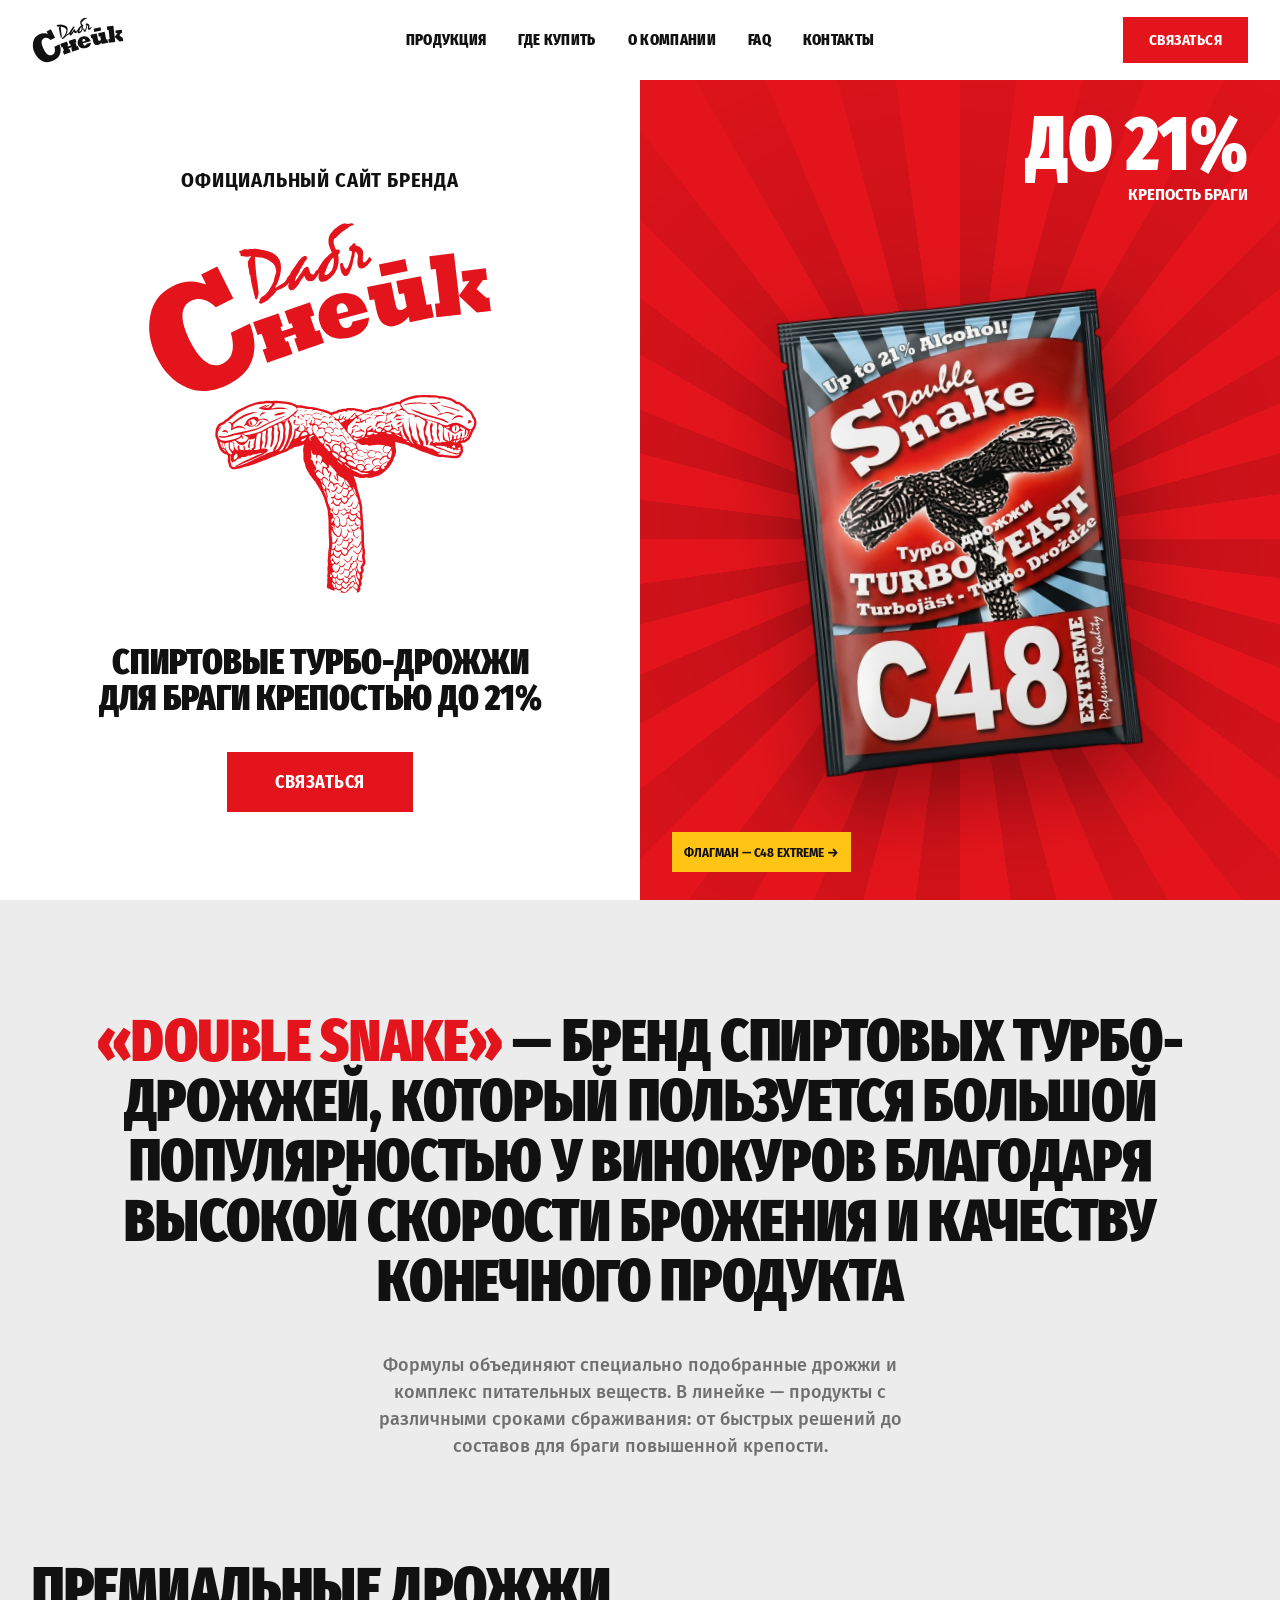
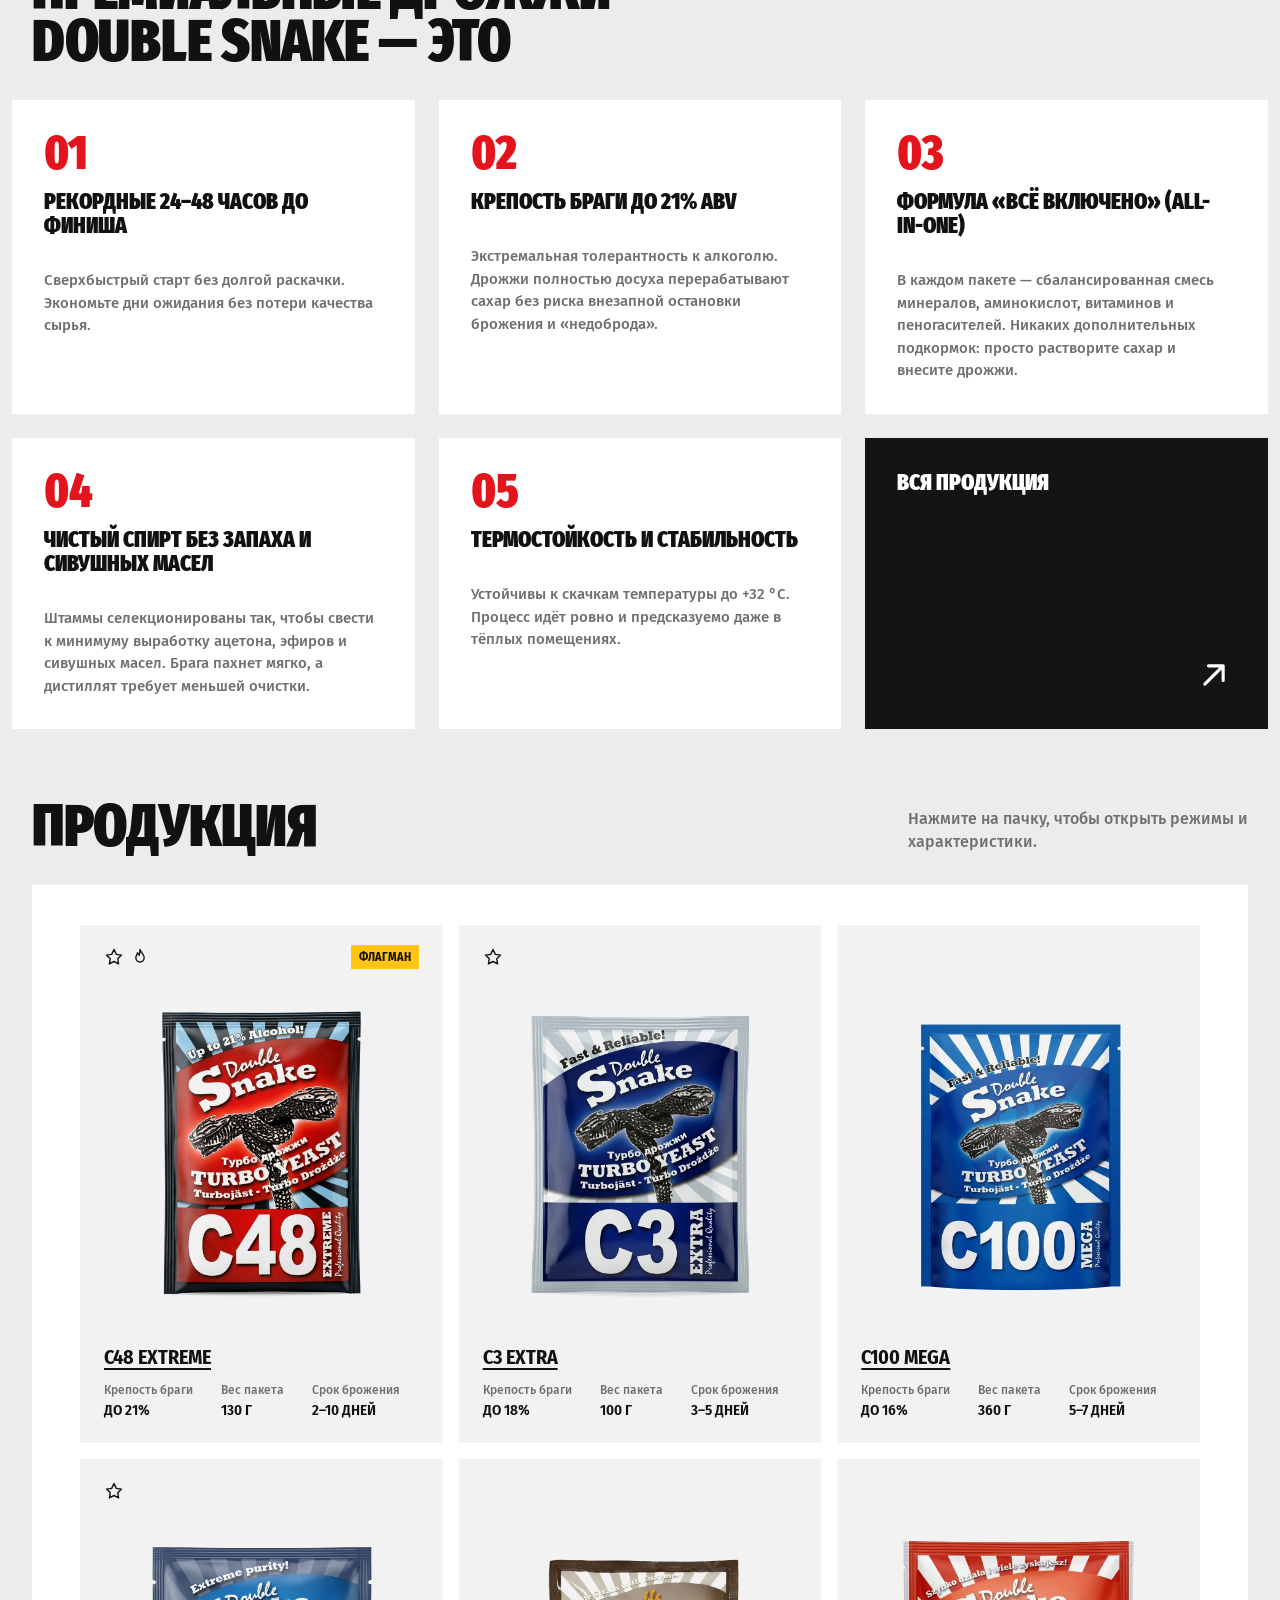
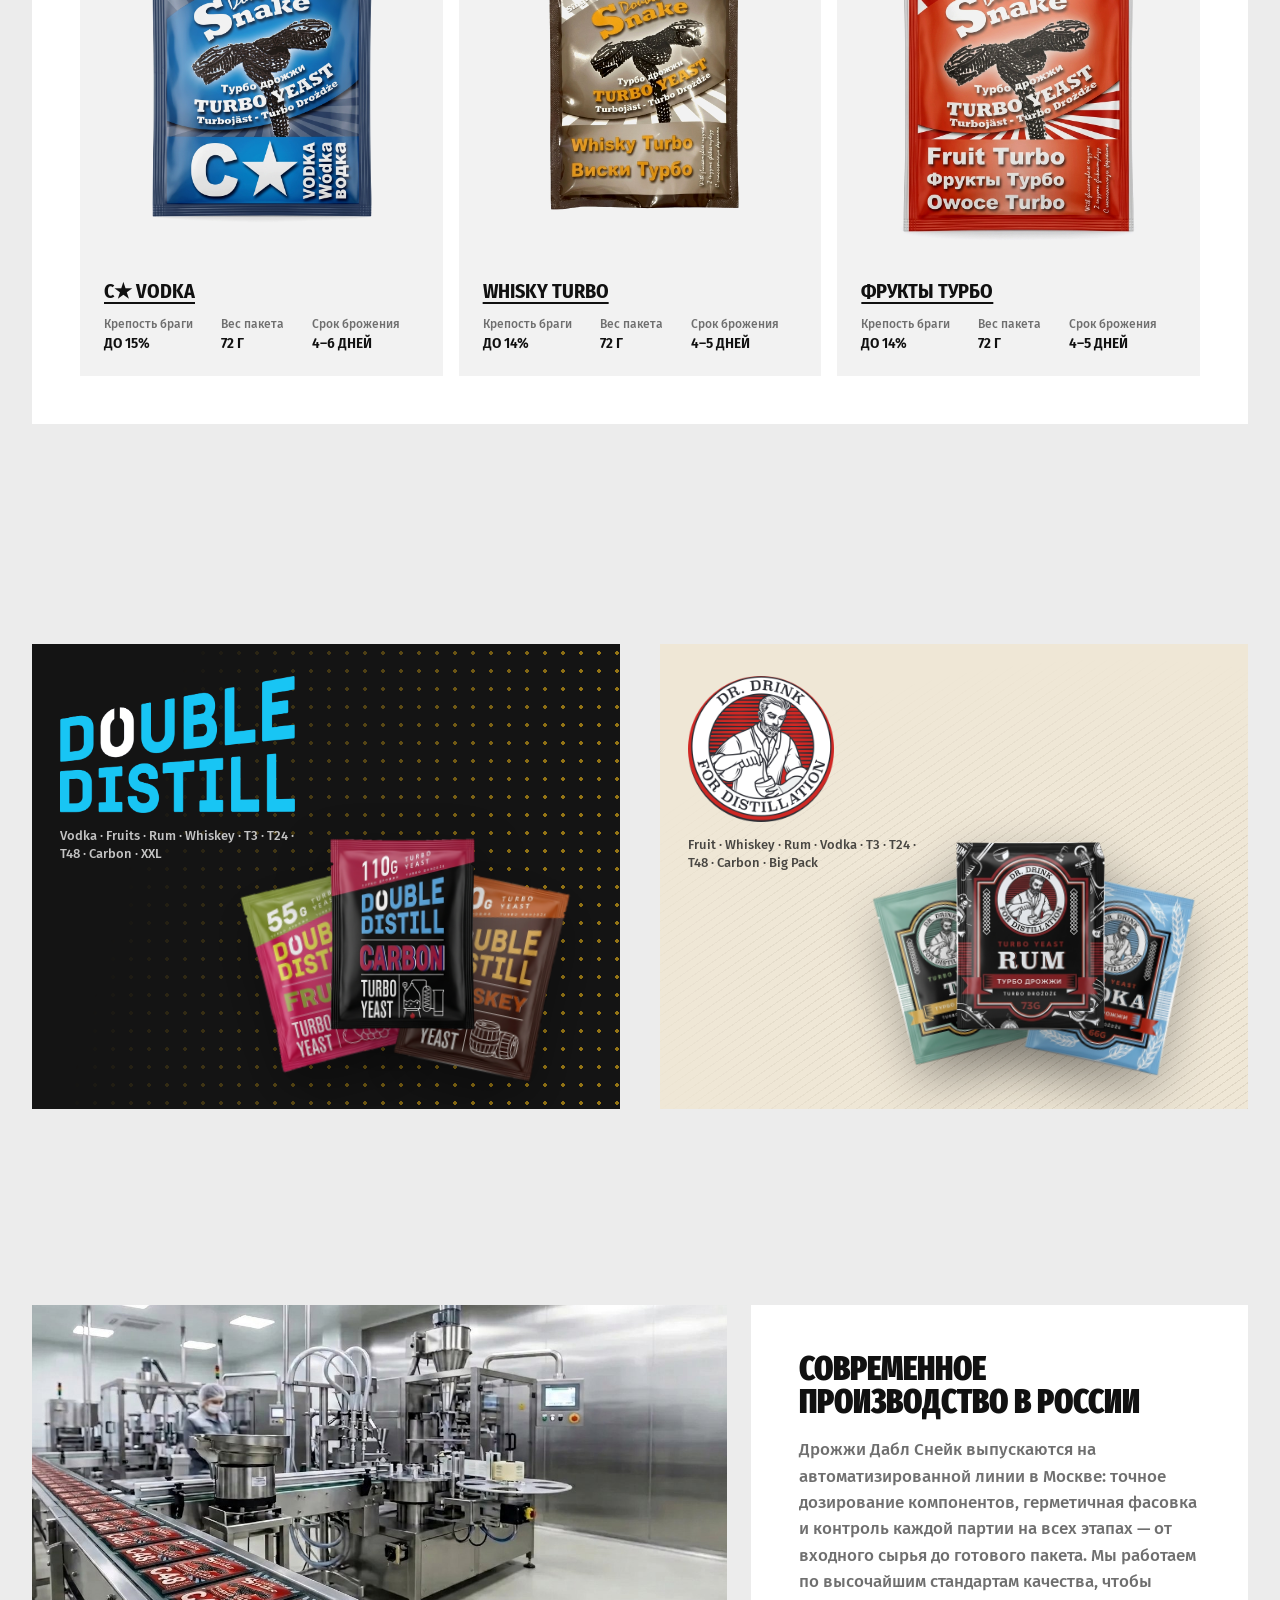
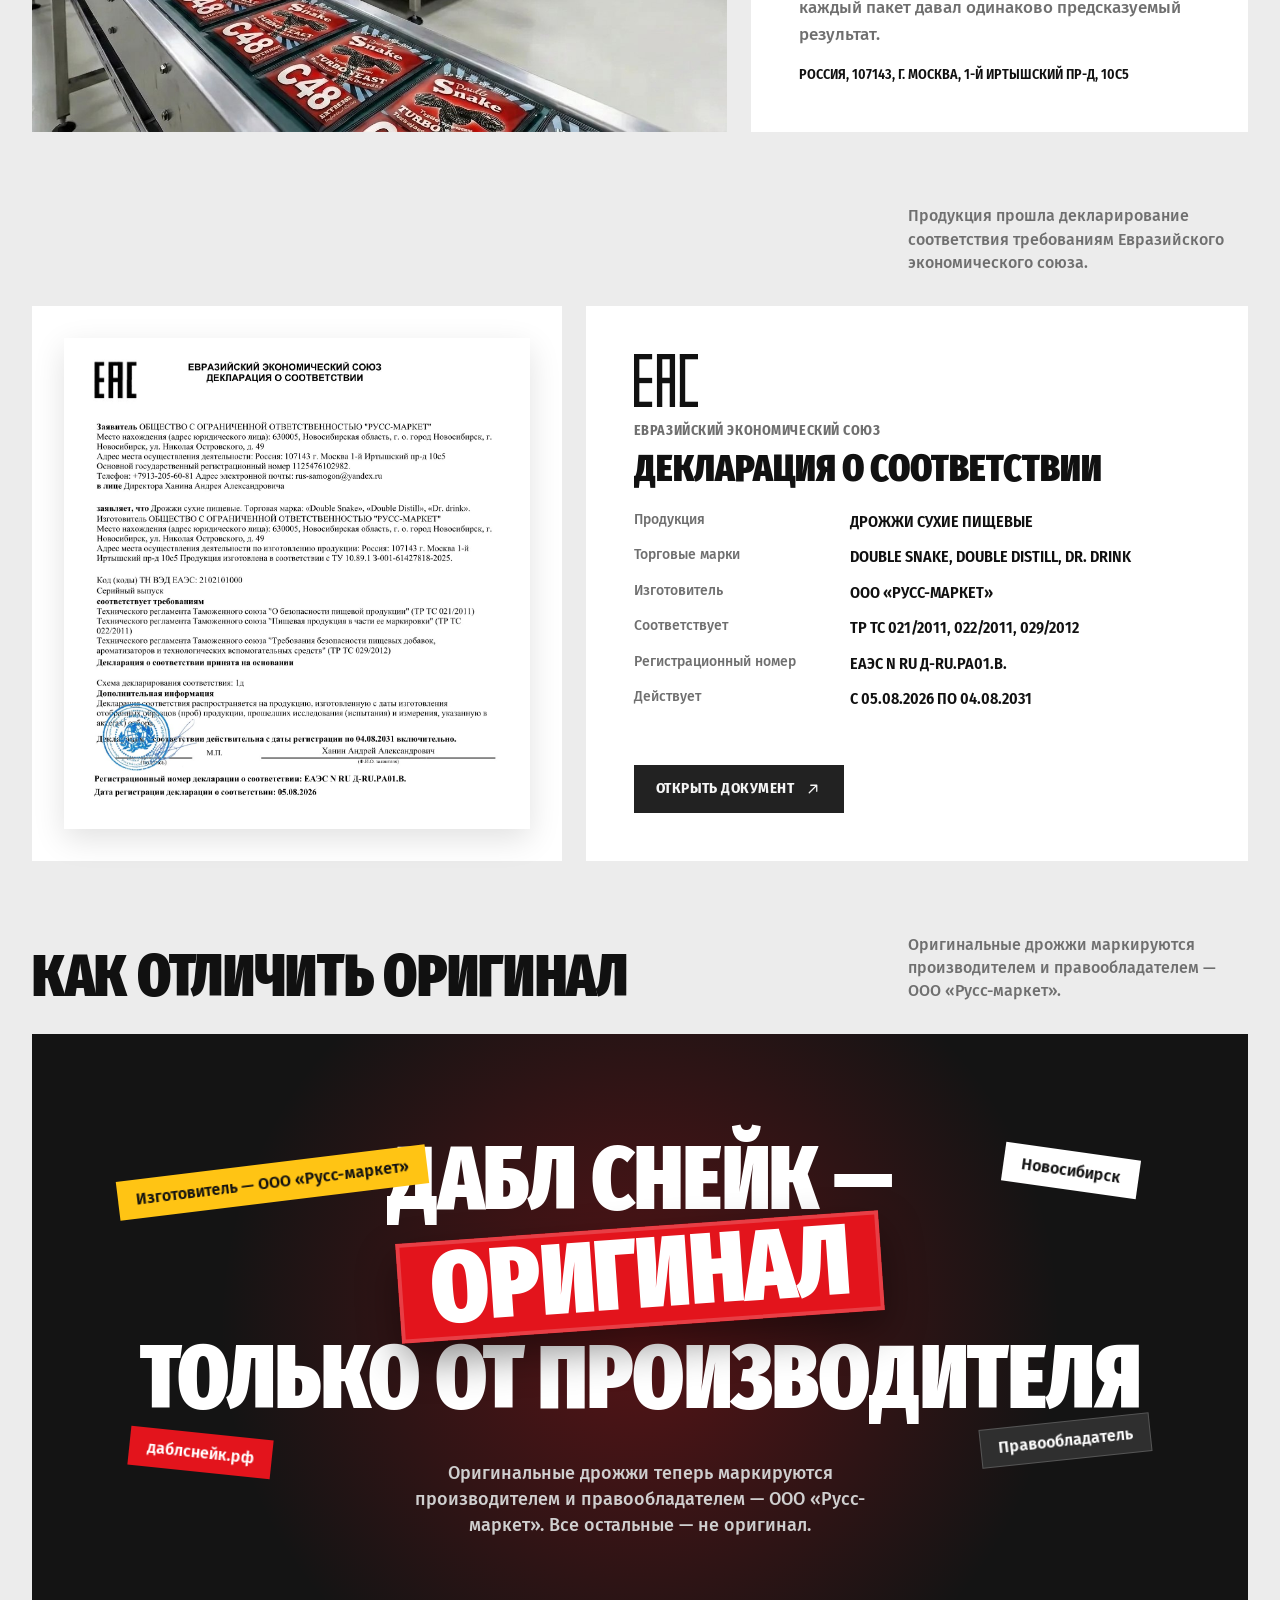
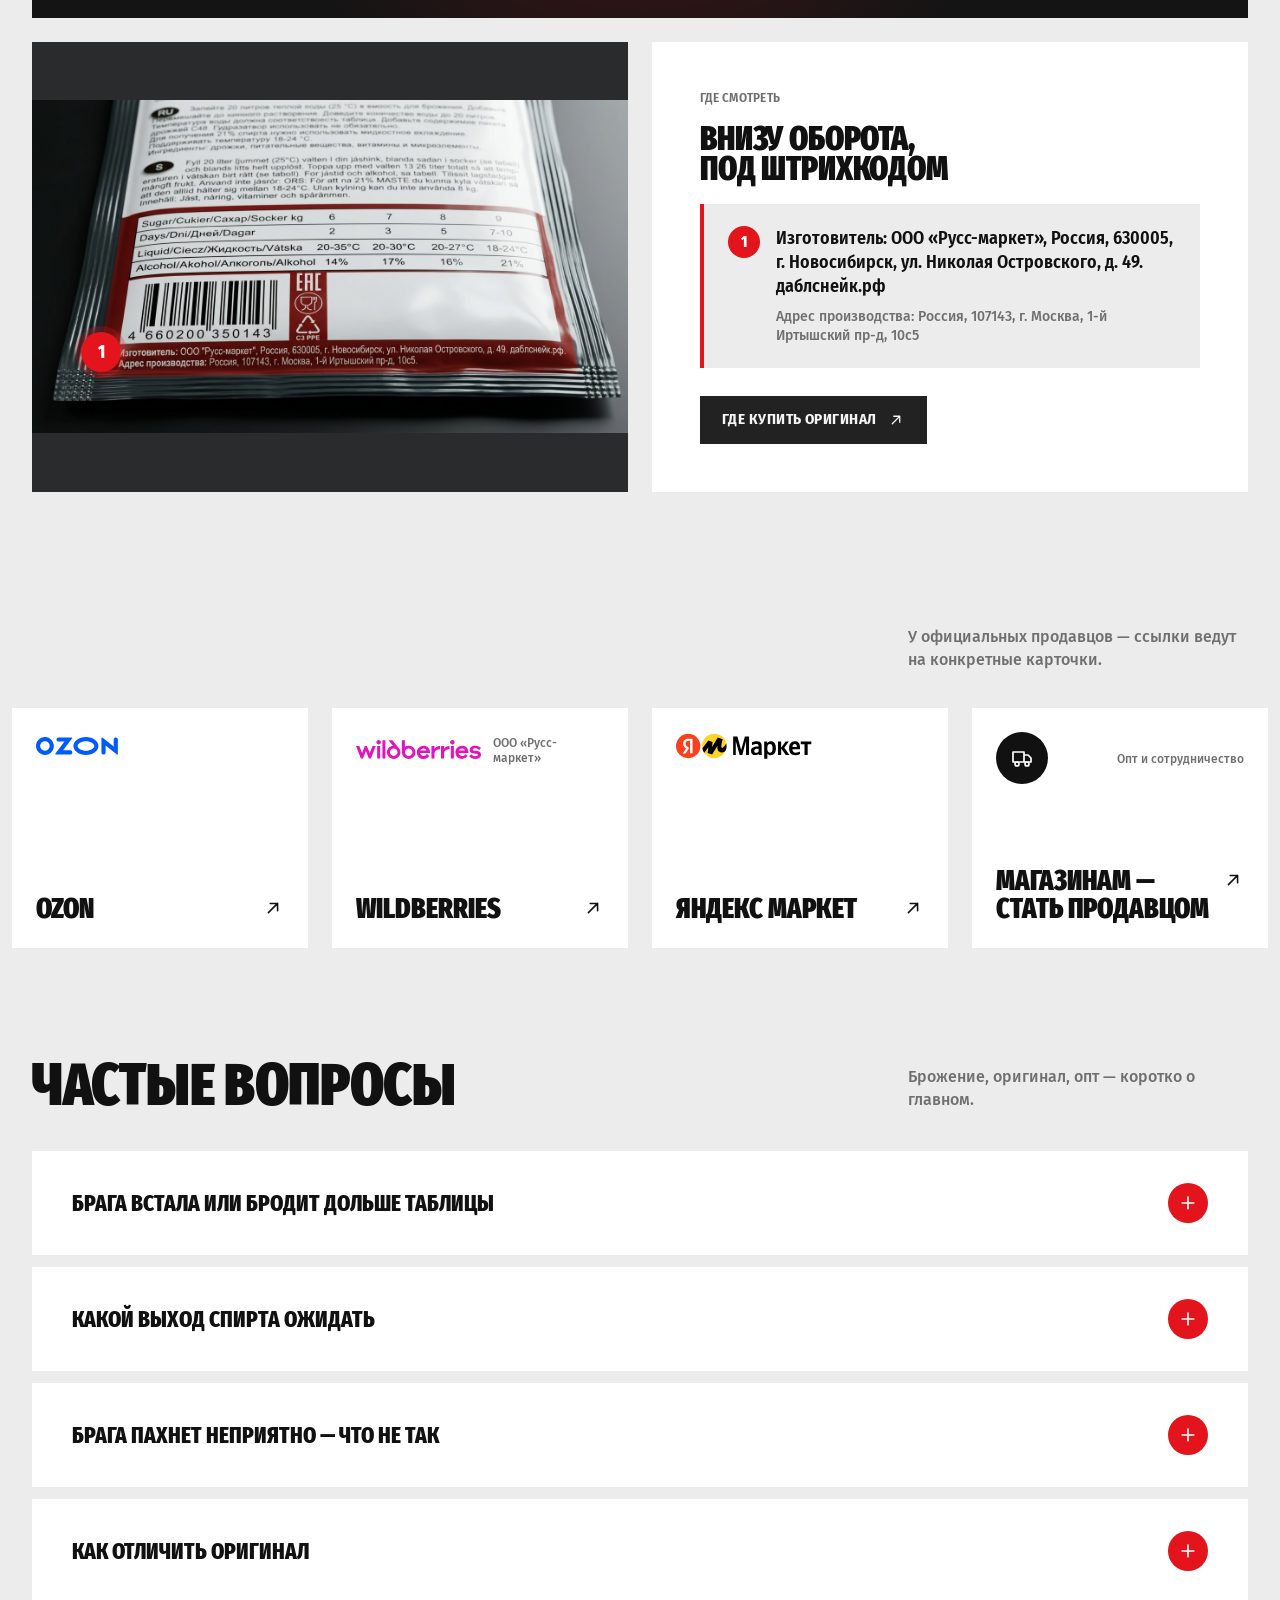
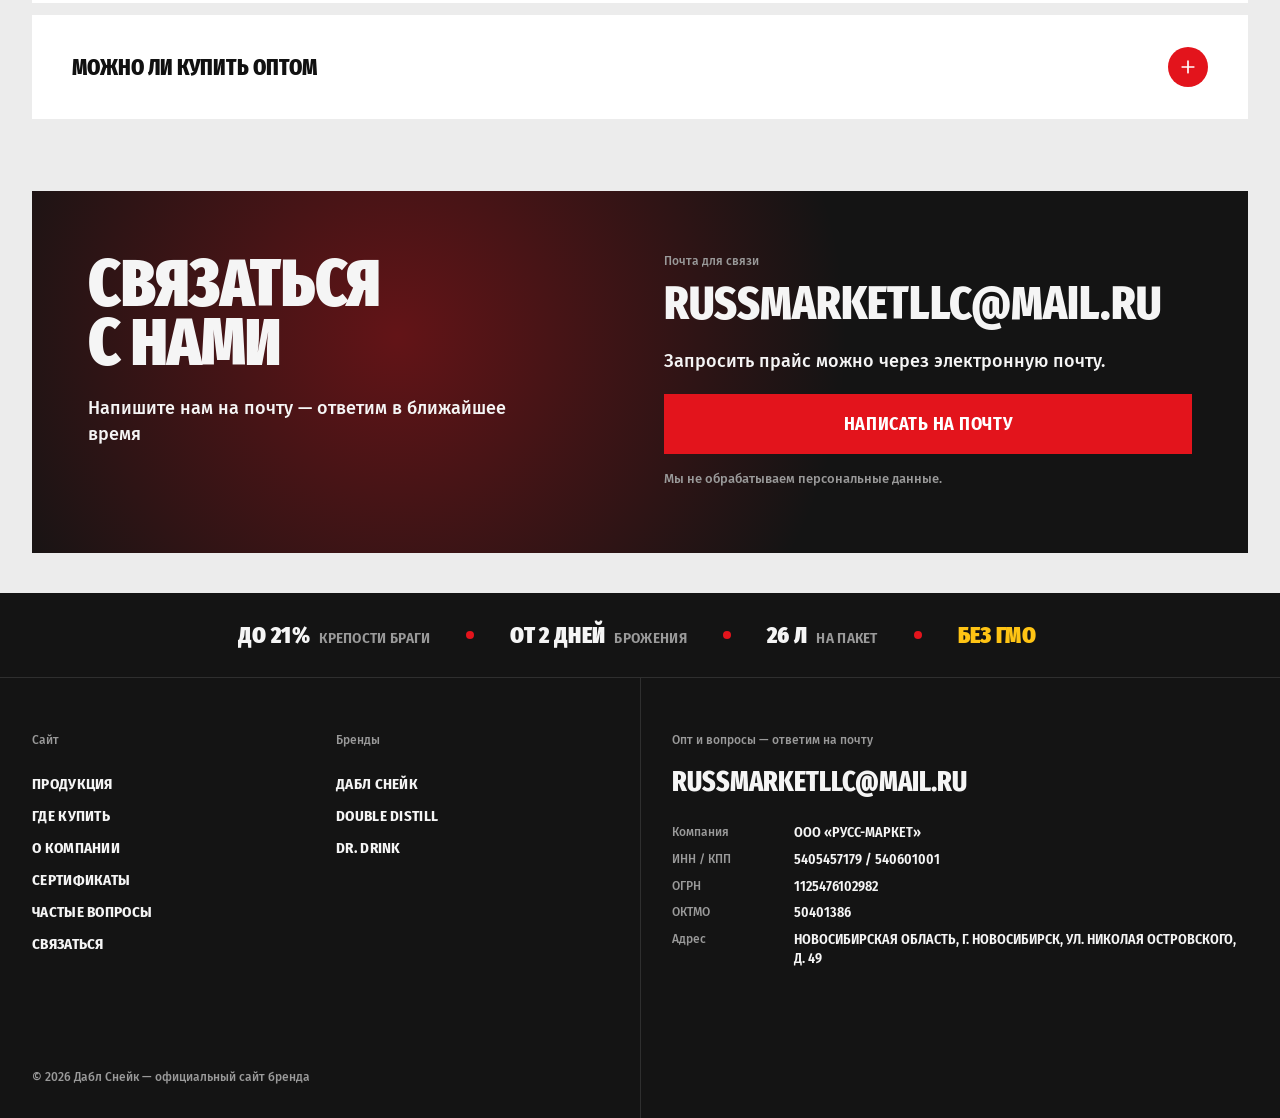
==== index.html @ 793e6c0e "Правки клиента 07.10: почта вместо формы, убран пункт про РФ - «Связаться с нами»: форма заменена на" ====
<!doctype html>
<html lang="ru">
<head>
<meta charset="utf-8">
<meta name="viewport" content="width=device-width, initial-scale=1">
<title>Дабл Снейк — турбо-дрожжи</title>
<link rel="preconnect" href="https://fonts.googleapis.com">
<link rel="preconnect" href="https://fonts.gstatic.com" crossorigin>
<link rel="stylesheet" href="https://fonts.googleapis.com/css2?family=Fira+Sans+Condensed:wght@500;600;700&family=Fira+Sans+Extra+Condensed:wght@800;900&family=Fira+Sans:wght@400;500&display=swap">
<link rel="stylesheet" href="site.css">
<link rel="stylesheet" href="site-v2.css">
</head>
<body>
<svg width="0" height="0" style="position:absolute" aria-hidden="true">
  <symbol id="i-home" viewBox="0 0 24 24"><path d="M3 10.5 12 3l9 7.5V21h-6v-6H9v6H3z"/></symbol>
  <symbol id="i-box" viewBox="0 0 24 24"><path d="M21 8 12 3 3 8v8l9 5 9-5z"/><path d="m3 8 9 5 9-5M12 13v8"/></symbol>
  <symbol id="i-shield" viewBox="0 0 24 24"><path d="M12 3 4 6v6c0 5 3.5 8 8 9 4.5-1 8-4 8-9V6z"/><path d="m9 12 2 2 4-4"/></symbol>
  <symbol id="i-truck" viewBox="0 0 24 24"><path d="M3 6h11v10H3zM14 9h4l3 3v4h-7"/><circle cx="7" cy="18" r="2"/><circle cx="17" cy="18" r="2"/></symbol>
  <symbol id="i-cart" viewBox="0 0 24 24"><path d="M3 4h2l2.4 11h10.2L20 7H6.2"/><circle cx="9" cy="20" r="1.5"/><circle cx="17" cy="20" r="1.5"/></symbol>
  <symbol id="i-star" viewBox="0 0 24 24"><path d="m12 3 2.8 5.8 6.2.9-4.5 4.4 1 6.2L12 17.4l-5.5 2.9 1-6.2L3 9.7l6.2-.9z"/></symbol>
  <symbol id="i-flame" viewBox="0 0 24 24"><path d="M12 3c1 4 5 5 5 10a5 5 0 0 1-10 0c0-3 2-4 2-6 1.5 1 2 2 2 3 1-2 1-4 1-7z"/></symbol>
  <symbol id="i-heart" viewBox="0 0 24 24"><path d="M12 20s-7-4.4-7-10a4 4 0 0 1 7-2.6A4 4 0 0 1 19 10c0 5.6-7 10-7 10z"/></symbol>
  <symbol id="i-back" viewBox="0 0 24 24"><path d="M20 12H4m6-6-6 6 6 6"/></symbol>
  <symbol id="i-menu" viewBox="0 0 24 24"><path d="M4 7h16M4 12h16M4 17h16"/></symbol>
  <symbol id="i-arrow" viewBox="0 0 24 24"><path d="M7 17 17 7M9 7h8v8"/></symbol>
  <symbol id="i-alert" viewBox="0 0 24 24"><circle cx="12" cy="12" r="9"/><path d="M12 7v6M12 16.5v.5"/></symbol>
  <symbol id="i-chat" viewBox="0 0 24 24"><path d="M4 5h16v11H9l-5 4z"/></symbol>
  <symbol id="i-close" viewBox="0 0 24 24"><path d="M5 5l14 14M19 5 5 19"/></symbol>
</svg>
<header class="hd hd4">
  <div class="hd4-in">
    <a class="hd4-logo" href="index.html" aria-label="Дабл Снейк — на главную"><img src="img/logo-word.svg" alt="Дабл Снейк"></a>
    <nav class="hd4-nav" aria-label="Разделы"><a href="#lineup">Продукция</a><a href="#buy">Где купить</a><a href="#about">О компании</a><a href="#faq">FAQ</a><a href="#contacts">Контакты</a></nav>
    <div class="hd4-act"><button class="btn btn-red hd-btn" type="button" data-contact>Связаться</button><button class="hd4-burger" type="button" aria-label="Открыть меню" aria-expanded="false" aria-controls="mnav"><span></span><span></span><span></span></button></div>
  </div>
</header>
<nav class="mnav" id="mnav" aria-label="Меню" hidden>
  <div class="mnav-list"><a href="#lineup">Продукция</a><a href="#buy">Где купить</a><a href="#about">О компании</a><a href="#faq">FAQ</a><a href="#contacts">Контакты</a></div>
  <button class="btn btn-red mnav-cta" type="button" data-contact>Связаться</button>
</nav>
<div class="app">
<main>

  <!-- первый экран (клиент 01.10: «оставляем как было») — вариант 28.09: слева логотип со змеёй и «Связаться», справа красная половина с пачками -->
  <div class="first-screen">
  <section class="hero2">
    <div class="h2-text">
      <div class="label h2-kicker">Официальный сайт бренда</div>
      <h1 class="h2-logo rv"><img src="img/logo-snake-red.svg" alt="Дабл Снейк — турбо-дрожжи"></h1>
      <p class="h2-sub">Спиртовые турбо-дрожжи<br>для браги крепостью до 21%</p>
      <div class="h2-cta">
        <button class="btn btn-red" type="button" data-contact>Связаться</button>
      </div>
    </div>
    <div class="h2-art">
      <a class="ha-link" href="c48.html" aria-label="C48 Extreme — открыть карточку"><img class="ha-pack ha-main" src="img/c48-cut.png" alt="Пакет C48 Extreme"></a>
      <a class="tag yellow ha-flag" href="c48.html">Флагман — C48 Extreme →</a>
      <span class="ha-num">до 21%<small>крепость браги</small></span>
    </div>
  </section>
  </div>
  <!-- о бренде v3 (реф Beanro, about + premium): огромное утверждение со встроенными пачками, абзац, 7 преимуществ карточками с номером-печатью -->
  <section class="sec c about3" id="about">
    <p class="display ab3-say rv"><span class="red">«Double Snake»</span> — бренд спиртовых турбо-дрожжей, который пользуется большой популярностью у&nbsp;винокуров благодаря высокой скорости брожения и&nbsp;качеству конечного продукта</p>
    <p class="ab3-sub">Формулы объединяют специально подобранные дрожжи и комплекс питательных веществ. В линейке — продукты с различными сроками сбраживания: от быстрых решений до составов для браги повышенной крепости.</p>
    <div class="pnl-head ttl"><h2 class="display d2 rv">Премиальные дрожжи Double Snake — это</h2></div>
    <div class="ab3-grid ab3-grid3">
      <div class="ab3-card"><span class="ab3-seal">01</span><b>Рекордные 24–48 часов до финиша</b><span>Сверхбыстрый старт без долгой раскачки. Экономьте дни ожидания без потери качества сырья.</span></div>
      <div class="ab3-card"><span class="ab3-seal">02</span><b>Крепость браги до 21% ABV</b><span>Экстремальная толерантность к алкоголю. Дрожжи полностью досуха перерабатывают сахар без риска внезапной остановки брожения и «недоброда».</span></div>
      <div class="ab3-card"><span class="ab3-seal">03</span><b>Формула «Всё включено» (All-in-One)</b><span>В каждом пакете — сбалансированная смесь минералов, аминокислот, витаминов и пеногасителей. Никаких дополнительных подкормок: просто растворите сахар и внесите дрожжи.</span></div>
      <div class="ab3-card"><span class="ab3-seal">04</span><b>Чистый спирт без запаха и сивушных масел</b><span>Штаммы селекционированы так, чтобы свести к минимуму выработку ацетона, эфиров и сивушных масел. Брага пахнет мягко, а дистиллят требует меньшей очистки.</span></div>
      <div class="ab3-card"><span class="ab3-seal">05</span><b>Термостойкость и стабильность</b><span>Устойчивы к скачкам температуры до +32 °C. Процесс идёт ровно и предсказуемо даже в тёплых помещениях.</span></div>
      <a class="ab3-card ab3-more" href="#lineup"><b>Вся продукция</b><svg class="i"><use href="#i-arrow"/></svg></a>
    </div>
  </section>
  <!-- линейка -->
  <section id="lineup" class="sec c pnl-sec">
    <div class="pnl-head ttl"><h2 class="display d2 rv">Продукция</h2><p>Нажмите на пачку, чтобы открыть режимы и характеристики.</p></div>
    <div class="pnl">
    <div class="cards-wrap">
      <div class="cards" id="cells">
      <article class="pcard on">
        <div class="pcard-top"><span class="pcard-marks"><svg class="i"><use href="#i-star"/></svg><svg class="i"><use href="#i-flame"/></svg></span><span class="tag yellow">Флагман</span></div>
        <a class="pcard-pic" href="c48.html" tabindex="-1"><img src="img/c48.png" alt="Пакет C48 Extreme"></a>
        <div class="pcard-row"><h3><a href="c48.html">C48 Extreme</a></h3></div>
        <dl class="pcard-spec"><div><dt>Крепость браги</dt><dd>до 21%</dd></div><div><dt>Вес пакета</dt><dd>130 г</dd></div><div><dt>Срок брожения</dt><dd>2–10 дней</dd></div></dl>
      </article>
      <article class="pcard">
        <div class="pcard-top"><span class="pcard-marks"><svg class="i"><use href="#i-star"/></svg></span></div>
        <a class="pcard-pic" href="c48.html" tabindex="-1"><img src="img/c3.png" alt="Пакет C3 Extra"></a>
        <div class="pcard-row"><h3><a href="c48.html">C3 Extra</a></h3></div>
        <dl class="pcard-spec"><div><dt>Крепость браги</dt><dd>до 18%</dd></div><div><dt>Вес пакета</dt><dd>100 г</dd></div><div><dt>Срок брожения</dt><dd>3–5 дней</dd></div></dl>
      </article>
      <article class="pcard">
        <div class="pcard-top"><span class="pcard-marks"></span></div>
        <a class="pcard-pic" href="c48.html" tabindex="-1"><img src="img/c100.png" alt="Пакет C100 Mega"></a>
        <div class="pcard-row"><h3><a href="c48.html">C100 Mega</a></h3></div>
        <dl class="pcard-spec"><div><dt>Крепость браги</dt><dd>до 16%</dd></div><div><dt>Вес пакета</dt><dd>360 г</dd></div><div><dt>Срок брожения</dt><dd>5–7 дней</dd></div></dl>
      </article>
      <article class="pcard">
        <div class="pcard-top"><span class="pcard-marks"><svg class="i"><use href="#i-star"/></svg></span></div>
        <a class="pcard-pic" href="c48.html" tabindex="-1"><img src="img/vodka.png" alt="Пакет C★ Vodka"></a>
        <div class="pcard-row"><h3><a href="c48.html">C★ Vodka</a></h3></div>
        <dl class="pcard-spec"><div><dt>Крепость браги</dt><dd>до 15%</dd></div><div><dt>Вес пакета</dt><dd>72 г</dd></div><div><dt>Срок брожения</dt><dd>4–6 дней</dd></div></dl>
      </article>
      <article class="pcard">
        <div class="pcard-top"><span class="pcard-marks"></span></div>
        <a class="pcard-pic" href="c48.html" tabindex="-1"><img class="zw2" src="img/whisky-v2.png" alt="Пакет Whisky Turbo"></a>
        <div class="pcard-row"><h3><a href="c48.html">Whisky Turbo</a></h3></div>
        <dl class="pcard-spec"><div><dt>Крепость браги</dt><dd>до 14%</dd></div><div><dt>Вес пакета</dt><dd>72 г</dd></div><div><dt>Срок брожения</dt><dd>4–5 дней</dd></div></dl>
      </article>
      <article class="pcard">
        <div class="pcard-top"><span class="pcard-marks"></span></div>
        <a class="pcard-pic" href="c48.html" tabindex="-1"><img class="zf" src="img/fruits.png" alt="Пакет Фрукты Турбо"></a>
        <div class="pcard-row"><h3><a href="c48.html">Фрукты Турбо</a></h3></div>
        <dl class="pcard-spec"><div><dt>Крепость браги</dt><dd>до 14%</dd></div><div><dt>Вес пакета</dt><dd>72 г</dd></div><div><dt>Срок брожения</dt><dd>4–5 дней</dd></div></dl>
      </article>
      </div>
    </div>
    </div>
  </section>

  <!-- наши бренды: баннеры Double Distill и Dr. Drink с логотипами из исходников упаковки -->
  <section class="sec pb" id="brands" style="padding-left:0;padding-right:0">
    <div class="pnl-head ttl"><h2 class="display d2 rv">Наши бренды</h2></div>
    <div class="pb-grid">
      <div class="pb-card pb-dark pb-dd">
        <span class="pb-fan" aria-hidden="true"><img class="f1" src="img/dd-fruits-cut.png" alt=""><img class="f2" src="img/dd-carbon-cut.png" alt=""><img class="f3" src="img/dd-whiskey-cut.png" alt=""></span>
        <span class="pb-text"><img class="pb-logo pb-logo-dd" src="img/brand-dd.png" alt="Double Distill"><span class="pb-cap">Vodka · Fruits · Rum · Whiskey · T3 · T24 · T48 · Carbon · XXL</span></span>
      </div>
      <div class="pb-card pb-paper pb-dr">
        <span class="pb-fan" aria-hidden="true"><img class="f1" src="img/dr-t3-cut.png" alt=""><img class="f2" src="img/dr-rum-cut.png" alt=""><img class="f3" src="img/dr-vodka-cut.png" alt=""></span>
        <span class="pb-text"><img class="pb-logo pb-logo-dr" src="img/brand-dr.png" alt="Dr. Drink"><span class="pb-cap">Fruit · Whiskey · Rum · Vodka · T3 · T24 · T48 · Carbon · Big Pack</span></span>
      </div>
    </div>
  </section>


  <!-- производство (клиент 02.10): фото конвейера + абзац -->
  <section class="sec c prod-sec" id="production">
    <div class="pnl-head ttl"><h2 class="display d2 rv">Производство</h2></div>
    <div class="prod">
      <figure class="prod-pic"><img src="img/production.jpg" alt="Линия фасовки дрожжей Дабл Снейк"></figure>
      <div class="prod-text">
        <p class="prod-lead">Современное производство в России</p>
        <p>Дрожжи Дабл Снейк выпускаются на автоматизированной линии в Москве: точное дозирование компонентов, герметичная фасовка и контроль каждой партии на всех этапах — от входного сырья до готового пакета. Мы работаем по высочайшим стандартам качества, чтобы каждый пакет давал одинаково предсказуемый результат.</p>
        <span class="prod-addr">Россия, 107143, г. Москва, 1-й Иртышский пр-д, 10с5</span>
      </div>
    </div>
  </section>
  <!-- декларация о соответствии ЕАЭС (клиент 06.10): документ картинкой + ключевые данные -->
  <section class="sec c decl-sec" id="certificate">
    <div class="pnl-head ttl"><h2 class="display d2 rv">Сертификаты</h2><p>Продукция прошла декларирование соответствия требованиям Евразийского экономического союза.</p></div>
    <div class="decl">
      <a class="decl-pic" href="img/declaration-eaes.jpg" target="_blank" rel="noopener" aria-label="Открыть декларацию о соответствии ЕАЭС целиком"><img src="img/declaration-eaes.jpg" alt="Евразийский экономический союз. Декларация о соответствии, ООО «Русс-маркет»"></a>
      <div class="decl-text">
        <img class="decl-eac" src="img/eac.svg" alt="EAC">
        <p class="decl-kicker">Евразийский экономический союз</p>
        <p class="decl-title">Декларация о соответствии</p>
        <dl class="decl-facts">
          <div><dt>Продукция</dt><dd>Дрожжи сухие пищевые</dd></div>
          <div><dt>Торговые марки</dt><dd>Double Snake, Double Distill, Dr.&nbsp;Drink</dd></div>
          <div><dt>Изготовитель</dt><dd>ООО «Русс-маркет»</dd></div>
          <div><dt>Соответствует</dt><dd>ТР ТС 021/2011, 022/2011, 029/2012</dd></div>
          <div><dt>Регистрационный номер</dt><dd>ЕАЭС N RU Д-RU.PA01.B.</dd></div>
          <div><dt>Действует</dt><dd>с 05.08.2026 по 04.08.2031</dd></div>
        </dl>
        <a class="btn btn-dark decl-btn" href="img/declaration-eaes.jpg" target="_blank" rel="noopener">Открыть документ <svg class="i" style="width:18px;height:18px"><use href="#i-arrow"/></svg></a>
      </div>
    </div>
  </section>
  <!-- оригинал: признак от клиента 30.09 — строка «Изготовитель» на обороте пакета -->
  <section class="sec c orig-sec" id="original">
    <div class="pnl-head ttl"><h2 class="display d2 rv">Как отличить оригинал</h2><p>Оригинальные дрожжи маркируются производителем и правообладателем — ООО «Русс-маркет».</p></div>
    <div class="sban">
      <h2 class="display sb-title"><span class="sb-l">Дабл Снейк —</span><span class="sb-stamp">Оригинал</span><span class="sb-l">только от производителя</span></h2>
      <span class="sb-pill sb-p1">Изготовитель — ООО «Русс-маркет»</span>
      <span class="sb-pill sb-p2">Новосибирск</span>
      <span class="sb-pill sb-p3">даблснейк.рф</span>
      <span class="sb-pill sb-p4">Правообладатель</span>
      <p class="sb-text">Оригинальные дрожжи теперь маркируются производителем и правообладателем — ООО «Русс-маркет». Все остальные — не оригинал.</p>
    </div>
    <div class="orig orig1">
      <div class="orig-pic">
        <span class="ob-pack ob-pack3"><img src="img/c48-back-v3.jpg" alt="Нижняя часть оборота пакета C48 Extreme: строки «Изготовитель» и «Адрес производства»"><span class="hot" style="left:11.6%;top:75.6%">1</span></span>
      </div>
      <div class="ob-text">
        <div class="label ob-kicker">Где смотреть</div>
        <div class="display d3">Внизу оборота,<br>под штрихкодом</div>
        <div class="ob-mark"><span class="hr-n">1</span><span>Изготовитель: ООО «Русс-маркет», Россия, 630005, г.&nbsp;Новосибирск, ул.&nbsp;Николая Островского, д.&nbsp;49. даблснейк.рф<small>Адрес производства: Россия, 107143, г.&nbsp;Москва, 1-й Иртышский пр-д, 10с5</small></span></div>
        <a class="btn btn-dark ob-buy" href="#buy">Где купить оригинал <svg class="i" style="width:18px;height:18px"><use href="#i-arrow"/></svg></a>
      </div>
    </div>
  </section>
  <!-- где купить -->
  <section class="buy2" id="buy">
   <div class="c">
    <div class="pnl-head ttl"><h2 class="display d2 rv">Где купить</h2><p>У официальных продавцов — ссылки ведут на конкретные карточки.</p></div>
    <div class="buy2-grid">
      <a class="hg-cell hbuy buy2-card" href="#"><span class="hg-top"><span class="mp-logo"><img src="img/mp-ozon.svg" alt="Ozon"></span><span class="hg-meta"></span></span><span class="hg-title hbuy-t">Ozon<svg class="i"><use href="#i-arrow"/></svg></span></a>
      <a class="hg-cell hbuy buy2-card" href="https://www.wildberries.ru/catalog/183913306/detail.aspx"><span class="hg-top"><span class="mp-logo"><img src="img/mp-wb.svg" alt="Wildberries"></span><span class="hg-meta">ООО «Русс-маркет»</span></span><span class="hg-title hbuy-t">Wildberries<svg class="i"><use href="#i-arrow"/></svg></span></a>
      <a class="hg-cell hbuy buy2-card" href="#"><span class="hg-top"><span class="mp-logo"><img src="img/mp-ym.svg" alt="Яндекс Маркет"></span><span class="hg-meta"></span></span><span class="hg-title hbuy-t">Яндекс Маркет<svg class="i"><use href="#i-arrow"/></svg></span></a>
      <a class="hg-cell hbuy buy2-card" href="#contact" data-contact><span class="hg-top"><span class="hg-ava" style="background:var(--ink);color:#fff"><svg class="i"><use href="#i-truck"/></svg></span><span class="hg-meta">Опт и сотрудничество</span></span><span class="hg-title hbuy-t">Магазинам — стать продавцом<svg class="i"><use href="#i-arrow"/></svg></span></a>
    </div>
     </div>
  </section>

  <!-- FAQ -->
  <section class="sec c faq4" id="faq">
    <div class="pnl-head"><h2 class="display d2 rv">Частые вопросы</h2><p>Брожение, оригинал, опт — коротко о главном.</p></div>
    <div class="faq4-list">
      <details><summary>Брага встала или бродит дольше таблицы</summary><p>Чаще всего причина в температуре: ниже 18 °C дрожжи замедляются. Перенесите ёмкость в тёплое место и перемешайте брагу — брожение возобновится в течение суток. <span class="label-s">(рыба)</span></p></details>
      <details><summary>Какой выход спирта ожидать</summary><p>Из 1 кг сахара при полном сбраживании получается около 0,5 л спирта крепостью 96%. Точный выход зависит от режима и перегонки. <span class="label-s">(рыба)</span></p></details>
      <details><summary>Брага пахнет неприятно — что не так</summary><p>Резкий запах обычно появляется при перегреве выше 35 °C или нехватке сахара по таблице. Держите температуру в пределах режима. <span class="label-s">(рыба)</span></p></details>
      <details><summary>Как отличить оригинал</summary><p>Посмотрите строку «Изготовитель» внизу оборота пакета: у оригинала там указано ООО «Русс-маркет». Подробнее — в разделе <a href="#original" style="text-decoration:underline">«Как отличить оригинал»</a>.</p></details>
      <details><summary>Можно ли купить оптом</summary><p>Да — нажмите <a href="#contact" data-contact style="text-decoration:underline">«Связаться»</a> и напишите нам на почту — ответим.</p></details>
    </div>
  </section>
  <!-- связаться: почта вместо формы (клиент 07.10), то же во всплывающем окне по кнопке «Связаться» -->
  <section class="cta-sec" id="contact">
    <div class="cform">
      <div class="cform-l">
        <h2 class="display cform-title">Связаться<br>с нами</h2>
        <p class="cform-sub">Напишите нам на почту — ответим в ближайшее время</p>
      </div>
      <div class="cmail">
        <span class="cmail-label">Почта для связи</span>
        <a class="cmail-addr" href="mailto:russmarketllc@mail.ru">russmarketllc@mail.ru</a>
        <p class="cmail-text">Запросить прайс можно через электронную почту.</p>
        <a class="btn btn-red btn-block cform-btn" href="mailto:russmarketllc@mail.ru?subject=Запрос прайса">Написать на почту</a>
        <p class="cmail-note">Мы не обрабатываем персональные данные.</p>
      </div>

    </div>
  </section>

</main>
</div>
<footer id="contacts" class="ft">
  <div class="ft-adv" aria-label="Преимущества">
    <span><b>до 21%</b> крепости браги</span><i aria-hidden="true"></i>
    <span><b>от 2 дней</b> брожения</span><i aria-hidden="true"></i>
    <span><b>26 л</b> на пакет</span><i aria-hidden="true"></i>
    <span><b>без ГМО</b></span>
  </div>
  <div class="ft-body">
    <div class="ft-l">
      <div class="ft-col">
        <div class="ft-label">Сайт</div>
        <a href="#lineup">Продукция</a><a href="#buy">Где купить</a><a href="#about">О компании</a><a href="#certificate">Сертификаты</a><a href="#faq">Частые вопросы</a><a href="#contact" data-contact>Связаться</a>
      </div>
      <div class="ft-col">
        <div class="ft-label">Бренды</div>
        <a href="#lineup">Дабл Снейк</a><a href="#brands">Double Distill</a><a href="#brands">Dr. Drink</a>
      </div>
      <div class="ft-bottom ft-bottom-l"><span>© 2026 Дабл Снейк — официальный сайт бренда</span></div>
    </div>
    <div class="ft-r">
      <div class="ft-label">Опт и вопросы — ответим на почту</div>
      <a class="ft-mail" href="mailto:russmarketllc@mail.ru">russmarketllc@mail.ru</a>
      <dl class="ft-req">
        <div><dt>Компания</dt><dd>ООО «Русс-маркет»</dd></div>
        <div><dt>ИНН / КПП</dt><dd>5405457179 / 540601001</dd></div>
        <div><dt>ОГРН</dt><dd>1125476102982</dd></div>
        <div><dt>ОКТМО</dt><dd>50401386</dd></div>
        <div><dt>Адрес</dt><dd>Новосибирская область, г. Новосибирск, ул. Николая Островского, д. 49</dd></div>
      </dl>
      <div class="ft-bottom ft-bottom-r"><span></span></div>
    </div>
  </div>
</footer><dialog class="cdlg" id="contact-dlg" aria-labelledby="cdlg-title">
  <button class="cdlg-x" type="button" aria-label="Закрыть" data-close><svg class="i"><use href="#i-close"/></svg></button>
  <div class="cform">
    <div class="cform-l">
      <h2 class="display cform-title" id="cdlg-title">Связаться<br>с нами</h2>
      <p class="cform-sub">Напишите нам на почту — ответим в ближайшее время</p>
    </div>
    <div class="cmail">
        <span class="cmail-label">Почта для связи</span>
        <a class="cmail-addr" href="mailto:russmarketllc@mail.ru">russmarketllc@mail.ru</a>
        <p class="cmail-text">Запросить прайс можно через электронную почту.</p>
        <a class="btn btn-red btn-block cform-btn" href="mailto:russmarketllc@mail.ru?subject=Запрос прайса">Написать на почту</a>
        <p class="cmail-note">Мы не обрабатываем персональные данные.</p>
      </div>

  </div>
</dialog>
<script src="site.js"></script>
<script>if (/brands=b/.test(location.search)) document.documentElement.classList.add('brands-b');</script></body>
</html>
---- site.css ----
/* Концепт 2 · Дабл Снейк — по кейсу приложения MCafe (Toppen / White Label)
   Язык: светло-серые ячейки с тонкими разделителями, почти без скруглений, чёрные панели,
   красный — действие, жёлтый — счётчики и активные вкладки, сверхузкий жирный капс и огромные цифры.
   На десктопе — липкая чёрная панель справа, на мобильном — чёрный нижний таб-бар. */
:root {
  --bg: #f2f2f2;        /* поверхность ячеек */
  --white: #ffffff;
  --ink: #111111;
  --ink-2: #6f6f6f;
  --line: #e2e2e2;
  --red: #e3141c;       /* красный Double Snake C48, в тон кейсу */
  --red-h: #c20e15;
  --yellow: #ffc414;
  --dark: #141414;
  --dark-2: #222222;
  --dark-line: #2f2f2f;
  --on-dark: #f5f5f5;
  --on-dark-2: #9a9a9a;
  --r: 3px;
  --display: 'Fira Sans Extra Condensed', 'Arial Narrow', sans-serif;
  --cond: 'Fira Sans Condensed', 'Arial Narrow', sans-serif;
  --text: 'Fira Sans', system-ui, sans-serif;
  --aside: 340px;
  --pad: 32px;
}
@media (max-width: 767px) { :root { --pad: 16px; } }
* { box-sizing: border-box; }
html { scroll-behavior: smooth; }
body { margin: 0; background: var(--white); color: var(--ink); font: 400 16px/1.45 var(--text); -webkit-font-smoothing: antialiased; }
img { display: block; max-width: 100%; }
a { color: inherit; text-decoration: none; }
button { font: inherit; color: inherit; }
svg.i { width: 24px; height: 24px; fill: none; stroke: currentColor; stroke-width: 1.7; stroke-linecap: round; stroke-linejoin: round; flex: none; }
:focus-visible { outline: 3px solid var(--yellow); outline-offset: 2px; }

/* типографика */
.display { font-family: var(--display); font-weight: 900; text-transform: uppercase; line-height: .88; letter-spacing: -.005em; margin: 0; }
.d1 { font-size: clamp(56px, 7.4vw, 112px); }
.d2 { font-size: clamp(40px, 4.6vw, 68px); }
.d3 { font-size: clamp(28px, 2.6vw, 38px); }
.label { font: 600 13px/1.2 var(--cond); text-transform: uppercase; letter-spacing: .02em; }
.label-s { font: 500 12px/1.2 var(--text); color: var(--ink-2); }
.muted { color: var(--ink-2); }
.red { color: var(--red); }
.todo { font: 500 12px/1.3 var(--text); color: var(--red); }

/* каркас: контент + липкая чёрная панель */
.app { display: grid; grid-template-columns: minmax(0, 1fr) var(--aside); min-height: 100vh; }
.app.with-cats { grid-template-columns: 200px minmax(0, 1fr) var(--aside); }
main { min-width: 0; background: var(--white); }
@media (max-width: 1099px) { .app, .app.with-cats { grid-template-columns: minmax(0, 1fr); } }

/* шапка */
.top { display: grid; grid-template-columns: auto 1fr auto; gap: 24px; align-items: center; padding: 20px var(--pad) 0; }
.logo { width: 58px; height: 64px; background: url(img/logo-preview.png) no-repeat 11% 68% / 276% auto; mix-blend-mode: multiply; filter: brightness(1.22) contrast(2); }
.top-meta { display: flex; gap: 40px; justify-content: flex-end; }
.top-meta div b { display: block; font: 700 17px/1.1 var(--cond); text-transform: uppercase; }
.top-meta div span { font: 500 12px/1.3 var(--text); color: var(--ink-2); }
.top-meta .ok { color: #22a447; }
.tabs { display: flex; gap: 8px; padding: 20px var(--pad) 0; align-items: stretch; border-bottom: 1px solid var(--line); padding-bottom: 20px; }
.tabs .burger { width: 48px; display: grid; place-items: center; background: none; border: 0; cursor: pointer; }
.tab { flex: 1; min-width: 0; display: grid; place-items: center; height: 48px; padding: 0 12px; background: var(--bg); border-radius: var(--r); font: 700 14px/1 var(--cond); text-transform: uppercase; letter-spacing: .02em; white-space: nowrap; transition: background-color .2s ease; }
.tab:hover { background: #e7e7e7; }
.tab.on { background: var(--red); color: #fff; }
.tab.hot { color: var(--red); }
@media (max-width: 767px) {
  .top { grid-template-columns: auto 1fr auto; padding-top: 12px; }
  .top-meta { display: none; }
  .tabs { display: none; }
  .top .m-title { display: block !important; }
}
.top .m-title { display: none; font: 700 14px/1.1 var(--cond); text-transform: uppercase; text-align: center; }

/* hero */
.hero { display: grid; grid-template-columns: 1fr auto; gap: 24px; align-items: end; padding: 40px var(--pad) 32px; }
.hero .sub { margin-top: 16px; }
.circles { display: flex; }
.circles span { width: 96px; height: 96px; border-radius: 50%; margin-left: -14px; border: 4px solid var(--white); background: var(--bg) center / 150% no-repeat; box-shadow: 0 0 0 1px var(--line); }
.circles span:first-child { margin-left: 0; }
@media (max-width: 767px) { .hero { grid-template-columns: 1fr; padding-top: 20px; } .circles span { width: 72px; height: 72px; } }

/* вкладки брендов со счётчиками */
.chips-row { display: flex; gap: 8px; padding: 0 var(--pad) 20px; overflow-x: auto; scrollbar-width: none; }
.chips-row::-webkit-scrollbar { display: none; }
.chip-tab { flex: none; display: inline-flex; align-items: center; gap: 8px; height: 40px; padding: 0 16px; border-radius: var(--r); background: var(--bg); font: 700 14px/1 var(--cond); text-transform: uppercase; border: 0; cursor: pointer; }
.chip-tab.on { background: var(--red); color: #fff; }
.count { display: inline-grid; place-items: center; min-width: 22px; height: 22px; padding: 0 6px; border-radius: 11px; background: var(--yellow); color: var(--ink); font: 700 12px/1 var(--cond); }

/* сетка товаров — ячейки с тонкими разделителями */
.grid-wrap { position: relative; border-top: 1px solid var(--line); border-bottom: 1px solid var(--line); }
.cells { display: grid; grid-auto-flow: column; grid-auto-columns: 25%; overflow-x: auto; scroll-snap-type: x mandatory; scrollbar-width: none; }
.cells::-webkit-scrollbar { display: none; }
@media (max-width: 1099px) { .cells { grid-auto-columns: 33.333%; } }
@media (max-width: 767px) { .cells { grid-auto-flow: row; grid-template-columns: 1fr 1fr; grid-auto-columns: auto; overflow: visible; } }
.cell { scroll-snap-align: start; position: relative; display: flex; flex-direction: column; background: var(--bg); border-right: 1px solid var(--line); padding: 20px 20px 24px; min-height: 400px; transition: box-shadow .2s ease; }
.cell:hover, .cell.on { box-shadow: inset 0 -4px 0 var(--yellow); }
.cell .marks { display: flex; gap: 6px; height: 20px; }
.cell .marks svg { width: 18px; height: 18px; }
.cell .pic { flex: 1; display: grid; place-items: center; min-height: 0; padding: 8px 12px; }
.cell .pic img { width: 100%; max-width: 190px; mix-blend-mode: multiply; filter: brightness(1.04) contrast(1.08); transition: transform .3s ease; }
.cell:hover .pic img { transform: scale(1.05) rotate(-2deg); }
.cell .pic img.zw { max-width: none; width: 170%; }
.cell h3 { font: 700 16px/1.1 var(--cond); text-transform: uppercase; margin: 0 0 8px; min-height: 36px; }
.cell .meta { display: flex; justify-content: space-between; align-items: baseline; font: 500 14px/1 var(--cond); text-transform: uppercase; color: var(--ink-2); margin-bottom: 16px; }
.cell .meta b { color: var(--red); font-weight: 700; }
.cell .meta .tbd { color: var(--ink-2); font-weight: 500; }
@media (max-width: 767px) { .cell { min-height: 380px; padding: 14px 12px 16px; border-bottom: 1px solid var(--line); } .cell h3 { font-size: 14px; } }

/* кнопки */
.btn { display: inline-flex; align-items: center; justify-content: center; gap: 10px; height: 48px; padding: 0 22px; border-radius: var(--r); border: 0; cursor: pointer; font: 700 15px/1 var(--cond); text-transform: uppercase; letter-spacing: .03em; transition: background-color .2s ease, color .2s ease, box-shadow .2s ease; white-space: nowrap; }
.btn-red { background: var(--red); color: #fff; }
.btn-red:hover { background: var(--red-h); }
.btn-out { background: transparent; color: var(--ink); box-shadow: inset 0 0 0 1.5px var(--ink); }
.btn-out:hover { background: var(--ink); color: #fff; }
.btn-out.on-dark { color: var(--on-dark); box-shadow: inset 0 0 0 1.5px #555; }
.btn-out.on-dark:hover { background: var(--on-dark); color: var(--ink); }
.btn-dark { background: var(--dark-2); color: var(--on-dark); }
.btn-dark:hover { background: #333; }
.btn-s { height: 40px; padding: 0 14px; font-size: 14px; }
.btn-block { width: 100%; }
.grid-nav { display: flex; gap: 8px; }
.grid-nav button { width: 44px; height: 44px; border-radius: var(--r); border: 0; background: var(--bg); cursor: pointer; font: 700 20px/1 var(--cond); }
.grid-nav button:hover { background: var(--ink); color: #fff; }

/* секции */
.sec { padding: 72px var(--pad) 0; }
.sec-head { display: flex; justify-content: space-between; align-items: flex-end; gap: 24px; margin-bottom: 32px; }
.sec-head .label-s { max-width: 320px; }
@media (max-width: 767px) { .sec { padding-top: 48px; } .sec-head { flex-direction: column; align-items: flex-start; margin-bottom: 20px; } }

/* тёмные промо-баннеры */
.promos { display: grid; grid-template-columns: 1fr 1fr; gap: 2px; background: var(--white); margin: 0; }
.promo { position: relative; min-height: 340px; background: var(--dark); color: var(--on-dark); padding: 24px 28px; overflow: hidden; display: flex; flex-direction: column; justify-content: space-between; }
.promo .tags { display: flex; gap: 6px; }
.tag { display: inline-flex; align-items: center; height: 24px; padding: 0 8px; border-radius: 2px; font: 500 12px/1 var(--text); background: var(--dark-2); color: var(--on-dark); }
.tag.red { background: var(--red); color: #fff; }
.tag.yellow { background: var(--yellow); color: var(--ink); }
.promo .display { font-size: clamp(34px, 3.4vw, 54px); max-width: 55%; position: relative; z-index: 1; margin-top: 16px; }
.promo .display mark { background: var(--red); color: #fff; padding: 0 6px; }
.promo img { position: absolute; right: -6%; bottom: -14%; width: 46%; transform: rotate(-10deg); filter: drop-shadow(0 20px 30px #000a); }
.promo .foot { position: relative; z-index: 1; display: flex; gap: 12px; align-items: center; }
.promo .corner { position: absolute; top: 22px; right: 24px; display: flex; gap: 10px; color: var(--on-dark); z-index: 1; }
.promo.photo-dark img { mix-blend-mode: normal; }
.promo .cut { position: absolute; right: 0; bottom: 0; width: 55%; height: 100%; background: radial-gradient(circle at 70% 60%, #3a0d0f 0%, transparent 70%); }
@media (max-width: 767px) { .promos { grid-template-columns: 1fr; } .promo { min-height: 300px; } .promo .display { max-width: 75%; } }

/* список брендов (как список ресторанов) */
.rows { border-top: 1px solid var(--line); }
.row { display: grid; grid-template-columns: 72px 1fr auto; gap: 20px; align-items: center; padding: 18px var(--pad); border-bottom: 1px solid var(--line); transition: background-color .2s ease; }
.row:hover { background: var(--yellow); }
.row .ava { width: 72px; height: 72px; border-radius: 50%; background: var(--bg) center / 150% no-repeat; }
.row .display { font-size: clamp(30px, 3vw, 44px); }
.row .label-s { margin-top: 6px; font-size: 13px; }
.row .tag { background: var(--red); color: #fff; }

/* режимы брожения — огромные цифры */
.modes { display: grid; grid-template-columns: repeat(4, 1fr); border-top: 1px solid var(--line); border-bottom: 1px solid var(--line); }
.mode { padding: 24px var(--pad) 28px; border-right: 1px solid var(--line); cursor: pointer; transition: background-color .2s ease; background: var(--white); border-top: 0; border-bottom: 0; border-left: 0; text-align: left; }
.mode:last-child { border-right: 0; }
.mode:hover { background: var(--bg); }
.mode[aria-pressed="true"] { background: var(--yellow); }
.mode .big { font: 900 clamp(64px, 7vw, 108px)/.85 var(--display); letter-spacing: -.01em; }
.mode .big small { font-size: .45em; }
.mode dl { margin: 16px 0 0; display: grid; grid-template-columns: auto 1fr; gap: 6px 12px; font: 600 14px/1.2 var(--cond); text-transform: uppercase; }
.mode dt { color: var(--ink-2); font-weight: 500; }
.mode[aria-pressed="true"] dt { color: #5a4600; }
@media (max-width: 767px) { .modes { grid-template-columns: 1fr 1fr; } .mode { border-bottom: 1px solid var(--line); } .mode:nth-child(2) { border-right: 0; } }

/* шаги */
.steps { display: grid; grid-template-columns: repeat(4, 1fr); gap: 0; border-bottom: 1px solid var(--line); }
.step { padding: 24px var(--pad) 28px; border-right: 1px solid var(--line); }
.step:last-child { border-right: 0; }
.step .n { display: inline-grid; place-items: center; width: 36px; height: 36px; border-radius: 50%; background: var(--yellow); font: 800 18px/1 var(--display); margin-bottom: 14px; }
.step p { margin: 0; font-weight: 500; }
.note { display: flex; gap: 10px; align-items: center; padding: 16px var(--pad); background: var(--dark); color: var(--on-dark); font: 700 15px/1.2 var(--cond); text-transform: uppercase; }
@media (max-width: 767px) { .steps { grid-template-columns: 1fr 1fr; } .step { border-bottom: 1px solid var(--line); } .step:nth-child(2) { border-right: 0; } }

/* оригинал */
.signs { display: grid; grid-template-columns: repeat(3, 1fr); border-top: 1px solid var(--line); border-bottom: 1px solid var(--line); }
.sign { padding: 20px var(--pad) 28px; border-right: 1px solid var(--line); background: var(--bg); }
.sign:last-child { border-right: 0; }
.sign .shot { aspect-ratio: 4 / 3; background: #fff url(img/c48.png) no-repeat; background-size: 260%; margin-bottom: 16px; position: relative; }
.sign .shot::after { content: 'фото детали реальной пачки — от клиента'; position: absolute; left: 8px; bottom: 8px; font: 500 11px/1 var(--text); background: var(--ink); color: #fff; padding: 6px 8px; border-radius: 2px; }
.s1 { background-position: 100% 0 !important; } .s2 { background-position: 50% 100% !important; } .s3 { background-position: 0 40% !important; }
.sign h4 { display: flex; align-items: center; gap: 10px; margin: 0 0 8px; font: 700 18px/1.1 var(--cond); text-transform: uppercase; }
.swap { display: grid; grid-template-columns: auto auto auto 1fr; gap: 28px; align-items: center; padding: 24px var(--pad); background: var(--yellow); }
.swap .pk { height: 150px; }
.swap .pk img { height: 100%; width: auto; mix-blend-mode: multiply; }
.swap .newpk { width: 112px; height: 150px; background: var(--red); display: grid; place-items: center; border-radius: 2px; }
.swap .newpk div { width: 70%; aspect-ratio: 180 / 200; background: url(img/logo-preview.png) no-repeat 11% 68% / 276% auto; filter: invert(1) brightness(1.3) contrast(2); mix-blend-mode: screen; }
.swap .arr { font: 900 48px/1 var(--display); }
@media (max-width: 767px) { .signs { grid-template-columns: 1fr; } .sign { border-right: 0; border-bottom: 1px solid var(--line); } .swap { grid-template-columns: auto auto auto; gap: 14px; } .swap > div:last-child { grid-column: 1 / -1; } .swap .pk { height: 110px; } .swap .newpk { width: 82px; height: 110px; } }

/* опт — тёмная панель как экран оплаты */
.opt { background: var(--dark); color: var(--on-dark); display: grid; grid-template-columns: 1fr 1fr; }
.opt > * { padding: 48px var(--pad); margin: 0; }
.opt > * + * { border-left: 1px solid var(--dark-line); }
.lines { margin: 28px 0 0; }
.lines div { display: flex; justify-content: space-between; gap: 16px; padding: 14px 0; border-bottom: 1px solid var(--dark-line); font: 600 14px/1.2 var(--cond); text-transform: uppercase; }
.lines dt { color: var(--on-dark-2); font-weight: 500; }
.lines dd { margin: 0; text-align: right; }
.lines .big dd { font: 900 34px/1 var(--display); }
.who { display: grid; grid-template-columns: repeat(3, 1fr); gap: 8px; margin: 18px 0 24px; }
.who input { position: absolute; opacity: 0; }
.who label { display: flex; flex-direction: column; justify-content: space-between; gap: 18px; min-height: 72px; padding: 12px; border: 1px solid #444; border-radius: 2px; cursor: pointer; font: 700 13px/1.15 var(--cond); text-transform: uppercase; transition: background-color .2s ease; }
.who input:checked + label { background: var(--yellow); color: var(--ink); border-color: var(--yellow); }
.who input:focus-visible + label { outline: 3px solid var(--yellow); outline-offset: 2px; }
.field { display: block; margin-bottom: 18px; }
.field span { display: block; font: 500 12px/1 var(--text); color: var(--on-dark-2); margin-bottom: 6px; }
.field input { width: 100%; height: 40px; border: 0; border-bottom: 1.5px solid #555; background: transparent; color: var(--on-dark); font: 700 18px/1 var(--cond); text-transform: uppercase; padding: 0; border-radius: 0; }
.field input::placeholder { color: #5c5c5c; }
.field input:focus { outline: 0; border-bottom-color: var(--yellow); }
.consent { font: 500 12px/1.4 var(--text); color: var(--on-dark-2); margin-top: 12px; }
.consent a { color: var(--on-dark); text-decoration: underline; }
@media (max-width: 991px) { .opt { grid-template-columns: 1fr; } .opt > * + * { border-left: 0; border-top: 1px solid var(--dark-line); } }

/* о бренде */
.about { display: grid; grid-template-columns: 1fr 1fr; gap: 48px; }
.about .lead { font: 500 22px/1.35 var(--text); margin: 20px 0 0; }
.adv { list-style: none; margin: 0; padding: 0; border-top: 1px solid var(--line); }
.adv li { display: grid; grid-template-columns: 200px 1fr; gap: 16px; padding: 14px 0; border-bottom: 1px solid var(--line); }
.adv b { font: 700 16px/1.15 var(--cond); text-transform: uppercase; }
.adv span { font-weight: 400; color: #333; }
@media (max-width: 991px) { .about { grid-template-columns: 1fr; gap: 28px; } .adv li { grid-template-columns: 1fr; gap: 4px; } }

/* FAQ */
.faq details { border-bottom: 1px solid var(--line); }
.faq summary { list-style: none; cursor: pointer; display: flex; justify-content: space-between; align-items: center; gap: 16px; padding: 20px var(--pad); font: 800 clamp(20px, 2vw, 28px)/1.1 var(--display); text-transform: uppercase; }
.faq summary::-webkit-details-marker { display: none; }
.faq summary::after { content: '+'; font: 400 32px/1 var(--text); transition: transform .2s ease; }
.faq details[open] summary::after { transform: rotate(45deg); }
.faq details p { margin: 0; padding: 0 var(--pad) 22px; color: var(--ink-2); max-width: 720px; }
.faq { border-top: 1px solid var(--line); }

/* футер — огромное меню как в кейсе */
footer { background: var(--dark); color: var(--on-dark); margin-top: 72px; padding: 48px var(--pad) 32px; }
.fnav { display: grid; grid-template-columns: 1.4fr 1fr; gap: 32px; }
.fnav .big a { display: block; font: 900 clamp(40px, 4.6vw, 68px)/.92 var(--display); text-transform: uppercase; transition: color .2s ease; }
.fnav .big a:hover { color: var(--red); }
.fnav .small a { display: block; padding: 5px 0; font: 600 16px/1.3 var(--cond); text-transform: uppercase; color: var(--on-dark-2); }
.fnav .small a:hover { color: var(--on-dark); }
.flegal { margin-top: 48px; padding-top: 20px; border-top: 1px solid var(--dark-line); display: flex; justify-content: space-between; flex-wrap: wrap; gap: 12px; font: 500 12px/1.4 var(--text); color: var(--on-dark-2); }
.flogo { width: 70px; height: 78px; background: url(img/logo-preview.png) no-repeat 11% 68% / 276% auto; filter: invert(1) brightness(1.3) contrast(2); mix-blend-mode: screen; margin-bottom: 24px; }
@media (max-width: 767px) { .fnav { grid-template-columns: 1fr; } footer { padding-bottom: 110px; } }

/* правая липкая чёрная панель */
aside.panel { position: sticky; top: 0; height: 100vh; overflow-y: auto; background: var(--dark); color: var(--on-dark); display: flex; flex-direction: column; scrollbar-width: thin; }
.p-grid { display: grid; grid-template-columns: 1fr 1fr; border-bottom: 1px solid var(--dark-line); }
.p-grid > div { padding: 22px 20px; }
.p-grid > div + div { border-left: 1px solid var(--dark-line); }
.p-num { font: 900 56px/.85 var(--display); margin-top: 14px; }
.p-sec { padding: 20px; border-bottom: 1px solid var(--dark-line); }
.mp-row { display: grid; grid-template-columns: repeat(3, 1fr); gap: 6px; margin-top: 12px; }
.mp { display: grid; place-items: center; height: 40px; border-radius: 2px; background: var(--dark-2); font: 700 13px/1 var(--cond); text-transform: uppercase; transition: background-color .2s ease; }
.mp:hover { background: var(--red); color: #fff; }
.mp.on { background: var(--red); color: #fff; }
.orig-card { margin: 20px; background: var(--white); color: var(--ink); border-radius: 18px; padding: 18px 18px 0; text-align: center; position: relative; }
.orig-card img { width: 78%; margin: 0 auto; mix-blend-mode: multiply; filter: brightness(1.04) contrast(1.08); }
.orig-card .cap { padding: 16px 8px; border-top: 1px dashed #ccc; margin-top: 8px; font: 800 18px/1 var(--display); text-transform: uppercase; }
.orig-card::before, .orig-card::after { content: ''; position: absolute; width: 22px; height: 22px; border-radius: 50%; background: var(--dark); top: calc(100% - 64px); }
.orig-card::before { left: -11px; } .orig-card::after { right: -11px; }
.p-bottom { margin-top: auto; padding: 20px; }
@media (max-width: 1099px) {
  aside.panel { position: static; height: auto; overflow: visible; }
  aside.panel .p-bottom { display: none; }
}

/* нижний таб-бар (мобильный) */
.tabbar { display: none; }
@media (max-width: 1099px) {
  .tabbar { display: flex; justify-content: space-around; align-items: center; position: fixed; left: 8px; right: 8px; bottom: 8px; z-index: 50; height: 68px; border-radius: 22px; background: var(--dark); color: var(--on-dark); box-shadow: 0 10px 30px #0005; }
  .tabbar a { position: relative; display: grid; place-items: center; width: 52px; height: 52px; border-radius: 50%; }
  .tabbar a.on { background: var(--red); color: #fff; }
  .tabbar svg.i { width: 26px; height: 26px; }
  .tabbar .count { position: absolute; top: 2px; right: 0; }
  body { padding-bottom: 84px; }
}

/* ===== страница товара ===== */
.cats { background: var(--bg); border-right: 1px solid var(--line); padding: 24px 20px; position: sticky; top: 0; height: 100vh; overflow-y: auto; }
.cats .logo { margin-bottom: 28px; }
.cats h5 { margin: 22px 0 8px; font: 500 12px/1 var(--text); color: var(--ink-2); }
.cats a { display: block; padding: 5px 0; font: 700 15px/1.1 var(--cond); text-transform: uppercase; }
.cats a:hover { color: var(--red); }
.cats a.on { color: var(--red); }
@media (max-width: 1099px) { .cats { display: none; } }
.pp-top { display: grid; grid-template-columns: 48px 1fr 48px; align-items: center; padding: 16px var(--pad); border-bottom: 1px solid var(--line); }
.pp-top a, .pp-top button { display: grid; place-items: center; width: 44px; height: 44px; background: none; border: 0; cursor: pointer; }
.pp-top .c { text-align: center; }
.pp-top .c b { display: block; font: 700 14px/1.1 var(--cond); text-transform: uppercase; }
.pp-top .c span { font: 600 13px/1 var(--cond); color: var(--red); }
.fav[aria-pressed="true"] svg { fill: var(--red); stroke: var(--red); }
.pp { display: grid; grid-template-columns: 1.05fr .95fr; }
.pp-main { padding: 28px var(--pad) 32px; border-right: 1px solid var(--line); }
.pp-main .marks { display: flex; gap: 8px; margin: 14px 0 0; }
.pp-pic { position: relative; display: grid; place-items: center; padding: 16px 0 8px; }
.pp-pic img { width: 82%; max-width: 440px; mix-blend-mode: multiply; filter: brightness(1.04) contrast(1.08); }
.pp-pic .tag { position: absolute; left: 0; top: 16px; }
.seg { display: grid; grid-template-columns: repeat(3, 1fr); gap: 8px; margin-top: 16px; }
.seg button { height: 44px; border: 0; border-radius: var(--r); background: var(--bg); cursor: pointer; font: 700 14px/1 var(--cond); text-transform: uppercase; }
.seg button[aria-selected="true"] { background: var(--yellow); }
.pane { padding-top: 20px; }
.pane[hidden] { display: none; }
.pane p { margin: 0 0 12px; font-weight: 500; }
.specs { list-style: none; margin: 0; padding: 0; border-top: 1px solid var(--line); }
.specs li { display: flex; justify-content: space-between; gap: 16px; padding: 12px 0; border-bottom: 1px solid var(--line); font: 600 15px/1.25 var(--cond); text-transform: uppercase; }
.specs li span { color: var(--ink-2); font-weight: 500; }
.specs li b { text-align: right; }
.pp-side { padding: 28px var(--pad) 32px; }
.pp-side h4 { display: flex; justify-content: space-between; align-items: center; margin: 0 0 14px; font: 800 22px/1 var(--display); text-transform: uppercase; }
.pp-side h4 small { font: 500 12px/1 var(--text); color: var(--ink-2); text-transform: none; display: inline-flex; gap: 8px; align-items: center; }
.radios { list-style: none; margin: 0 0 28px; padding: 0; border-top: 1px solid var(--line); }
.radios label { display: flex; align-items: center; gap: 12px; padding: 12px 0; border-bottom: 1px solid var(--line); cursor: pointer; font: 700 15px/1 var(--cond); text-transform: uppercase; }
.radios input { appearance: none; width: 20px; height: 20px; border-radius: 50%; border: 1.5px solid var(--ink); margin: 0; display: grid; place-items: center; }
.radios input:checked { border-color: var(--red); }
.radios input:checked::after { content: ''; width: 10px; height: 10px; border-radius: 50%; background: var(--red); }
.radios .t { flex: 1; }
.radios .hint { display: inline-flex; align-items: center; height: 20px; padding: 0 6px; border-radius: 2px; background: var(--yellow); font: 500 11px/1 var(--text); text-transform: none; }
.buybar { position: sticky; bottom: 0; z-index: 5; display: grid; grid-template-columns: 1fr auto; gap: 16px; align-items: center; padding: 14px var(--pad); background: var(--dark); color: var(--on-dark); }
.buybar .nm { font: 700 14px/1.2 var(--cond); text-transform: uppercase; }
.buybar .nm span { color: var(--on-dark-2); font-weight: 500; margin-left: 8px; }
.buybar .acts { display: flex; gap: 8px; }
@media (max-width: 1099px) {
  .buybar { bottom: 84px; margin: 0 8px; border-radius: 14px; }
}
@media (max-width: 767px) {
  .pp { grid-template-columns: 1fr; }
  .pp-main { border-right: 0; }
  .buybar { grid-template-columns: 1fr; gap: 10px; }
  .buybar .acts { display: grid; grid-template-columns: 1.3fr 1fr 1fr; }
  .buybar .acts .btn { padding: 0 8px; }
}

/* появление */
.rv { opacity: 0; transform: translateY(18px); transition: opacity .5s ease, transform .5s ease; }
.rv.in { opacity: 1; transform: none; }
@media (prefers-reduced-motion: reduce) { .rv { opacity: 1; transform: none; transition: none; } html { scroll-behavior: auto; } }

/* мобильные поправки строк списков */
.row { grid-template-columns: 72px minmax(0, 1fr) auto; }
@media (max-width: 767px) {
  .row { grid-template-columns: 52px minmax(0, 1fr) auto; gap: 14px; }
  .row .ava { width: 52px; height: 52px; font-size: 22px !important; }
  .row .display { font-size: 28px; }
  .row .btn { width: 44px; padding: 0; font-size: 0; gap: 0; }
  .row .btn svg { width: 20px !important; height: 20px !important; }
  .row .tag { font-size: 11px; }
}
main { overflow-x: clip; }

/* ===== страница товара по структуре avc.ru (28.09) ===== */
.pd { display: grid; grid-template-columns: 1fr 1fr; grid-template-areas: "crumbs crumbs" "gal info"; border-bottom: 1px solid var(--line); }
.crumbs { grid-area: crumbs; display: flex; flex-wrap: wrap; gap: 6px 0; padding: 24px var(--pad) 0; font: 600 12px/1.2 var(--cond); text-transform: uppercase; letter-spacing: .02em; }
.crumbs a { color: var(--ink-2); transition: color .2s ease; }
.crumbs a:hover { color: var(--red); }
.crumbs a::after { content: '/'; margin: 0 8px; color: var(--line); }
.pd-gal { grid-area: gal; display: grid; grid-template-columns: 64px minmax(0, 1fr); gap: 16px; padding: 24px var(--pad) 32px; align-items: start; }
.pd-thumbs { display: flex; flex-direction: column; gap: 8px; }
.pd-thumbs button { width: 64px; height: 64px; padding: 6px; border: 0; border-radius: var(--r); background: var(--bg); cursor: pointer; display: grid; place-items: center; box-shadow: inset 0 0 0 1px var(--line); transition: box-shadow .2s ease; font: 600 11px/1 var(--cond); text-transform: uppercase; color: var(--ink-2); }
.pd-thumbs button img { width: 100%; height: 100%; object-fit: contain; mix-blend-mode: multiply; }
.pd-thumbs button[aria-selected="true"] { box-shadow: inset 0 0 0 2px var(--ink); color: var(--ink); }
.pd-stage { position: relative; aspect-ratio: 1; background: var(--bg); border-radius: var(--r); overflow: hidden; }
.pd-stage .tag { position: absolute; left: 16px; top: 16px; z-index: 1; }
.pd-slide { position: absolute; inset: 0; margin: 0; display: none; place-items: center; padding: 8%; }
.pd-slide.on { display: grid; }
.pd-slide img { width: 88%; mix-blend-mode: multiply; filter: brightness(1.04) contrast(1.08); }
.pd-slide.ph figcaption { text-align: center; font: 700 18px/1.2 var(--cond); text-transform: uppercase; color: var(--ink-2); display: grid; gap: 8px; }
.pd-info { grid-area: info; display: flex; flex-direction: column; padding: 24px var(--pad) 32px; border-left: 1px solid var(--line); }
.pd-code { font: 600 13px/1.2 var(--cond); text-transform: uppercase; letter-spacing: .02em; color: var(--ink-2); }
.pd-info h1 { margin: 16px 0 28px; }
.pd-acts { display: grid; grid-template-columns: 1fr 1fr; border-top: 1px solid var(--line); border-bottom: 1px solid var(--line); }
.pd-acts > div { padding: 20px 0 24px; }
.pd-acts-r { padding-left: 20px !important; border-left: 1px solid var(--line); display: flex; flex-direction: column; gap: 8px; }
.pd-acts-l { padding-right: 20px !important; }
.pd-brand { font: 800 28px/1 var(--display); text-transform: uppercase; margin: 8px 0 20px; }
.pd-badges { list-style: none; margin: 0; padding: 0; display: flex; flex-wrap: wrap; gap: 8px; }
.pd-badges li { display: inline-flex; align-items: center; gap: 4px; height: 40px; min-width: 40px; justify-content: center; padding: 0 10px; border-radius: var(--r); background: var(--bg); font: 500 13px/1 var(--cond); text-transform: uppercase; color: var(--ink-2); }
.pd-badges li b { font-weight: 700; color: var(--ink); font-size: 16px; }
.pd-badges li:first-child { background: var(--yellow); color: var(--ink); }
.pd-badges svg.i { width: 20px; height: 20px; }
.pd-num { font: 900 clamp(44px, 4.2vw, 64px)/.9 var(--display); text-transform: uppercase; color: var(--red); margin: 4px 0 8px; }
.pd-mp { display: grid; grid-template-columns: 1fr 1fr; gap: 8px; }
.pd-opt { display: inline-flex; align-items: center; gap: 6px; margin-top: 6px; font: 600 13px/1.2 var(--cond); text-transform: uppercase; color: var(--ink-2); transition: color .2s ease; }
.pd-opt:hover { color: var(--ink); }
.pd-opt svg.i { width: 16px; height: 16px; }
.pd-lead { margin: 20px 0 0; font: 500 17px/1.45 var(--text); max-width: 520px; }
.pd-tabs { padding: 32px var(--pad) 0; }
.pd-tabs .seg { max-width: 540px; margin-top: 0; }
.pd-tabs .pane { padding-top: 28px; }
.pd-text { max-width: 760px; }
.pd-text p { font-weight: 400; font-size: 17px; line-height: 1.55; margin: 0 0 16px; }
.pd-specs { display: grid; grid-template-columns: 1fr 1fr; gap: 0 40px; }
.pd-fish { grid-column: 1 / -1; margin-top: 12px; }
.pd-sub { margin: 36px 0 14px; }
.pd-tabs .modes { margin: 0 calc(var(--pad) * -1); }
.pd-tabs .note { margin: 0 calc(var(--pad) * -1); }
.pd-docs { display: grid; grid-template-columns: repeat(auto-fill, minmax(200px, 240px)); gap: 20px; }
.doc { margin: 0; }
.doc-ph { aspect-ratio: 210 / 297; background: var(--bg); box-shadow: inset 0 0 0 1px var(--line); border-radius: var(--r); display: grid; place-content: center; gap: 8px; padding: 16px; text-align: center; font: 700 15px/1.2 var(--cond); text-transform: uppercase; color: var(--ink-2); }
.doc figcaption { margin-top: 10px; font: 600 14px/1.2 var(--cond); text-transform: uppercase; }
/* карточка «другие позиции» — как у avc: шапка название/число, бейджи, фото, подвал бренд/тег */
.pc { color: var(--ink); }
.pc-head { display: flex; justify-content: space-between; align-items: flex-start; gap: 12px; }
.pc-head h3 { margin: 0; min-height: 0; }
.pc-num { font: 800 20px/1 var(--display); color: var(--red); white-space: nowrap; text-transform: uppercase; }
.pc-badges { list-style: none; margin: 10px 0 0; padding: 0; display: flex; gap: 6px; flex-wrap: wrap; }
.pc-badges li { display: inline-flex; align-items: center; height: 24px; padding: 0 8px; border-radius: 2px; background: var(--white); font: 500 12px/1 var(--text); color: var(--ink-2); }
.pc-badges li:has(svg) { background: var(--yellow); color: var(--ink); padding: 0 4px; }
.pc-badges svg.i { width: 16px; height: 16px; }
.pc-foot { display: flex; justify-content: space-between; align-items: center; gap: 8px; font: 600 12px/1.2 var(--cond); text-transform: uppercase; }
.pc-tag { color: var(--ink-2); font-weight: 500; text-align: right; }
.pd-rel { padding-left: 0; padding-right: 0; }
/* липкая полоса покупки — только там, где блок действий уходит из вида (планшет и мобильный) */
.pd ~ .buybar { display: none; }
@media (max-width: 1399px) and (min-width: 1100px) {
  .pd-acts { grid-template-columns: 1fr; }
  .pd-acts-r { padding-left: 0 !important; border-left: 0; border-top: 1px solid var(--line); padding-top: 20px !important; }
}
@media (max-width: 1099px) { .pd ~ .buybar { display: grid; } }
@media (max-width: 767px) {
  .pd { grid-template-columns: 1fr; grid-template-areas: "crumbs" "gal" "info"; }
  .crumbs { padding-top: 16px; }
  .pd-info { border-left: 0; padding-top: 0; }
  .pd-gal { padding-bottom: 20px; }
  .pd-info h1 { margin: 12px 0 20px; }
  .pd-gal { grid-template-columns: 1fr; padding-top: 20px; }
  .pd-thumbs { flex-direction: row; order: 2; }
  .pd-thumbs button { width: 56px; height: 56px; }
  .pd-acts { grid-template-columns: 1fr; }
  .pd-acts-r { padding-left: 0 !important; border-left: 0; border-top: 1px solid var(--line); padding-top: 20px !important; }
  .pd-acts-l { padding-right: 0 !important; }
  .pd-specs { grid-template-columns: 1fr; }
  .pd-specs .specs + .specs { border-top: 0; }
  .pd-tabs .seg button { font-size: 13px; padding: 0 4px; }
}
.pd-num { white-space: nowrap; font-size: clamp(40px, 3.4vw, 56px); }
.pd-opt { align-self: flex-start; }
.pc-foot > span:first-child { white-space: nowrap; }

/* ===== шапка по мотивам Wemakefab: ячейки с вертикальными разделителями, мета-строка снизу (28.09) ===== */
.hdr { display: grid; grid-template-columns: 240px 96px minmax(0, 1fr) 96px; background: var(--white); border-bottom: 1px solid var(--line); position: relative; z-index: 20; }
.hdr-cell { display: grid; grid-template-rows: 1fr auto; padding: 18px 20px 16px; min-height: 124px; border-right: 1px solid var(--line); }
.hdr-cell:last-child { border-right: 0; }
.hdr-meta { font: 400 12px/1.2 var(--text); color: var(--ink); align-self: end; }
.hdr-brand { grid-template-columns: auto 1fr; column-gap: 14px; align-items: start; }
.hdr-logo { width: 46px; height: 52px; background: url(img/logo-preview.png) no-repeat 11% 68% / 276% auto; mix-blend-mode: multiply; filter: brightness(1.22) contrast(2); }
.hdr-brand b { font: 800 15px/1 var(--display); text-transform: uppercase; letter-spacing: .01em; padding-top: 2px; }
.hdr-brand .hdr-meta { grid-column: 1 / -1; }
.hdr-burger, .hdr-act { justify-items: center; }
.hdr-burger button { width: 44px; height: 44px; margin-top: 6px; display: grid; place-items: center; background: none; border: 0; cursor: pointer; }
.hdr-burger button svg.i { width: 30px; height: 30px; stroke-width: 1.3; }
.hdr-burger button:hover { color: var(--red); }
.hdr-nav { grid-template-columns: 1.3fr 1fr 1fr; column-gap: 24px; }
.hdr-links { display: flex; gap: 22px; align-items: start; }
.hdr-links a { font: 800 15px/1 var(--display); text-transform: uppercase; letter-spacing: .02em; padding-top: 2px; transition: color .2s ease; }
.hdr-links a:hover, .hdr-links a.on { color: var(--red); }
.hdr-cta { color: var(--ink); }
.hdr-tagline { grid-column: 1 / 3; }
.hdr-contact a:hover { color: var(--red); }
.hdr-round { position: relative; width: 52px; height: 52px; margin-top: 2px; border-radius: 50%; background: var(--dark); color: var(--on-dark); display: grid; place-items: center; transition: background-color .2s ease; }
.hdr-round:hover { background: var(--red); }
.hdr-round svg.i { width: 22px; height: 22px; }
.hdr-round i { position: absolute; top: 1px; right: 1px; width: 11px; height: 11px; border-radius: 50%; background: var(--red); box-shadow: 0 0 0 2px var(--white); }
.hdr-round:hover i { background: var(--yellow); }
@media (max-width: 1099px) {
  .hdr { grid-template-columns: minmax(0, 1fr) 72px 72px; }
  .hdr-nav { display: none; }
  .hdr-burger { order: 2; }
  .hdr-cell { min-height: 0; padding: 12px 16px; grid-template-rows: auto; }
  .hdr-burger, .hdr-act { padding: 12px 0; place-items: center; }
  .hdr-meta { display: none; }
  .hdr-brand { align-items: center; }
  .hdr-brand .hdr-meta { display: none; }
  .hdr-burger button { margin: 0; }
  .hdr-act { order: 3; }
}
.hdr-logo { width: 62px; height: 70px; margin-top: -4px; }
@media (max-width: 1099px) { .hdr-logo { width: 46px; height: 52px; margin-top: 0; } }

/* ===== правки 28.09: без боковой панели, первый экран бренда, компактные карточки ===== */
.app { grid-template-columns: minmax(0, 1fr); }
.app.with-cats { grid-template-columns: 200px minmax(0, 1fr); }
@media (max-width: 1099px) { .app.with-cats { grid-template-columns: minmax(0, 1fr); } }

/* первый экран: текст + визуал в ячейках с разделителями, как шапка */
.hero2 { display: grid; grid-template-columns: 1.1fr .9fr; border-bottom: 1px solid var(--line); }
.h2-text { padding: 48px var(--pad) 48px; display: flex; flex-direction: column; }
.h2-kicker { color: var(--ink-2); }
.h2-title { font-size: clamp(64px, 8.4vw, 148px); margin: 20px 0 0; }
.h2-sub { margin: 28px 0 0; max-width: 460px; font: 500 18px/1.45 var(--text); }
.h2-cta { display: flex; gap: 10px; margin-top: 32px; flex-wrap: wrap; }
.h2-cta .btn { height: 56px; padding: 0 28px; font-size: 16px; }
.h2-visual { position: relative; min-height: 560px; background: var(--red); overflow: hidden; }
.h2-big { position: absolute; left: -2%; bottom: -6%; font: 900 clamp(200px, 22vw, 360px)/.8 var(--display); color: #ffffff1f; letter-spacing: -.02em; pointer-events: none; }
.h2-pack { position: absolute; filter: drop-shadow(0 24px 34px #0006); }
.h2-pack.p1 { width: 62%; left: 22%; top: 12%; transform: rotate(-8deg); }
.h2-pack.p2 { width: 40%; right: -6%; top: 4%; transform: rotate(12deg); opacity: .95; }
.h2-flag { position: absolute; left: 24px; bottom: 24px; height: 32px; padding: 0 12px; font: 700 13px/1 var(--cond); text-transform: uppercase; }
/* полоса доверия */
.trust { display: grid; grid-template-columns: repeat(4, 1fr); border-bottom: 1px solid var(--line); }
.t-cell { display: flex; align-items: flex-end; gap: 14px; padding: 22px var(--pad) 22px; border-right: 1px solid var(--line); transition: background-color .2s ease; }
.t-cell:last-child { border-right: 0; }
a.t-cell:hover { background: var(--bg); }
.t-num { font: 900 52px/.85 var(--display); }
.t-cell span { font: 500 13px/1.25 var(--text); color: var(--ink-2); display: inline-flex; align-items: center; gap: 4px; }
.t-cell span svg.i { width: 14px; height: 14px; }
.t-orig { background: var(--yellow); align-items: center; }
a.t-orig:hover { background: #ffd24d; }
.t-orig > svg.i { width: 36px; height: 36px; }
.t-orig span { display: block; color: var(--ink); }
.t-orig b { display: block; font: 800 20px/1 var(--display); text-transform: uppercase; margin-bottom: 4px; }
@media (max-width: 991px) {
  .hero2 { grid-template-columns: 1fr; }
  .h2-visual { min-height: 340px; order: -1; }
  .h2-text { padding-top: 28px; padding-bottom: 32px; }
  .trust { grid-template-columns: 1fr 1fr; }
  .t-cell:nth-child(2) { border-right: 0; }
  .t-cell:nth-child(-n+2) { border-bottom: 1px solid var(--line); }
}
@media (max-width: 767px) {
  .h2-title { font-size: 60px; }
  .h2-sub { font-size: 16px; margin-top: 18px; }
  .h2-cta { margin-top: 22px; }
  .h2-cta .btn { flex: 1 1 100%; height: 52px; }
  .h2-visual { min-height: 280px; }
  .t-cell { padding: 16px; gap: 10px; flex-direction: column; align-items: flex-start; }
  .t-num { font-size: 40px; }
  .t-orig { flex-direction: row; align-items: center; }
  .t-orig b { font-size: 16px; }
}

/* компактные карточки: фото крупнее, высота меньше */
.cell { min-height: 0; padding: 14px 16px 16px; }
.cell .pic { flex: none; height: 250px; padding: 0; position: relative; }
.cell .pic img { width: auto; max-width: 100%; height: 100%; object-fit: contain; }
.cell .pic img.zw { width: auto; height: 118%; max-width: none; }
.cell .marks { position: absolute; z-index: 1; }
.cell > .pic { margin-top: 0; }
.cell h3 { min-height: 0; margin: 10px 0 6px; }
.cell .meta { margin-bottom: 12px; }
.pc .pic { margin: 8px 0; }
@media (max-width: 767px) {
  .cell { min-height: 0; padding: 10px 10px 12px; }
  .cell .pic { height: 190px; }
}
/* правка: у PNG пачек белый фон — визуал на светлой подложке с multiply */
.h2-visual { background: var(--bg); border-left: 1px solid var(--line); }
.h2-pack { filter: none; mix-blend-mode: multiply; }
.h2-pack.p1 { width: 56%; left: auto; right: 8%; top: 9%; transform: rotate(-6deg); }
.h2-pack.p2 { width: 32%; left: 8%; right: auto; top: 8%; transform: rotate(9deg); opacity: 1; }
.h2-big { left: 24px; bottom: 64px; color: var(--red); font-size: clamp(140px, 13vw, 220px); }
.h2-flag { background: var(--ink); color: #fff; }
/* карточки: фото строго в своей высоте, название в одну строку рядом с цифрой */
.cell .pic { display: flex; align-items: center; justify-content: center; overflow: hidden; height: 240px; }
.cell .pic img, .cell .pic img.zw { height: 100%; width: auto; max-width: 100%; object-fit: contain; }
.cell .pic img.zw { max-width: none; height: 124%; }
.cell h3 { margin: 12px 0 4px; font-size: 17px; }
.cell .meta { margin-bottom: 12px; }
@media (max-width: 767px) { .cell .pic { height: 180px; } .cell h3 { font-size: 14px; } }
/* карточки главной: название и цифры одной строкой (десктоп) */
@media (min-width: 768px) {
  .cell:not(.pc) { display: grid; grid-template-columns: minmax(0, 1fr) auto; column-gap: 12px; align-content: start; }
  .cell:not(.pc) > .marks, .cell:not(.pc) > .pic, .cell:not(.pc) > .btn { grid-column: 1 / -1; }
  .cell:not(.pc) .pic { height: 224px; }
  .cell:not(.pc) h3 { margin: 12px 0 12px; white-space: nowrap; overflow: hidden; text-overflow: ellipsis; }
  .cell:not(.pc) .meta { margin: 12px 0 12px; gap: 10px; justify-content: flex-end; align-self: start; padding-top: 2px; }
}
@media (max-width: 767px) {
  .h2-pack.p2 { display: none; }
  .h2-pack.p1 { width: 46%; right: 5%; top: 7%; }
  .h2-big { font-size: 112px; left: 16px; bottom: 64px; }
  .h2-flag { left: 16px; bottom: 16px; }
}

/* ===== гибрид ширины (по мотивам AZ): часть блоков во всю ширину, часть в контейнере 1440 ===== */
:root { --wrap: 1440px; --side: max(0px, calc((100vw - var(--wrap)) / 2)); }
footer { margin-top: 0; }
main { padding-bottom: 72px; }
@media (min-width: 1441px) {
  /* контейнер */
  .c { max-width: var(--wrap); margin-left: auto; margin-right: auto; }
  .c .grid-wrap, .c .rows, .c .faq, .c .signs, .c > .swap { border-left: 1px solid var(--line); border-right: 1px solid var(--line); }
  /* во всю ширину, содержимое — по контейнеру */
  .fbi { padding-left: var(--side); padding-right: var(--side); }
  .trust.fbi > :first-child, .modes.fbi > :first-child, .steps.fbi > :first-child { border-left: 1px solid var(--line); }
  .trust.fbi > :last-child, .modes.fbi > :last-child, .steps.fbi > :last-child { border-right: 1px solid var(--line); }
  .note.fbi { padding-left: calc(var(--side) + var(--pad)); }
  .opt.fbi > :first-child { border-left: 1px solid var(--dark-line); }
  .opt.fbi > :last-child { border-right: 1px solid var(--dark-line); }
  .h2-text { padding-left: calc(var(--side) + var(--pad)); }
  footer { padding-left: calc(var(--side) + var(--pad)); padding-right: calc(var(--side) + var(--pad)); }
  /* шапка: линии во всю ширину, колонки — по контейнеру */
  .hdr { grid-template-columns: calc(240px + var(--side)) 96px minmax(0, 1fr) calc(96px + var(--side)); }
  .hdr-brand { padding-left: calc(var(--side) + 20px); }
  .hdr-act { padding-right: var(--side); }
  /* страница товара целиком в контейнере */
  .app.with-cats { max-width: var(--wrap); margin: 0 auto; border-left: 1px solid var(--line); border-right: 1px solid var(--line); }
}
.app { min-height: 0; }

/* ===== карточка товара по мотивам AZ: серая панель, крупное фото, название + цифра, теги, плашка покупки ===== */
.cards-wrap { padding: 0 var(--pad); }
.cards { --gap: 16px; display: grid; grid-auto-flow: column; grid-auto-columns: calc((100% - var(--gap) * 2) / 3); gap: var(--gap); overflow-x: auto; scroll-snap-type: x mandatory; scrollbar-width: none; }
.cards::-webkit-scrollbar { display: none; }
.pcard { scroll-snap-align: start; display: flex; flex-direction: column; background: var(--bg); border-radius: var(--r); padding: 20px 24px 24px; box-shadow: inset 0 0 0 1px transparent; transition: box-shadow .2s ease; }
.pcard:hover, .pcard:focus-within { box-shadow: inset 0 0 0 1px var(--ink); }
.pcard-top { display: flex; justify-content: space-between; align-items: center; min-height: 24px; }
.pcard-marks { display: flex; gap: 6px; }
.pcard-marks svg.i { width: 20px; height: 20px; }
.pcard-top .tag { font: 700 12px/1 var(--cond); text-transform: uppercase; }
.pcard-pic { display: flex; align-items: center; justify-content: center; height: 340px; margin: 12px 0 24px; overflow: hidden; }
.pcard-pic img { height: 100%; width: auto; max-width: 100%; object-fit: contain; mix-blend-mode: multiply; filter: brightness(1.04) contrast(1.08); transition: transform .3s ease; }
.pcard-pic img.zw { max-width: none; height: 124%; }
.pcard:hover .pcard-pic img { transform: scale(1.04); }
.pcard-row { display: flex; justify-content: space-between; align-items: flex-start; gap: 16px; }
.pcard-row h3 { margin: 0; font: 700 20px/1.2 var(--cond); text-transform: uppercase; }
.pcard-row h3 a { text-decoration: underline; text-decoration-thickness: 1.5px; text-underline-offset: 4px; transition: color .2s ease; }
.pcard-row h3 a:hover { color: var(--red); }
.pcard-num { font: 900 28px/.9 var(--display); text-transform: uppercase; white-space: nowrap; color: var(--red); }
.pcard-tags { display: flex; flex-wrap: wrap; gap: 4px 14px; margin: 10px 0 20px; font: 500 13px/1.2 var(--text); color: var(--ink-2); }
.pcard-tags a { text-decoration: underline; text-underline-offset: 3px; text-decoration-color: #c4c4c4; }
.pcard-tags a:hover { color: var(--ink); text-decoration-color: currentColor; }
.pcard-buy { margin-top: auto; display: grid; grid-template-columns: 1fr 1fr; height: 56px; }
.mp-sw { display: grid; grid-template-columns: repeat(3, 1fr); background: var(--white); border-radius: var(--r) 0 0 var(--r); padding: 6px; gap: 4px; }
.mp-sw button { border: 0; border-radius: 2px; background: transparent; cursor: pointer; font: 700 13px/1 var(--cond); text-transform: uppercase; color: var(--ink-2); transition: background-color .2s ease, color .2s ease; }
.mp-sw button:hover { color: var(--ink); }
.mp-sw button[aria-pressed="true"] { background: var(--ink); color: #fff; }
.pcard-buy .btn { height: 100%; border-radius: 0 var(--r) var(--r) 0; padding: 0 12px; }
@media (max-width: 1099px) { .cards { grid-auto-columns: calc((100% - var(--gap)) / 2); } }
@media (max-width: 767px) {
  .cards-wrap { padding: 0; }
  .cards { --gap: 10px; grid-auto-columns: 84%; padding: 0 var(--pad); scroll-padding: 0 var(--pad); }
  .pcard { padding: 16px 16px 16px; }
  .pcard-pic { height: 250px; margin: 8px 0 16px; }
  .pcard-row h3 { font-size: 17px; }
  .pcard-num { font-size: 24px; }
  .pcard-buy { height: 52px; grid-template-columns: 1.1fr 1fr; }
}

/* ===== шапка по мотивам AZ: тонкий ряд (лого + служебные ссылки) и ряд вкладок в ячейках (28.09) ===== */
.hd { background: var(--white); position: relative; z-index: 20; }
.hd-top { display: flex; justify-content: space-between; align-items: center; gap: 24px; height: 56px; padding: 0 calc(var(--side, 0px) + var(--pad)); border-bottom: 1px solid var(--line); }
.hd-brand { display: flex; align-items: center; gap: 10px; }
.hd-logo { width: 34px; height: 38px; background: url(img/logo-preview.png) no-repeat 11% 68% / 276% auto; mix-blend-mode: multiply; filter: brightness(1.22) contrast(2); }
.hd-brand b { font: 900 20px/1 var(--display); text-transform: uppercase; letter-spacing: .01em; }
.hd-links { display: flex; gap: 28px; }
.hd-links a { font: 500 13px/1 var(--text); text-transform: uppercase; letter-spacing: .02em; text-decoration: underline; text-underline-offset: 4px; text-decoration-thickness: 1px; transition: color .2s ease; }
.hd-links a:hover { color: var(--red); }
.hd-tabs { display: grid; grid-template-columns: repeat(4, 1fr); padding: 0 var(--side, 0px); border-bottom: 1px solid var(--line); }
.hd-tabs a { display: flex; justify-content: space-between; align-items: flex-start; gap: 12px; height: 56px; padding: 16px 20px 0; border-right: 1px solid var(--line); transition: background-color .2s ease, color .2s ease; }
.hd-tabs a:first-child { border-left: 1px solid var(--line); }
.hd-tabs a span { font: 800 17px/1 var(--display); text-transform: uppercase; letter-spacing: .01em; }
.hd-tabs a small { font: 500 12px/1 var(--text); color: var(--ink-2); padding-top: 2px; }
.hd-tabs a:hover { background: var(--bg); }
.hd-tabs a.on { background: var(--ink); color: #fff; }
.hd-tabs a.on small { color: var(--on-dark-2); }
.hd-tabs a.hd-opt span { color: var(--red); }
.hd-tabs a.hd-opt:hover { background: var(--red); }
.hd-tabs a.hd-opt:hover span, .hd-tabs a.hd-opt:hover small { color: #fff; }
@media (max-width: 1440px) { .hd-tabs a:first-child { border-left: 0; } }
@media (max-width: 1099px) {
  .hd-tabs { display: none; }
  .hd-top { height: 60px; }
}
@media (max-width: 767px) {
  .hd-top { padding: 0 var(--pad); gap: 12px; }
  .hd-brand b { font-size: 17px; }
  .hd-links { gap: 14px; }
  .hd-links a { font-size: 11px; }
}
/* карточки без слайдера: все позиции сразу, сетка с переносом */
.cards { grid-auto-flow: row; grid-auto-columns: auto; grid-template-columns: repeat(3, minmax(0, 1fr)); overflow: visible; scroll-snap-type: none; }
@media (max-width: 1099px) { .cards { grid-template-columns: repeat(2, minmax(0, 1fr)); } }
@media (max-width: 767px) { .cards-wrap { padding: 0 var(--pad); } .cards { grid-template-columns: 1fr; grid-auto-columns: auto; padding: 0; } }
/* страница товара без бокового каталога: весь контент в контейнере 1440 */
@media (min-width: 1441px) { .app-pd { max-width: var(--wrap); margin: 0 auto; border-left: 1px solid var(--line); border-right: 1px solid var(--line); } }

/* ===== вертикальные линии сетки через весь сайт (по мотивам Wemakefab, 28.09) =====
   .vl1 — одна линия по центру; полосы с 4 ячейками (шапка, доверие, режимы, шаги, признаки) дают 3 линии своими границами.
   .vl-fb — секция во всю ширину: линии считаются от краёв контейнера 1440. На ≥1441 добавляются линии краёв контейнера. */
.vl1, footer.vl-dark { position: relative; }
.vl1::before, footer.vl-dark::before { content: ''; position: absolute; top: 0; bottom: 0; left: 0; right: 0; pointer-events: none; z-index: 0; background: linear-gradient(var(--line), var(--line)) 50% 0 / 1px 100% no-repeat; }
.vl1.vl-fb::before, footer.vl-dark::before { left: var(--side); right: var(--side); }
footer.vl-dark::before { background-image: linear-gradient(var(--dark-line), var(--dark-line)); }
.vl1 > *, footer.vl-dark > * { position: relative; z-index: 1; }
@media (min-width: 1441px) {
  .vl1::before { border-left: 1px solid var(--line); border-right: 1px solid var(--line); }
  footer.vl-dark::before { border-left: 1px solid var(--dark-line); border-right: 1px solid var(--dark-line); }
}
main { padding-bottom: 0; }
#faq, .pd-rel { padding-bottom: 72px; }

@media (min-width: 768px) {
  /* заголовок секции — левая половина, пояснение — правая */
  .sec-head { display: grid; grid-template-columns: 1fr 1fr; align-items: end; gap: 0; }
  .sec-head > :nth-child(2) { padding-left: var(--pad); justify-self: start; }
  .sec-head > :first-child { padding-right: var(--pad); }
  /* первый экран: ровно пополам */
  .hero2 { grid-template-columns: 1fr 1fr; }
  .h2-title { font-size: clamp(56px, 8.2vw, 128px); }
  .h2-text { padding-right: var(--pad); }
  /* строки списков: лого + название | описание + действие */
  .row { grid-template-columns: 1fr 1fr; gap: 0; }
  .row-l { display: flex; align-items: center; gap: 20px; padding-right: var(--pad); min-width: 0; }
  .row-r { display: flex; align-items: center; justify-content: space-between; gap: 16px; padding-left: var(--pad); min-width: 0; }
  .row-r .label-s { margin-top: 0; }
  /* признаки: 4 ячейки */
  .signs { grid-template-columns: repeat(4, 1fr); }
  .swap { grid-template-columns: 1fr 1fr; gap: 0; }
  .swap-l { display: flex; align-items: center; gap: 28px; padding-right: var(--pad); }
  .swap > div:last-child { padding-left: var(--pad); }
  /* о бренде */
  .about { gap: 0; }
  .about > :first-child { padding-right: var(--pad); }
  .about > :last-child { padding-left: var(--pad); }
  /* FAQ: заголовок слева, вопросы справа */
  .faq-split { display: grid; grid-template-columns: 1fr 1fr; align-items: start; }
  .faq-split .sec-head { display: block; padding: 0 var(--pad) !important; }
  .faq-split .faq { border-top: 1px solid var(--line); }
  .faq-split .faq summary { font-size: clamp(18px, 1.6vw, 24px); }
  /* футер пополам */
  .fnav { grid-template-columns: 1fr 1fr; gap: 0; }
  .fnav .small { padding-left: var(--pad); }
  .flegal { display: grid; grid-template-columns: 1fr 1fr; gap: 0; }
  .flegal > :nth-child(2) { padding-left: var(--pad); }
  .flegal > :nth-child(3) { position: absolute; right: 0; }
  .flegal { position: relative; }
  /* страница товара: текст вкладок — в левой половине, характеристики — по половинам */
  .pd-text { max-width: calc(50% - var(--pad)); }
  .pd-specs { gap: 0; }
  .pd-specs > .specs:first-child { margin-right: var(--pad); }
  .pd-specs > .specs:nth-child(2) { margin-left: var(--pad); }
}
@media (min-width: 768px) and (max-width: 1099px) {
  .signs { grid-template-columns: repeat(2, 1fr); }
  .sign:nth-child(2) { border-right: 0; }
}
/* ячейка «Все признаки» */
.sign-all { display: flex; flex-direction: column; justify-content: flex-end; gap: 10px; background: var(--ink); color: var(--on-dark); transition: background-color .2s ease; }
.sign-all:hover { background: var(--red); }
.sign-all-n { font: 900 clamp(64px, 6vw, 96px)/.85 var(--display); color: var(--yellow); }
.sign-all-t { font: 800 24px/1 var(--display); text-transform: uppercase; }
.sign-all .label-s { color: var(--on-dark-2); max-width: 260px; }
.sign-all:hover .label-s, .sign-all:hover .sign-all-n { color: #fff; }
.sign-all svg.i { position: absolute; top: 20px; right: 20px; }
.sign-all { position: relative; }
/* мобильный: одна колонка — линии не нужны */
@media (max-width: 767px) {
  .vl1::before, footer.vl-dark::before { display: none; }
  .row-l { display: flex; align-items: center; gap: 14px; }
  .row-r { display: flex; align-items: center; justify-content: space-between; gap: 12px; margin-top: 10px; }
  .row { grid-template-columns: 1fr; }
  .swap-l { display: flex; align-items: center; gap: 14px; }
  .sign-all { min-height: 220px; }
}
@media (min-width: 768px) {
  .flegal > :nth-child(3) { position: static; grid-row: 1; grid-column: 2; justify-self: end; }
}
@media (min-width: 768px) { .flegal > :nth-child(2) { grid-row: 1; grid-column: 2; justify-self: start; } }

/* шапка закреплена при скролле; якоря не прячутся под неё */
.hd { position: sticky; top: 0; z-index: 40; }
html { scroll-padding-top: 113px; }
@media (max-width: 1099px) { html { scroll-padding-top: 61px; } }

/* ===== шапка в одну строку (по мотивам AVC): 4 ячейки по линиям сетки, счётчики надстрочно (28.09) ===== */
.hd1 { display: grid; grid-template-columns: repeat(4, minmax(0, 1fr)); height: 64px; padding: 0 var(--side); border-bottom: 1px solid var(--line); }
.hd1 .hd-cell { display: flex; align-items: center; height: 64px; padding: 0 var(--pad); border-right: 1px solid var(--line); min-width: 0; }
.hd1 .hd-cell:last-child { border-right: 0; }
.hd1 .hd-brand { gap: 10px; }
.hd1 .hd-main { gap: 36px; }
.hd1 .hd-main a { position: relative; display: inline-flex; align-items: flex-start; height: 64px; padding-top: 22px; font: 800 17px/1 var(--display); text-transform: uppercase; letter-spacing: .01em; white-space: nowrap; transition: color .2s ease; }
.hd1 .hd-main a sup { font: 500 11px/1 var(--text); color: var(--ink-2); margin: -6px 0 0 4px; letter-spacing: 0; }
.hd1 .hd-main a:hover { color: var(--red); }
.hd1 .hd-main a.on::after { content: ''; position: absolute; left: 0; right: 0; bottom: -1px; height: 3px; background: var(--ink); }
.hd1 .hd-main a.hd-opt { color: var(--red); }
.hd1 .hd-main a.hd-opt:hover { color: var(--ink); }
.hd1 .hd-links { justify-content: flex-end; gap: 24px; }
@media (min-width: 1441px) {
  .hd1 .hd-cell:first-child { border-left: 1px solid var(--line); padding-left: var(--pad); }
  .hd1 .hd-cell:last-child { border-right: 1px solid var(--line); }
}
@media (max-width: 1440px) { .hd1 .hd-cell:first-child { border-left: 0; } }
html { scroll-padding-top: 65px; }
@media (max-width: 1099px) {
  .hd1 { display: flex; justify-content: space-between; height: 60px; padding: 0; }
  .hd1 .hd-main { display: none; }
  .hd1 .hd-cell { height: 60px; border-right: 0; }
  html { scroll-padding-top: 61px; }
}
@media (max-width: 767px) {
  .hd1 .hd-cell { padding: 0 var(--pad); }
  .hd1 .hd-links { gap: 14px; }
}

/* ===== подвал по мотивам AVC / AZ: полоса преимуществ + две половины по центральной линии (28.09) ===== */
footer.ft { padding: 0 !important; margin: 0; background: var(--dark); color: var(--on-dark); }
.ft-adv { display: flex; flex-wrap: wrap; justify-content: center; align-items: center; gap: 14px 36px; padding: 30px calc(var(--side) + var(--pad)); border-bottom: 1px solid var(--dark-line); font: 600 15px/1.2 var(--cond); text-transform: uppercase; letter-spacing: .02em; color: var(--on-dark-2); }
.ft-adv b { font: 900 24px/1 var(--display); color: var(--on-dark); margin-right: 6px; }
.ft-adv span:last-child b { color: var(--yellow); }
.ft-adv i { width: 8px; height: 8px; border-radius: 50%; background: var(--red); }
.ft-body { position: relative; display: grid; grid-template-columns: 1fr 1fr; padding: 0 var(--side); }
.ft-body::before { content: ''; position: absolute; top: 0; bottom: 0; left: var(--side); right: var(--side); pointer-events: none; background: linear-gradient(var(--dark-line), var(--dark-line)) 50% 0 / 1px 100% no-repeat; }
.ft-l, .ft-r { position: relative; padding: 56px var(--pad) 32px; display: grid; align-content: start; min-height: 440px; }
.ft-l { grid-template-columns: 1fr 1fr; column-gap: var(--pad); grid-template-rows: auto 1fr auto; }
.ft-r { grid-template-rows: auto auto auto 1fr auto; }
.ft-label { font: 500 12px/1 var(--text); color: var(--on-dark-2); margin-bottom: 22px; }
.ft-col a { display: block; padding: 7px 0; font: 700 15px/1.2 var(--cond); text-transform: uppercase; letter-spacing: .02em; transition: color .2s ease; }
.ft-col a:hover { color: var(--red); }
.ft-cta { display: flex; justify-content: space-between; align-items: flex-start; gap: 16px; }
.ft-btn { display: grid; place-items: center; width: min(100%, 360px); height: 64px; border: 1.5px solid var(--on-dark); font: 900 24px/1 var(--display); text-transform: uppercase; letter-spacing: .01em; transition: background-color .2s ease, color .2s ease, border-color .2s ease; }
.ft-btn:hover { background: var(--red); border-color: var(--red); }
.ft-note { font: 500 12px/1.3 var(--text); color: var(--on-dark-2); text-align: right; max-width: 180px; }
.ft-mail { margin-top: 36px; font: 800 clamp(22px, 2.2vw, 32px)/1 var(--display); text-transform: uppercase; justify-self: start; transition: color .2s ease; }
.ft-mail:hover { color: var(--red); }
.ft-req { margin: 28px 0 0; display: grid; gap: 8px; }
.ft-req div { display: grid; grid-template-columns: 110px 1fr; gap: 12px; }
.ft-req dt { font: 500 12px/1.4 var(--text); color: var(--on-dark-2); }
.ft-req dd { margin: 0; font: 600 14px/1.3 var(--cond); text-transform: uppercase; }
.ft-bottom { grid-column: 1 / -1; align-self: end; display: flex; justify-content: space-between; gap: 16px; flex-wrap: wrap; padding-top: 40px; font: 500 12px/1.4 var(--text); color: var(--on-dark-2); }
.ft-bottom a { text-decoration: underline; text-underline-offset: 3px; }
.ft-bottom a:hover { color: var(--on-dark); }
.ft-bottom-l { grid-row: 3; }
@media (min-width: 1441px) { .ft-body::before { border-left: 1px solid var(--dark-line); border-right: 1px solid var(--dark-line); } }
@media (max-width: 767px) {
  .ft-adv { justify-content: flex-start; gap: 10px 16px; padding: 24px var(--pad); font-size: 13px; }
  .ft-adv b { font-size: 20px; }
  .ft-adv i { width: 6px; height: 6px; }
  .ft-body { grid-template-columns: 1fr; }
  .ft-body::before { display: none; }
  .ft-l, .ft-r { min-height: 0; padding: 36px var(--pad) 24px; }
  .ft-r { border-top: 1px solid var(--dark-line); padding-bottom: 110px; }
  .ft-cta { flex-direction: column; }
  .ft-note { text-align: left; }
  .ft-btn { width: 100%; }
}

/* ===== «Срок зависит от температуры» по мотивам ленты Wemakefab: без рамок и заливок, только линии сетки (28.09) ===== */
.how-grid { display: grid; grid-template-columns: repeat(4, minmax(0, 1fr)); border-top: 1px solid var(--line); }
.how-grid > * { border-right: 1px solid var(--line); }
.how-grid > :nth-child(4n) { border-right: 0; }
.hg-label { padding: 40px var(--pad) 8px; font: 900 clamp(22px, 2vw, 30px)/1 var(--display); text-transform: uppercase; }
.hg-cell { display: flex; flex-direction: column; min-height: 240px; padding: 20px var(--pad) 28px; text-align: left; background: none; border-top: 0; border-bottom: 0; border-left: 0; font: inherit; color: inherit; }
.hg-top { display: flex; justify-content: space-between; align-items: flex-start; gap: 12px; margin-bottom: auto; }
.hg-ava { display: inline-grid; place-items: center; width: 52px; height: 52px; border-radius: 50%; background: var(--bg); font: 900 20px/1 var(--display); transition: background-color .2s ease; }
.hg-ava small { font: 600 10px/1 var(--cond); text-transform: uppercase; margin-top: -8px; }
.hg-n { background: var(--yellow); }
.hg-meta { font: 500 12px/1.3 var(--text); color: var(--ink-2); padding-top: 4px; }
.hg-big { margin-top: 28px; font: 900 clamp(72px, 7vw, 112px)/.82 var(--display); letter-spacing: -.01em; transition: color .2s ease; }
.hg-big small { font-size: .42em; }
.hg-title { margin-top: 14px; font: 700 17px/1.2 var(--cond); text-transform: uppercase; max-width: 280px; }
.hstep .hg-title { margin-top: 36px; }
.hmode { cursor: pointer; }
.hmode:hover .hg-ava { background: #e7e7e7; }
.hmode[aria-pressed="true"] .hg-ava { background: var(--yellow); }
.hmode[aria-pressed="true"] .hg-big { color: var(--red); }
@media (min-width: 1441px) {
  .how-grid > :nth-child(4n+1) { border-left: 1px solid var(--line); }
  .how-grid > :nth-child(4n) { border-right: 1px solid var(--line); }
}
@media (max-width: 767px) {
  .how-grid { grid-template-columns: 1fr 1fr; }
  .how-grid > * { border-right: 0; border-bottom: 1px solid var(--line); }
  .how-grid > :nth-child(odd) { border-right: 1px solid var(--line); }
  .hg-label { grid-column: 1 / -1; border-right: 0 !important; border-bottom: 0 !important; padding-top: 28px; }
  .hg-sp { display: none; }
  .hg-cell { min-height: 200px; padding: 14px 14px 18px; }
  .hg-ava { width: 44px; height: 44px; font-size: 17px; }
  .hg-big { font-size: 64px; }
  .hg-title { font-size: 14px; }
}
@media (min-width: 768px) { .how-grid > :nth-child(4n+2) { border-right: 0; } }

/* «Продукция» на главной: без линий сетки, заголовок и бренды по центру */
.lineup-c .sec-head { display: flex; flex-direction: column; align-items: center; gap: 14px; text-align: center; }
.lineup-c .sec-head > * { padding: 0 !important; justify-self: auto; }
.lineup-c .sec-head .label-s { max-width: 420px; }
.lineup-c .chips-row { justify-content: flex-start; }
.lineup-c .chips-row > :first-child { margin-left: auto; }
.lineup-c .chips-row > :last-child { margin-right: auto; }
.lineup-c > p.label-s { text-align: center; }

/* «Где купить» — в стиле ленты: 4 ячейки по линиям сетки */
.buy-grid { margin: 0; }
.buy-grid .hg-cell { min-height: 220px; color: var(--ink); transition: background-color .2s ease; }
.buy-grid .hg-cell:hover { background: var(--bg); }
.hbuy-t { display: flex; align-items: flex-start; justify-content: space-between; gap: 10px; margin-top: 36px; font: 900 clamp(24px, 2.2vw, 34px)/1 var(--display); max-width: none; transition: color .2s ease; }
.hbuy-t svg.i { width: 22px; height: 22px; flex: none; margin-top: 2px; }
.hbuy:hover .hbuy-t { color: var(--red); }
.hbuy-sub { margin-top: 8px; font: 500 13px/1.3 var(--text); color: var(--ink-2); }
.buy-grid .hg-ava svg.i { width: 24px; height: 24px; }
.buy-grid .hg-ava { font-size: 24px; }
@media (max-width: 767px) { .buy-grid .hg-cell { min-height: 180px; } .hbuy-t { font-size: 20px; } }
@media (min-width: 1441px) { .buy-grid > :nth-child(4n+1) { border-left: 0; } .buy-grid > :nth-child(4n) { border-right: 0; } }

/* ===== первый экран: шапка + экран = 100% высоты; слева оффер, справа слайдер позиций (реф Zoumboulakis, 28.09) ===== */
.hero2 { min-height: calc(100vh - 65px); min-height: calc(100svh - 65px); }
.h2-text { justify-content: center; }
.h2-slider { position: relative; display: grid; grid-template-rows: auto minmax(0, 1fr) 72px; background: var(--bg); border-left: 1px solid var(--line); overflow: hidden; }
.hs-title { padding: 36px var(--pad) 0 calc(var(--pad) + 12%); font-size: clamp(32px, 3vw, 48px); line-height: .92; }
.hs-viewport { overflow: hidden; padding: 28px 0 36px calc(var(--pad) + 12%); min-height: 0; }
.hs-track { display: flex; gap: 28px; height: 100%; align-items: flex-end; transition: transform .5s cubic-bezier(.2, .7, .2, 1); touch-action: pan-y; }
.hs-card { flex: 0 0 min(64%, 420px); height: 100%; max-height: 560px; display: flex; flex-direction: column; background: var(--white); border: 1px solid var(--ink); border-radius: var(--r); color: var(--ink); transform-origin: left bottom; transition: transform .5s cubic-bezier(.2, .7, .2, 1), opacity .3s ease; }
.hs-card:not(.on) { transform: scale(.72); opacity: .9; }
.hs-pic { position: relative; flex: 1; min-height: 0; display: flex; align-items: center; justify-content: center; padding: 24px; overflow: hidden; }
.hs-pic img { height: 100%; width: auto; max-width: 100%; object-fit: contain; mix-blend-mode: multiply; filter: brightness(1.04) contrast(1.08); transition: transform .4s ease; }
.hs-pic img.zw { max-width: none; height: 120%; }
.hs-card.on:hover .hs-pic img { transform: scale(1.04) rotate(-2deg); }
.hs-pic .tag { position: absolute; left: 16px; top: 16px; font: 700 12px/1 var(--cond); text-transform: uppercase; }
.hs-foot { display: flex; justify-content: space-between; align-items: center; gap: 12px; padding: 16px 20px 18px; border-top: 1px solid var(--ink); }
.hs-foot small { display: block; font: 500 12px/1.2 var(--text); color: var(--ink-2); margin-bottom: 4px; }
.hs-foot b { font: 800 20px/1 var(--display); text-transform: uppercase; }
.hs-foot em { font: 900 26px/1 var(--display); font-style: normal; text-transform: uppercase; color: var(--red); white-space: nowrap; }
.hs-ctrl { display: grid; grid-template-columns: 96px 1fr 96px; border-top: 1px solid var(--line); background: var(--white); }
.hs-btn { display: grid; place-items: center; border: 0; background: none; cursor: pointer; transition: background-color .2s ease; }
.hs-btn:first-child { border-right: 1px solid var(--line); }
.hs-btn:last-child { border-left: 1px solid var(--line); }
.hs-btn:hover { background: var(--bg); }
.hs-count { display: flex; align-items: center; justify-content: center; gap: 14px; font: 800 16px/1 var(--display); }
.hs-bar { position: relative; width: 140px; height: 3px; background: var(--line); }
.hs-bar i { position: absolute; left: 0; top: 0; bottom: 0; width: 20%; background: var(--ink); transition: width .4s ease; }
.hs-note { position: absolute; right: var(--pad); top: 40px; margin: 0; max-width: 180px; text-align: right; }
@media (min-width: 1441px) { .hs-ctrl { margin-right: calc(var(--side) * -0); } }
@media (max-width: 991px) {
  .hero2 { min-height: 0; }
  .h2-slider { order: 0; border-left: 0; border-top: 1px solid var(--line); height: 620px; }
}
@media (max-width: 767px) {
  .h2-slider { height: 540px; }
  .hs-title { padding-left: var(--pad); font-size: 30px; }
  .hs-viewport { padding: 20px 0 24px var(--pad); }
  .hs-card { flex-basis: 76%; }
  .hs-ctrl { grid-template-columns: 64px 1fr 64px; height: 64px; }
  .hs-bar { width: 90px; }
  .hs-note { position: static; padding: 0 var(--pad) 10px; text-align: left; max-width: none; grid-row: 4; }
}

/* ===== промо-баннеры в контейнере по линиям сетки (реф: блок услуг «Первой лаборатории», 28.09) ===== */
.vl3 { position: relative; }
.vl3::before { content: ''; position: absolute; inset: 0; pointer-events: none; z-index: 0;
  background: linear-gradient(var(--line), var(--line)) 25% 0 / 1px 100% no-repeat, linear-gradient(var(--line), var(--line)) 50% 0 / 1px 100% no-repeat, linear-gradient(var(--line), var(--line)) 75% 0 / 1px 100% no-repeat; }
.vl3 > * { position: relative; z-index: 1; }
@media (min-width: 1441px) { .vl3::before { border-left: 1px solid var(--line); border-right: 1px solid var(--line); } }
.pb { padding-top: 72px; }
.pb-head { display: grid; grid-template-columns: 1fr 1fr; align-items: end; padding: 0 var(--pad) 32px; border-bottom: 1px solid var(--line); }
.pb-head h2 { padding-right: var(--pad); }
.pb-head p { margin: 0; padding-left: var(--pad); max-width: 440px; font-size: 14px; line-height: 1.4; color: var(--ink); }
.pb-grid { display: grid; grid-template-columns: 1fr 1fr; gap: 28px; padding: 14px 14px; border-bottom: 1px solid var(--line); }
.pb-card { position: relative; display: block; aspect-ratio: 4 / 3; max-height: 520px; width: 100%; overflow: hidden; background: var(--bg); color: var(--ink); border-radius: var(--r); transition: background-color .3s ease; }
.pb-card:hover { background: #e9e9e9; }
.pb-label { position: absolute; left: 20px; top: 20px; z-index: 2; font: 500 13px/1.2 var(--text); }
.pb-arrow { position: absolute; right: 20px; top: 20px; z-index: 2; display: grid; place-items: center; width: 44px; height: 44px; border: 1px solid var(--ink); transition: background-color .2s ease, border-color .2s ease, color .2s ease; }
.pb-arrow svg.i { width: 20px; height: 20px; }
.pb-card:hover .pb-arrow { background: var(--red); border-color: var(--red); color: #fff; }
.pb-img { position: absolute; right: -4%; bottom: -12%; height: 96%; width: auto; mix-blend-mode: multiply; filter: brightness(1.04) contrast(1.08); transform: rotate(-8deg); transition: transform .5s cubic-bezier(.2, .7, .2, 1); }
.pb-card:hover .pb-img { transform: rotate(-4deg) scale(1.03); }
.pb-title { position: absolute; left: 20px; bottom: 22px; z-index: 2; font-size: clamp(34px, 3.4vw, 54px); line-height: .92; }
@media (max-width: 767px) {
  .vl3::before { display: none; }
  .pb { padding-top: 48px; }
  .pb-head { grid-template-columns: 1fr; gap: 12px; padding-bottom: 20px; }
  .pb-head h2, .pb-head p { padding: 0; }
  .pb-grid { grid-template-columns: 1fr; gap: 12px; padding: 12px var(--pad); }
  .pb-title { font-size: 34px; }
}
.pb-img { right: -10%; height: 90%; bottom: -10%; }
.pb-head p { max-width: calc(50% - var(--pad)); }
@media (max-width: 767px) { .pb-head p { max-width: none; } .pb-img { right: -14%; height: 84%; } }
@media (max-width: 767px) { .pb-card { aspect-ratio: 1 / 1; } .pb-img { height: 68%; right: -12%; bottom: -6%; } .pb-title { font-size: 28px; } }

/* промо-баннеры во всю ширину экрана (просьба пользователя): шапка блока в контейнере, ряд баннеров — от края до края */
.pb-grid { gap: 0; padding: 0; margin-left: calc(-1 * var(--side)); margin-right: calc(-1 * var(--side)); border-bottom: 0; }
.pb-card { aspect-ratio: 16 / 10; max-height: 640px; border-radius: 0; }
.pb-card + .pb-card { border-left: 1px solid var(--line); }
.pb-card:first-child { --inL: calc(var(--side) + var(--pad)); --inR: var(--pad); }
.pb-card:last-child { --inL: var(--pad); --inR: calc(var(--side) + var(--pad)); }
.pb-label { left: var(--inL); top: 28px; }
.pb-arrow { right: var(--inR); top: 24px; }
.pb-title { left: var(--inL); bottom: 32px; }
.pb-img { right: calc(var(--inR) - 6%); }
@media (max-width: 767px) {
  .pb-grid { grid-template-columns: 1fr; }
  .pb-card { aspect-ratio: 1 / 1; }
  .pb-card + .pb-card { border-left: 0; border-top: 1px solid var(--line); }
  .pb-card:first-child, .pb-card:last-child { --inL: var(--pad); --inR: var(--pad); }
  .pb-img { height: 62%; right: -16%; bottom: -6%; }
}
@media (min-width: 768px) { .pb-img { height: 72%; right: 6%; bottom: -6%; } .pb-card:last-child .pb-img { right: calc(var(--side) + 5%); } }
/* ряд баннеров теперь вне контейнера — отрицательные поля не нужны */
.pb-grid { margin-left: 0; margin-right: 0; border-top: 1px solid var(--line); }
.pb-head { border-bottom: 0; padding-top: 72px; }
.pb { padding-top: 0; }
@media (min-width: 768px) { .pb-img { height: 56%; right: 4%; bottom: -5%; } .pb-card:last-child .pb-img { right: calc(var(--side) + 4%); } }
@media (max-width: 767px) { .pb-head { padding-top: 48px; } }
/* баннеры: во всю ширину экрана с полями 40px со всех сторон и 40px между ними (уточнение пользователя) */
.pb-grid { gap: 40px; padding: 40px; }
.pb-card { border-radius: var(--r); }
.pb-card + .pb-card { border-left: 0; }
.pb-card:first-child, .pb-card:last-child { --inL: 28px; --inR: 28px; }
@media (min-width: 768px) { .pb-card:last-child .pb-img { right: 4%; } }
@media (max-width: 767px) {
  .pb-grid { gap: 16px; padding: 16px; }
  .pb-card + .pb-card { border-top: 0; }
  .pb-card:first-child, .pb-card:last-child { --inL: 20px; --inR: 20px; }
}
.pb-card { container-type: inline-size; }
@media (min-width: 768px) { .pb-img, .pb-card:last-child .pb-img { height: min(80%, 41cqw); right: 5%; bottom: -5%; } }
/* шапка блока баннеров убрана — только ряд баннеров */
.pb-grid { border-top: 0; }
.pb { padding-top: 32px; }
/* подвал: только центральная вертикальная линия, без линий краёв контейнера */
@media (min-width: 1441px) { .ft-body::before { border-left: 0; border-right: 0; } }

/* ===== баннеры: линии как в примере (сверху и снизу во всю ширину, без вертикальных), разная графика (28.09) ===== */
.pb { padding-top: 0; border-top: 1px solid var(--line); border-bottom: 1px solid var(--line); margin-top: 72px; }
.pb-card { aspect-ratio: 91 / 72; max-height: 760px; color: #fff; isolation: isolate; }
.pb-card::before { content: ''; position: absolute; z-index: 0; pointer-events: none; transition: transform 1.2s cubic-bezier(.2, .7, .2, 1); }
.pb-card .pb-img { z-index: 1; mix-blend-mode: normal; filter: drop-shadow(0 24px 30px rgba(0, 0, 0, .35)); }
.pb-label, .pb-arrow, .pb-title { color: #fff; }
.pb-arrow { border-color: rgba(255, 255, 255, .7); }
.pb-card:hover .pb-arrow { background: #fff; border-color: #fff; color: var(--ink); }
/* оригинал: фирменный красный + лучи, как за змеёй на пачке */
.pb-red { background: var(--red); }
.pb-red:hover { background: var(--red); }
.pb-red::before { width: 170%; aspect-ratio: 1; right: -50%; top: 50%; translate: 0 -50%; border-radius: 50%;
  background: repeating-conic-gradient(from 0deg, rgba(0, 0, 0, .16) 0deg 7deg, rgba(255, 255, 255, 0) 7deg 15deg);
  -webkit-mask: radial-gradient(closest-side, #000 20%, transparent 100%); mask: radial-gradient(closest-side, #000 20%, transparent 100%); }
.pb-red:hover::before { transform: rotate(12deg); }
/* опт: тёмный + жёлтый растр, тающий к тексту */
.pb-dark { background: #141414; }
.pb-dark:hover { background: #141414; }
.pb-dark::before { inset: 0; background: radial-gradient(circle, rgba(255, 196, 20, .55) 1.6px, transparent 1.8px) 0 0 / 18px 18px;
  -webkit-mask: linear-gradient(105deg, transparent 22%, #000 78%); mask: linear-gradient(105deg, transparent 22%, #000 78%); }
.pb-dark:hover::before { transform: translateX(-9px); }
.pb-dark .pb-label b, .pb-dark .pb-title mark { color: var(--yellow); }
@media (max-width: 767px) { .pb { margin-top: 48px; } .pb-card { aspect-ratio: 1 / 1; } }
.pb-red::before { right: -64%; top: 64%; }

/* ===== без боковых линий по краям контейнера во всех блоках (решение пользователя); внутренние линии сетки остаются ===== */
@media (min-width: 1441px) {
  .vl1::before, .vl3::before, footer.vl-dark::before, .ft-body::before { border-left: 0; border-right: 0; }
  .c .grid-wrap, .c .rows, .c .faq, .c .signs, .c > .swap { border-left: 0; border-right: 0; }
  .how-grid > :nth-child(4n+1) { border-left: 0; }
  .how-grid > :nth-child(4n) { border-right: 0; }
  .trust.fbi > :first-child, .modes.fbi > :first-child, .steps.fbi > :first-child { border-left: 0; }
  .trust.fbi > :last-child, .modes.fbi > :last-child, .steps.fbi > :last-child { border-right: 0; }
  .opt.fbi > :first-child, .opt.fbi > :last-child { border-left: 0; border-right: 0; }
  .opt.fbi > :last-child { border-left: 1px solid var(--dark-line); }
  .hd1 .hd-cell:first-child { border-left: 0; }
  .hd1 .hd-cell:last-child { border-right: 0; }
  .app-pd, .app.with-cats { border-left: 0; border-right: 0; }
}

/* ===== баннеры = другие бренды производителя (Double Distill, Dr. Drink) — вместо дублей «Оригинал»/«Прайс» (28.09) ===== */
.pb-fan { position: absolute; z-index: 1; right: 4%; bottom: -8%; width: 58%; height: 78%; pointer-events: none; }
.pb-fan img { position: absolute; bottom: 0; height: min(100%, 30cqw); width: auto; filter: drop-shadow(0 20px 26px rgba(0, 0, 0, .35)); transition: transform .6s cubic-bezier(.2, .7, .2, 1); }
.pb-fan .f1 { right: 46%; transform: rotate(-14deg) translateY(4%); }
.pb-fan .f3 { right: 0; transform: rotate(12deg) translateY(6%); }
.pb-fan .f2 { right: 20%; z-index: 2; transform: translateY(-6%); height: min(108%, 33cqw); }
.pb-card:hover .pb-fan .f1 { transform: rotate(-18deg) translate(-4%, 2%); }
.pb-card:hover .pb-fan .f3 { transform: rotate(16deg) translate(4%, 4%); }
.pb-card:hover .pb-fan .f2 { transform: translateY(-10%); }
.pb-text { position: absolute; z-index: 2; left: var(--inL); bottom: 30px; max-width: 46%; }
.pb-text .pb-title { position: static; display: block; }
.pb-cap { display: block; margin-top: 14px; font: 500 13px/1.4 var(--text); opacity: .75; }
.pb-todo { display: block; margin-top: 6px; color: #ff6b70; opacity: 1; font-size: 12px; }
.pb-label { display: inline-flex; align-items: center; height: 26px; padding: 0 10px; border-radius: 2px; background: var(--yellow); color: var(--ink) !important; font: 700 12px/1 var(--cond); text-transform: uppercase; top: 24px; }
/* Dr. Drink — винтаж: бумага + гравировочная штриховка, как на этикетках */
.pb-paper { background: #efe7d6; color: var(--ink); }
.pb-paper:hover { background: #efe7d6; }
.pb-paper::before { inset: 0; background: repeating-linear-gradient(-35deg, rgba(60, 40, 20, .09) 0 1px, transparent 1px 7px);
  -webkit-mask: radial-gradient(120% 90% at 78% 70%, #000 30%, transparent 75%); mask: radial-gradient(120% 90% at 78% 70%, #000 30%, transparent 75%); }
.pb-paper:hover::before { transform: translateX(-7px); }
.pb-paper .pb-title, .pb-paper .pb-cap { color: var(--ink); }
.pb-paper .pb-todo { color: var(--red); }
.pb-paper .pb-arrow { color: var(--ink); border-color: var(--ink); }
.pb-paper:hover .pb-arrow { background: var(--ink); border-color: var(--ink); color: #fff; }
.pb-paper .pb-label { background: var(--ink); color: #efe7d6 !important; }
@media (max-width: 767px) {
  .pb-fan { width: 64%; height: 60%; right: 0; bottom: -6%; }
  .pb-fan img { height: min(100%, 34cqw); }
  .pb-fan .f2 { height: min(108%, 37cqw); }
  .pb-text { max-width: 52%; bottom: 20px; }
  .pb-cap { font-size: 11px; }
}
@media (min-width: 768px) {
  .pb-fan { right: 4%; bottom: 8%; width: 60%; height: 78%; }
  .pb-fan img { height: 38cqw; }
  .pb-fan .f2 { height: 42cqw; }
  .pb-text { max-width: 34%; }
}
@media (max-width: 767px) {
  .pb-card { aspect-ratio: 4 / 5; }
  .pb-fan { top: 60px; bottom: auto; right: 6%; width: 88%; height: 48%; }
  .pb-fan img { height: 88%; }
  .pb-fan .f2 { height: 96%; }
  .pb-text { max-width: none; right: 20px; bottom: 20px; }
}
@media (max-width: 767px) { .pb-fan { top: 56px; height: 44%; } }

/* ===== первый экран v3: шапка + экран + полоса преимуществ = 100% высоты; справа графика вместо слайдера (28.09) ===== */
.first-screen { display: flex; flex-direction: column; min-height: calc(100vh - 65px); min-height: calc(100svh - 65px); }
.first-screen .hero2 { flex: 1; min-height: 0; position: relative; overflow: hidden; isolation: isolate; }
/* фон всего экрана: светлые лучи из-за пачки продолжаются на белую половину и тают к тексту */
.first-screen .hero2::before { content: ''; position: absolute; z-index: -1; left: 75%; top: 56%; width: 240vmax; height: 240vmax; translate: -50% -50%; pointer-events: none;
  background: repeating-conic-gradient(from 0deg, rgba(20, 20, 20, .05) 0deg 7deg, transparent 7deg 15deg);
  -webkit-mask: radial-gradient(closest-side, #000 8%, transparent 32%); mask: radial-gradient(closest-side, #000 8%, transparent 32%); }
.h2-text { position: relative; z-index: 1; }
/* правая половина: фирменный красный + тёмно-красные лучи с тем же центром */
.h2-art { position: relative; background: var(--red); overflow: hidden; min-height: 420px; }
.h2-art::before { content: ''; position: absolute; left: 50%; top: 56%; width: 240vmax; height: 240vmax; translate: -50% -50%; pointer-events: none;
  background: repeating-conic-gradient(from 0deg, rgba(0, 0, 0, .16) 0deg 7deg, transparent 7deg 15deg);
  -webkit-mask: radial-gradient(closest-side, #000 6%, transparent 40%); mask: radial-gradient(closest-side, #000 6%, transparent 40%);
  animation: ha-spin 90s linear infinite; }
@keyframes ha-spin { to { rotate: 360deg; } }
@media (prefers-reduced-motion: reduce) { .h2-art::before { animation: none; } }
.ha-pack { position: absolute; left: 50%; top: 56%; width: auto; filter: drop-shadow(0 30px 40px rgba(0, 0, 0, .35)); }
.ha-main { height: min(72%, 44vw); translate: -50% -50%; rotate: -6deg; z-index: 3; }
.ha-b1 { height: min(46%, 28vw); translate: -118% -62%; rotate: -16deg; z-index: 2; }
.ha-b2 { height: min(46%, 28vw); translate: 18% -40%; rotate: 13deg; z-index: 2; }
.ha-flag { position: absolute; left: var(--pad); bottom: 28px; z-index: 4; height: 32px; padding: 0 12px; font: 700 13px/1 var(--cond); text-transform: uppercase; }
.ha-num { position: absolute; right: calc(var(--side) + var(--pad)); top: 28px; z-index: 4; font: 900 clamp(40px, 4vw, 64px)/.9 var(--display); text-transform: uppercase; color: #fff; }
/* полоса преимуществ во всю ширину: 4 равные ячейки от края до края, первая — по краю контейнера */
.trust-fw { padding: 0; }
.trust-fw .t-cell { padding-top: 20px; padding-bottom: 20px; }
.trust-fw .t-cell:first-child { padding-left: calc(var(--side) + var(--pad)); }
.trust-fw .t-cell:last-child { padding-right: calc(var(--side) + var(--pad)); }
@media (max-width: 991px) {
  .first-screen { min-height: 0; }
  .h2-art { min-height: 440px; }
  .first-screen .hero2::before { display: none; }
}
@media (max-width: 767px) {
  .h2-art { min-height: 360px; }
  .ha-main { height: 70%; }
  .ha-b1, .ha-b2 { height: 42%; }
  .ha-num { right: var(--pad); top: 20px; font-size: 36px; }
  .ha-flag { left: var(--pad); bottom: 16px; }
  .trust-fw .t-cell:first-child, .trust-fw .t-cell:last-child { padding-left: 16px; padding-right: 16px; }
}
.ha-b1 { height: min(40%, 24vw); translate: -100% -58%; }
.ha-b2 { height: min(40%, 24vw); translate: 4% -38%; }
.ha-main { height: min(66%, 40vw); }
/* полоса: крайние ячейки забирают поле до края экрана, границы — по линиям сетки контейнера (как в шапке) */
@media (min-width: 992px) {
  .trust-fw { grid-template-columns: calc(var(--side) + (100% - 2 * var(--side)) / 4) calc((100% - 2 * var(--side)) / 4) calc((100% - 2 * var(--side)) / 4) calc(var(--side) + (100% - 2 * var(--side)) / 4); }
}
@media (max-width: 991px) { .ha-main { height: 72%; } .ha-b1, .ha-b2 { height: 44%; } }

/* шапка + первый экран + преимущества — во всю ширину окна, без привязки к контейнеру 1440 (решение пользователя) */
.hd, .first-screen { --side: 0px; }

/* шапка по сетке контейнера (28.09): лого — на левом поле, «Продукция» от начала контейнера 1440,
   «Оригинал» от центральной линии, ссылки — от линии 75% до края окна. Поле уже 240px → лого держит минимум 240. */
.hd { --side: inherit; }
@media (min-width: 1441px) {
  .hd1 { padding: 0; --L: max(var(--side), 220px); grid-template-columns: var(--L) calc(var(--side) + 720px - var(--L)) 360px minmax(0, 1fr); }
}

/* ===== «Срок зависит от температуры» v2: два шага, выбор режима пересчитывает шаги (28.09) ===== */
.how-row { display: flex; align-items: center; gap: 14px; padding-top: 22px; padding-bottom: 22px; padding-left: calc(var(--side) + var(--pad)); padding-right: calc(var(--side) + var(--pad)); border-top: 1px solid var(--line); }
.hr-n { flex: none; display: inline-grid; place-items: center; width: 32px; height: 32px; border-radius: 50%; background: var(--ink); color: #fff; font: 800 16px/1 var(--display); }
.hr-t { font: 900 clamp(22px, 2vw, 30px)/1 var(--display); text-transform: uppercase; }
.hr-sum { margin-left: auto; font: 500 13px/1.3 var(--text); color: var(--ink-2); text-align: right; }
.hr-sum b { color: var(--ink); font-weight: 600; }
.how-grid .hmode[aria-checked="true"] .hg-ava { background: var(--yellow); }
.how-grid .hmode[aria-checked="true"] .hg-big { color: var(--red); }
.how-grid .hmode[aria-checked="true"] { box-shadow: inset 0 -4px 0 var(--red); }
.hmode:focus-visible { outline-offset: -3px; }
.hstep .hg-title mark { background: var(--yellow); padding: 0 4px; color: var(--ink); }
.flash { animation: flash .6s ease; }
@keyframes flash { from { background: var(--red); color: #fff; } }
@media (prefers-reduced-motion: reduce) { .flash { animation: none; } }
@media (max-width: 767px) {
  .how-row { padding: 18px var(--pad); flex-wrap: wrap; }
  .hr-sum { margin-left: 46px; text-align: left; width: 100%; }
  .steps-grid { grid-template-columns: 1fr; }
  .steps-grid > * { border-right: 0 !important; }
  .steps-grid .hstep { min-height: 0; flex-direction: row; align-items: center; gap: 14px; padding: 16px var(--pad); }
  .steps-grid .hg-top { margin: 0; flex: none; }
  .steps-grid .hg-meta { display: none; }
  .steps-grid .hstep .hg-title { margin: 0; max-width: none; font-size: 14px; }
}

/* ===== «Как отличить оригинал» v2: пачка с точками-признаками | список признаков (28.09) ===== */
.orig { display: grid; grid-template-columns: 1fr 1fr; border-top: 1px solid var(--line); }
.orig-pic { position: relative; display: grid; place-items: center; min-height: 520px; margin: 24px var(--pad) 24px 24px; background: var(--bg); border-radius: var(--r); overflow: hidden; }
.orig-pic img { height: 78%; max-height: 440px; width: auto; transform: rotate(-4deg); filter: drop-shadow(0 24px 30px rgba(0, 0, 0, .22)); position: absolute; }
.hot { position: absolute; z-index: 2; translate: -50% -50%; display: grid; place-items: center; width: 40px; height: 40px; border-radius: 50%; background: var(--red); color: #fff; font: 800 18px/1 var(--display); box-shadow: 0 0 0 6px rgba(227, 20, 28, .25); transition: transform .2s ease, box-shadow .2s ease, background-color .2s ease; }
.hot.on { transform: scale(1.2); background: var(--ink); box-shadow: 0 0 0 10px rgba(20, 20, 20, .18); }
.orig-note { position: absolute; left: 20px; bottom: 16px; font: 500 12px/1.3 var(--text); color: var(--ink-2); }
.orig-list { display: flex; flex-direction: column; padding: 24px var(--pad) 32px; }
.orig-row { display: flex; gap: 18px; align-items: flex-start; padding: 24px 0; border-bottom: 1px solid var(--line); transition: padding-left .2s ease; }
.orig-row:first-child { border-top: 1px solid var(--line); }
.orig-row .hr-n { background: var(--red); width: 40px; height: 40px; font-size: 18px; }
.orig-row b { display: block; font: 900 clamp(24px, 2.2vw, 32px)/1 var(--display); text-transform: uppercase; margin-bottom: 8px; }
.orig-row span span { font: 500 14px/1.4 var(--text); color: var(--ink-2); }
.orig-row:hover, .orig-row:focus-visible { padding-left: 8px; }
.orig-row:hover .hr-n { background: var(--ink); }
.orig-todo { margin: 14px 0 0; }
.orig-all { align-self: flex-start; margin-top: auto; }
.orig-new { display: grid; grid-template-columns: 1fr 1fr; align-items: center; border-top: 1px solid var(--line); border-bottom: 1px solid var(--line); }
.on-packs { display: flex; align-items: center; justify-content: center; gap: 28px; padding: 28px var(--pad); }
.on-packs figure { margin: 0; text-align: center; }
.on-packs img { height: 150px; width: auto; }
.on-packs .newpk { display: grid; place-items: center; width: 132px; height: 150px; background: var(--red); border-radius: 3px; }
.on-packs .newpk span { width: 70%; aspect-ratio: 180 / 200; background: url(img/logo-preview.png) no-repeat 11% 68% / 276% auto; filter: invert(1) brightness(1.3) contrast(2); mix-blend-mode: screen; }
.on-packs figcaption { margin-top: 10px; font: 600 12px/1 var(--cond); text-transform: uppercase; color: var(--ink-2); }
.on-arr { font: 900 44px/1 var(--display); }
.on-text { padding: 28px var(--pad); }
.on-text p { margin: 10px 0 0; max-width: 460px; font-weight: 500; }
@media (max-width: 767px) {
  .orig, .orig-new { grid-template-columns: 1fr; }
  .orig-pic { min-height: 340px; margin: 16px var(--pad); }
  .orig-pic img { height: 76%; }
  .hot { width: 32px; height: 32px; font-size: 15px; }
  .orig-list { padding: 8px var(--pad) 28px; }
  .orig-all { margin-top: 20px; }
  .on-packs { gap: 16px; }
  .on-packs img { height: 110px; }
  .on-packs .newpk { width: 96px; height: 110px; }
  .on-text { padding-top: 0; }
}

/* ===== «Где купить» как блок баннеров: линии сверху/снизу во всю ширину, заголовок по центру, серые карточки (28.09) ===== */
.buy2 { margin-top: 72px; border-top: 1px solid var(--line); border-bottom: 1px solid var(--line); padding: 56px 0 40px; }
.buy2-head { display: flex; flex-direction: column; align-items: center; gap: 14px; text-align: center; padding: 0 var(--pad) 36px; }
.buy2-head .label-s { max-width: 440px; }
.buy2-grid { display: grid; grid-template-columns: repeat(4, minmax(0, 1fr)); gap: 16px; padding: 0 var(--pad); }
.buy2-card { border: 0 !important; border-radius: var(--r); background: var(--bg); min-height: 240px; padding: 24px; box-shadow: inset 0 0 0 1px transparent; transition: box-shadow .2s ease; }
.buy2-card:hover { background: var(--bg); box-shadow: inset 0 0 0 1px var(--ink); }
.buy2-grid .hg-ava { font-size: 24px; } .buy2-grid .hg-ava svg.i { width: 24px; height: 24px; }
@media (max-width: 991px) { .buy2-grid { grid-template-columns: repeat(2, minmax(0, 1fr)); } }
@media (max-width: 767px) {
  .buy2 { margin-top: 48px; padding: 40px 0 24px; }
  .buy2-head { padding-bottom: 24px; }
  .buy2-grid { gap: 10px; }
  .buy2-card { min-height: 180px; padding: 16px; }
}

/* ===== опт как блок баннеров: линии сверху/снизу во всю ширину, поля 40px, две тёмные карточки с зазором 40px (28.09) ===== */
.opt2 { margin-top: 72px; border-top: 1px solid var(--line); border-bottom: 1px solid var(--line); }
.opt2-grid { background: none; gap: 40px; padding: 40px; }
.opt2-grid > * { background: var(--dark); color: var(--on-dark); border-radius: var(--r); padding: 48px 40px !important; }
.opt2-grid > * + *, .opt.fbi > :last-child { border-left: 0 !important; border-top: 0 !important; }
@media (max-width: 991px) { .opt2-grid { grid-template-columns: 1fr; gap: 16px; } }
@media (max-width: 767px) { .opt2 { margin-top: 48px; } .opt2-grid { padding: 16px; } .opt2-grid > * { padding: 28px 20px !important; } }

/* ===== правки клиента 28.09 (docx «комменты Дабл снейк») ===== */
/* шапка: лого-надпись без змеи | все пункты меню одним стилем с равным шагом | кнопка «Связаться» */
.hd1 .hd-word { height: 40px; width: auto; }
.hd1 .hd-nav { grid-column: span 2; gap: 36px; }
.hd1 .hd-act { justify-content: flex-end; }
.hd-btn { height: 40px; padding: 0 22px; font-size: 15px; }
button.ft-btn { background: none; color: inherit; cursor: pointer; }
@media (max-width: 1099px) {
  .hd1 .hd-word { height: 34px; }
}
@media (max-width: 767px) {
  .hd1 .hd-word { height: 30px; }
  .hd-btn { height: 36px; padding: 0 14px; font-size: 13px; }
}

/* первый экран: логотип со змеёй вместо крупного заголовка, одна кнопка, четыре пачки, пояснение к «до 21%» */
.h2-logo { margin: 24px 0 0; }
.h2-logo img { height: clamp(240px, 42vh, 440px); width: auto; }
.h2-sub { margin-top: 24px; }
.ha-num { display: flex; flex-direction: column; align-items: flex-end; text-align: right; }
.ha-num small { display: block; max-width: 250px; margin-top: 10px; font: 500 14px/1.35 var(--text); text-transform: none; color: #fff; opacity: .92; }
/* веер: C48 впереди, рядом «Фрукты Турбо», за ними C3 и C100 */
.first-screen .ha-main { height: min(58%, 35vw); translate: -80% -50%; rotate: -7deg; z-index: 4; }
.first-screen .ha-b3 { height: min(52%, 31vw); translate: -18% -46%; rotate: 8deg; z-index: 3; }
.first-screen .ha-b1 { height: min(38%, 23vw); translate: -122% -76%; rotate: -16deg; z-index: 1; }
.first-screen .ha-b2 { height: min(38%, 23vw); translate: 18% -78%; rotate: 15deg; z-index: 1; }
@media (max-width: 991px) { .first-screen .ha-main { height: 60%; } .first-screen .ha-b3 { height: 54%; } .first-screen .ha-b1, .first-screen .ha-b2 { height: 40%; } }
@media (max-width: 767px) {
  .h2-logo img { height: 200px; }
  .ha-num small { font-size: 12px; max-width: 180px; }
}

/* наши бренды: заголовок над баннерами, логотипы брендов вместо текстовых названий */
#brands.pb { margin-top: 72px; }
.pb-head2 { padding: 56px var(--pad) 8px; text-align: center; }
.pb-logo { display: block; height: auto; }
.pb-logo-dd { width: min(100%, 230px); }
.pb-logo-dr { width: min(62%, 170px); }
/* пачка «Фрукты» снята крупнее остальных — уменьшаем до их масштаба */
.pcard-pic img.zf { height: 80%; }
@media (max-width: 767px) {
  #brands.pb { margin-top: 48px; }
  .pb-head2 { padding: 40px var(--pad) 0; }
  .pb-logo-dd { width: 200px; }
  .pb-logo-dr { width: 130px; }
}

/* форма «Связаться с нами»: одна общая лаконичная форма (реф клиента) — блок на главной и всплывающее окно */
.cta-sec { padding: 40px; border-top: 1px solid var(--line); }
.cform { position: relative; isolation: isolate; overflow: hidden; display: grid; grid-template-columns: 1fr 1fr; gap: 48px; padding: 64px 56px; background: var(--dark); color: var(--on-dark); border-radius: var(--r); }
.cform::before { content: ''; position: absolute; z-index: -1; left: 30%; top: 40%; width: 900px; height: 900px; translate: -50% -50%; pointer-events: none; background: radial-gradient(closest-side, rgba(227, 20, 28, .38), transparent); }
.cform-title { font-size: clamp(48px, 5.2vw, 88px); }
.cform-sub { max-width: 420px; margin: 24px 0 0; font: 500 18px/1.4 var(--text); color: var(--on-dark); }
.cform-f .field input { text-transform: none; font: 500 20px/1 var(--text); height: 48px; }
.cform-btn { height: 60px; margin-top: 12px; font-size: 18px; }
.cdlg { width: min(1120px, calc(100% - 32px)); max-width: none; max-height: calc(100% - 32px); padding: 0; border: 0; background: transparent; color: inherit; overflow: visible; }
.cdlg::backdrop { background: rgba(0, 0, 0, .6); }
.cdlg-x { position: absolute; z-index: 2; top: -16px; right: -16px; display: grid; place-items: center; width: 52px; height: 52px; border: 0; border-radius: 50%; background: var(--white); color: var(--ink); cursor: pointer; transition: background-color .2s ease, color .2s ease; }
.cdlg-x:hover { background: var(--red); color: #fff; }
@media (max-width: 991px) { .cform { grid-template-columns: 1fr; gap: 28px; padding: 44px 32px; } }
@media (max-width: 767px) {
  .cta-sec { padding: 16px; }
  .cform { padding: 32px 20px; }
  .cform-sub { font-size: 16px; margin-top: 14px; }
  .cdlg { overflow: auto; }
  .cdlg-x { top: 10px; right: 10px; width: 44px; height: 44px; background: rgba(255, 255, 255, .12); color: #fff; }
}

/* страница товара: одно фото без превью, логотип бренда вместо «Линейка» и бейджей */
.pd-gal1 { grid-template-columns: minmax(0, 1fr); }
.pd-acts-l { display: flex; align-items: center; }
.pd-logo { width: min(100%, 220px); height: auto; }
@media (min-width: 768px) { .pb-fan { width: 52%; right: 3%; } }
@media (max-width: 767px) {
  .h2-art { min-height: 440px; }
  .first-screen .ha-pack { top: 64%; }
  .first-screen .ha-main { height: 52%; }
  .first-screen .ha-b3 { height: 46%; }
  .first-screen .ha-b1, .first-screen .ha-b2 { height: 34%; }
}
/* ===== «Как отличить оригинал» v3 (30.09, признак от клиента): оборот пакета с точкой | где смотреть + строка «Изготовитель» ===== */
.orig1 .orig-pic { min-height: 600px; }
.ob-pack { position: relative; display: block; width: min(86%, 520px); aspect-ratio: 1; }
.ob-pack img { position: static; width: 100%; height: 100%; max-height: none; transform: none; filter: drop-shadow(0 24px 30px rgba(0, 0, 0, .22)); }
.ob-pack .hot { animation: ob-pulse 2s ease-in-out infinite; }
@keyframes ob-pulse { 50% { box-shadow: 0 0 0 14px rgba(227, 20, 28, .12); } }
@media (prefers-reduced-motion: reduce) { .ob-pack .hot { animation: none; } }
.ob-text { display: flex; flex-direction: column; justify-content: center; gap: 20px; padding: 40px var(--pad); }
.ob-kicker { color: var(--ink-2); }
.ob-mark { display: flex; gap: 16px; align-items: flex-start; padding: 22px 24px; background: var(--bg); border-left: 4px solid var(--red); border-radius: var(--r); font: 600 clamp(17px, 1.4vw, 21px)/1.35 var(--cond); }
.ob-mark .hr-n { background: var(--red); width: 32px; height: 32px; }
.ob-warn { display: flex; gap: 14px; align-items: flex-start; max-width: 520px; font: 500 15px/1.4 var(--text); color: var(--ink-2); }
.ob-warn b { display: block; margin-bottom: 4px; font: 800 20px/1.1 var(--display); text-transform: uppercase; color: var(--red); }
.ob-warn svg.i { color: var(--red); margin-top: 0; }
.ob-buy { align-self: flex-start; margin-top: 8px; }
@media (max-width: 767px) {
  .orig1 .orig-pic { min-height: 0; aspect-ratio: 1; }
  .ob-pack { width: 92%; }
  .ob-text { padding: 8px var(--pad) 32px; gap: 16px; }
  .ob-mark { padding: 16px; gap: 12px; }
}
/* ===== «О бренде» v2 (01.10): второй блок, лид крупно + ячейки с цифрами по линиям сетки, как «Срок зависит от температуры» ===== */
.ab-head { display: grid; grid-template-columns: 1fr 1fr; align-items: start; padding: 0 var(--pad) 48px; }
.ab-head h2 { padding-right: var(--pad); }
.ab-lead { margin: 0; font: 600 clamp(22px, 2vw, 30px)/1.3 var(--text); }
.ab-sub { margin: 18px 0 0; max-width: 560px; font: 400 16px/1.5 var(--text); color: var(--ink-2); }
.ab-grid { border-bottom: 1px solid var(--line); }
.ab-grid > :nth-child(-n+4) { border-bottom: 1px solid var(--line); }
.ab-num { min-height: 300px; }
.ab-num .hg-meta { padding-top: 0; font: 600 13px/1.2 var(--cond); text-transform: uppercase; letter-spacing: .02em; }
.ab-num .hg-big { margin-top: auto; padding-top: 28px; }
.ab-num .hg-big small { margin-left: 4px; }
.ab-txt { min-height: 190px; justify-content: flex-end; gap: 10px; }
.ab-txt b { font: 900 clamp(22px, 2vw, 28px)/1 var(--display); text-transform: uppercase; }
.ab-txt span { font: 500 14px/1.45 var(--text); color: var(--ink-2); max-width: 280px; }
@media (max-width: 767px) {
  .ab-head { grid-template-columns: 1fr; gap: 16px; padding-bottom: 28px; }
  .ab-lead { font-size: 20px; }
  .ab-num { min-height: 210px; }
  .ab-num .hg-big { font-size: 60px; }
  .ab-txt { min-height: 160px; }
  .ab-txt b { font-size: 20px; }
  .ab-txt span { font-size: 13px; }
  .ab-grid > :nth-last-child(-n+2) { border-bottom: 0; }
}
.ab-num .hg-title { min-height: 2.4em; }
.ab-txt b { min-height: 1em; }
.ab-txt { justify-content: flex-start; min-height: 0; padding-top: 36px; padding-bottom: 36px; }
@media (max-width: 767px) { .ab-num .hg-title { min-height: 3.6em; } .ab-txt { padding-top: 24px; padding-bottom: 24px; } }
/* ===================== по рефу Beanro (01.10) ===================== */
/* фон страницы серый, белые — шапка и панели; линии темнее, чтобы читались на сером */
:root { --page: #ececec; --line: #d6d6d6; --pnl-r: 20px; }
body { background: var(--page); }
main { background: transparent; }

/* шапка: ссылки слева · логотип по центру · кнопка справа, содержимое в контейнере 1440 */
.hd4 { background: var(--white); }
.hd4-in { display: grid; grid-template-columns: 1fr auto 1fr; align-items: center; gap: 24px; max-width: var(--wrap, 1440px); height: 80px; margin: 0 auto; padding: 0 var(--pad); }
.hd4-nav { display: flex; gap: 32px; }
.hd4-nav a { position: relative; font: 800 16px/1 var(--display); text-transform: uppercase; letter-spacing: .02em; white-space: nowrap; transition: color .2s ease; }
.hd4-nav a:hover { color: var(--red); }
.hd4-nav a.on::after { content: ''; position: absolute; left: 0; right: 0; bottom: -8px; height: 2px; background: var(--ink); }
.hd4-logo img { height: 46px; width: auto; }
.hd4-act { justify-self: end; }
.hd4 .hd-btn { height: 46px; padding: 0 26px; font-size: 15px; }
html { scroll-padding-top: 81px; }
@media (max-width: 1099px) {
  .hd4-in { grid-template-columns: 1fr auto; height: 64px; }
  .hd4-nav { display: none; }
  .hd4-logo { justify-self: start; }
  .hd4-logo img { height: 36px; }
  .hd4 .hd-btn { height: 40px; padding: 0 18px; font-size: 14px; }
  html { scroll-padding-top: 65px; }
}

/* первый экран: оффер по центру, под ним логотип со змеёй на красных лучах, по углам — пачка и «до 21%» */
.hero4 { position: relative; isolation: isolate; display: flex; flex-direction: column; align-items: center; max-width: var(--wrap, 1440px); min-height: calc(100vh - 80px); min-height: calc(100svh - 80px); margin: 0 auto; padding: 48px var(--pad) 40px; text-align: center; overflow: hidden; }
.h4-offer { font-size: clamp(64px, 8.4vw, 136px); line-height: .86; }
.h4-center { position: relative; flex: 1; display: flex; flex-direction: column; align-items: center; justify-content: center; gap: 28px; width: 100%; padding: 28px 0 8px; }
.h4-rays { position: absolute; z-index: -1; left: 50%; top: 46%; width: min(1100px, 120vw); aspect-ratio: 1; translate: -50% -50%; border-radius: 50%; pointer-events: none;
  background: repeating-conic-gradient(from 0deg, rgba(227, 20, 28, .13) 0deg 7deg, transparent 7deg 15deg);
  -webkit-mask: radial-gradient(closest-side, #000 18%, transparent 72%); mask: radial-gradient(closest-side, #000 18%, transparent 72%);
  animation: ha-spin 120s linear infinite; }
@media (prefers-reduced-motion: reduce) { .h4-rays { animation: none; } }
.h4-logo { height: clamp(220px, 36vh, 390px); width: auto; }
.h4-cta { height: 56px; padding: 0 40px; font-size: 16px; }
.h4-card { position: absolute; bottom: 40px; z-index: 2; width: 250px; }
.h4-left { left: var(--pad); display: flex; flex-direction: column; align-items: flex-start; gap: 12px; text-align: left; }
.h4-packs { position: relative; display: block; width: 190px; height: 150px; }
.h4-packs img { position: absolute; bottom: 0; height: 132px; width: auto; filter: drop-shadow(0 14px 18px rgba(0, 0, 0, .22)); transition: transform .4s cubic-bezier(.2, .7, .2, 1); }
.h4-packs img:first-child { left: 64px; rotate: 10deg; height: 116px; }
.h4-packs img:last-child { left: 0; rotate: -8deg; }
.h4-left:hover .h4-packs img:last-child { transform: translateY(-6px) rotate(-3deg); }
.h4-left:hover .h4-cap { color: var(--red); }
.h4-cap { font: 800 18px/1.1 var(--display); text-transform: uppercase; transition: color .2s ease; }
.h4-right { right: var(--pad); text-align: right; display: flex; flex-direction: column; align-items: flex-end; gap: 8px; }
.h4-num { font: 900 64px/.85 var(--display); text-transform: uppercase; color: var(--red); }
.h4-right .h4-cap { font: 500 14px/1.4 var(--text); text-transform: none; color: var(--ink-2); max-width: 230px; }
@media (max-width: 1099px) {
  .hero4 { min-height: 0; }
  .h4-card { position: static; width: auto; }
  .hero4 { display: grid; grid-template-columns: 1fr 1fr; gap: 24px 16px; align-items: end; }
  .h4-offer, .h4-center { grid-column: 1 / -1; }
}
@media (max-width: 767px) {
  .hero4 { padding: 32px var(--pad) 28px; }
  .h4-offer { font-size: 50px; }
  .h4-logo { height: 220px; }
  .h4-cta { width: 100%; }
  .h4-packs { width: 140px; height: 110px; }
  .h4-packs img { height: 96px; }
  .h4-packs img:first-child { left: 46px; height: 86px; }
  .h4-cap { font-size: 15px; }
  .h4-num { font-size: 44px; }
  .h4-right .h4-cap { font-size: 12px; }
}

/* белые панели на сером фоне: «Продукция», «Другие позиции» (реф — product-layout Beanro) */
.pnl-sec { padding: 72px var(--pad) 0; }
.pnl { background: var(--white); border-radius: var(--pnl-r); padding: 56px 48px 48px; }
.pnl-head { display: grid; grid-template-columns: 1fr 1fr; align-items: end; gap: 24px; margin-bottom: 40px; }
.pnl-head p { justify-self: end; max-width: 340px; margin: 0; font: 500 16px/1.45 var(--text); color: var(--ink-2); }
.pnl .cards-wrap, .pnl .cards { padding-left: 0; padding-right: 0; }
.pnl .chips-row { padding: 0 0 32px; }
.pnl-note, .pnl > p.label-s { padding: 16px 0 0 !important; margin: 0; text-align: left; }
@media (max-width: 767px) {
  .pnl-sec { padding: 48px 12px 0; }
  .pnl { padding: 32px 16px 24px; }
  .pnl-head { grid-template-columns: 1fr; margin-bottom: 24px; }
  .pnl-head p { justify-self: start; font-size: 14px; }
}

/* частые вопросы: заголовок слева, пояснение справа, вопросы — белые плашки (реф — faq Beanro) */
.faq4 .pnl-head { padding: 0; }
.faq4-list { display: grid; gap: 12px; }
.faq4-list details { background: var(--white); border-radius: var(--pnl-r); transition: box-shadow .2s ease; }
.faq4-list details:hover { box-shadow: inset 0 0 0 1px var(--ink); }
.faq4-list summary { list-style: none; cursor: pointer; display: flex; justify-content: space-between; align-items: center; gap: 24px; padding: 32px 40px; font: 800 clamp(20px, 1.8vw, 28px)/1.1 var(--display); text-transform: uppercase; }
.faq4-list summary::-webkit-details-marker { display: none; }
.faq4-list summary::after { content: ''; flex: none; width: 40px; height: 40px; border-radius: 50%; background: var(--red) url("data:image/svg+xml,%3Csvg xmlns='http://www.w3.org/2000/svg' viewBox='0 0 24 24' fill='none' stroke='%23fff' stroke-width='2' stroke-linecap='round'%3E%3Cpath d='M12 5v14M5 12h14'/%3E%3C/svg%3E") center / 20px no-repeat; transition: transform .25s ease, background-color .2s ease; }
.faq4-list details[open] summary::after { transform: rotate(45deg); background-color: var(--ink); }
.faq4-list details p { margin: 0; padding: 0 40px 32px; max-width: 780px; font: 400 17px/1.5 var(--text); color: var(--ink-2); }
#faq.faq4, .faq4 { padding-bottom: 72px; }
@media (max-width: 767px) {
  .faq4-list { gap: 8px; }
  .faq4-list summary { padding: 20px; font-size: 18px; }
  .faq4-list summary::after { width: 32px; height: 32px; background-size: 16px; }
  .faq4-list details p { padding: 0 20px 22px; font-size: 15px; }
}

/* баннер-печать в «Оригинале» (реф — chill-box Beanro): тёмная плашка, огромная фраза, повёрнутая красная печать, стикеры */
.orig-sec { padding-bottom: 0; }
.sban { position: relative; isolation: isolate; overflow: hidden; margin-bottom: 24px; padding: 104px 40px 80px; background: var(--dark); color: #fff; border-radius: var(--pnl-r); text-align: center; }
.sban::before { content: ''; position: absolute; z-index: -1; left: 50%; top: 50%; width: 1200px; height: 1200px; translate: -50% -50%; pointer-events: none; background: radial-gradient(closest-side, rgba(227, 20, 28, .32), transparent 70%); }
.sb-title { display: flex; flex-direction: column; align-items: center; font-size: clamp(54px, 7vw, 116px); line-height: .92; }
.sb-stamp { position: relative; z-index: 2; display: inline-block; margin: -.06em 0 -.04em; padding: .02em .32em .06em; background: var(--red); color: #fff; border-radius: 14px; rotate: -4deg; font-size: 1.12em; box-shadow: 0 18px 40px rgba(0, 0, 0, .45), inset 0 0 0 4px rgba(255, 255, 255, .18); }
.sb-pill { position: absolute; z-index: 3; padding: 10px 18px; border-radius: 100px; font: 600 16px/1.2 var(--text); white-space: nowrap; }
.sb-p1 { left: 9%; top: 23%; background: var(--yellow); color: var(--ink); rotate: -7deg; }
.sb-p2 { right: 12%; top: 19%; background: #fff; color: var(--ink); rotate: 8deg; }
.sb-p3 { left: 11%; top: 60%; background: var(--red); color: #fff; rotate: 6deg; }
.sb-p4 { right: 9%; top: 57%; background: #2f2f2f; color: #fff; rotate: -6deg; box-shadow: inset 0 0 0 1px #555; }
.sb-text { max-width: 480px; margin: 40px auto 0; font: 500 18px/1.45 var(--text); color: #cfcfcf; }
.orig1 { border-top: 0; gap: 24px; }
.orig1 .orig-pic { margin: 0; background: var(--white); border-radius: var(--pnl-r); }
.ob-text { background: var(--white); border-radius: var(--pnl-r); padding: 48px; }
.ob-mark { background: var(--page); }
@media (max-width: 991px) {
  .sb-pill { position: static; display: inline-block; margin: 6px 4px 0; }
  .sban { padding: 56px 20px 40px; }
  .sb-title { margin-bottom: 20px; }
}
@media (max-width: 767px) {
  .sb-title { font-size: 44px; }
  .sb-stamp { border-radius: 10px; }
  .sb-pill { font-size: 13px; padding: 8px 14px; }
  .sb-text { font-size: 15px; margin-top: 24px; }
  .orig1 { gap: 12px; }
  .ob-text { padding: 24px 20px; }
}

/* карточки, которые были серыми на белом, — белые на сером */
.buy2-card, .buy2-card:hover { background: var(--white); }
.pd-stage { background: var(--white); }
.ab-grid, .how-grid { background: transparent; }
/* правки 01.10: печать не заходит на строки, стикеры — у краёв строк, единое скругление панелей */
.sb-stamp { margin: .06em 0 .1em; }
.sb-p1 { left: 7%; top: 22%; }
.sb-p2 { right: 9%; top: 20%; }
.sb-p3 { left: 8%; top: auto; bottom: 25%; }
.sb-p4 { right: 8%; top: auto; bottom: 27%; }
@media (max-width: 991px) { .sb-p3, .sb-p4 { bottom: auto; } }
.pb-card, .cform, .buy2-card, .pcard { border-radius: var(--pnl-r); }
.cta-sec { border-top: 0; padding-top: 0; }
/* первый экран, правая карточка — «Где купить» */
.h4-right { gap: 10px; }
.h4-mps { display: flex; gap: 6px; }
.h4-mps i { display: grid; place-items: center; width: 40px; height: 40px; border-radius: 50%; color: #fff; font: 900 17px/1 var(--display); font-style: normal; }
.h4-buy { display: inline-flex; align-items: center; gap: 6px; font: 900 34px/1 var(--display); text-transform: uppercase; transition: color .2s ease; }
.h4-buy svg.i { width: 26px; height: 26px; }
.h4-right:hover .h4-buy { color: var(--red); }
.h4-right .h4-cap { font: 500 14px/1.4 var(--text); text-transform: none; color: var(--ink-2); }
@media (max-width: 767px) { .h4-buy { font-size: 24px; } .h4-mps i { width: 32px; height: 32px; font-size: 14px; } }
.h4-offer .red { white-space: nowrap; }
@media (max-width: 767px) { .h4-offer { font-size: 44px; } }
/* ===== 01.10: вертикальные линии на всей странице + без скруглений ===== */
/* линии сетки: 25 / 50 / 75 % контейнера 1440, закреплены на всю высоту, под контентом — белые панели их перекрывают (как у Beanro) */
body::before { content: ''; position: fixed; top: 0; bottom: 0; left: var(--side, 0px); right: var(--side, 0px); z-index: -1; pointer-events: none;
  background: linear-gradient(var(--line), var(--line)) 25% 0 / 1px 100% no-repeat, linear-gradient(var(--line), var(--line)) 50% 0 / 1px 100% no-repeat, linear-gradient(var(--line), var(--line)) 75% 0 / 1px 100% no-repeat; }
@media (max-width: 767px) { body::before { display: none; } }
/* скругления убраны у всех элементов; круги (номера, точки, «+», маркер на обороте) остаются кругами */
:root { --r: 0px; --pnl-r: 0px; }
*, *::before, *::after { border-radius: 0 !important; }
.cdlg-x, .faq4-list summary::after, .ft-adv i, .h4-mps i, .h4-rays, .hg-ava, .hot, .hr-n, .tabbar a, .pb-red::before { border-radius: 50% !important; }
/* ===== «О бренде» v3 (реф Beanro): без заголовка; утверждение огромным капсом со встроенными пачками, абзац, карточки по линиям сетки ===== */
.about3 { padding: 112px 0 0; text-align: center; }
.ab3-say { max-width: 1240px; margin: 0 auto; padding: 0 var(--pad); font-size: clamp(38px, 4.6vw, 72px); line-height: 1.02; }
.ab3-img { display: inline-block; width: 1.05em; height: .9em; vertical-align: -.1em; margin: 0 .06em; position: relative; }
.ab3-img img { position: absolute; left: 50%; top: 50%; height: 1.5em; width: auto; translate: -50% -52%; rotate: -10deg; filter: drop-shadow(0 8px 10px rgba(0, 0, 0, .2)); }
.ab3-img2 img { rotate: 9deg; }
.ab3-sub { max-width: 620px; margin: 40px auto 0; padding: 0 var(--pad); font: 500 18px/1.5 var(--text); color: var(--ink-2); }
/* карточки: поля 12 px + зазор 24 px — середины зазоров ровно на линиях сетки 25 / 50 / 75 % */
.ab3-grid { display: grid; grid-template-columns: repeat(4, minmax(0, 1fr)); gap: 56px 24px; padding: 104px 12px 0; text-align: left; }
.ab3-card { position: relative; display: flex; flex-direction: column; gap: 14px; min-height: 280px; padding: 72px 32px 32px; background: var(--white); }
.ab3-card b { font: 900 clamp(24px, 2vw, 30px)/1 var(--display); text-transform: uppercase; }
.ab3-card > span:last-child { margin-top: auto; font: 500 15px/1.5 var(--text); color: var(--ink-2); }
.ab3-seal { position: absolute; left: -12px; top: -30px; display: grid; place-items: center; width: 84px; height: 84px; background: var(--red); color: #fff; font: 900 30px/1 var(--display);
  clip-path: polygon(50% 0%, 55.6% 7.4%, 62.9% 1.7%, 66.5% 10.3%, 75% 6.7%, 76.2% 15.9%, 85.4% 14.6%, 84.1% 23.8%, 93.3% 25%, 89.7% 33.5%, 98.3% 37.1%, 92.6% 44.4%, 100% 50%, 92.6% 55.6%, 98.3% 62.9%, 89.7% 66.5%, 93.3% 75%, 84.1% 76.2%, 85.4% 85.4%, 76.2% 84.1%, 75% 93.3%, 66.5% 89.7%, 62.9% 98.3%, 55.6% 92.6%, 50% 100%, 44.4% 92.6%, 37.1% 98.3%, 33.5% 89.7%, 25% 93.3%, 23.8% 84.1%, 14.6% 85.4%, 15.9% 76.2%, 6.7% 75%, 10.3% 66.5%, 1.7% 62.9%, 7.4% 55.6%, 0% 50%, 7.4% 44.4%, 1.7% 37.1%, 10.3% 33.5%, 6.7% 25%, 15.9% 23.8%, 14.6% 14.6%, 23.8% 15.9%, 25% 6.7%, 33.5% 10.3%, 37.1% 1.7%, 44.4% 7.4%); }
.ab3-more { justify-content: space-between; background: var(--dark); color: #fff; transition: background-color .2s ease; }
.ab3-more:hover { background: var(--red); }
.ab3-more svg.i { width: 44px; height: 44px; align-self: flex-end; }
@media (max-width: 1099px) { .ab3-grid { grid-template-columns: repeat(2, minmax(0, 1fr)); } }
@media (max-width: 767px) {
  .about3 { padding-top: 64px; }
  .ab3-say { font-size: 32px; }
  .ab3-sub { font-size: 15px; margin-top: 24px; }
  .ab3-grid { grid-template-columns: 1fr; gap: 40px; padding: 64px 16px 0; }
  .ab3-card { min-height: 0; padding: 56px 20px 24px; }
  .ab3-seal { left: 12px; width: 68px; height: 68px; font-size: 24px; top: -26px; }
  .ab3-more { min-height: 120px; }
}

/* ===== 01.10: все блоки — в контейнере 1440 (решение пользователя); снаружи только фон страницы и линии сетки. Шапка и подвал: фон во всю ширину, содержимое — 1440 ===== */
@media (min-width: 1441px) {
  main > * { max-width: var(--wrap); margin-left: auto; margin-right: auto; }
  main { --side: 0px; }
}
/* единый край внутри контейнера — поле var(--pad) */
.pb-grid { padding: 40px var(--pad); }
.cta-sec { padding-left: var(--pad); padding-right: var(--pad); }
@media (max-width: 767px) { .pb-grid { padding: 16px var(--pad); } .cta-sec { padding: 0 var(--pad) 16px; } }
/* «Где купить»: поля 12 + зазор 24 — середины зазоров на линиях сетки 25/50/75 % (как карточки «О бренде») */
.buy2-grid { gap: 24px; padding: 0 12px; }
@media (max-width: 991px) { .buy2-grid { gap: 24px; padding: 0 12px; } }
@media (max-width: 767px) { .buy2-grid { gap: 10px; padding: 0 var(--pad); } }
.faq4 .pnl-head h2 { white-space: nowrap; }
@media (max-width: 767px) { .faq4 .pnl-head h2 { white-space: normal; } }
/* «Срок зависит от температуры» v3 (макет пользователя 01.10): заголовок в строку + пояснение справа, вся лента — белая панель, тёмная плашка внизу панели */
.how2-head { padding: 0 var(--pad); }
.how2-head h2 { white-space: nowrap; }
.how2-pnl { background: var(--white); }
.how2-pnl .how-row { padding-left: var(--pad); padding-right: var(--pad); }
.how2-pnl .how-row:first-child { border-top: 0; }
.how2-pnl .note { margin: 0; padding-left: var(--pad); }
@media (max-width: 767px) { .how2-head h2 { white-space: normal; } .how2-head { padding: 0; } }
.how2-pnl .how-grid > * { border-right: 1px solid var(--line); }
.how2-pnl .how-grid > :nth-child(4n) { border-right: 0; }
@media (max-width: 767px) { .how2-pnl .how-grid > :nth-child(even) { border-right: 0; } .how2-pnl .steps-grid > * { border-right: 0 !important; } }
---- site-v2.css ----
/* Правки клиента 01.10 («Дубль 2 сайт дрожжи (2).docx») — для index.html и c48.html, поверх site.css */

/* 1. первый экран как 28.09: левая половина белая, справа красная с пачками; шапка теперь 80 px */
.first-screen { background: var(--white); min-height: calc(100vh - 80px); min-height: calc(100svh - 80px); }
@media (max-width: 991px) { .first-screen { min-height: 0; } }

/* 3–4. единые заголовки блоков: слева, пояснение справа (как у «Продукции» и «Частых вопросов») */
.ttl { text-align: left; }
.ttl h2 { white-space: nowrap; }
@media (max-width: 767px) { .ttl h2 { white-space: normal; } }
.about3 .ttl { margin: 104px 0 0; padding: 0 var(--pad); }
.about3 .ab3-grid { padding-top: 32px; }
.pb .ttl { margin: 0; padding: 56px var(--pad) 0; }
.buy2 .ttl { padding: 0 var(--pad); margin-bottom: 36px; }
.orig-sec .ttl { margin-bottom: 32px; }
@media (max-width: 767px) {
  .about3 .ttl { margin-top: 56px; }
  .pb .ttl { padding-top: 40px; }
}

/* 6. пачки в карточках одного размера: на фото Whisky занимает 56 % высоты кадра, «Фрукты» — 94 %, C100 — 84 %, остальные ≈ 88 % */
.pcard-pic img.zw { height: 157%; }
.pcard-pic img.zf { height: 94%; }
.pcard-pic img[src$="c100.png"] { height: 104%; }

/* 7. расшифровка цифр в карточке: «Крепость браги» над числом, вес и срок с подписями */
.pcard-row { align-items: flex-end; }
.pcard-str { display: flex; flex-direction: column; align-items: flex-end; gap: 4px; flex: none; }
.pcard-str small { font: 500 12px/1.2 var(--text); color: var(--ink-2); }
.pcard-spec { display: flex; flex-wrap: wrap; gap: 8px 28px; margin: 14px 0 0; }
.pcard-spec div { display: flex; flex-direction: column; gap: 3px; }
.pcard-spec dt { font: 500 12px/1.2 var(--text); color: var(--ink-2); }
.pcard-spec dd { margin: 0; font: 600 15px/1.2 var(--cond); text-transform: uppercase; }


/* заголовок «Продукции» вынесен из панели — все заголовки на одной линии */
.pnl-sec > .ttl { margin-bottom: 32px; }
.pnl-sec > .pnl { padding-top: 40px; }
@media (max-width: 767px) { .pnl-sec > .ttl { padding: 0 4px; } }

/* карточки «Преимущества»: номер внутри карточки, просто красной цифрой, без печати */
.about3 .ab3-seal { position: static; display: block; width: auto; height: auto; clip-path: none; background: none; color: var(--red); font: 900 48px/.9 var(--display); place-items: initial; }
.about3 .ab3-card { padding-top: 32px; }
.about3 .ab3-grid { row-gap: 24px; }
@media (max-width: 767px) { .about3 .ab3-seal { font-size: 40px; } .about3 .ab3-card { padding-top: 24px; } .about3 .ab3-grid { gap: 12px; } }

/* без горизонтальных линий на всей странице — остаются только вертикальные (сетка, разделители колонок). Подчёркивание полей формы оставлено — без него поле не видно */
main *:not(input), main *::before, main *::after, footer.ft *, .hd4, .hd4 * { border-top: 0 !important; border-bottom: 0 !important; }
/* но рамки кнопок и элементов — целиком (уточнение пользователя): возвращаем верх и низ */
.ft-btn, .pb-arrow, .hs-btn, .btn-out { border-top-width: 1.5px !important; border-top-style: solid !important; border-bottom-width: 1.5px !important; border-bottom-style: solid !important; }
.pb-arrow { border-top-width: 1px !important; border-bottom-width: 1px !important; }

/* первый экран во всю ширину окна: половины до краёв, текст слева — от края контейнера 1440 */
@media (min-width: 1441px) {
  main > .first-screen { max-width: none; }
  .first-screen .h2-text { padding-left: calc((100vw - 1440px) / 2 + var(--pad)); }
  .first-screen .ha-num { right: calc((100vw - 1440px) / 2 + var(--pad)); }
}
@media (min-width: 1441px) {
  .first-screen .ha-pack { left: 56%; }
  .first-screen .ha-main { height: min(58%, 32vw); }
  .first-screen .ha-b3 { height: min(52%, 28vw); }
  .first-screen .ha-b1, .first-screen .ha-b2 { height: min(38%, 21vw); }
}
footer.ft .ft-btn { border-top: 1.5px solid var(--on-dark) !important; border-bottom: 1.5px solid var(--on-dark) !important; }
footer.ft .ft-btn:hover { border-color: var(--red) !important; }

/* шапка и первый экран — во всю ширину окна, содержимое от краёв с полем var(--pad) (уточнение пользователя: контейнер блока во всю ширину) */
.hd4-in { max-width: none; grid-template-columns: 1fr auto 1fr; }
.hd4-logo { justify-self: start; }
.hd4-nav { justify-self: center; }
@media (min-width: 1441px) {
  .first-screen .h2-text { padding-left: var(--pad); }
  .first-screen .ha-num { right: var(--pad); }
  .first-screen .ha-pack { left: 50%; }
  .first-screen .ha-main { height: min(62%, 30vw); }
  .first-screen .ha-b3 { height: min(56%, 27vw); }
  .first-screen .ha-b1, .first-screen .ha-b2 { height: min(40%, 19vw); }
}
@media (max-width: 1099px) { .hd4-in { grid-template-columns: 1fr auto; } }
/* в подвале линия под полосой преимуществ остаётся (уточнение пользователя) */
footer.ft .ft-adv { border-bottom: 1px solid var(--dark-line) !important; }

/* ===== правки со звонка 01.10 (запись встречи) ===== */
/* первый экран, слева: всё по центру половины, подписи крупнее, без светлых лучей на белом */
.first-screen .hero2::before { display: none; }
.first-screen .h2-text { align-items: center; text-align: center; justify-content: center; }
.first-screen .h2-kicker { font: 700 clamp(18px, 1.6vw, 24px)/1.2 var(--cond); letter-spacing: .04em; color: var(--ink); }
.first-screen .h2-logo { margin-top: 28px; }
.first-screen .h2-logo img { height: clamp(260px, 44vh, 470px); margin: 0 auto; }
.first-screen .h2-sub { max-width: none; margin-top: 28px; font: 900 clamp(30px, 2.8vw, 46px)/1 var(--display); text-transform: uppercase; }
.first-screen .h2-cta { justify-content: center; margin-top: 36px; }
.first-screen .h2-cta .btn { height: 60px; padding: 0 48px; font-size: 18px; }
@media (min-width: 1441px) { .first-screen .h2-text { padding-left: var(--pad); } }
/* справа: одна пачка C48 — ссылка на карточку, сверху крупно «до 21%» */
.first-screen .ha-link { position: absolute; inset: 0; z-index: 3; }
.first-screen .ha-main, .first-screen .ha-link:hover .ha-main { left: 50%; top: 55%; height: min(70%, 40vw); translate: -50% -50%; rotate: -6deg; transition: rotate .4s cubic-bezier(.2, .7, .2, 1), scale .4s cubic-bezier(.2, .7, .2, 1); }
.first-screen .ha-link:hover .ha-main { rotate: -2deg; scale: 1.03; }
.first-screen .ha-num { top: 32px; right: var(--pad); font-size: clamp(64px, 6vw, 104px); line-height: .85; align-items: flex-end; }
.first-screen .ha-num small { margin-top: 8px; max-width: none; font: 700 clamp(16px, 1.3vw, 20px)/1.1 var(--cond); text-transform: uppercase; opacity: 1; }
.first-screen .ha-flag { z-index: 4; left: var(--pad); transition: background-color .2s ease; }
.first-screen .ha-flag:hover { background: #fff; }
@media (max-width: 767px) {
  .first-screen .h2-logo img { height: 230px; }
  .first-screen .h2-sub { font-size: 26px; }
  .first-screen .h2-cta { width: 100%; }
  .first-screen .ha-num { font-size: 52px; top: 20px; }
  .first-screen .ha-main { height: 64%; top: 58%; }
}

/* наши бренды: без линий сетки на фоне (секция со своим фоном), без стрелок; вариант А — логотип слева снизу, пачки справа сверху */
#brands { position: relative; z-index: 1; background: var(--page); }
.pb-card { cursor: default; }
.pb-dd .pb-logo-dd { width: min(100%, 260px); }
@media (min-width: 768px) {
  .pb-text { left: var(--inL); right: auto; bottom: 32px; max-width: 42%; }
  .pb-fan { top: 24px; bottom: auto; right: 3%; width: 60%; height: 82%; }
}
/* вариант Б (index.html?brands=b): баннер ниже и шире — обрезан верх, раскладка прежняя (логотип и пачки внизу) */
.brands-b .pb-card { aspect-ratio: 2 / 1; }
@media (min-width: 768px) { .brands-b .pb-fan { top: auto; bottom: -6%; height: 96%; } .brands-b .pb-text { max-width: 36%; } }

/* оригинал: новый горизонтальный мокап низа оборота, строку «Изготовитель» видно на самом фото */
.orig1 .orig-pic { min-height: 0; aspect-ratio: auto; display: flex; align-items: center; padding: 24px; }
.ob-pack2 { width: 100%; aspect-ratio: 1376 / 768; }
.ob-pack2 img { filter: none; }

/* форма: обязательный выбор «Кто вы» — защита от спама */
.who2 { margin: 6px 0 22px; padding: 0; border: 0 !important; }
.who2 legend { padding: 0; margin-bottom: 12px; font: 500 12px/1 var(--text); color: var(--on-dark-2); }
.who2 legend span { color: var(--red); }
.who2 { display: flex; flex-wrap: wrap; gap: 8px; }
.who2 label { position: relative; cursor: pointer; }
.who2 input { position: absolute; opacity: 0; width: 1px; height: 1px; }
.who2 label span { display: inline-flex; align-items: center; height: 42px; padding: 0 16px; box-shadow: inset 0 0 0 1px #4a4a4a; font: 700 14px/1 var(--cond); text-transform: uppercase; color: var(--on-dark); transition: background-color .2s ease, color .2s ease, box-shadow .2s ease; }
.who2 label:hover span { box-shadow: inset 0 0 0 1px var(--on-dark); }
.who2 input:checked + span { background: var(--yellow); color: var(--ink); box-shadow: none; }
.who2 input:focus-visible + span { outline: 3px solid var(--yellow); outline-offset: 2px; }

/* подвал: без кнопки «Связаться»; подпись, e-mail и реквизиты — по верху, на одной линии с колонками слева */
.ft-r { grid-template-rows: auto auto auto 1fr auto; }
.ft-r .ft-label { margin-bottom: 22px; }
.ft-mail { margin-top: 0; }
.ft-req { margin-top: 28px; }
/* баннеры: пачки не наезжают на логотип */
@media (min-width: 768px) {
  .pb-card .pb-fan { top: 7%; bottom: auto; right: 4%; width: 54%; height: 64%; }
  .pb-card .pb-fan img { height: 27cqw; }
  .pb-card .pb-fan .f2 { height: 30cqw; }
  .pb-card .pb-text { max-width: 40%; z-index: 3; }
  .brands-b .pb-card .pb-fan { top: auto; bottom: 6%; right: 3%; width: 52%; height: 86%; }
  .brands-b .pb-card .pb-fan img { height: 22cqw; }
  .brands-b .pb-card .pb-fan .f2 { height: 25cqw; }
  .brands-b .pb-card .pb-text { max-width: 38%; }
}
@media (min-width: 768px) {
  .pb-card .pb-fan { top: 5%; height: 68%; width: 56%; right: 3%; }
  .pb-card .pb-fan img { height: 33cqw; }
  .pb-card .pb-fan .f2 { height: 36cqw; }
  .brands-b .pb-card .pb-fan { bottom: 4%; height: 92%; width: 54%; }
  .brands-b .pb-card .pb-fan img { height: 28cqw; }
  .brands-b .pb-card .pb-fan .f2 { height: 31cqw; }
}
/* баннеры (01.10, уточнение пользователя): логотип и подпись — слева вверху, пачки — как было раньше (крупно, справа снизу) */
@media (min-width: 768px) {
  html:not(.brands-b) .pb-card .pb-text { top: 32px; bottom: auto; }
  html:not(.brands-b) .pb-card .pb-fan { top: auto; bottom: 8%; right: 4%; width: 60%; height: 78%; }
  html:not(.brands-b) .pb-card .pb-fan img { height: 38cqw; }
  html:not(.brands-b) .pb-card .pb-fan .f2 { height: 42cqw; }
}
@media (max-width: 767px) { .pb-card .pb-text { top: 20px; bottom: auto; } .pb-card .pb-fan { top: auto; bottom: 4%; } }

/* 01.10: вертикальные линии на фоне сайта убраны (решение пользователя) */
body::before { display: none !important; }

/* «Где купить»: официальные логотипы маркетплейсов вместо кружка с буквой и названия */
.mp-logo { display: flex; align-items: center; height: 40px; }
.mp-logo img { height: 34px; width: auto; max-width: 100%; }
.mp-logo img[src$="mp-ozon.svg"] { height: 30px; }
.mp-logo img[src$="mp-wb.svg"] { height: 32px; }
.mp-logo img[src$="mp-ym.svg"] { height: 40px; }
.buy2-card .hg-top { align-items: center; }
.buy2-card .hbuy-t { justify-content: flex-end; }
.sr { position: absolute; width: 1px; height: 1px; overflow: hidden; clip: rect(0 0 0 0); white-space: nowrap; }
/* логотипы маркетплейсов меньше, названия снова видны (уточнение пользователя) */
.mp-logo { height: 28px; }
.mp-logo img[src$="mp-ozon.svg"] { height: 18px; }
.mp-logo img[src$="mp-wb.svg"] { height: 19px; }
.mp-logo img[src$="mp-ym.svg"] { height: 26px; }
.buy2-card .hbuy-t { justify-content: space-between; }
/* «Оригинал»: вырезанный оборот вплотную к верху карточки, низ — где был конец фото */
.orig1 .orig-pic { padding: 0 24px 24px; align-items: flex-start; }
.ob-pack2 { aspect-ratio: 1194 / 712; }

/* ===== правки клиента 02.10 («Дабл снейк правки от клиента.docx» + Telegram) ===== */
/* преимущества — 5 пунктов клиента + «Вся продукция»: 3 в ряд */
.about3 .ab3-grid3 { grid-template-columns: repeat(3, minmax(0, 1fr)); }
.ab3-grid3 .ab3-card b { font-size: clamp(22px, 1.8vw, 28px); line-height: 1.05; }
.ab3-grid3 .ab3-card > span:last-child { margin-top: 18px; }
.about3 .ttl h2 { white-space: normal; }
@media (max-width: 991px) { .about3 .ab3-grid3 { grid-template-columns: repeat(2, minmax(0, 1fr)); } }
@media (max-width: 767px) { .about3 .ab3-grid3 { grid-template-columns: 1fr; } }
/* производство: фото | текст */
.prod-sec { padding-left: var(--pad); padding-right: var(--pad); }
.prod-sec .ttl { padding: 0; margin-bottom: 32px; }
.prod { display: grid; grid-template-columns: 1.4fr 1fr; gap: 24px; }
.prod-pic { margin: 0; background: var(--white); overflow: hidden; }
.prod-pic img { width: 100%; height: 100%; object-fit: cover; }
.prod-text { display: flex; flex-direction: column; justify-content: center; gap: 18px; padding: 48px; background: var(--white); }
.prod-lead { margin: 0; font: 900 clamp(30px, 2.6vw, 42px)/1 var(--display); text-transform: uppercase; }
.prod-text p:not(.prod-lead) { margin: 0; font: 500 17px/1.55 var(--text); color: var(--ink-2); }
.prod-addr { font: 600 14px/1.3 var(--cond); text-transform: uppercase; color: var(--ink); }
@media (max-width: 991px) { .prod { grid-template-columns: 1fr; } .prod-text { padding: 28px 20px; } }
/* оригинал: обновлённый оборот на тёмном — фото на всю карточку; строка производства; РФ вместо «не оригинал» */
.orig1 .orig-pic { padding: 0; align-items: stretch; background: #2a2b2d; overflow: hidden; }
.ob-pack3 { position: relative; display: block; width: 100%; height: 100%; min-height: 360px; }
.ob-pack3 img { position: absolute; inset: 0; width: 100%; height: 100%; object-fit: cover; object-position: 20% 70%; filter: none; transform: none; }
.ob-mark small { display: block; margin-top: 8px; font: 500 14px/1.4 var(--text); color: var(--ink-2); }
.ob-ru svg.i { color: var(--red); }
.ob-ru b { color: var(--ink); }
/* виски — пачка на фото мельче (79 % кадра против ~88 % у остальных) */
.pcard-pic img.zw2 { height: 112%; }
/* реквизиты в подвале — длинный адрес переносится */
.ft-req dd { line-height: 1.35; }
/* документы на странице товара — настоящие изображения */
.doc-img { display: block; aspect-ratio: 3 / 4; overflow: hidden; background: var(--white); }
.doc-img img { width: 100%; height: 100%; object-fit: cover; object-position: top; transition: transform .3s ease; }
.doc-img:hover img { transform: scale(1.02); }
.orig1 .orig-pic { display: flex; align-items: center; }
.ob-pack3 { height: auto; min-height: 0; aspect-ratio: 1376 / 768; }
.ob-pack3 img { object-fit: contain; }
/* линии сетки убраны и на странице товара (как на главной) */
.vl1::before, footer.vl-dark::before { display: none !important; }

/* ===================== страница товара v3 + адаптив (03.10) ===================== */
/* --- страница товара: белые панели на сером, как на главной --- */
.app-pd { background: transparent; }
.pd3 { padding-top: 24px; padding-left: var(--pad); padding-right: var(--pad); }
.pd3-crumbs { padding: 0 0 20px; }
.pd3-grid { display: grid; grid-template-columns: 1fr 1fr; gap: 24px; }
.pd3-pic { position: relative; margin: 0; display: grid; place-items: center; aspect-ratio: 1; background: var(--white); }
.pd3-pic img { width: 82%; height: 82%; object-fit: contain; }
.pd3-pic .tag { position: absolute; left: 24px; top: 24px; font: 700 13px/1 var(--cond); text-transform: uppercase; }
.pd3-info { display: flex; flex-direction: column; justify-content: center; gap: 24px; padding: 48px; background: var(--white); }
.pd3-brand { height: 52px; width: auto; align-self: flex-start; }
.pd3-title { font-size: clamp(56px, 6vw, 96px); line-height: .86; }
.pd3-lead { margin: 0; max-width: 460px; font: 500 18px/1.45 var(--text); color: var(--ink-2); }
.pd3-spec { gap: 14px 36px; margin: 0; padding: 20px 0; }
.pd3-spec dd { font-size: 20px; }
.pd3-spec div:first-child dd { color: var(--red); }
.pd3-buy { display: grid; grid-template-columns: 1fr auto auto; gap: 8px; }
.pd3-main { height: 56px; gap: 12px; font-size: 16px; }
.pd3-mp-ico { height: 14px; width: auto; filter: brightness(0) invert(1); }
.pd3-mp { height: 56px; padding: 0 20px; background: var(--page); transition: background-color .2s ease; }
.pd3-mp:hover { background: #dcdcdc; }
.pd3-mp img { height: 18px; width: auto; }
.pd3-mp img[src$="mp-ym.svg"] { height: 24px; }
.pd3-opt { align-self: flex-start; display: inline-flex; align-items: center; gap: 6px; min-height: 44px; font: 700 14px/1.2 var(--cond); text-transform: uppercase; color: var(--ink-2); transition: color .2s ease; }
.pd3-opt:hover { color: var(--red); }
.pd3-opt svg.i { width: 16px; height: 16px; }
/* вкладки — белая панель */
.pd3-tabs { padding: 24px var(--pad) 0; }
.pd3-pnl { padding: 32px 48px 48px; }
.pd3-pnl .seg { max-width: 540px; }
.pd3-pnl .modes { margin: 0; }
.pd3-pnl .pd-docs { grid-template-columns: repeat(auto-fill, minmax(220px, 280px)); }
.pd-rel { padding-bottom: 72px; }
@media (max-width: 1099px) {
  .pd3-info { padding: 32px; gap: 20px; }
  .pd3-buy { grid-template-columns: 1fr 1fr; }
  .pd3-main { grid-column: 1 / -1; }
}
@media (max-width: 767px) {
  .pd3 { padding-top: 16px; }
  .pd3-crumbs { padding-bottom: 12px; }
  .pd3-grid { grid-template-columns: 1fr; gap: 12px; }
  .pd3-info { padding: 24px 20px; gap: 16px; }
  .pd3-brand { height: 40px; }
  .pd3-title { font-size: 52px; }
  .pd3-lead { font-size: 16px; }
  .pd3-spec { display: grid; grid-template-columns: 1fr 1fr; gap: 14px 16px; padding: 4px 0; }
  .pd3-spec dd { font-size: 18px; }
  .pd3-tabs { padding-top: 12px; }
  .pd3-pnl { padding: 20px 16px 28px; }
  .pd3-pnl .seg button { font-size: 12px; padding: 0 2px; }
  .pd-rel { padding-bottom: 48px; }
}

/* --- шапка: меню в шапке до 992, таб-бар — только ниже (раньше включался с 1099 и дублировал шапку на планшете) --- */
@media (min-width: 992px) and (max-width: 1099px) {
  .hd4-in { grid-template-columns: auto 1fr auto; }
  .hd4-nav { display: flex; gap: 20px; justify-self: center; }
  .hd4-nav a { font-size: 14px; }
  html { scroll-padding-top: 81px; }
}
@media (min-width: 992px) { .tabbar { display: none !important; } }
/* логотип в шапке — тач-цель 44 */
.hd4-logo { display: inline-flex; align-items: center; min-height: 44px; }

/* --- страница товара на мобильном: липких элементов не больше двух — шапка + полоса покупки; таб-бар здесь не нужен --- */
.pd3-tabs ~ .buybar { display: none; }
@media (max-width: 991px) {
  body:has(.pd3) .tabbar { display: none !important; }
  .pd3-tabs ~ .buybar { display: grid; position: sticky; bottom: 0; margin: 0; border-radius: 0; grid-template-columns: 1fr auto; gap: 12px; padding: 12px var(--pad); }
  .pd3-tabs ~ .buybar .acts { display: flex; }
  .pd3-tabs ~ .buybar .btn { height: 44px; padding: 0 18px; }
  body:has(.pd3) footer.ft .ft-r { padding-bottom: 32px; }
}

/* --- тач-цели: названия в карточках и крошки --- */
.pcard-row h3 a { display: inline-block; padding: 10px 0; margin: -10px 0; }
.crumbs a, .crumbs span { display: inline-flex; align-items: center; min-height: 32px; }
@media (max-width: 767px) { .crumbs a, .crumbs span { min-height: 44px; } .crumbs { gap: 0; } }
.ha-flag { min-height: 40px; }

/* --- «Где купить» на мобильном: 2 колонки, но ниже и с кеглем, при котором «Яндекс Маркет» не рвётся по слову --- */
@media (max-width: 767px) {
  .buy2-grid { grid-template-columns: 1fr 1fr; gap: 8px; }
  .buy2-card { min-height: 132px; padding: 16px 14px; }
  .buy2-card .hbuy-t { font-size: 17px; margin-top: 24px; }
  .mp-logo img[src$="mp-ozon.svg"] { height: 14px; }
  .mp-logo img[src$="mp-wb.svg"] { height: 14px; }
  .mp-logo img[src$="mp-ym.svg"] { height: 20px; }
  .buy2-card .hg-meta { display: none; }
}
@media (max-width: 359px) { .buy2-grid { grid-template-columns: 1fr; } }

/* --- первый экран на планшете (768–991): половины в столбик, логотип по центру --- */
@media (max-width: 991px) {
  .first-screen .hero2 { grid-template-columns: 1fr; }
  .first-screen .h2-text { padding: 40px var(--pad) 44px; }
  .first-screen .h2-art { min-height: 520px; }
}
@media (max-width: 767px) { .first-screen .h2-art { min-height: 440px; } .first-screen .h2-text { padding: 28px var(--pad) 32px; } }

/* --- «О бренде» на мобильном: утверждение мельче, чтобы не было 8 строк на экран --- */
@media (max-width: 767px) { .ab3-say { font-size: 28px; line-height: 1.05; } }

/* --- производство и оригинал на планшете: фото сверху, текст под ним --- */
@media (max-width: 991px) { .orig1 { grid-template-columns: 1fr; } .ob-text { padding: 32px; } }
.pd3-title { white-space: nowrap; }
@media (max-width: 767px) { .pd3-title { white-space: normal; } }
/* тач-цели в подвале и в меню */
@media (max-width: 991px) { .ft-col a { padding: 12px 0; } .ft-mail { display: inline-block; padding: 10px 0; } }
.hd4-nav a { padding: 14px 0; }
/* товар: на планшете в столбик, заголовок в одну строку только на десктопе */
@media (max-width: 991px) { .pd3-grid { grid-template-columns: 1fr; } .pd3-pic { aspect-ratio: 4 / 3; } .pd3-title { white-space: normal; } .pd3-info > * { min-width: 0; } }
.pd3-grid > * { min-width: 0; }
.pd3-pnl .pd-text { max-width: 760px; }

/* нижний таб-бар убран совсем (решение пользователя 03.10) — снимаем отступы, которые были под него */
.tabbar { display: none !important; }
@media (max-width: 1099px) { footer.ft .ft-r, footer { padding-bottom: 32px !important; } .buybar { bottom: 0 !important; } }
body { padding-bottom: 0 !important; }

/* ===================== правки удобства адаптива (06.10) ===================== */
/* 1. бургер-меню < 992 */
.hd4-burger, .mnav { display: none; }
@media (max-width: 991px) {
  .hd4-act { display: flex; align-items: center; gap: 8px; }
  .hd4-burger { display: grid; place-content: center; gap: 5px; width: 44px; height: 44px; padding: 0; border: 0; background: var(--ink); cursor: pointer; }
  .hd4-burger span { display: block; width: 20px; height: 2px; background: #fff; transition: transform .25s ease, opacity .2s ease; }
  .hd4-burger[aria-expanded="true"] span:nth-child(1) { transform: translateY(7px) rotate(45deg); }
  .hd4-burger[aria-expanded="true"] span:nth-child(2) { opacity: 0; }
  .hd4-burger[aria-expanded="true"] span:nth-child(3) { transform: translateY(-7px) rotate(-45deg); }
  .mnav:not([hidden]) { display: flex; flex-direction: column; position: fixed; z-index: 39; left: 0; right: 0; top: 64px; bottom: 0; padding: 12px var(--pad) 24px; background: var(--white); overflow-y: auto; }
  .mnav-list { display: flex; flex-direction: column; }
  .mnav-list a { display: flex; align-items: center; min-height: 60px; font: 900 30px/1 var(--display); text-transform: uppercase; box-shadow: inset 0 -1px 0 var(--line); }
  .mnav-list a:hover { color: var(--red); }
  .mnav-cta { height: 56px; margin-top: 24px; font-size: 16px; }
  html.mnav-open, html.mnav-open body { overflow: hidden; }
}
@media (max-width: 767px) { .hd4 .hd-btn { padding: 0 14px; } }

/* 2. каталог на телефоне в 2 колонки, компактные карточки */
@media (max-width: 767px) {
  .pnl-sec .pnl { padding: 16px 10px 16px; }
  .cards-wrap { padding: 0 !important; }
  .cards { grid-template-columns: 1fr 1fr !important; gap: 8px !important; }
  .pcard { padding: 12px 10px 14px; }
  .pcard-top { min-height: 18px; }
  .pcard-top .tag { font-size: 10px; padding: 0 6px; height: 20px; }
  .pcard-marks svg.i { width: 16px; height: 16px; }
  .pcard-pic { height: 150px; margin: 6px 0 12px; }
  .pcard-row h3 { font-size: 15px; }
  .pcard-spec { display: grid; grid-template-columns: 1fr 1fr; gap: 8px 8px; margin-top: 10px; }
  .pcard-spec div:first-child { grid-column: 1 / -1; }
  .pcard-spec dd { font-size: 14px; }
}
@media (max-width: 359px) { .cards { grid-template-columns: 1fr !important; } .pcard-pic { height: 200px; } }

/* 3. первый экран на планшете — две половины рядом */
@media (min-width: 768px) and (max-width: 991px) {
  .first-screen { min-height: calc(100svh - 64px); }
  .first-screen .hero2 { grid-template-columns: 1fr 1fr; min-height: inherit; }
  .first-screen .h2-text { padding: 32px 24px; }
  .first-screen .h2-logo img { height: clamp(200px, 30vh, 320px); }
  .first-screen .h2-sub { font-size: 28px; }
  .first-screen .h2-art { min-height: 0; }
  .first-screen .ha-main { height: min(56%, 46vw); }
  .first-screen .ha-num { font-size: 56px; top: 24px; }
}

/* 4. «О бренде» на телефоне: утверждение мельче и влево */
@media (max-width: 767px) {
  .about3 { text-align: left; }
  .ab3-say { font-size: 24px; line-height: 1.08; padding: 0 var(--pad); }
  .ab3-sub { margin-left: 0; font-size: 15px; }
}

/* 5. мелочи: минимальный кегль подписей, полоса преимуществ в подвале 2×2, полоса покупки в одну строку */
.pcard-spec dt { font-size: 12px; }
@media (max-width: 767px) {
  .pb-cap { font-size: 13px !important; }
  .ft-adv { display: grid; grid-template-columns: 1fr 1fr; gap: 12px 16px; }
  .ft-adv i { display: none; }
  .pd3-tabs ~ .buybar .nm span { display: none; }
  .pd3-tabs ~ .buybar .nm { white-space: nowrap; }
}
@media (max-width: 991px) { .mnav-list a { box-shadow: none; min-height: 56px; } }
@media (max-width: 767px) { .pcard-top .tag { font-size: 11px; } }
/* карточка на телефоне: параметры строками «подпись — значение», без переноса подписей */
@media (max-width: 767px) {
  .pcard-spec { display: flex; flex-direction: column; gap: 4px; }
  .pcard-spec div { flex-direction: row; justify-content: space-between; align-items: baseline; gap: 6px; }
  .pcard-spec dt { font-size: 11px; white-space: nowrap; }
  .pcard-spec dd { font-size: 13px; white-space: nowrap; }
}
@media (min-width: 768px) and (max-width: 991px) { .first-screen .h2-sub { font-size: 24px; } }

/* ===== «Сертификаты»: декларация ЕАЭС (06.10) ===== */
.decl-sec { padding-left: var(--pad); padding-right: var(--pad); }
.decl-sec .ttl { padding: 0; margin-bottom: 32px; }
.decl { display: grid; grid-template-columns: minmax(0, 1fr) minmax(0, 1.25fr); gap: 24px; }
.decl-pic { display: block; padding: 32px; background: var(--white); }
.decl-pic img { width: 100%; height: auto; box-shadow: 0 10px 30px rgba(0, 0, 0, .12); transition: transform .3s ease; }
.decl-pic:hover img { transform: scale(1.015); }
.decl-text { display: flex; flex-direction: column; gap: 16px; padding: 48px; background: var(--white); }
.decl-eac { width: 64px; height: auto; }
.decl-kicker { margin: 0; font: 700 14px/1.2 var(--cond); text-transform: uppercase; letter-spacing: .04em; color: var(--ink-2); }
.decl-title { margin: -6px 0 8px; font: 900 clamp(32px, 3vw, 48px)/.95 var(--display); text-transform: uppercase; }
.decl-facts { display: grid; gap: 14px; margin: 0; }
.decl-facts div { display: grid; grid-template-columns: 200px 1fr; gap: 16px; }
.decl-facts dt { font: 500 14px/1.35 var(--text); color: var(--ink-2); }
.decl-facts dd { margin: 0; font: 600 16px/1.35 var(--cond); text-transform: uppercase; }
.decl-btn { align-self: flex-start; margin-top: auto; }
@media (max-width: 991px) { .decl { grid-template-columns: 1fr; } .decl-pic { max-width: 520px; } .decl-text { padding: 32px; } }
@media (max-width: 767px) {
  .decl-pic { padding: 16px; }
  .decl-text { padding: 24px 20px; }
  .decl-facts div { grid-template-columns: 1fr; gap: 2px; }
  .decl-facts dd { font-size: 15px; }
  .decl-btn { width: 100%; }
}
/* связаться: вместо формы — почта (клиент 07.10: ПД не обрабатываем, прайс — по почте) */
.cmail { container-type: inline-size; min-width: 0; display: flex; flex-direction: column; align-items: flex-start; justify-content: center; }
.cmail-label { font: 500 12px/1 var(--text); color: var(--on-dark-2); margin-bottom: 12px; }
.cmail-addr { max-width: 100%; white-space: nowrap; font: 800 min(48px, 9cqw)/1.05 var(--display); text-transform: uppercase; color: var(--on-dark); transition: color .2s ease; }
.cmail-addr:hover { color: var(--red); }
.cmail-text { margin: 20px 0 8px; font: 500 18px/1.4 var(--text); color: var(--on-dark); }
.cmail .cform-btn { display: inline-flex; align-items: center; justify-content: center; }
.cmail-note { margin: 16px 0 0; font: 500 13px/1.4 var(--text); color: var(--on-dark-2); }
@media (max-width: 575px) { .cmail-text { font-size: 16px; } }
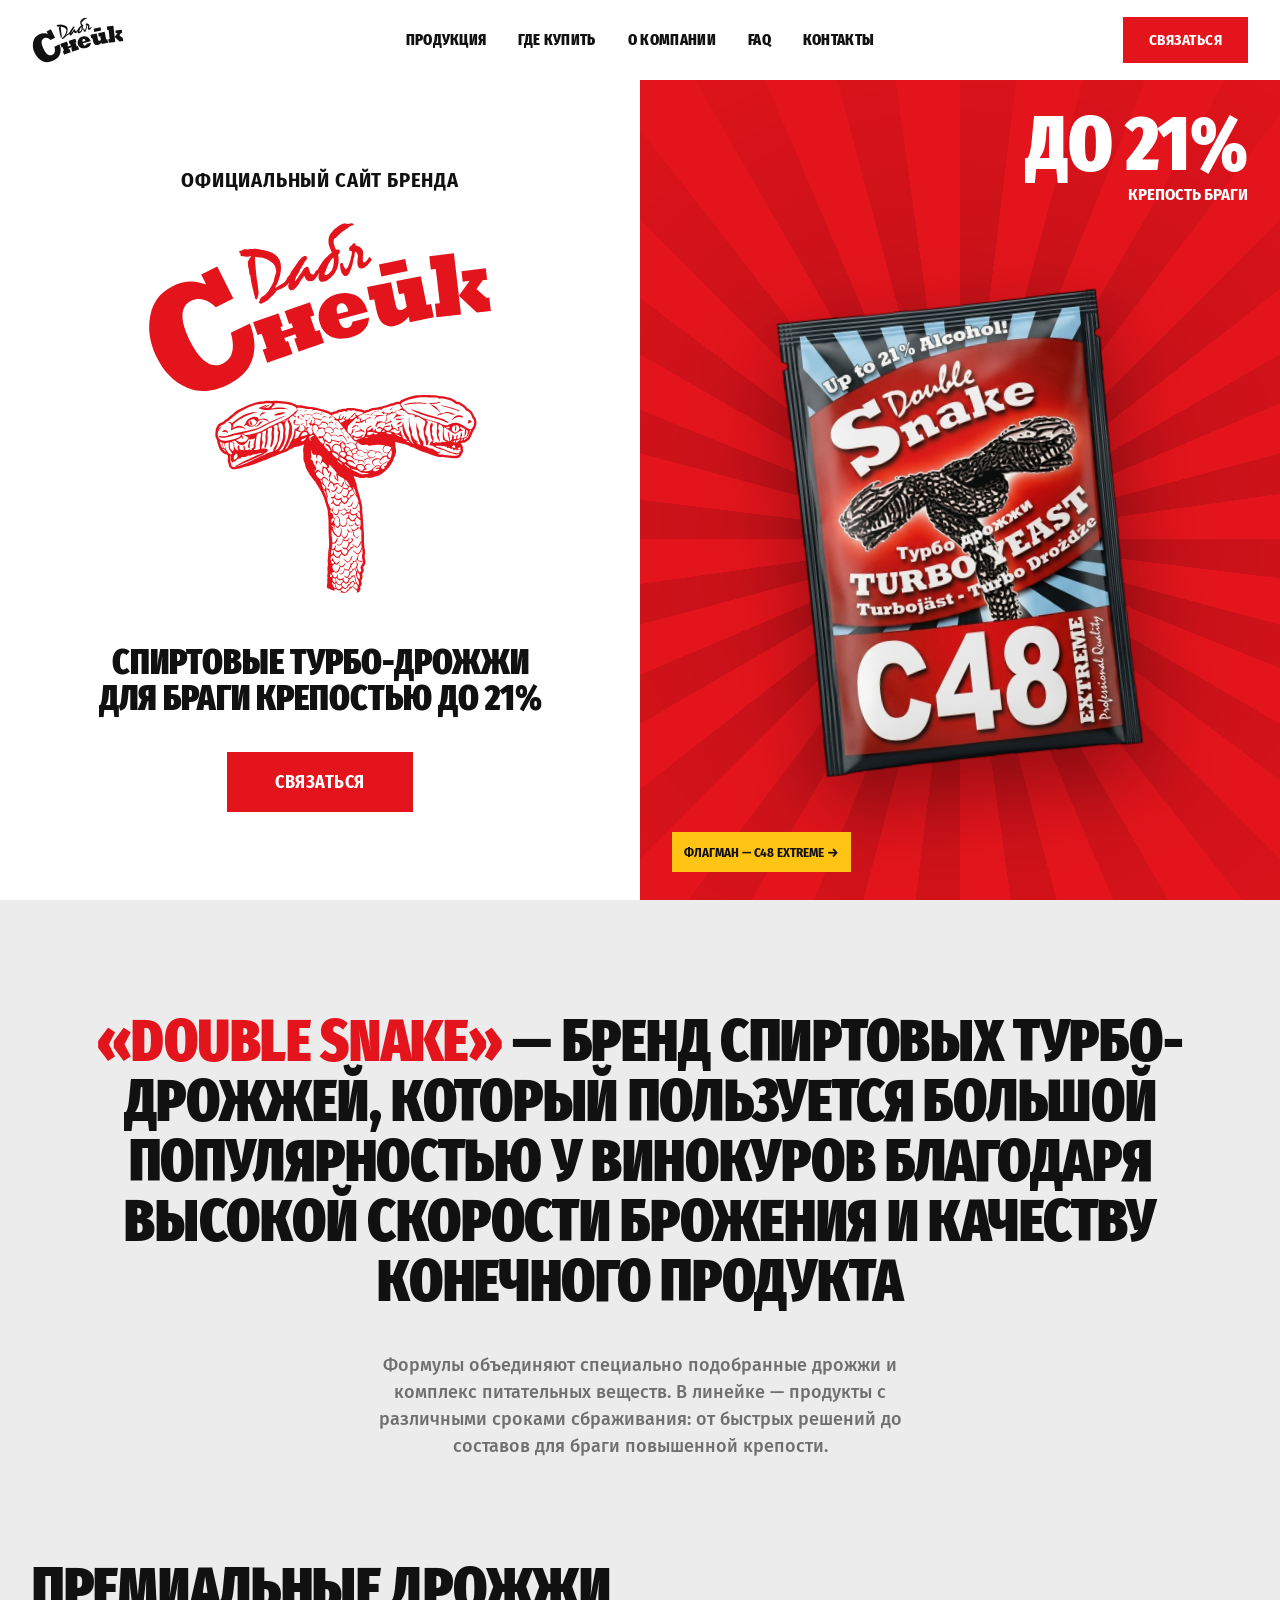
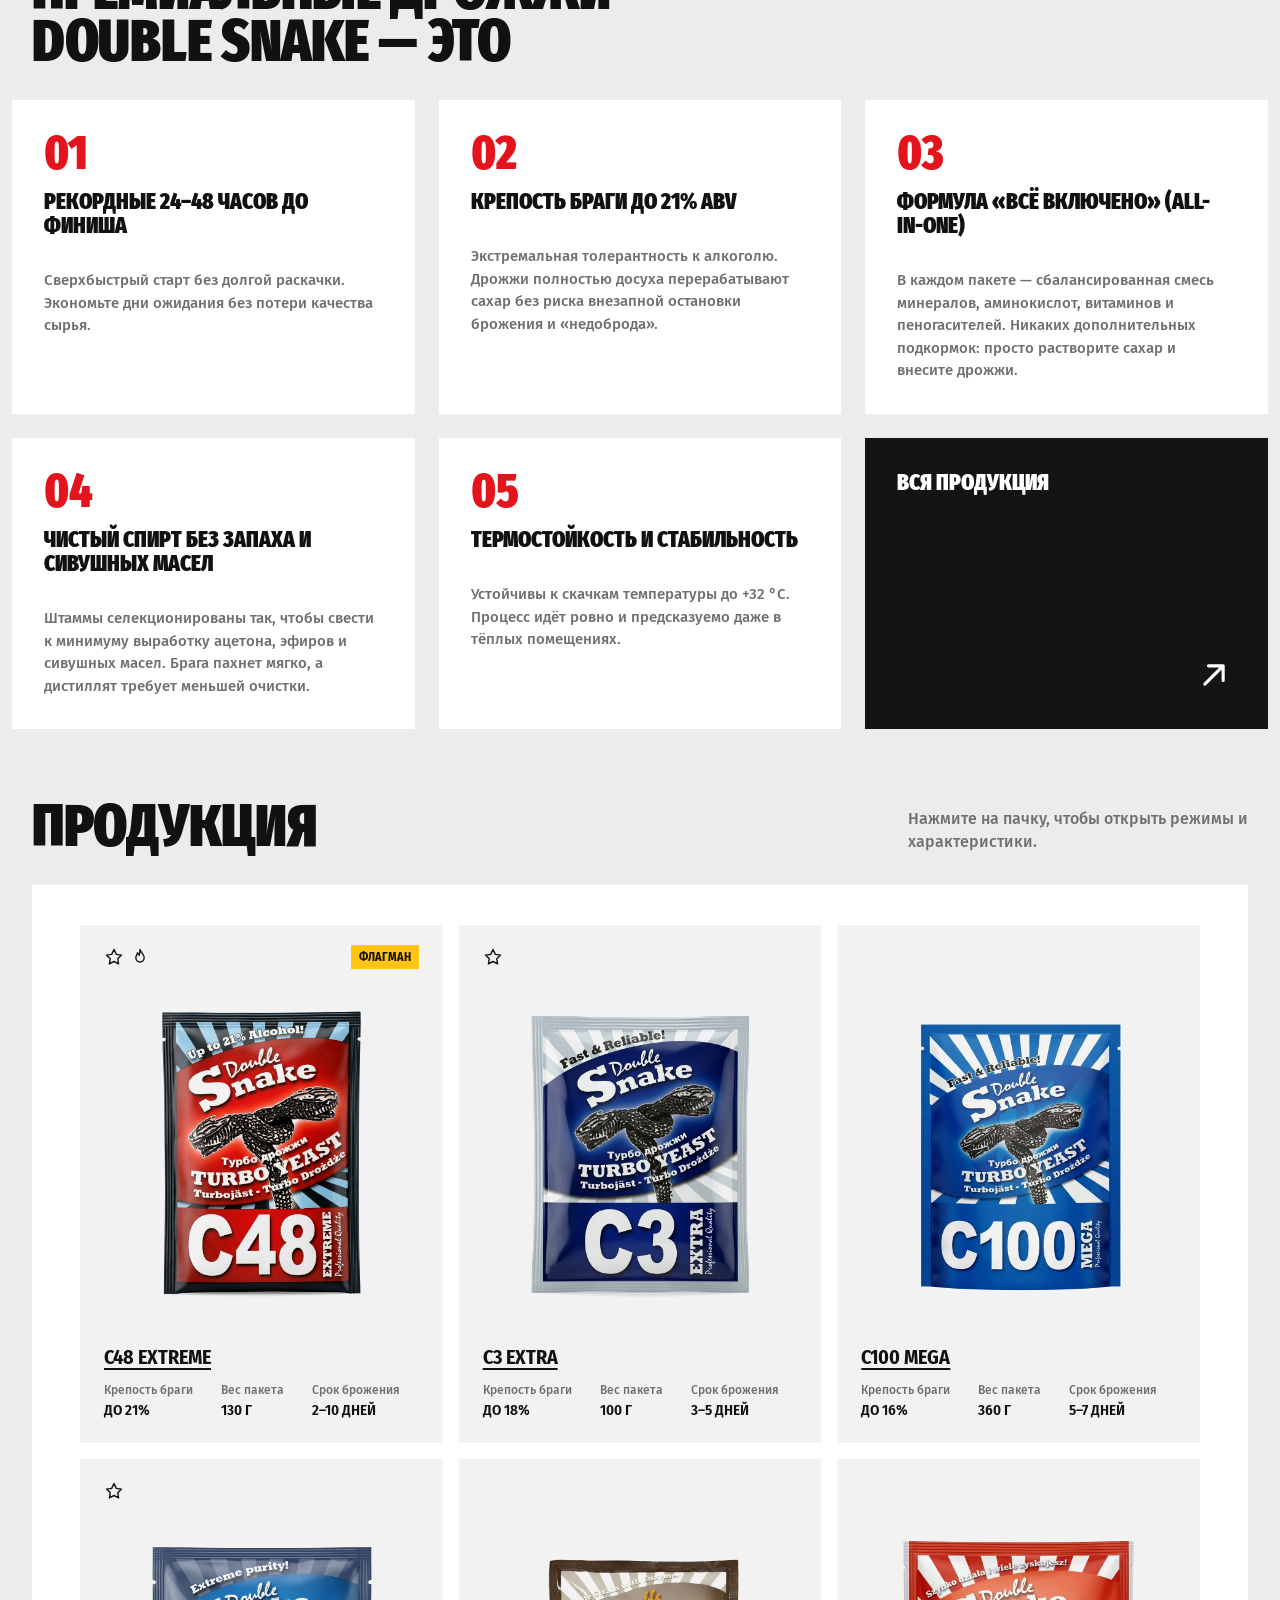
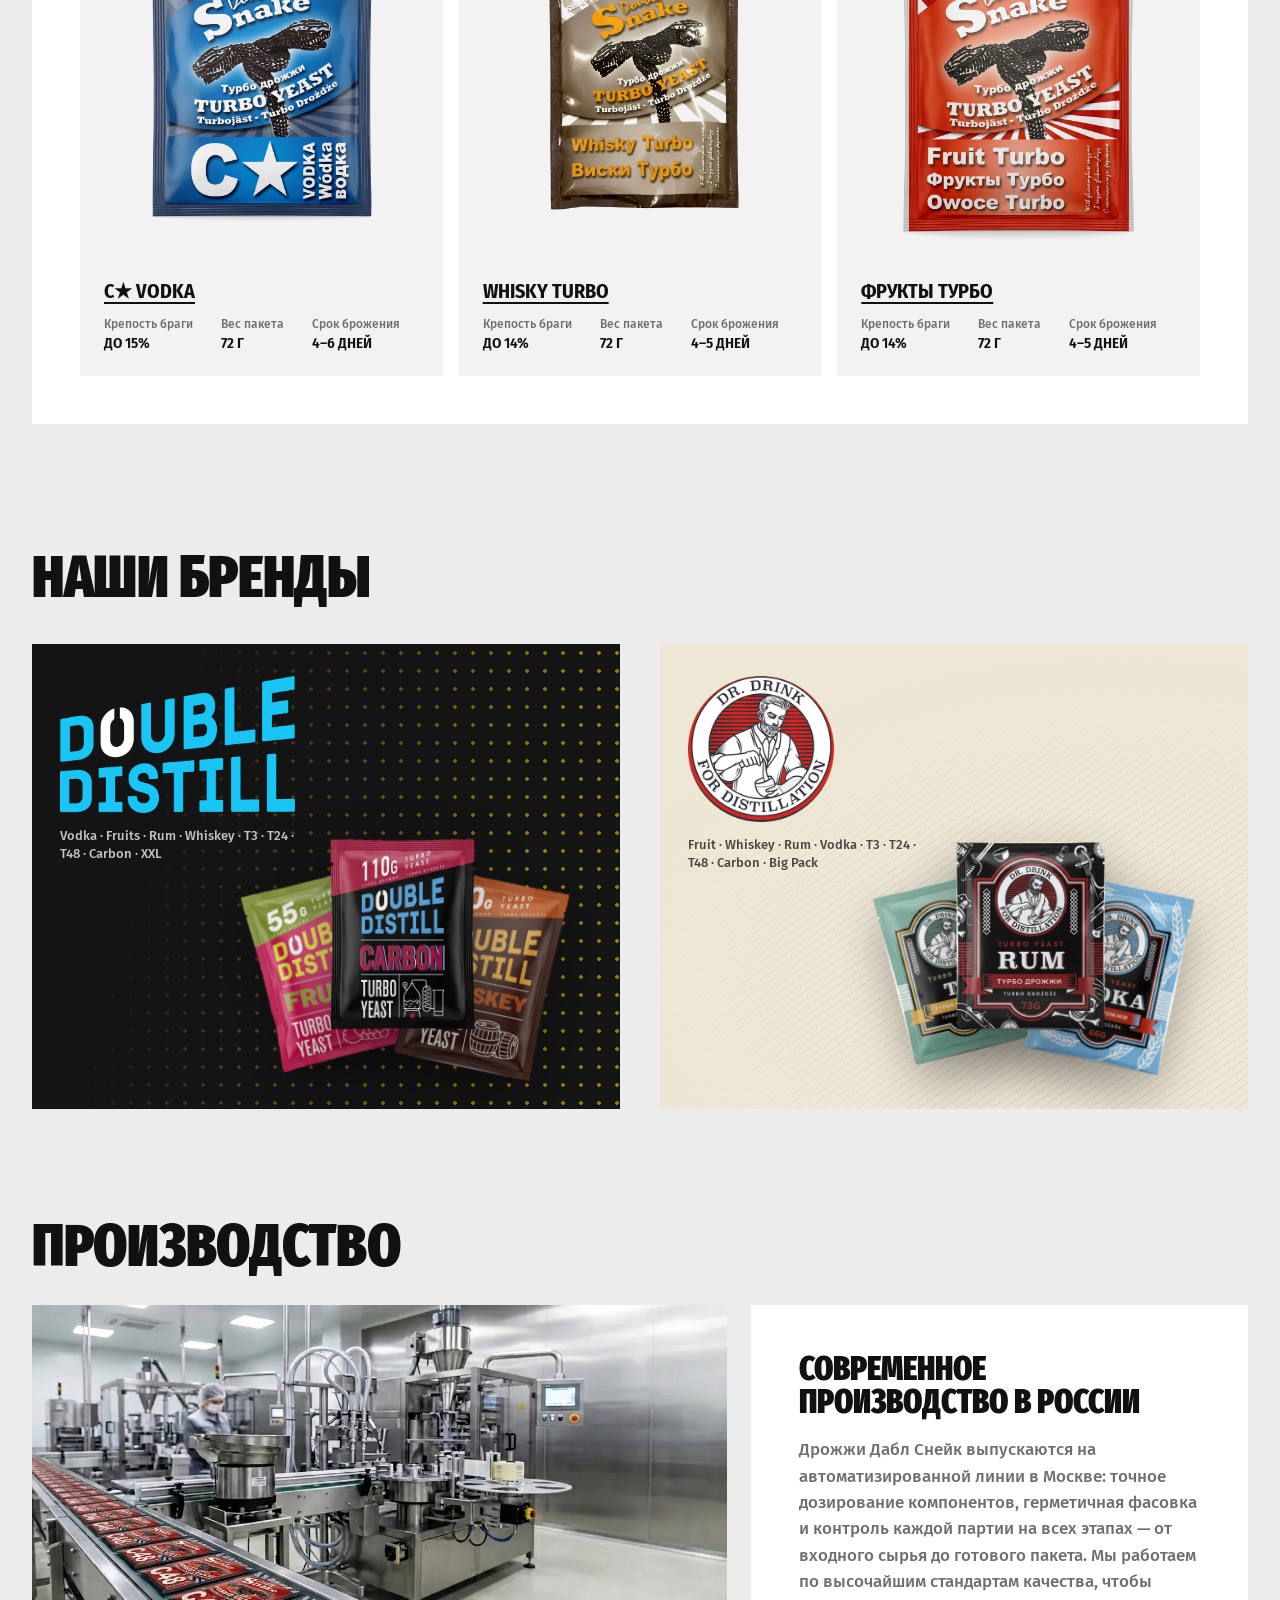
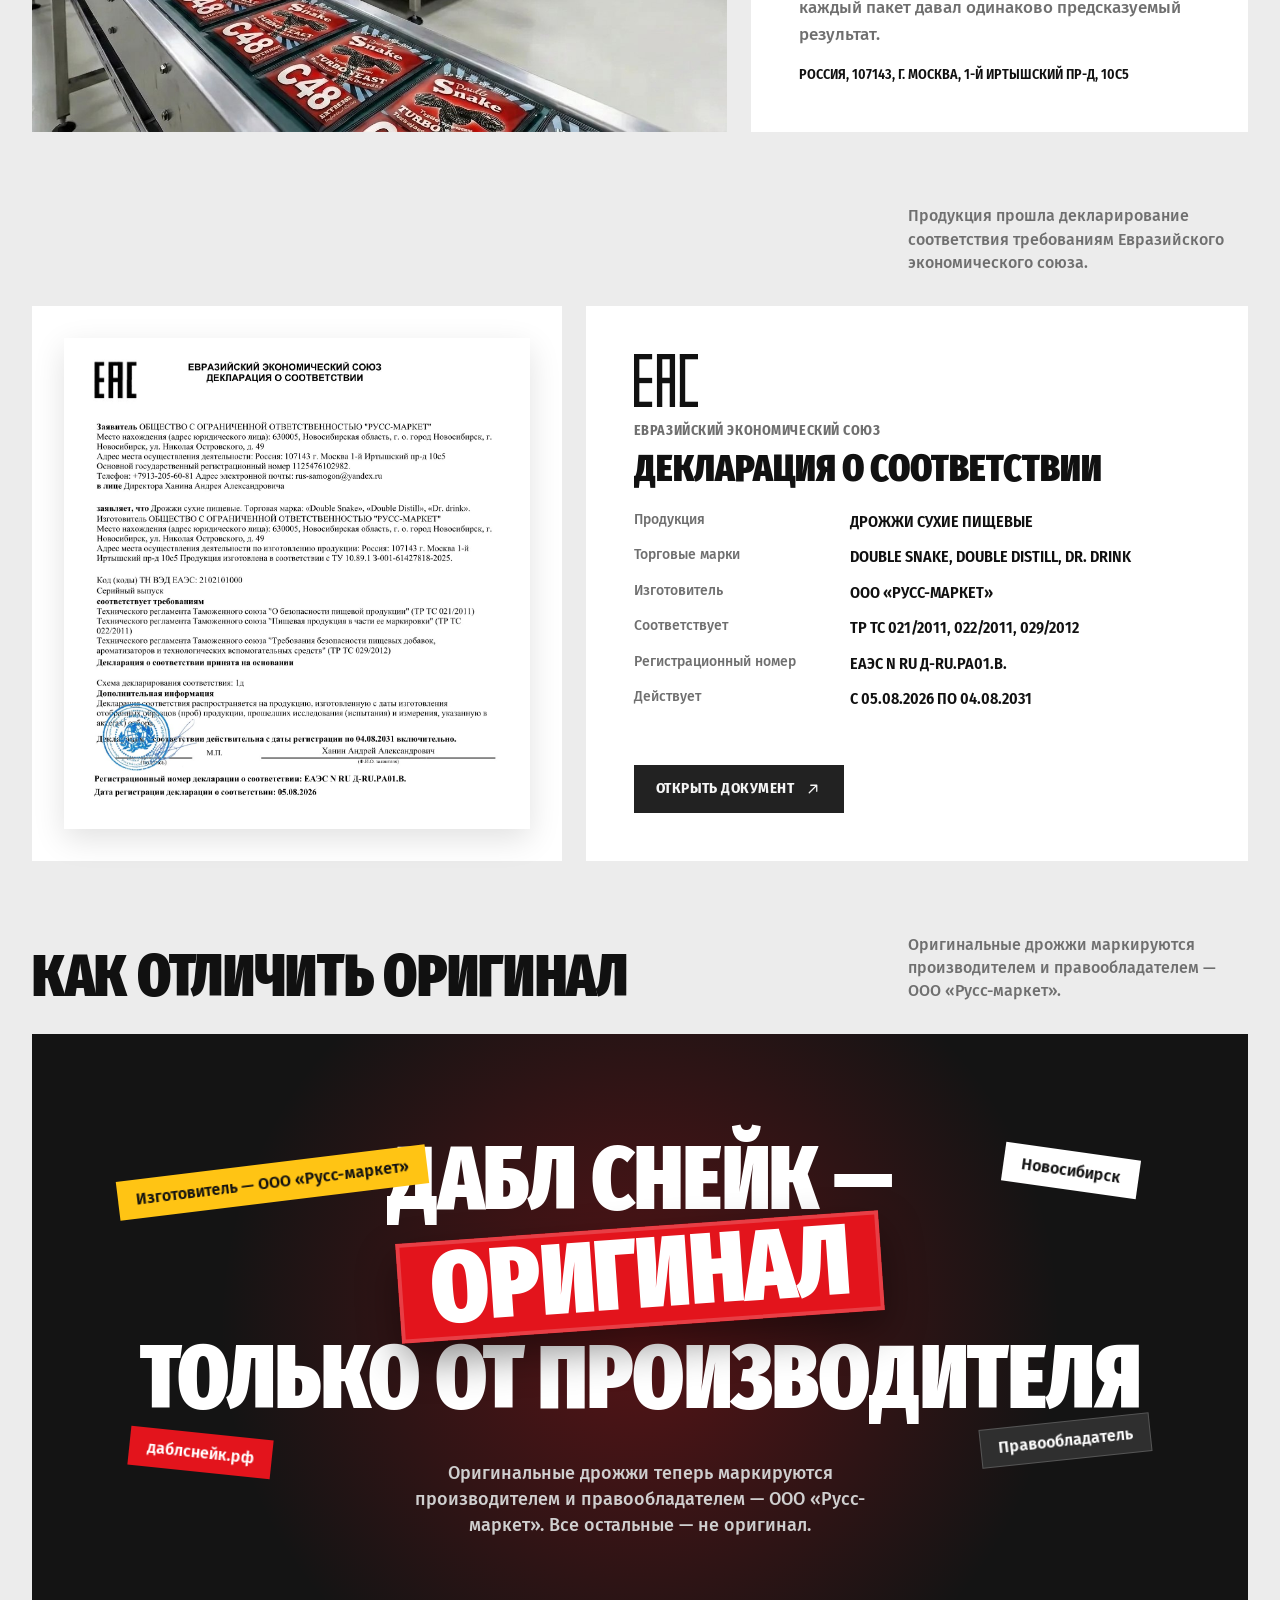
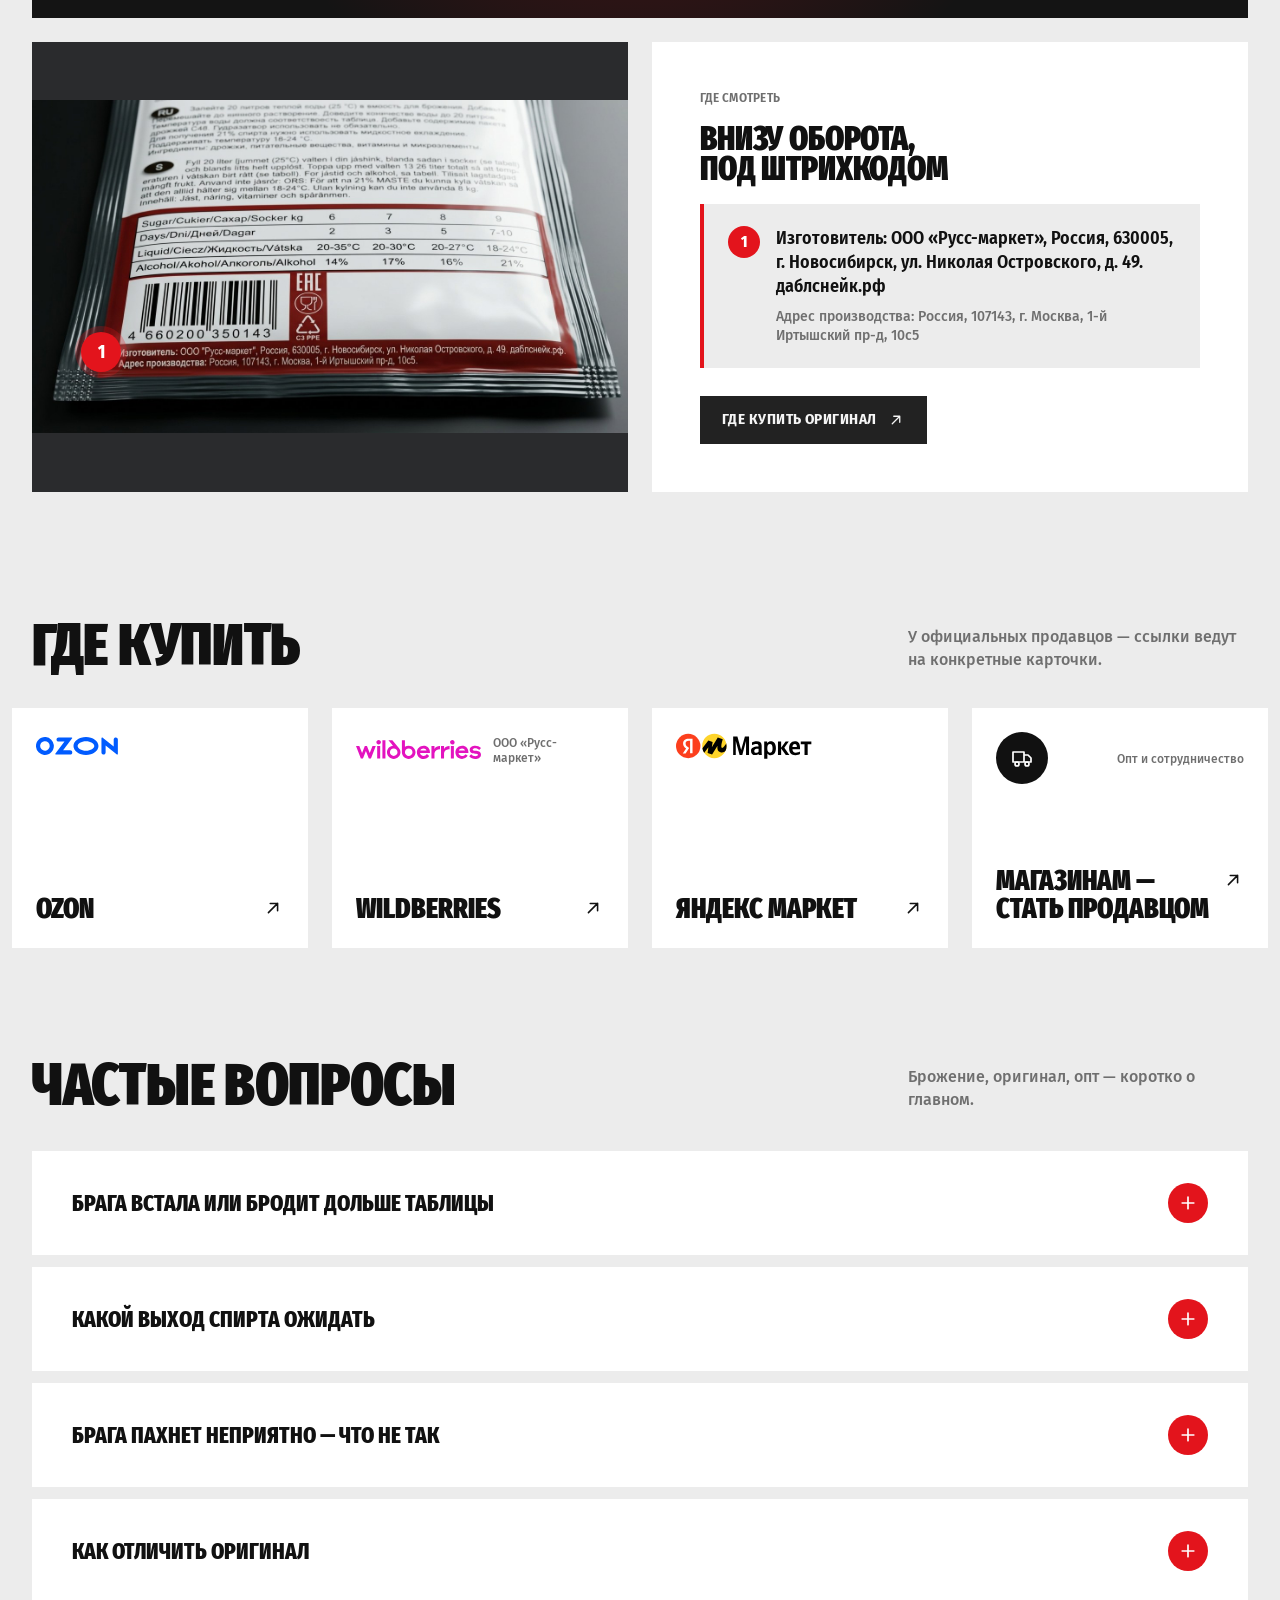
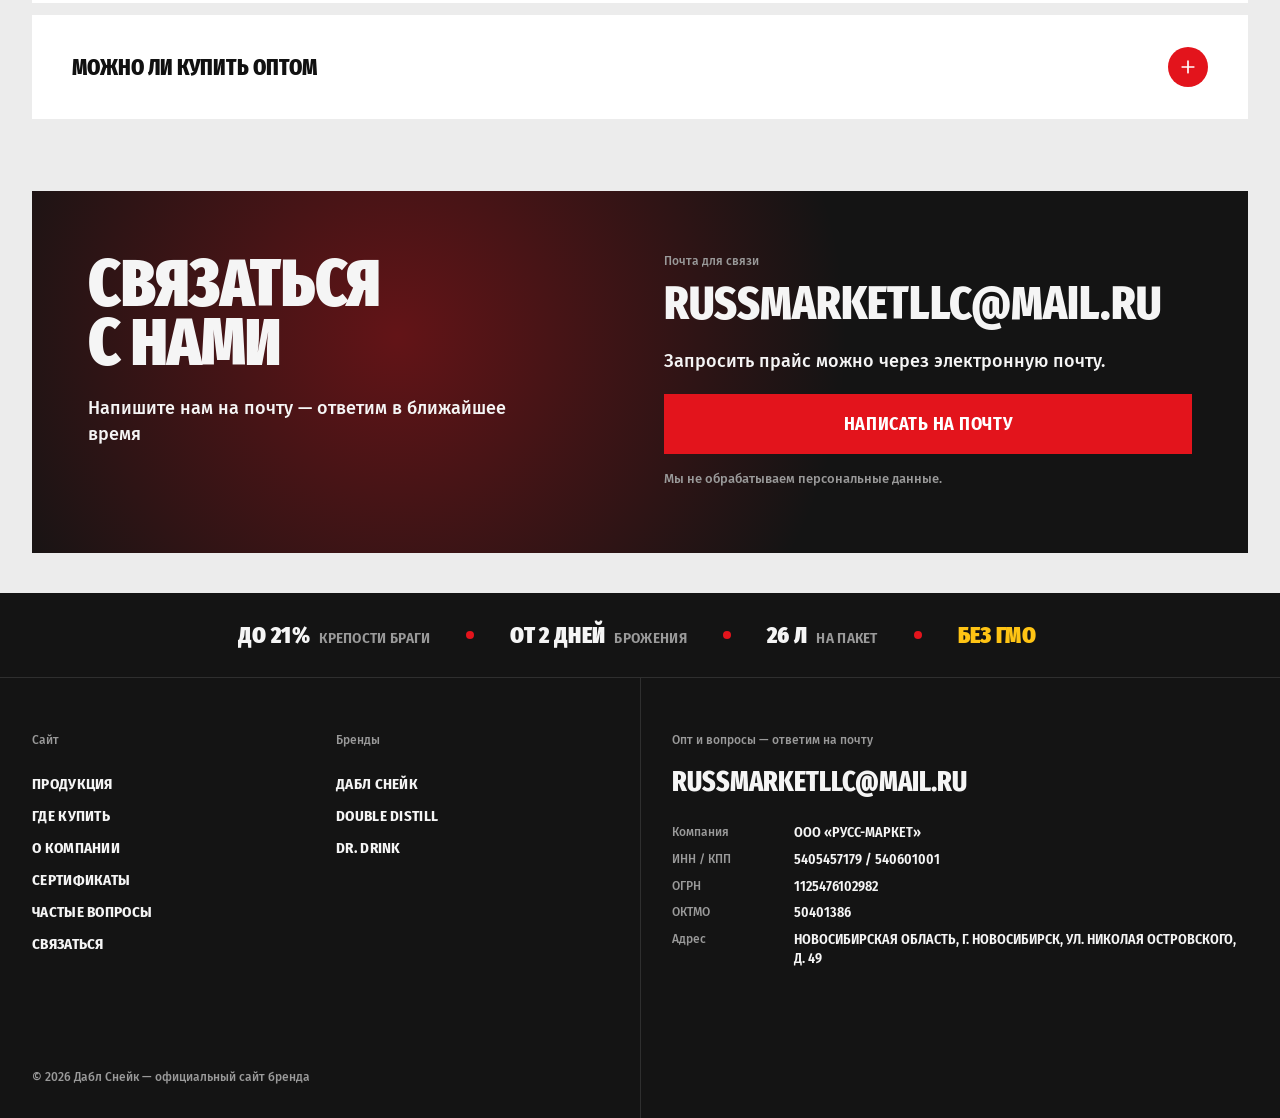
==== commit fc0e5efd: "Чистка кода блока «Связаться» - удалены неиспользуемые стили старых форм (.field, .who, .who2, .cons" ====
--- a/index.html
+++ b/index.html
@@ -218,19 +218,18 @@
   </section>
   <!-- связаться: почта вместо формы (клиент 07.10), то же во всплывающем окне по кнопке «Связаться» -->
   <section class="cta-sec" id="contact">
-    <div class="cform">
-      <div class="cform-l">
-        <h2 class="display cform-title">Связаться<br>с нами</h2>
-        <p class="cform-sub">Напишите нам на почту — ответим в ближайшее время</p>
+    <div class="ccard">
+      <div class="ccard-head">
+        <h2 class="display ccard-title">Связаться<br>с нами</h2>
+        <p class="ccard-sub">Напишите нам на почту — ответим в ближайшее время</p>
       </div>
       <div class="cmail">
         <span class="cmail-label">Почта для связи</span>
         <a class="cmail-addr" href="mailto:russmarketllc@mail.ru">russmarketllc@mail.ru</a>
         <p class="cmail-text">Запросить прайс можно через электронную почту.</p>
-        <a class="btn btn-red btn-block cform-btn" href="mailto:russmarketllc@mail.ru?subject=Запрос прайса">Написать на почту</a>
+        <a class="btn btn-red btn-block cmail-btn" href="mailto:russmarketllc@mail.ru?subject=%D0%97%D0%B0%D0%BF%D1%80%D0%BE%D1%81%20%D0%BF%D1%80%D0%B0%D0%B9%D1%81%D0%B0">Написать на почту</a>
         <p class="cmail-note">Мы не обрабатываем персональные данные.</p>
       </div>
-
     </div>
   </section>
 
@@ -270,19 +269,18 @@
   </div>
 </footer><dialog class="cdlg" id="contact-dlg" aria-labelledby="cdlg-title">
   <button class="cdlg-x" type="button" aria-label="Закрыть" data-close><svg class="i"><use href="#i-close"/></svg></button>
-  <div class="cform">
-    <div class="cform-l">
-      <h2 class="display cform-title" id="cdlg-title">Связаться<br>с нами</h2>
-      <p class="cform-sub">Напишите нам на почту — ответим в ближайшее время</p>
+  <div class="ccard">
+    <div class="ccard-head">
+      <h2 class="display ccard-title" id="cdlg-title">Связаться<br>с нами</h2>
+      <p class="ccard-sub">Напишите нам на почту — ответим в ближайшее время</p>
     </div>
     <div class="cmail">
-        <span class="cmail-label">Почта для связи</span>
-        <a class="cmail-addr" href="mailto:russmarketllc@mail.ru">russmarketllc@mail.ru</a>
-        <p class="cmail-text">Запросить прайс можно через электронную почту.</p>
-        <a class="btn btn-red btn-block cform-btn" href="mailto:russmarketllc@mail.ru?subject=Запрос прайса">Написать на почту</a>
-        <p class="cmail-note">Мы не обрабатываем персональные данные.</p>
-      </div>
-
+      <span class="cmail-label">Почта для связи</span>
+      <a class="cmail-addr" href="mailto:russmarketllc@mail.ru">russmarketllc@mail.ru</a>
+      <p class="cmail-text">Запросить прайс можно через электронную почту.</p>
+      <a class="btn btn-red btn-block cmail-btn" href="mailto:russmarketllc@mail.ru?subject=%D0%97%D0%B0%D0%BF%D1%80%D0%BE%D1%81%20%D0%BF%D1%80%D0%B0%D0%B9%D1%81%D0%B0">Написать на почту</a>
+      <p class="cmail-note">Мы не обрабатываем персональные данные.</p>
+    </div>
   </div>
 </dialog>
 <script src="site.js"></script>
--- a/site.css
+++ b/site.css
@@ -200,18 +200,6 @@
 .lines dt { color: var(--on-dark-2); font-weight: 500; }
 .lines dd { margin: 0; text-align: right; }
 .lines .big dd { font: 900 34px/1 var(--display); }
-.who { display: grid; grid-template-columns: repeat(3, 1fr); gap: 8px; margin: 18px 0 24px; }
-.who input { position: absolute; opacity: 0; }
-.who label { display: flex; flex-direction: column; justify-content: space-between; gap: 18px; min-height: 72px; padding: 12px; border: 1px solid #444; border-radius: 2px; cursor: pointer; font: 700 13px/1.15 var(--cond); text-transform: uppercase; transition: background-color .2s ease; }
-.who input:checked + label { background: var(--yellow); color: var(--ink); border-color: var(--yellow); }
-.who input:focus-visible + label { outline: 3px solid var(--yellow); outline-offset: 2px; }
-.field { display: block; margin-bottom: 18px; }
-.field span { display: block; font: 500 12px/1 var(--text); color: var(--on-dark-2); margin-bottom: 6px; }
-.field input { width: 100%; height: 40px; border: 0; border-bottom: 1.5px solid #555; background: transparent; color: var(--on-dark); font: 700 18px/1 var(--cond); text-transform: uppercase; padding: 0; border-radius: 0; }
-.field input::placeholder { color: #5c5c5c; }
-.field input:focus { outline: 0; border-bottom-color: var(--yellow); }
-.consent { font: 500 12px/1.4 var(--text); color: var(--on-dark-2); margin-top: 12px; }
-.consent a { color: var(--on-dark); text-decoration: underline; }
 @media (max-width: 991px) { .opt { grid-template-columns: 1fr; } .opt > * + * { border-left: 0; border-top: 1px solid var(--dark-line); } }
 
 /* о бренде */
@@ -1293,23 +1281,21 @@
   .pb-logo-dr { width: 130px; }
 }
 
-/* форма «Связаться с нами»: одна общая лаконичная форма (реф клиента) — блок на главной и всплывающее окно */
+/* «Связаться с нами»: тёмная карточка (заголовок | почта) — блок на главной и всплывающее окно */
 .cta-sec { padding: 40px; border-top: 1px solid var(--line); }
-.cform { position: relative; isolation: isolate; overflow: hidden; display: grid; grid-template-columns: 1fr 1fr; gap: 48px; padding: 64px 56px; background: var(--dark); color: var(--on-dark); border-radius: var(--r); }
-.cform::before { content: ''; position: absolute; z-index: -1; left: 30%; top: 40%; width: 900px; height: 900px; translate: -50% -50%; pointer-events: none; background: radial-gradient(closest-side, rgba(227, 20, 28, .38), transparent); }
-.cform-title { font-size: clamp(48px, 5.2vw, 88px); }
-.cform-sub { max-width: 420px; margin: 24px 0 0; font: 500 18px/1.4 var(--text); color: var(--on-dark); }
-.cform-f .field input { text-transform: none; font: 500 20px/1 var(--text); height: 48px; }
-.cform-btn { height: 60px; margin-top: 12px; font-size: 18px; }
+.ccard { position: relative; isolation: isolate; overflow: hidden; display: grid; grid-template-columns: 1fr 1fr; gap: 48px; padding: 64px 56px; background: var(--dark); color: var(--on-dark); border-radius: var(--r); }
+.ccard::before { content: ''; position: absolute; z-index: -1; left: 30%; top: 40%; width: 900px; height: 900px; translate: -50% -50%; pointer-events: none; background: radial-gradient(closest-side, rgba(227, 20, 28, .38), transparent); }
+.ccard-title { font-size: clamp(48px, 5.2vw, 88px); }
+.ccard-sub { max-width: 420px; margin: 24px 0 0; font: 500 18px/1.4 var(--text); color: var(--on-dark); }
 .cdlg { width: min(1120px, calc(100% - 32px)); max-width: none; max-height: calc(100% - 32px); padding: 0; border: 0; background: transparent; color: inherit; overflow: visible; }
 .cdlg::backdrop { background: rgba(0, 0, 0, .6); }
 .cdlg-x { position: absolute; z-index: 2; top: -16px; right: -16px; display: grid; place-items: center; width: 52px; height: 52px; border: 0; border-radius: 50%; background: var(--white); color: var(--ink); cursor: pointer; transition: background-color .2s ease, color .2s ease; }
 .cdlg-x:hover { background: var(--red); color: #fff; }
-@media (max-width: 991px) { .cform { grid-template-columns: 1fr; gap: 28px; padding: 44px 32px; } }
+@media (max-width: 991px) { .ccard { grid-template-columns: 1fr; gap: 28px; padding: 44px 32px; } }
 @media (max-width: 767px) {
   .cta-sec { padding: 16px; }
-  .cform { padding: 32px 20px; }
-  .cform-sub { font-size: 16px; margin-top: 14px; }
+  .ccard { padding: 32px 20px; }
+  .ccard-sub { font-size: 16px; margin-top: 14px; }
   .cdlg { overflow: auto; }
   .cdlg-x { top: 10px; right: 10px; width: 44px; height: 44px; background: rgba(255, 255, 255, .12); color: #fff; }
 }
@@ -1517,7 +1503,7 @@
 .sb-p3 { left: 8%; top: auto; bottom: 25%; }
 .sb-p4 { right: 8%; top: auto; bottom: 27%; }
 @media (max-width: 991px) { .sb-p3, .sb-p4 { bottom: auto; } }
-.pb-card, .cform, .buy2-card, .pcard { border-radius: var(--pnl-r); }
+.pb-card, .ccard, .buy2-card, .pcard { border-radius: var(--pnl-r); }
 .cta-sec { border-top: 0; padding-top: 0; }
 /* первый экран, правая карточка — «Где купить» */
 .h4-right { gap: 10px; }
--- a/site-v2.css
+++ b/site-v2.css
@@ -125,17 +125,6 @@
 .ob-pack2 { width: 100%; aspect-ratio: 1376 / 768; }
 .ob-pack2 img { filter: none; }
 
-/* форма: обязательный выбор «Кто вы» — защита от спама */
-.who2 { margin: 6px 0 22px; padding: 0; border: 0 !important; }
-.who2 legend { padding: 0; margin-bottom: 12px; font: 500 12px/1 var(--text); color: var(--on-dark-2); }
-.who2 legend span { color: var(--red); }
-.who2 { display: flex; flex-wrap: wrap; gap: 8px; }
-.who2 label { position: relative; cursor: pointer; }
-.who2 input { position: absolute; opacity: 0; width: 1px; height: 1px; }
-.who2 label span { display: inline-flex; align-items: center; height: 42px; padding: 0 16px; box-shadow: inset 0 0 0 1px #4a4a4a; font: 700 14px/1 var(--cond); text-transform: uppercase; color: var(--on-dark); transition: background-color .2s ease, color .2s ease, box-shadow .2s ease; }
-.who2 label:hover span { box-shadow: inset 0 0 0 1px var(--on-dark); }
-.who2 input:checked + span { background: var(--yellow); color: var(--ink); box-shadow: none; }
-.who2 input:focus-visible + span { outline: 3px solid var(--yellow); outline-offset: 2px; }
 
 /* подвал: без кнопки «Связаться»; подпись, e-mail и реквизиты — по верху, на одной линии с колонками слева */
 .ft-r { grid-template-rows: auto auto auto 1fr auto; }
@@ -452,12 +441,15 @@
   .decl-facts dd { font-size: 15px; }
   .decl-btn { width: 100%; }
 }
-/* связаться: вместо формы — почта (клиент 07.10: ПД не обрабатываем, прайс — по почте) */
+
+/* связаться: вместо формы — почта (клиент 07.10: ПД не обрабатываем, прайс — по почте).
+   Адрес всегда одной строкой: кегль считается от ширины колонки (cqw);
+   браузеры без container queries берут запасной кегль от ширины окна */
 .cmail { container-type: inline-size; min-width: 0; display: flex; flex-direction: column; align-items: flex-start; justify-content: center; }
 .cmail-label { font: 500 12px/1 var(--text); color: var(--on-dark-2); margin-bottom: 12px; }
-.cmail-addr { max-width: 100%; white-space: nowrap; font: 800 min(48px, 9cqw)/1.05 var(--display); text-transform: uppercase; color: var(--on-dark); transition: color .2s ease; }
+.cmail-addr { max-width: 100%; white-space: nowrap; font: 800 min(32px, 6vw)/1.05 var(--display); font-size: min(48px, 9cqw); text-transform: uppercase; color: var(--on-dark); transition: color .2s ease; }
 .cmail-addr:hover { color: var(--red); }
 .cmail-text { margin: 20px 0 8px; font: 500 18px/1.4 var(--text); color: var(--on-dark); }
-.cmail .cform-btn { display: inline-flex; align-items: center; justify-content: center; }
+.cmail-btn { height: 60px; margin-top: 12px; font-size: 18px; }
 .cmail-note { margin: 16px 0 0; font: 500 13px/1.4 var(--text); color: var(--on-dark-2); }
 @media (max-width: 575px) { .cmail-text { font-size: 16px; } }
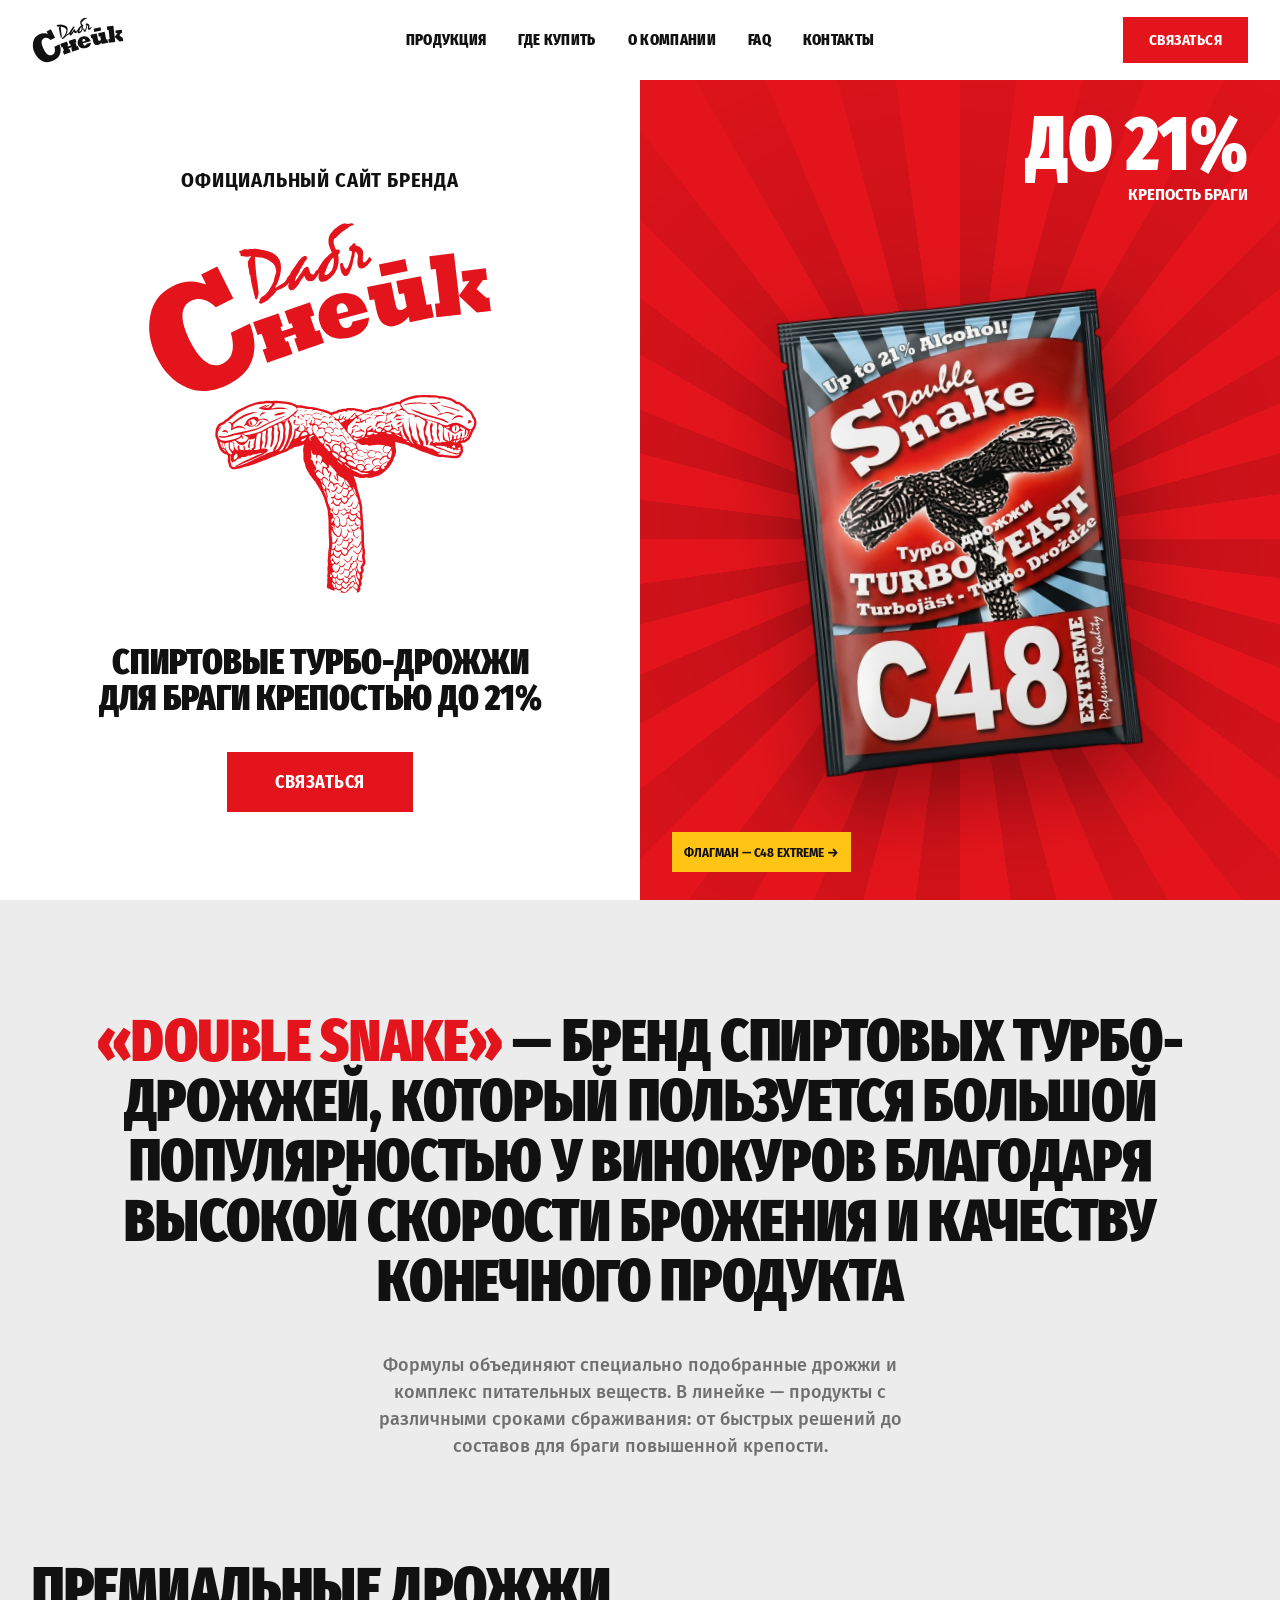
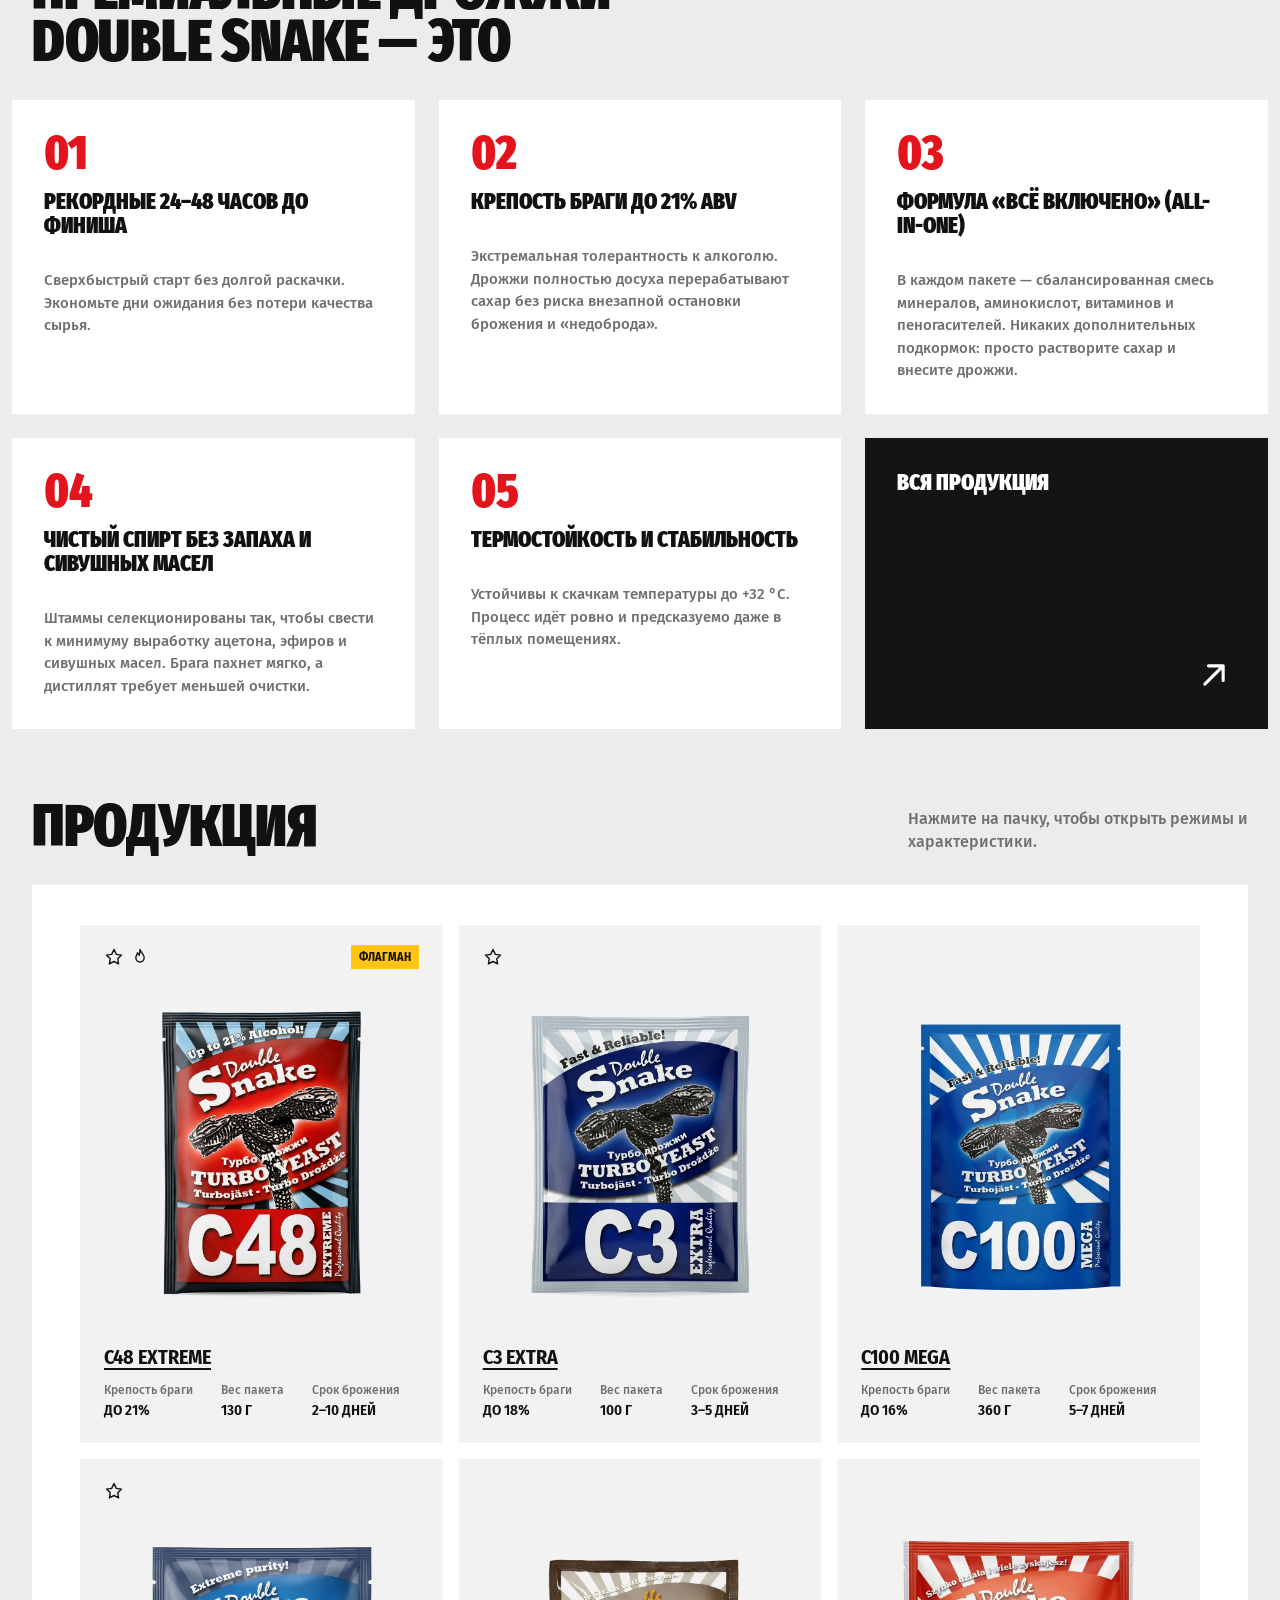
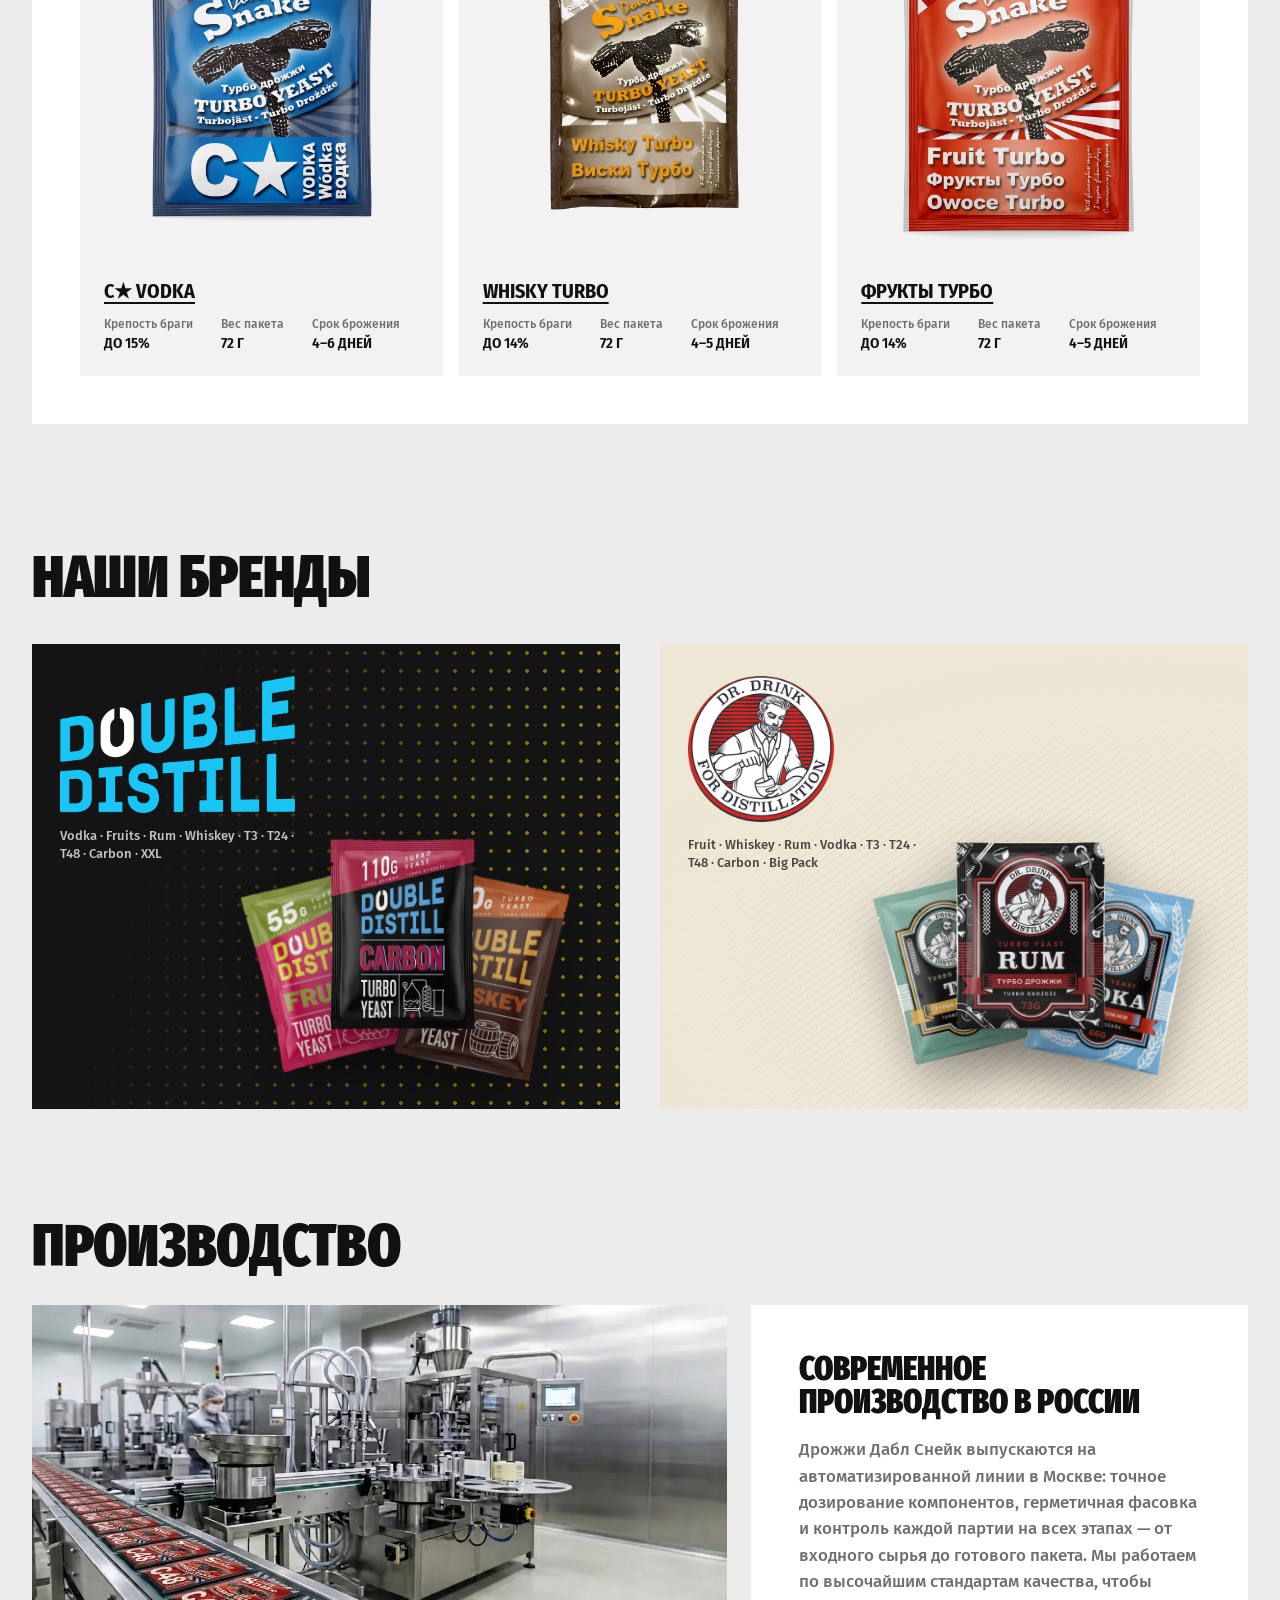
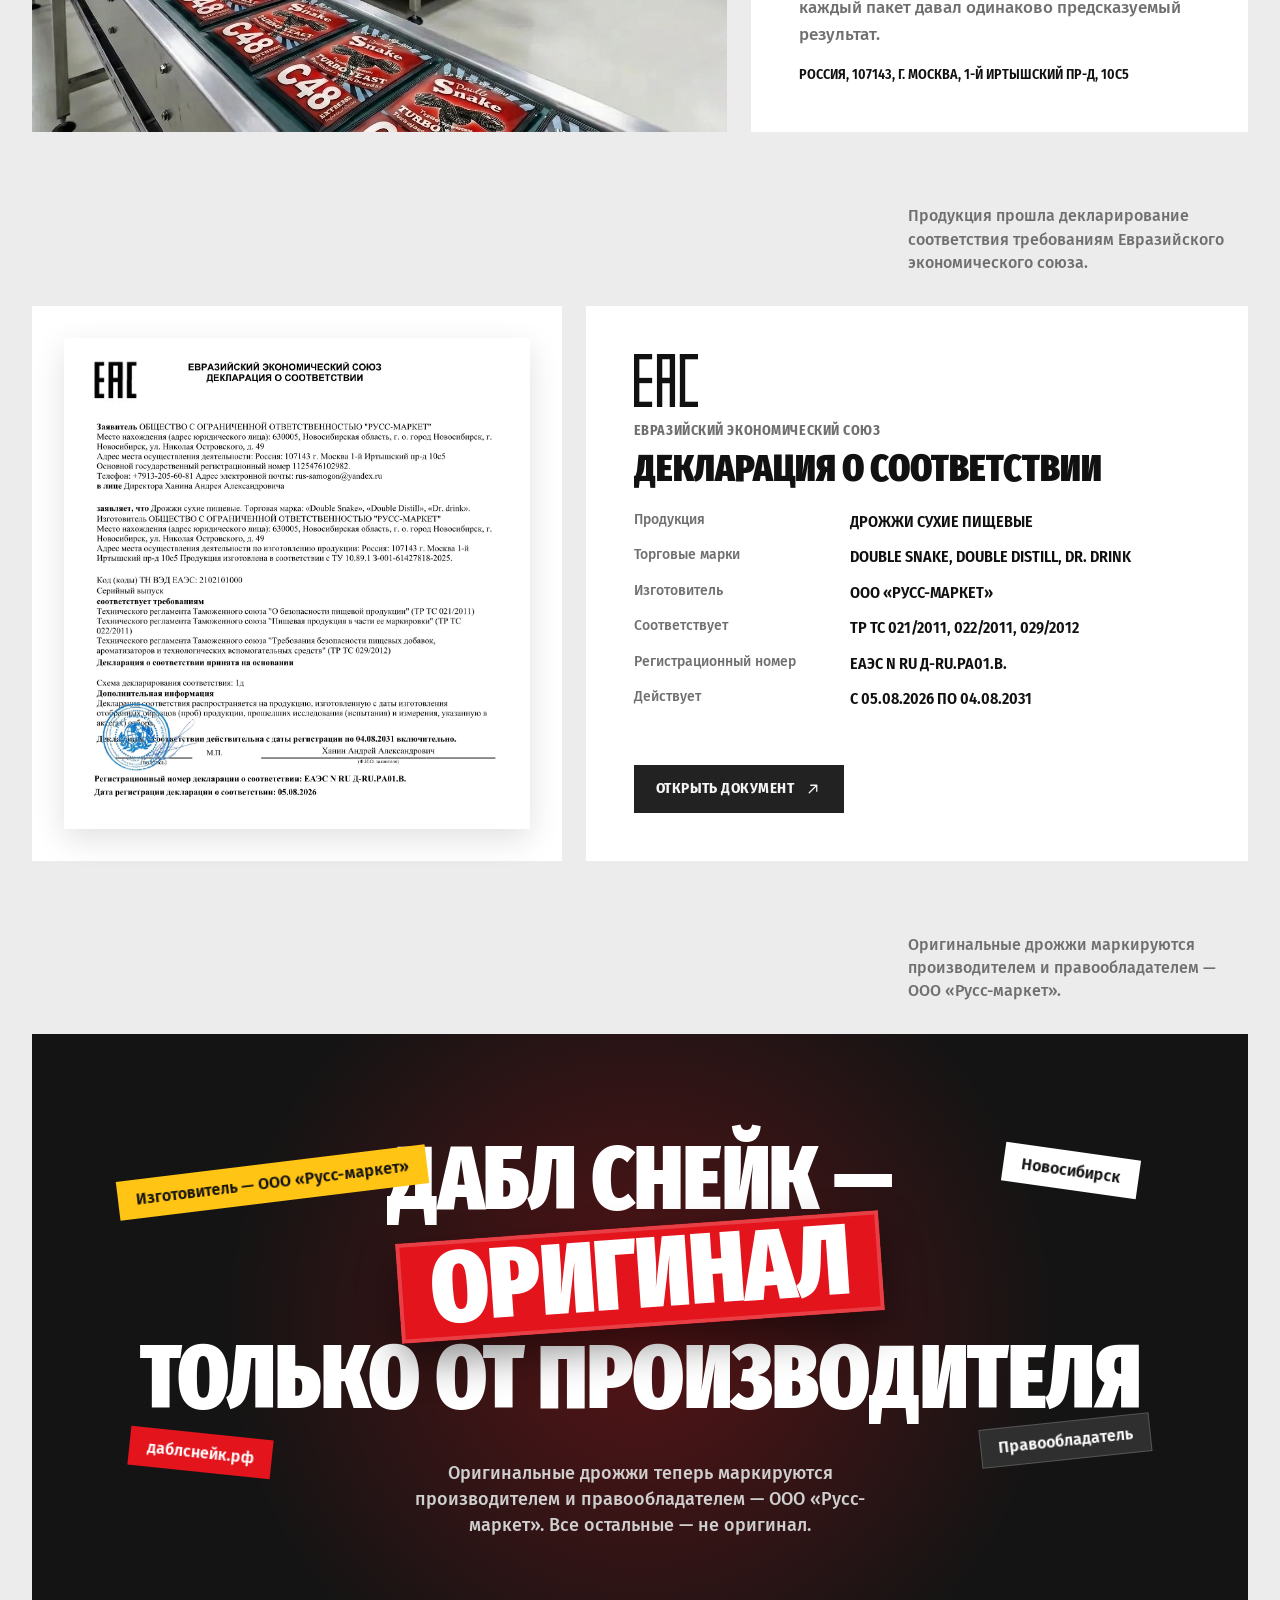
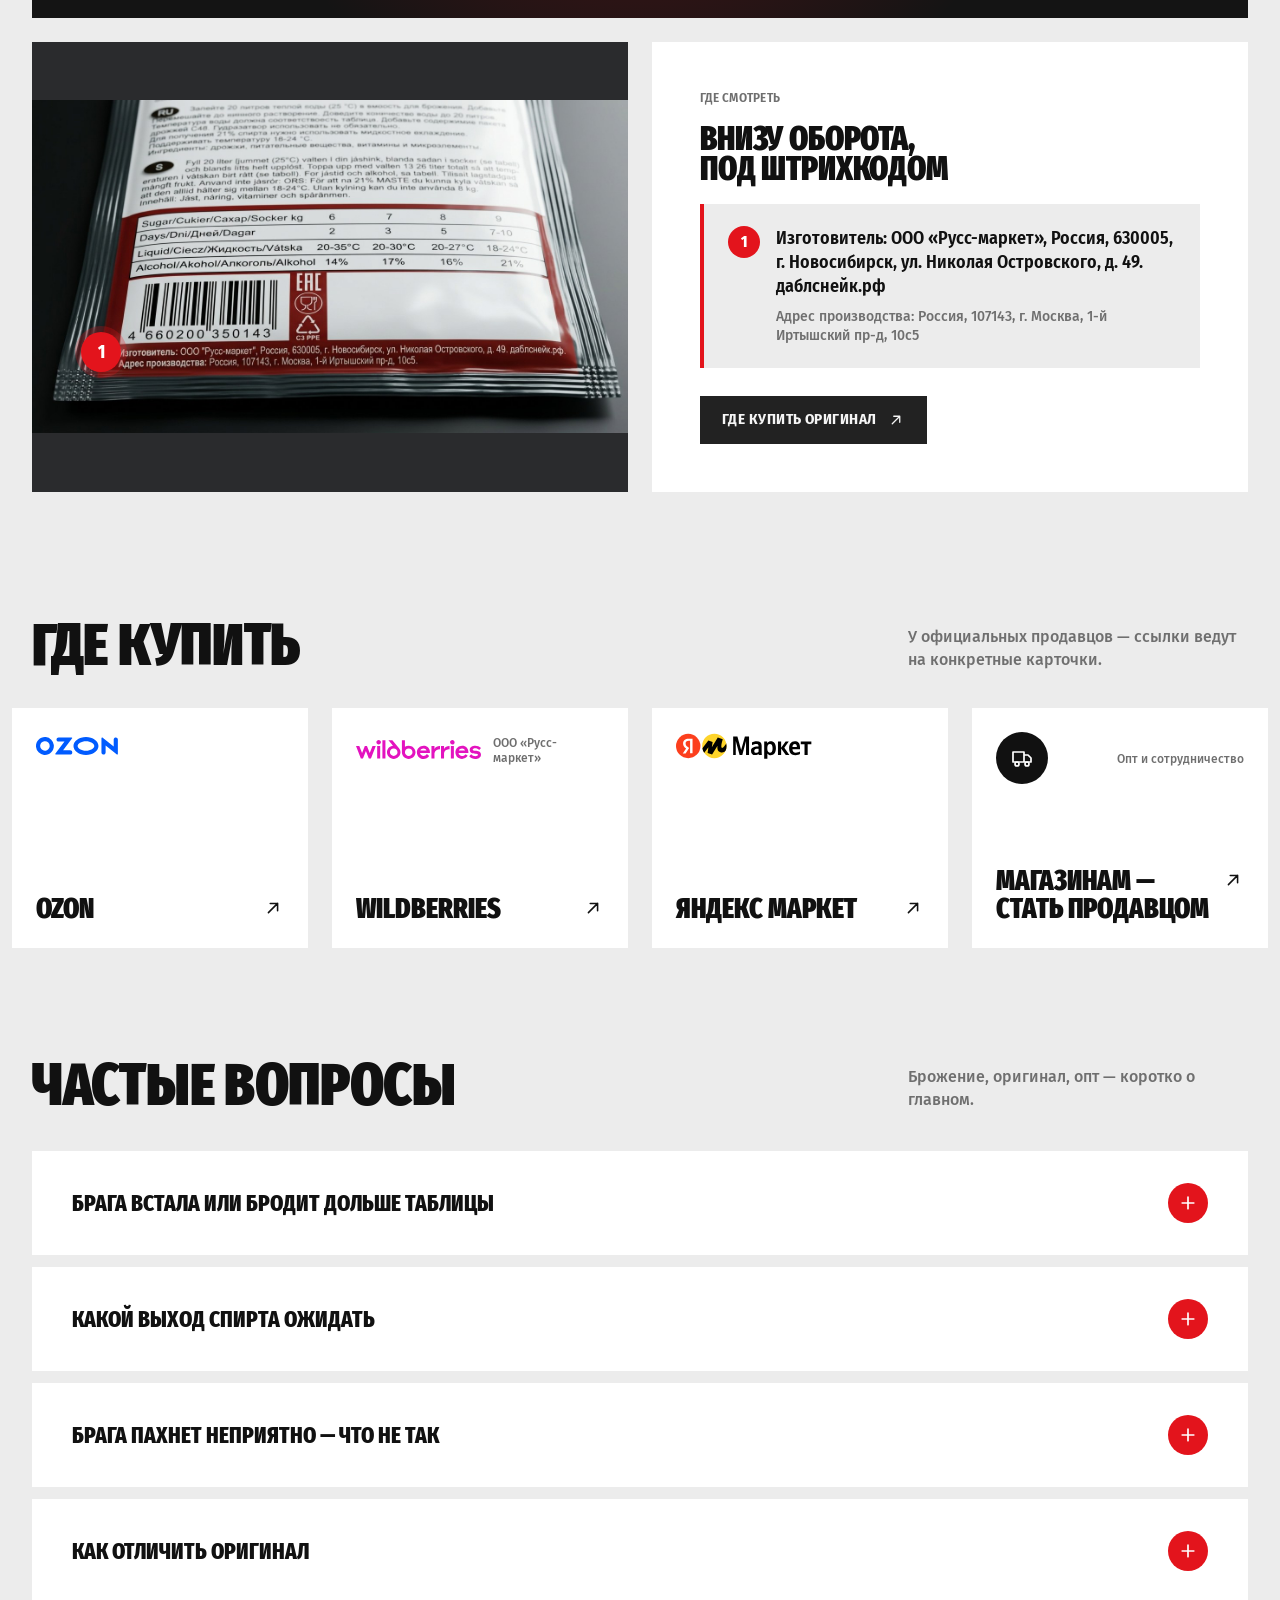
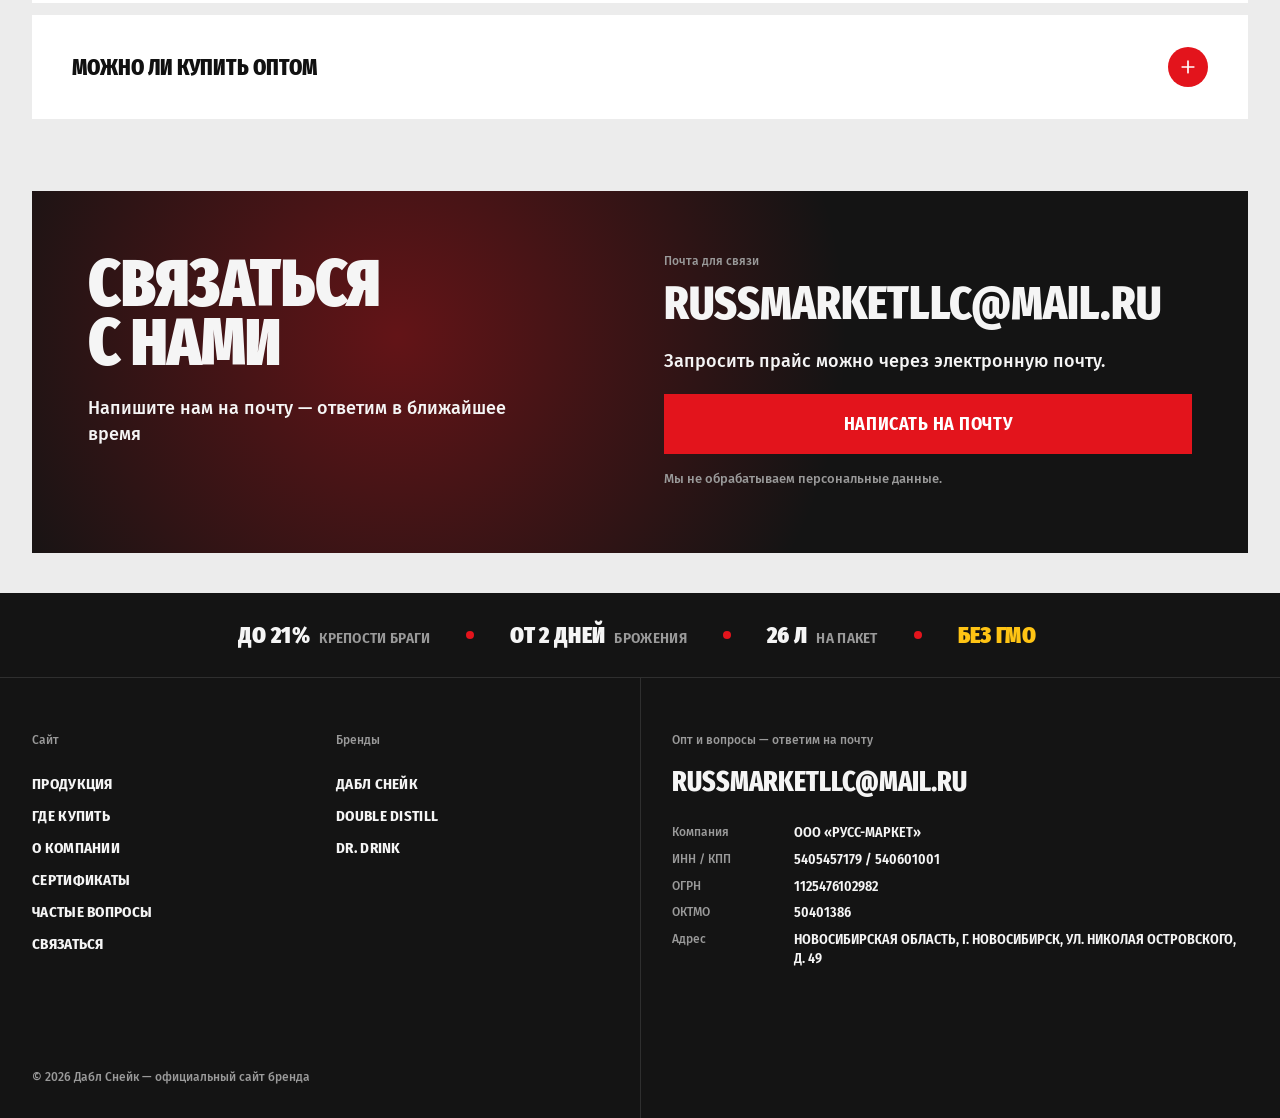
==== commit 18907547: "Метка версии у site.css, site-v2.css, site.js После выкладки браузер не берёт старые стили из кеша в" ====
--- a/index.html
+++ b/index.html
@@ -7,8 +7,8 @@
 <link rel="preconnect" href="https://fonts.googleapis.com">
 <link rel="preconnect" href="https://fonts.gstatic.com" crossorigin>
 <link rel="stylesheet" href="https://fonts.googleapis.com/css2?family=Fira+Sans+Condensed:wght@500;600;700&family=Fira+Sans+Extra+Condensed:wght@800;900&family=Fira+Sans:wght@400;500&display=swap">
-<link rel="stylesheet" href="site.css">
-<link rel="stylesheet" href="site-v2.css">
+<link rel="stylesheet" href="site.css?v=20261008">
+<link rel="stylesheet" href="site-v2.css?v=20261008">
 </head>
 <body>
 <svg width="0" height="0" style="position:absolute" aria-hidden="true">
@@ -283,6 +283,6 @@
     </div>
   </div>
 </dialog>
-<script src="site.js"></script>
+<script src="site.js?v=20261008"></script>
 <script>if (/brands=b/.test(location.search)) document.documentElement.classList.add('brands-b');</script></body>
 </html>
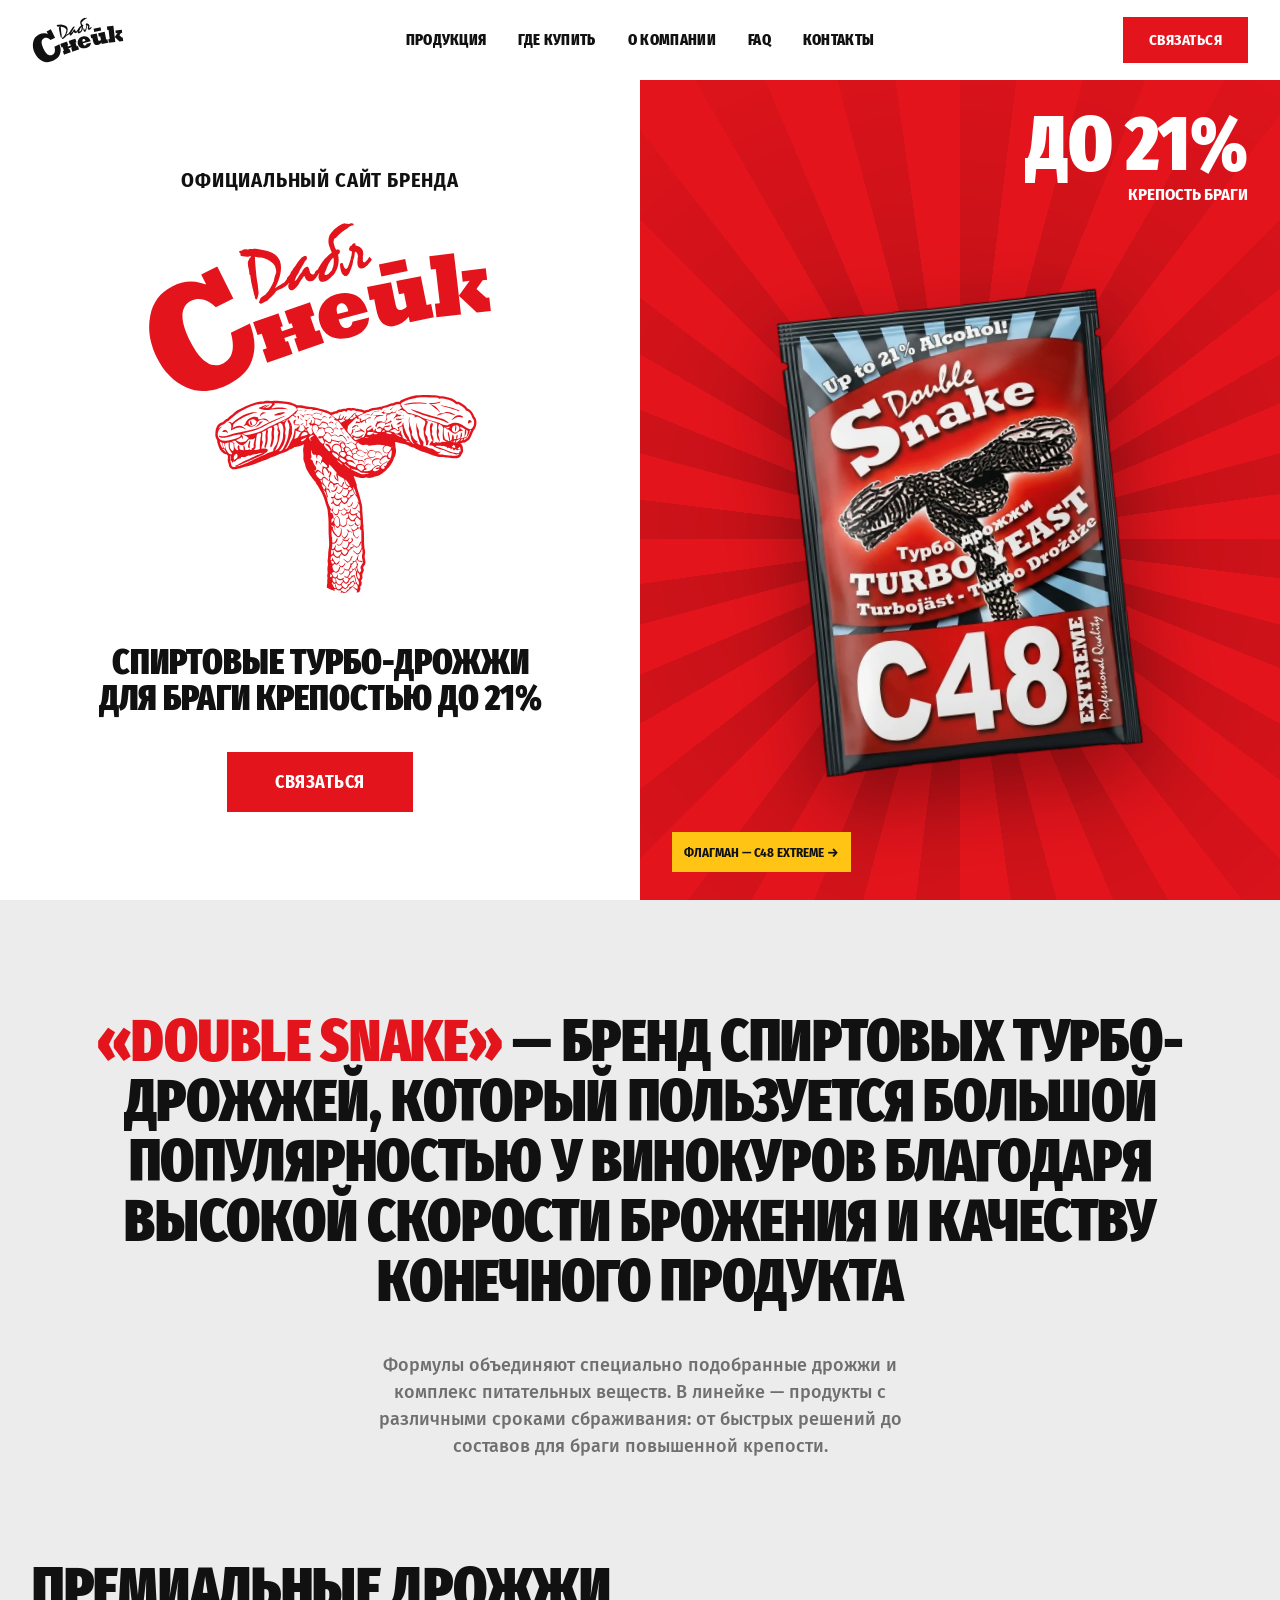
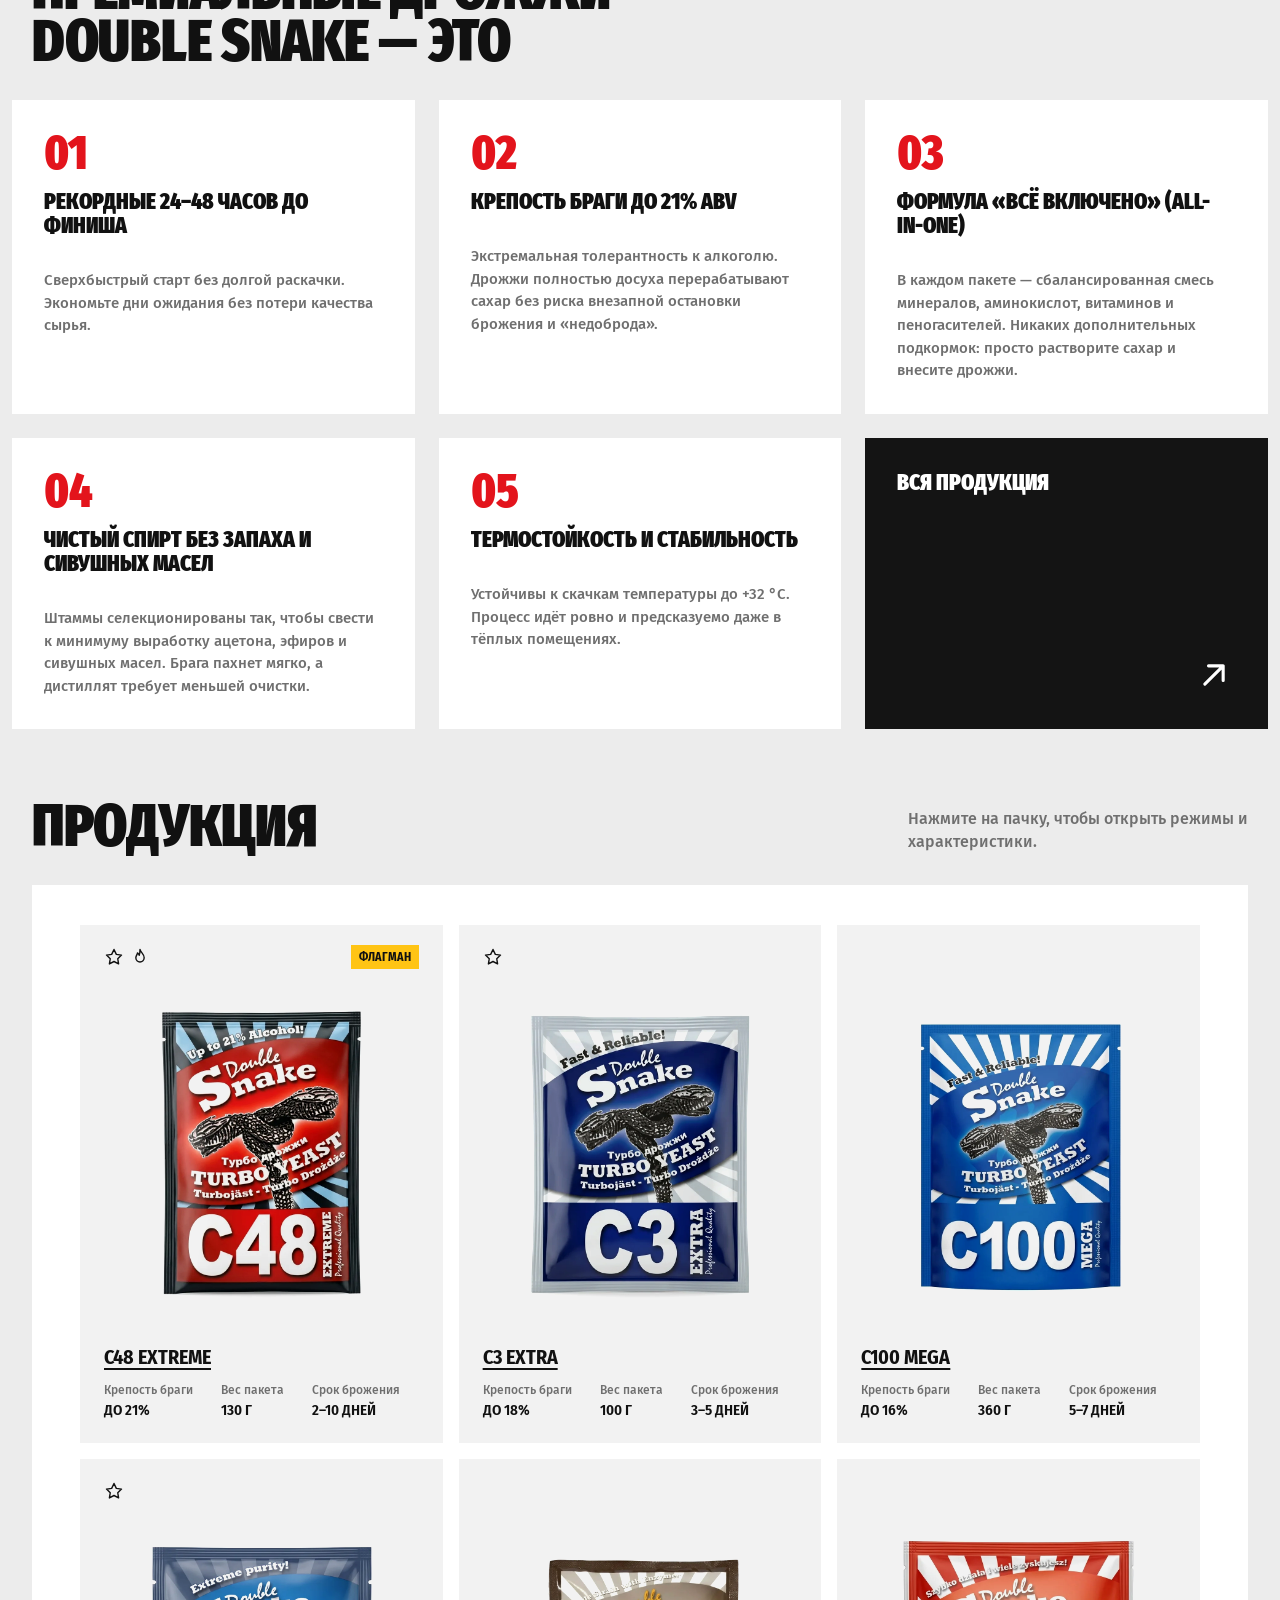
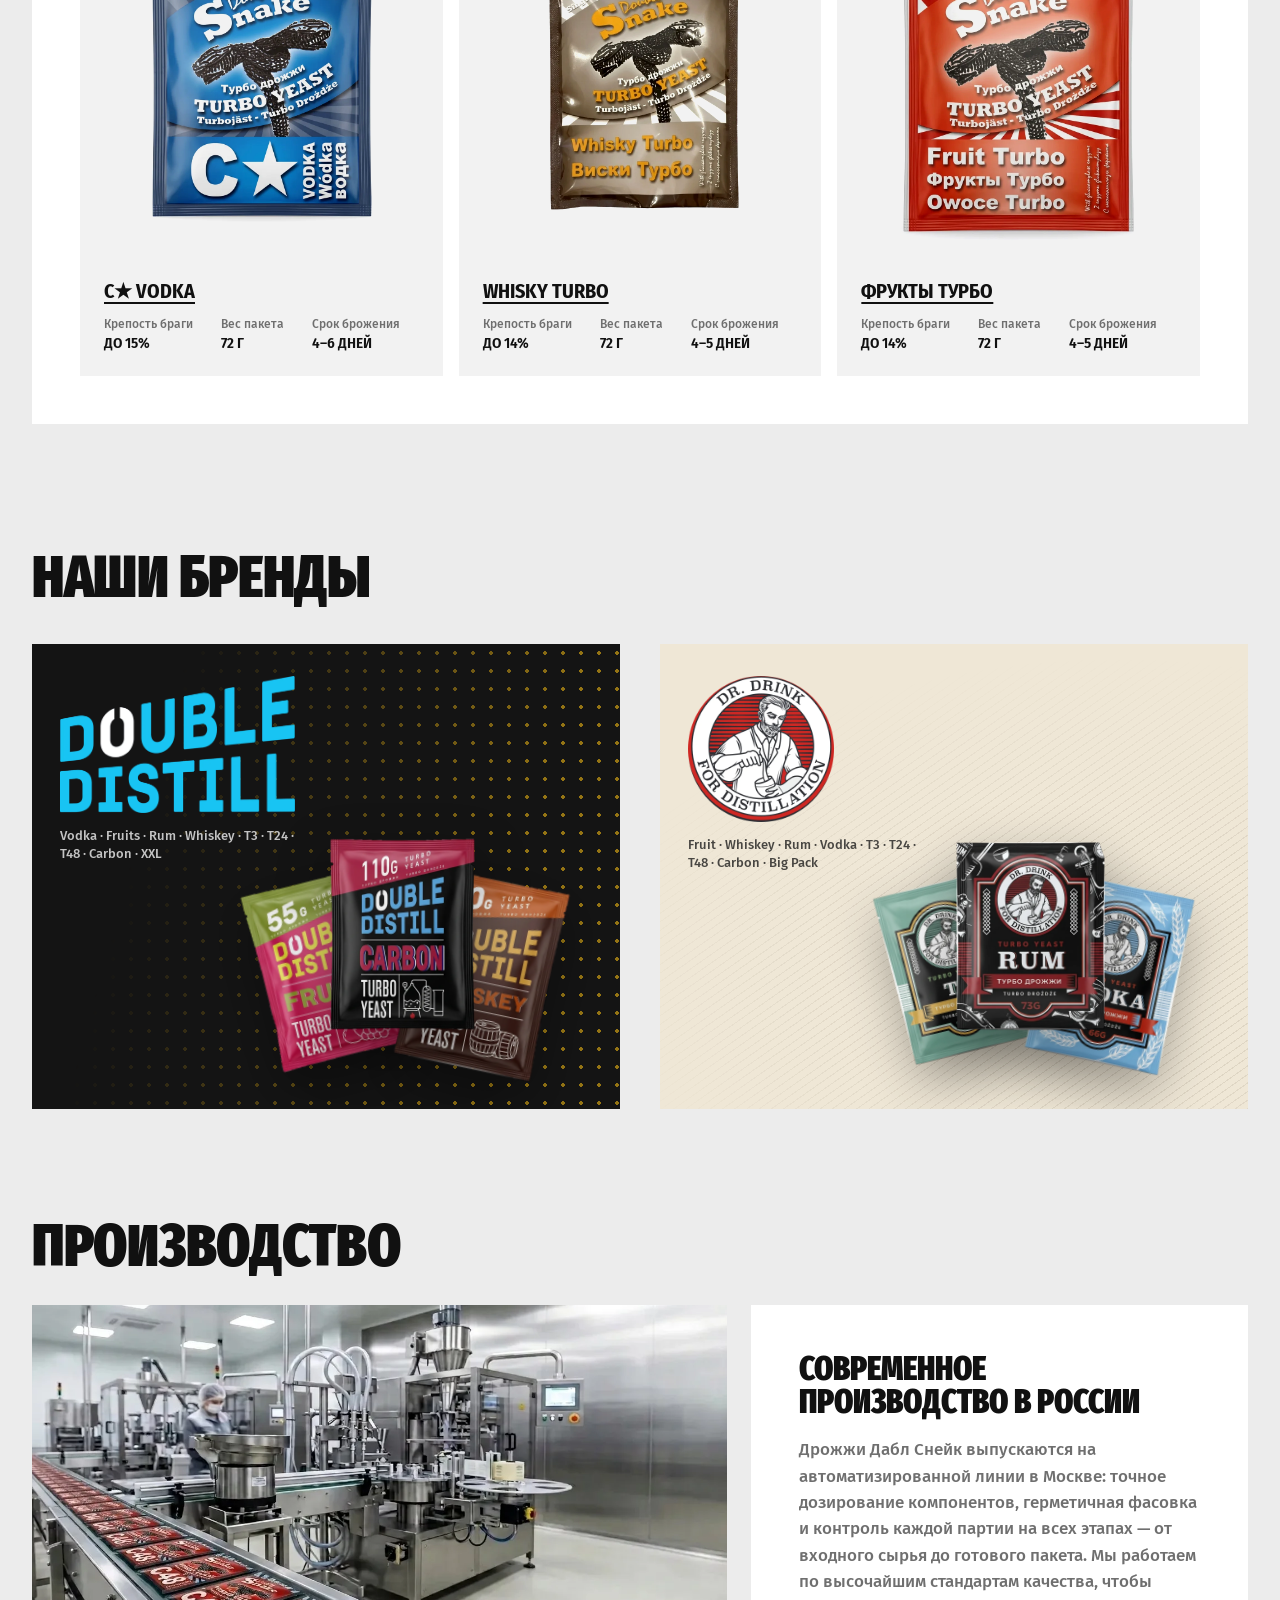
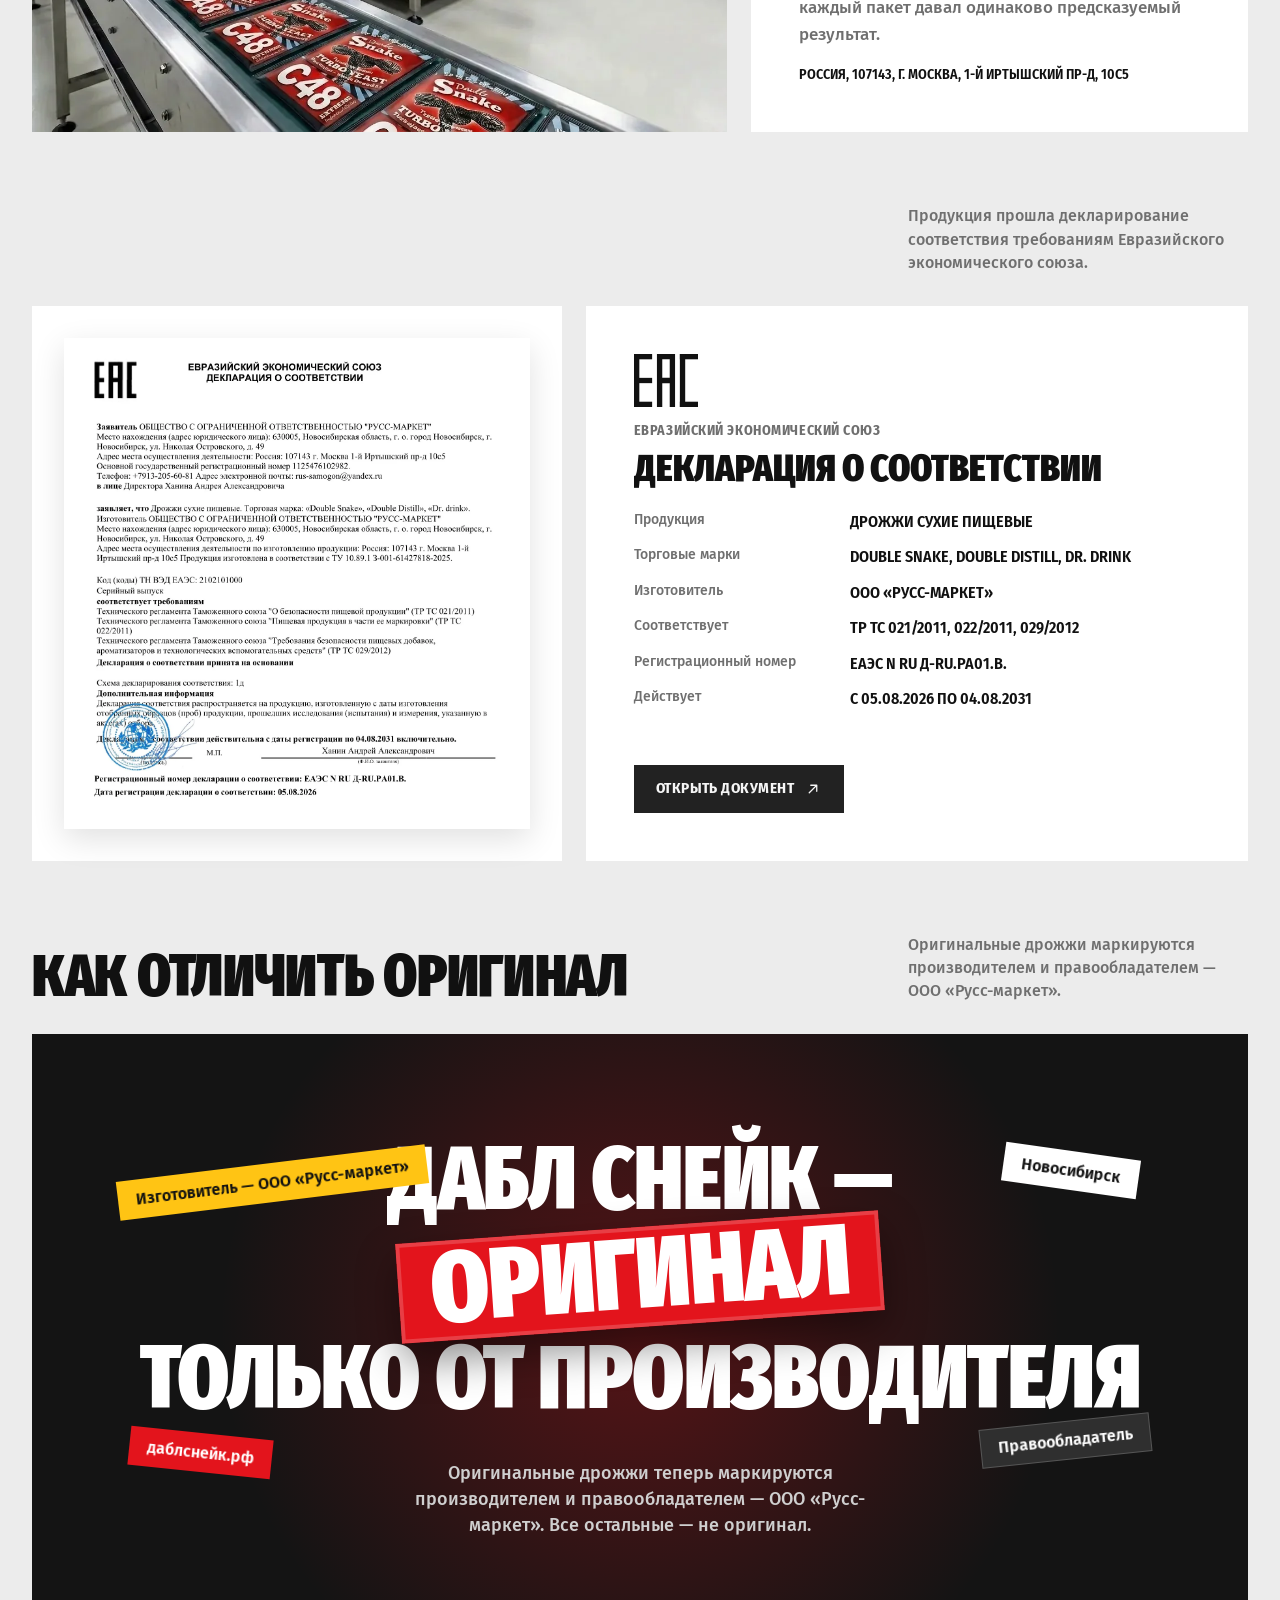
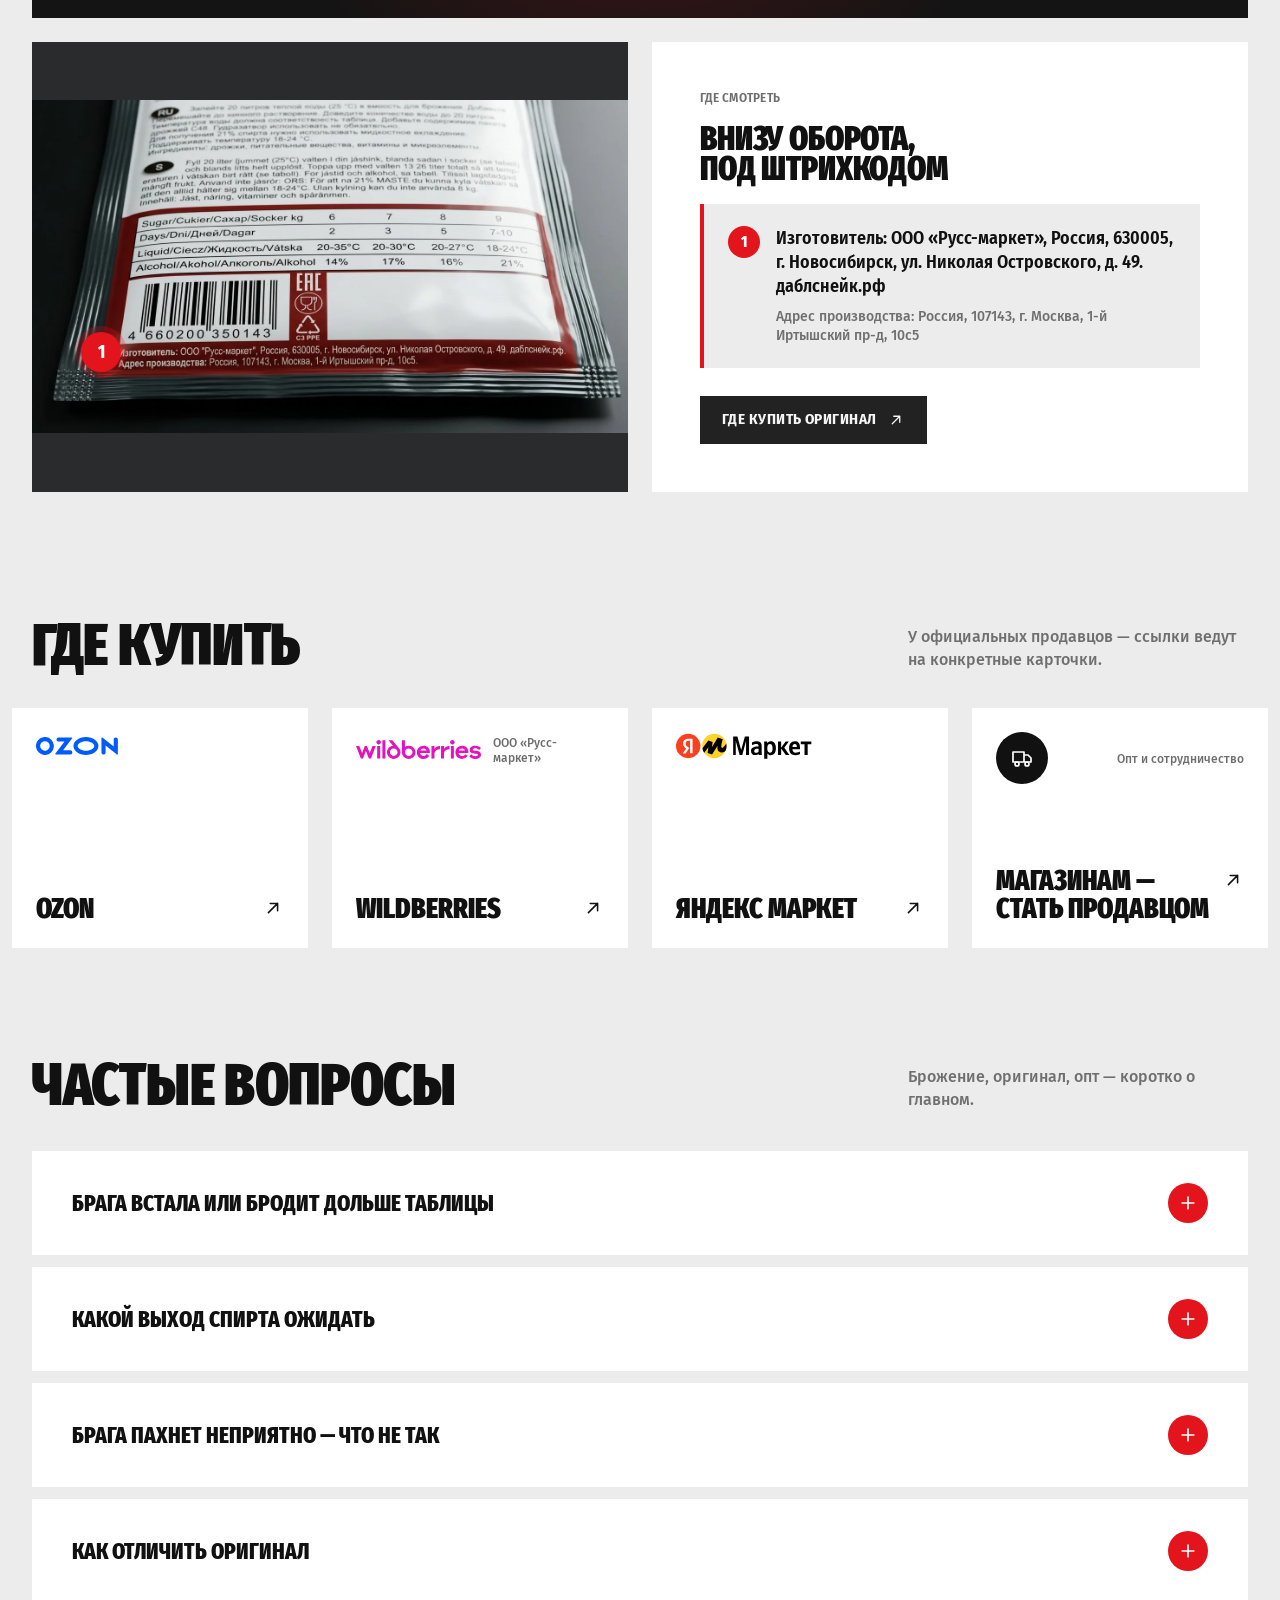
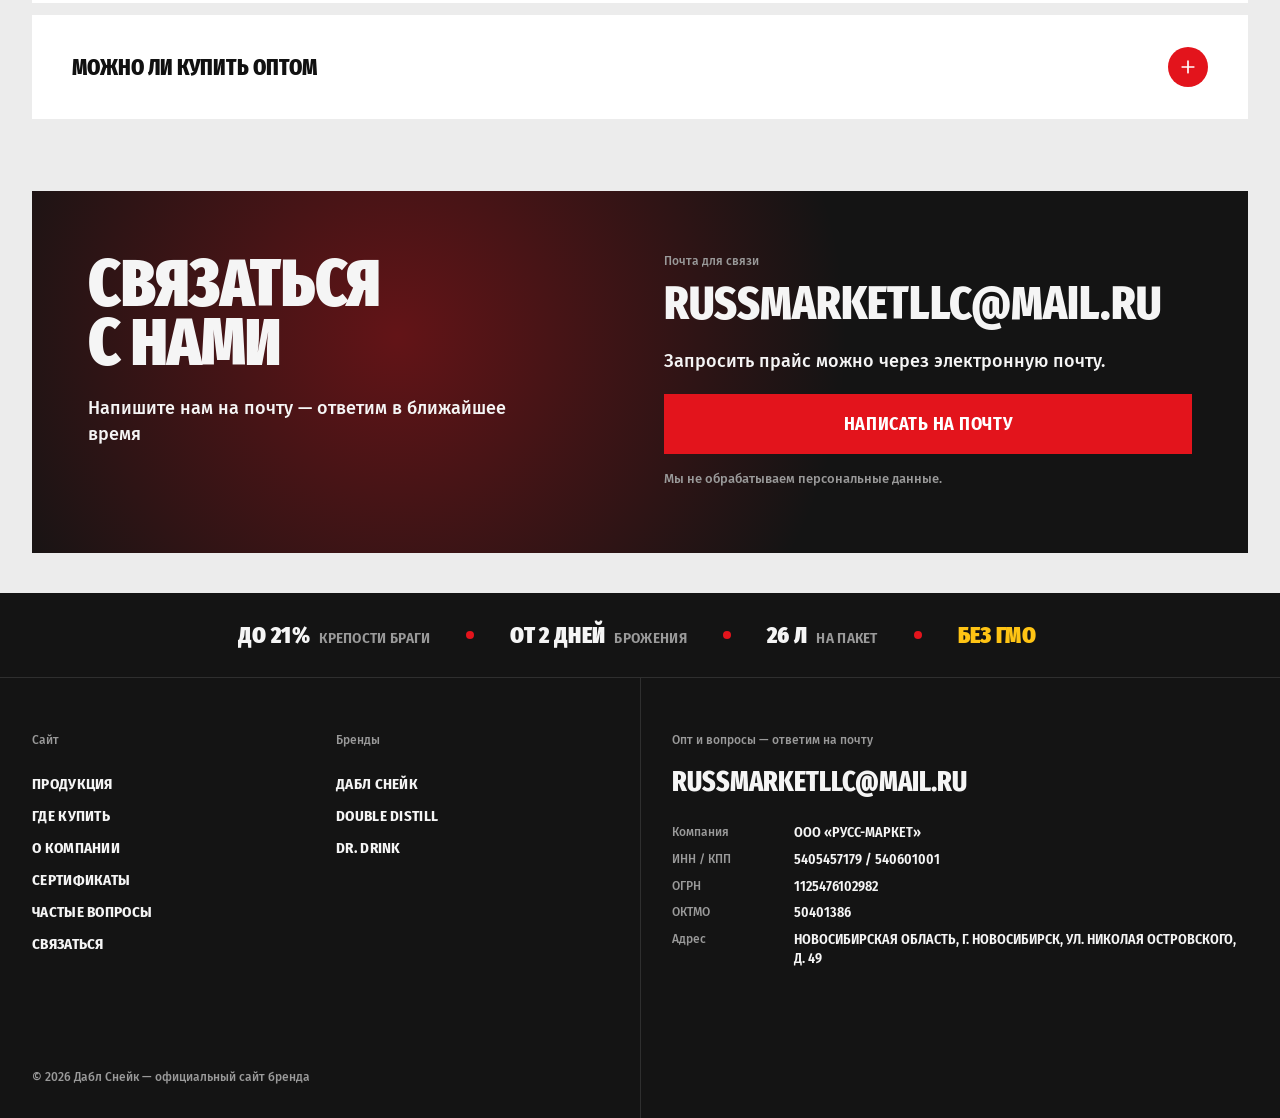
==== commit 2860cdc2: "Подготовка к выкладке: WebP, только нужные картинки, мета-теги - картинки в WebP, пачки не больше 10" ====
--- a/index.html
+++ b/index.html
@@ -4,11 +4,23 @@
 <meta charset="utf-8">
 <meta name="viewport" content="width=device-width, initial-scale=1">
 <title>Дабл Снейк — турбо-дрожжи</title>
+<meta name="description" content="Официальный сайт бренда Дабл Снейк: спиртовые турбо-дрожжи для браги крепостью до 21%. Продукция, документы и где купить оригинал.">
+<link rel="icon" type="image/png" sizes="32x32" href="favicon-32.png">
+<link rel="apple-touch-icon" href="apple-touch-icon.png">
+<meta property="og:type" content="website">
+<meta property="og:site_name" content="Дабл Снейк">
+<meta property="og:title" content="Дабл Снейк — турбо-дрожжи">
+<meta property="og:description" content="Официальный сайт бренда Дабл Снейк: спиртовые турбо-дрожжи для браги крепостью до 21%. Продукция, документы и где купить оригинал.">
+<meta property="og:url" content="https://xn--80achgugeq9a.xn--p1ai/">
+<meta property="og:image" content="https://xn--80achgugeq9a.xn--p1ai/img/og.jpg">
+<meta property="og:image:width" content="1200">
+<meta property="og:image:height" content="630">
+<meta name="twitter:card" content="summary_large_image">
 <link rel="preconnect" href="https://fonts.googleapis.com">
 <link rel="preconnect" href="https://fonts.gstatic.com" crossorigin>
 <link rel="stylesheet" href="https://fonts.googleapis.com/css2?family=Fira+Sans+Condensed:wght@500;600;700&family=Fira+Sans+Extra+Condensed:wght@800;900&family=Fira+Sans:wght@400;500&display=swap">
-<link rel="stylesheet" href="site.css?v=20261008">
-<link rel="stylesheet" href="site-v2.css?v=20261008">
+<link rel="stylesheet" href="site.css?v=20261008-2">
+<link rel="stylesheet" href="site-v2.css?v=20261008-2">
 </head>
 <body>
 <svg width="0" height="0" style="position:absolute" aria-hidden="true">
@@ -53,7 +65,7 @@
       </div>
     </div>
     <div class="h2-art">
-      <a class="ha-link" href="c48.html" aria-label="C48 Extreme — открыть карточку"><img class="ha-pack ha-main" src="img/c48-cut.png" alt="Пакет C48 Extreme"></a>
+      <a class="ha-link" href="c48.html" aria-label="C48 Extreme — открыть карточку"><img class="ha-pack ha-main" src="img/c48-cut.webp" alt="Пакет C48 Extreme"></a>
       <a class="tag yellow ha-flag" href="c48.html">Флагман — C48 Extreme →</a>
       <span class="ha-num">до 21%<small>крепость браги</small></span>
     </div>
@@ -81,37 +93,37 @@
       <div class="cards" id="cells">
       <article class="pcard on">
         <div class="pcard-top"><span class="pcard-marks"><svg class="i"><use href="#i-star"/></svg><svg class="i"><use href="#i-flame"/></svg></span><span class="tag yellow">Флагман</span></div>
-        <a class="pcard-pic" href="c48.html" tabindex="-1"><img src="img/c48.png" alt="Пакет C48 Extreme"></a>
+        <a class="pcard-pic" href="c48.html" tabindex="-1"><img src="img/c48.webp" alt="Пакет C48 Extreme"></a>
         <div class="pcard-row"><h3><a href="c48.html">C48 Extreme</a></h3></div>
         <dl class="pcard-spec"><div><dt>Крепость браги</dt><dd>до 21%</dd></div><div><dt>Вес пакета</dt><dd>130 г</dd></div><div><dt>Срок брожения</dt><dd>2–10 дней</dd></div></dl>
       </article>
       <article class="pcard">
         <div class="pcard-top"><span class="pcard-marks"><svg class="i"><use href="#i-star"/></svg></span></div>
-        <a class="pcard-pic" href="c48.html" tabindex="-1"><img src="img/c3.png" alt="Пакет C3 Extra"></a>
+        <a class="pcard-pic" href="c48.html" tabindex="-1"><img src="img/c3.webp" alt="Пакет C3 Extra"></a>
         <div class="pcard-row"><h3><a href="c48.html">C3 Extra</a></h3></div>
         <dl class="pcard-spec"><div><dt>Крепость браги</dt><dd>до 18%</dd></div><div><dt>Вес пакета</dt><dd>100 г</dd></div><div><dt>Срок брожения</dt><dd>3–5 дней</dd></div></dl>
       </article>
       <article class="pcard">
         <div class="pcard-top"><span class="pcard-marks"></span></div>
-        <a class="pcard-pic" href="c48.html" tabindex="-1"><img src="img/c100.png" alt="Пакет C100 Mega"></a>
+        <a class="pcard-pic" href="c48.html" tabindex="-1"><img src="img/c100.webp" alt="Пакет C100 Mega"></a>
         <div class="pcard-row"><h3><a href="c48.html">C100 Mega</a></h3></div>
         <dl class="pcard-spec"><div><dt>Крепость браги</dt><dd>до 16%</dd></div><div><dt>Вес пакета</dt><dd>360 г</dd></div><div><dt>Срок брожения</dt><dd>5–7 дней</dd></div></dl>
       </article>
       <article class="pcard">
         <div class="pcard-top"><span class="pcard-marks"><svg class="i"><use href="#i-star"/></svg></span></div>
-        <a class="pcard-pic" href="c48.html" tabindex="-1"><img src="img/vodka.png" alt="Пакет C★ Vodka"></a>
+        <a class="pcard-pic" href="c48.html" tabindex="-1"><img src="img/vodka.webp" alt="Пакет C★ Vodka"></a>
         <div class="pcard-row"><h3><a href="c48.html">C★ Vodka</a></h3></div>
         <dl class="pcard-spec"><div><dt>Крепость браги</dt><dd>до 15%</dd></div><div><dt>Вес пакета</dt><dd>72 г</dd></div><div><dt>Срок брожения</dt><dd>4–6 дней</dd></div></dl>
       </article>
       <article class="pcard">
         <div class="pcard-top"><span class="pcard-marks"></span></div>
-        <a class="pcard-pic" href="c48.html" tabindex="-1"><img class="zw2" src="img/whisky-v2.png" alt="Пакет Whisky Turbo"></a>
+        <a class="pcard-pic" href="c48.html" tabindex="-1"><img class="zw2" src="img/whisky-v2.webp" alt="Пакет Whisky Turbo"></a>
         <div class="pcard-row"><h3><a href="c48.html">Whisky Turbo</a></h3></div>
         <dl class="pcard-spec"><div><dt>Крепость браги</dt><dd>до 14%</dd></div><div><dt>Вес пакета</dt><dd>72 г</dd></div><div><dt>Срок брожения</dt><dd>4–5 дней</dd></div></dl>
       </article>
       <article class="pcard">
         <div class="pcard-top"><span class="pcard-marks"></span></div>
-        <a class="pcard-pic" href="c48.html" tabindex="-1"><img class="zf" src="img/fruits.png" alt="Пакет Фрукты Турбо"></a>
+        <a class="pcard-pic" href="c48.html" tabindex="-1"><img class="zf" src="img/fruits.webp" alt="Пакет Фрукты Турбо"></a>
         <div class="pcard-row"><h3><a href="c48.html">Фрукты Турбо</a></h3></div>
         <dl class="pcard-spec"><div><dt>Крепость браги</dt><dd>до 14%</dd></div><div><dt>Вес пакета</dt><dd>72 г</dd></div><div><dt>Срок брожения</dt><dd>4–5 дней</dd></div></dl>
       </article>
@@ -125,12 +137,12 @@
     <div class="pnl-head ttl"><h2 class="display d2 rv">Наши бренды</h2></div>
     <div class="pb-grid">
       <div class="pb-card pb-dark pb-dd">
-        <span class="pb-fan" aria-hidden="true"><img class="f1" src="img/dd-fruits-cut.png" alt=""><img class="f2" src="img/dd-carbon-cut.png" alt=""><img class="f3" src="img/dd-whiskey-cut.png" alt=""></span>
-        <span class="pb-text"><img class="pb-logo pb-logo-dd" src="img/brand-dd.png" alt="Double Distill"><span class="pb-cap">Vodka · Fruits · Rum · Whiskey · T3 · T24 · T48 · Carbon · XXL</span></span>
+        <span class="pb-fan" aria-hidden="true"><img class="f1" src="img/dd-fruits-cut.webp" alt=""><img class="f2" src="img/dd-carbon-cut.webp" alt=""><img class="f3" src="img/dd-whiskey-cut.webp" alt=""></span>
+        <span class="pb-text"><img class="pb-logo pb-logo-dd" src="img/brand-dd.webp" alt="Double Distill"><span class="pb-cap">Vodka · Fruits · Rum · Whiskey · T3 · T24 · T48 · Carbon · XXL</span></span>
       </div>
       <div class="pb-card pb-paper pb-dr">
-        <span class="pb-fan" aria-hidden="true"><img class="f1" src="img/dr-t3-cut.png" alt=""><img class="f2" src="img/dr-rum-cut.png" alt=""><img class="f3" src="img/dr-vodka-cut.png" alt=""></span>
-        <span class="pb-text"><img class="pb-logo pb-logo-dr" src="img/brand-dr.png" alt="Dr. Drink"><span class="pb-cap">Fruit · Whiskey · Rum · Vodka · T3 · T24 · T48 · Carbon · Big Pack</span></span>
+        <span class="pb-fan" aria-hidden="true"><img class="f1" src="img/dr-t3-cut.webp" alt=""><img class="f2" src="img/dr-rum-cut.webp" alt=""><img class="f3" src="img/dr-vodka-cut.webp" alt=""></span>
+        <span class="pb-text"><img class="pb-logo pb-logo-dr" src="img/brand-dr.webp" alt="Dr. Drink"><span class="pb-cap">Fruit · Whiskey · Rum · Vodka · T3 · T24 · T48 · Carbon · Big Pack</span></span>
       </div>
     </div>
   </section>
@@ -140,7 +152,7 @@
   <section class="sec c prod-sec" id="production">
     <div class="pnl-head ttl"><h2 class="display d2 rv">Производство</h2></div>
     <div class="prod">
-      <figure class="prod-pic"><img src="img/production.jpg" alt="Линия фасовки дрожжей Дабл Снейк"></figure>
+      <figure class="prod-pic"><img src="img/production.webp" alt="Линия фасовки дрожжей Дабл Снейк"></figure>
       <div class="prod-text">
         <p class="prod-lead">Современное производство в России</p>
         <p>Дрожжи Дабл Снейк выпускаются на автоматизированной линии в Москве: точное дозирование компонентов, герметичная фасовка и контроль каждой партии на всех этапах — от входного сырья до готового пакета. Мы работаем по высочайшим стандартам качества, чтобы каждый пакет давал одинаково предсказуемый результат.</p>
@@ -152,7 +164,7 @@
   <section class="sec c decl-sec" id="certificate">
     <div class="pnl-head ttl"><h2 class="display d2 rv">Сертификаты</h2><p>Продукция прошла декларирование соответствия требованиям Евразийского экономического союза.</p></div>
     <div class="decl">
-      <a class="decl-pic" href="img/declaration-eaes.jpg" target="_blank" rel="noopener" aria-label="Открыть декларацию о соответствии ЕАЭС целиком"><img src="img/declaration-eaes.jpg" alt="Евразийский экономический союз. Декларация о соответствии, ООО «Русс-маркет»"></a>
+      <a class="decl-pic" href="img/declaration-eaes.webp" target="_blank" rel="noopener" aria-label="Открыть декларацию о соответствии ЕАЭС целиком"><img src="img/declaration-eaes.webp" alt="Евразийский экономический союз. Декларация о соответствии, ООО «Русс-маркет»"></a>
       <div class="decl-text">
         <img class="decl-eac" src="img/eac.svg" alt="EAC">
         <p class="decl-kicker">Евразийский экономический союз</p>
@@ -165,7 +177,7 @@
           <div><dt>Регистрационный номер</dt><dd>ЕАЭС N RU Д-RU.PA01.B.</dd></div>
           <div><dt>Действует</dt><dd>с 05.08.2026 по 04.08.2031</dd></div>
         </dl>
-        <a class="btn btn-dark decl-btn" href="img/declaration-eaes.jpg" target="_blank" rel="noopener">Открыть документ <svg class="i" style="width:18px;height:18px"><use href="#i-arrow"/></svg></a>
+        <a class="btn btn-dark decl-btn" href="img/declaration-eaes.webp" target="_blank" rel="noopener">Открыть документ <svg class="i" style="width:18px;height:18px"><use href="#i-arrow"/></svg></a>
       </div>
     </div>
   </section>
@@ -182,7 +194,7 @@
     </div>
     <div class="orig orig1">
       <div class="orig-pic">
-        <span class="ob-pack ob-pack3"><img src="img/c48-back-v3.jpg" alt="Нижняя часть оборота пакета C48 Extreme: строки «Изготовитель» и «Адрес производства»"><span class="hot" style="left:11.6%;top:75.6%">1</span></span>
+        <span class="ob-pack ob-pack3"><img src="img/c48-back-v3.webp" alt="Нижняя часть оборота пакета C48 Extreme: строки «Изготовитель» и «Адрес производства»"><span class="hot" style="left:11.6%;top:75.6%">1</span></span>
       </div>
       <div class="ob-text">
         <div class="label ob-kicker">Где смотреть</div>
@@ -283,6 +295,6 @@
     </div>
   </div>
 </dialog>
-<script src="site.js?v=20261008"></script>
+<script src="site.js?v=20261008-2"></script>
 <script>if (/brands=b/.test(location.search)) document.documentElement.classList.add('brands-b');</script></body>
 </html>
--- a/site.css
+++ b/site.css
@@ -179,7 +179,7 @@
 .signs { display: grid; grid-template-columns: repeat(3, 1fr); border-top: 1px solid var(--line); border-bottom: 1px solid var(--line); }
 .sign { padding: 20px var(--pad) 28px; border-right: 1px solid var(--line); background: var(--bg); }
 .sign:last-child { border-right: 0; }
-.sign .shot { aspect-ratio: 4 / 3; background: #fff url(img/c48.png) no-repeat; background-size: 260%; margin-bottom: 16px; position: relative; }
+.sign .shot { aspect-ratio: 4 / 3; background: #fff url(img/c48.webp) no-repeat; background-size: 260%; margin-bottom: 16px; position: relative; }
 .sign .shot::after { content: 'фото детали реальной пачки — от клиента'; position: absolute; left: 8px; bottom: 8px; font: 500 11px/1 var(--text); background: var(--ink); color: #fff; padding: 6px 8px; border-radius: 2px; }
 .s1 { background-position: 100% 0 !important; } .s2 { background-position: 50% 100% !important; } .s3 { background-position: 0 40% !important; }
 .sign h4 { display: flex; align-items: center; gap: 10px; margin: 0 0 8px; font: 700 18px/1.1 var(--cond); text-transform: uppercase; }
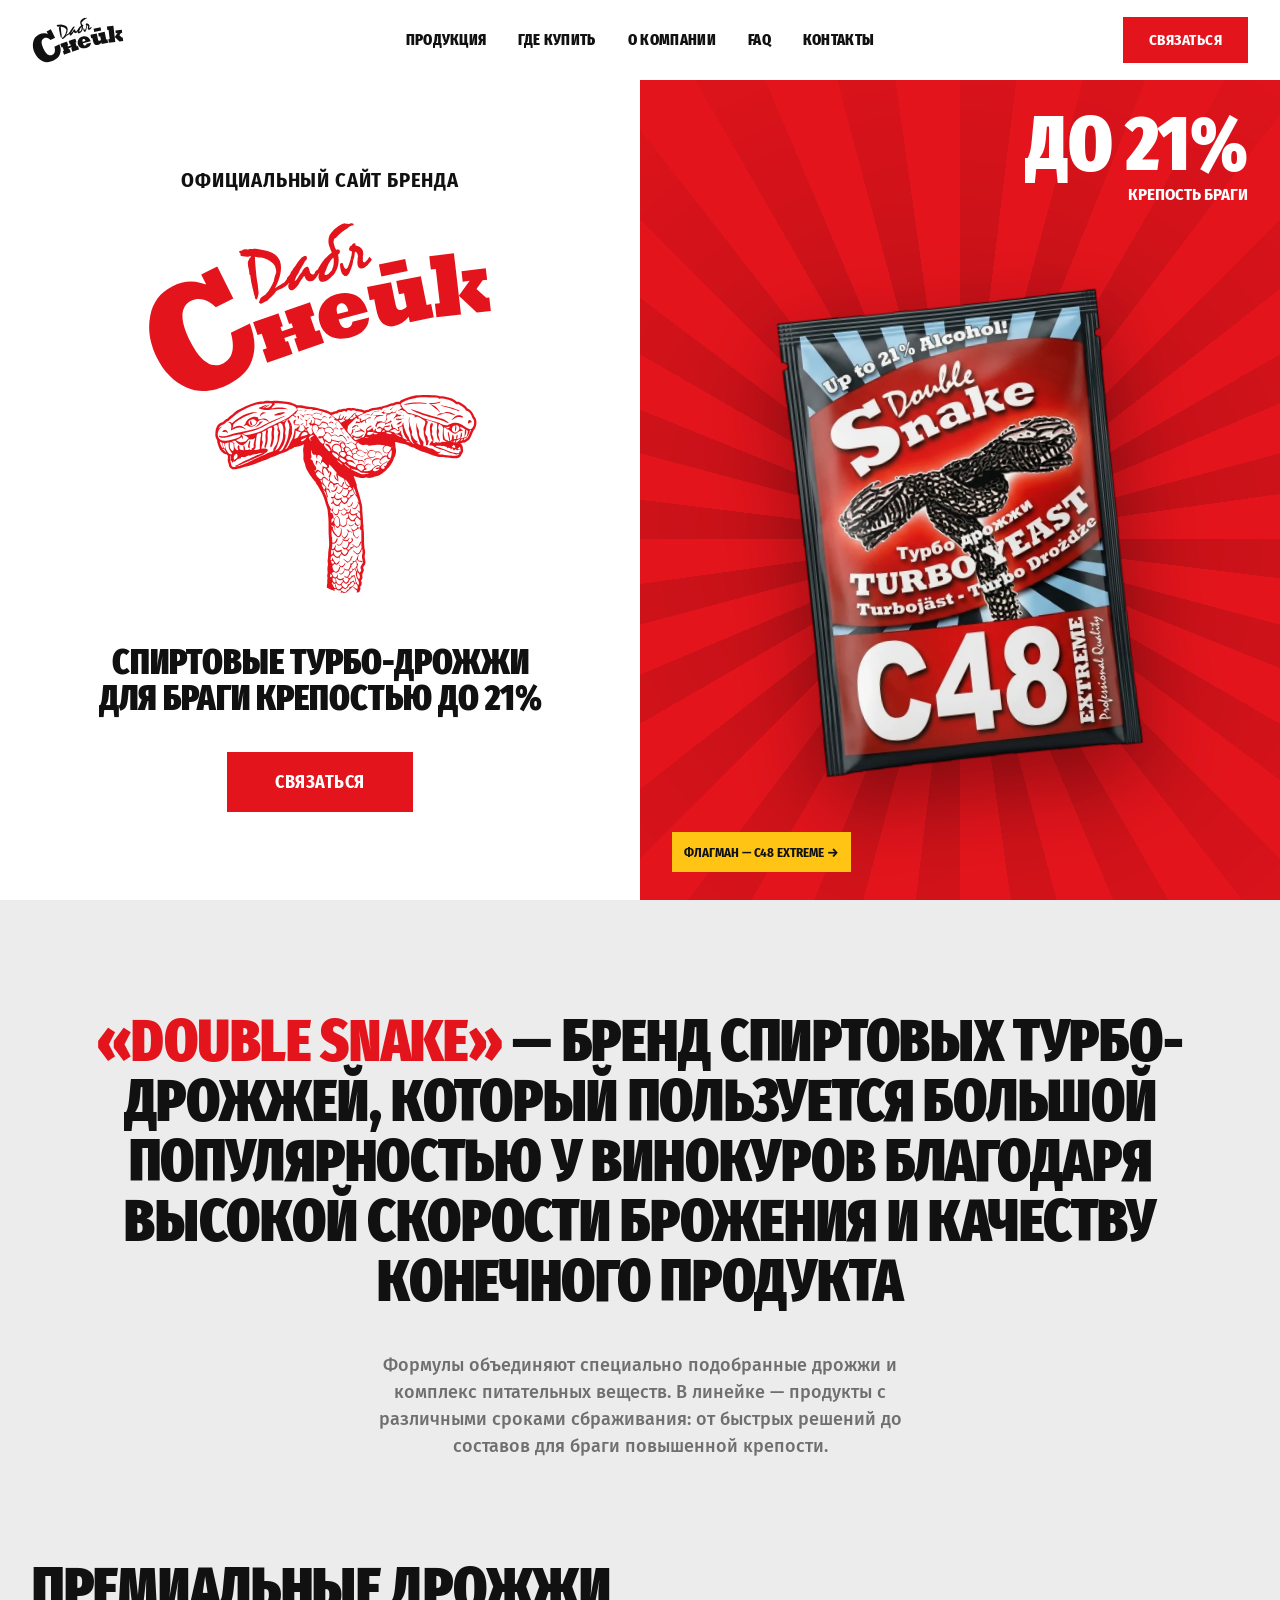
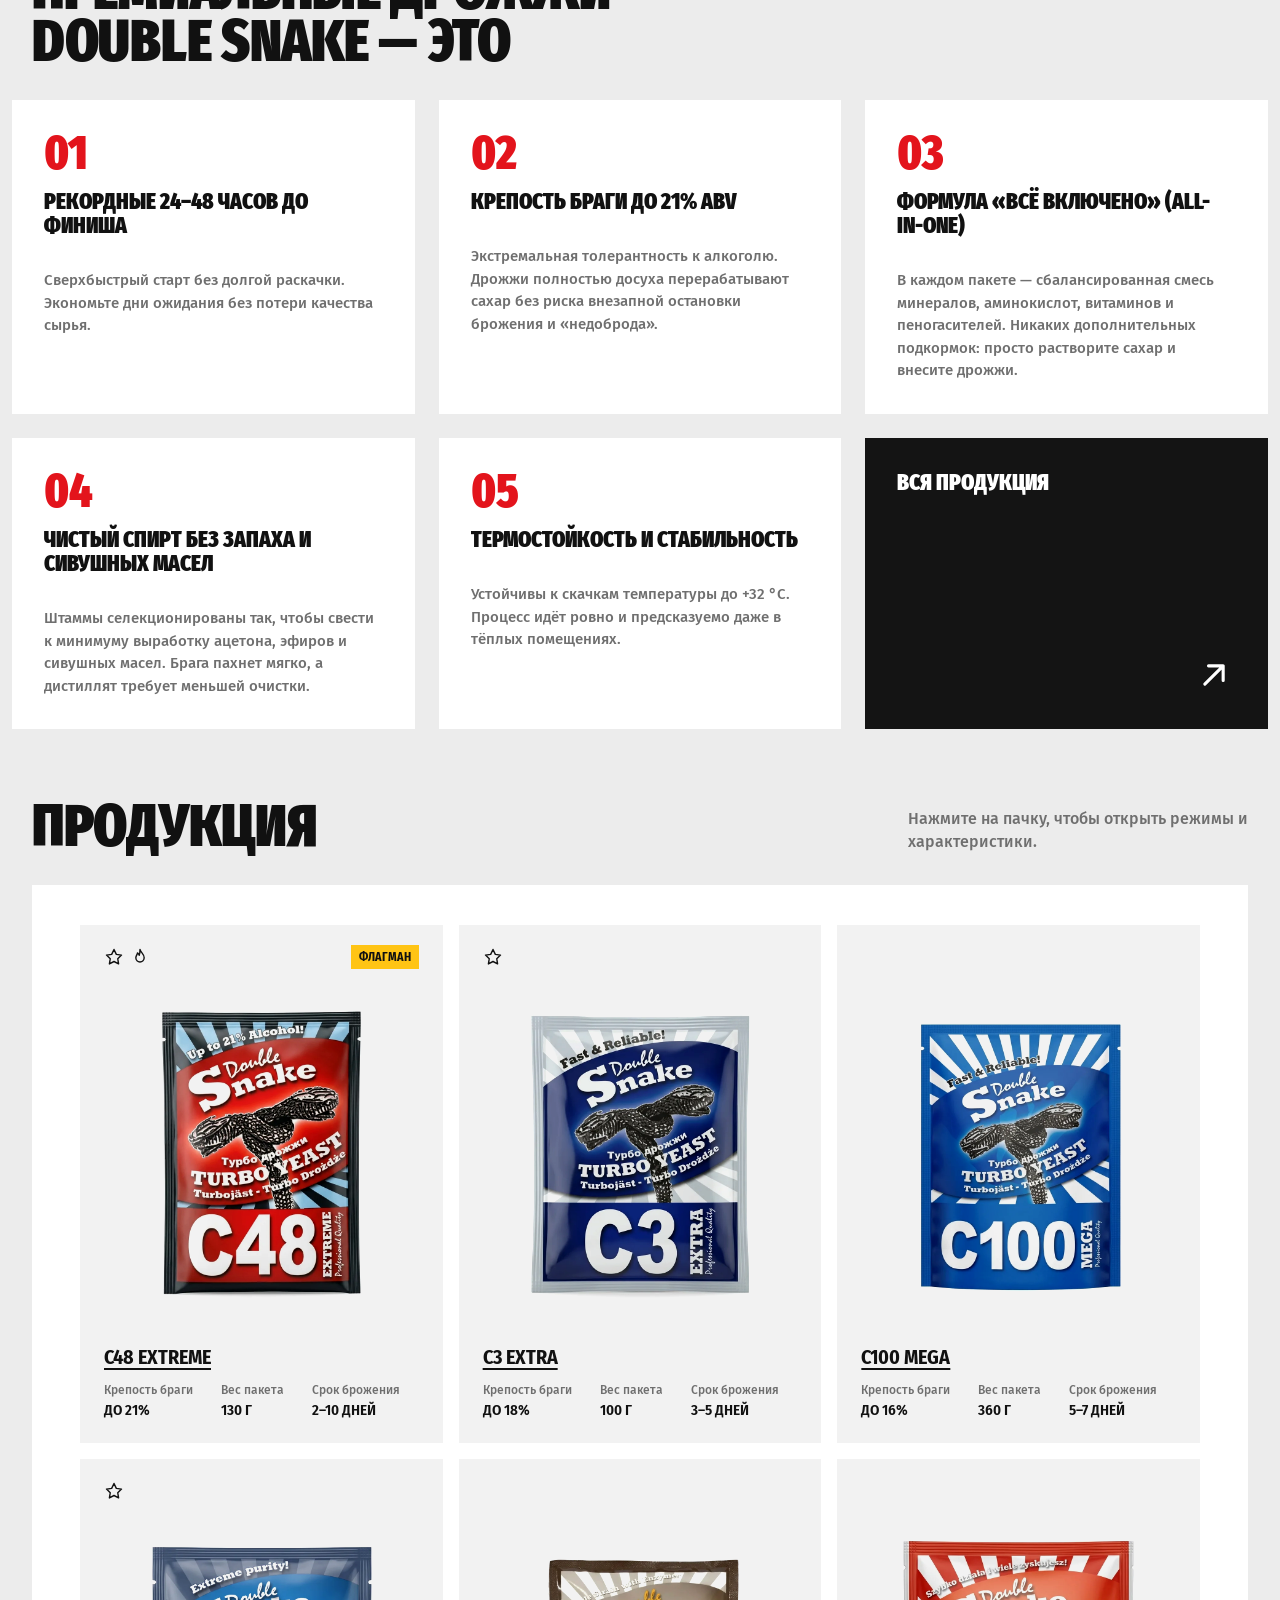
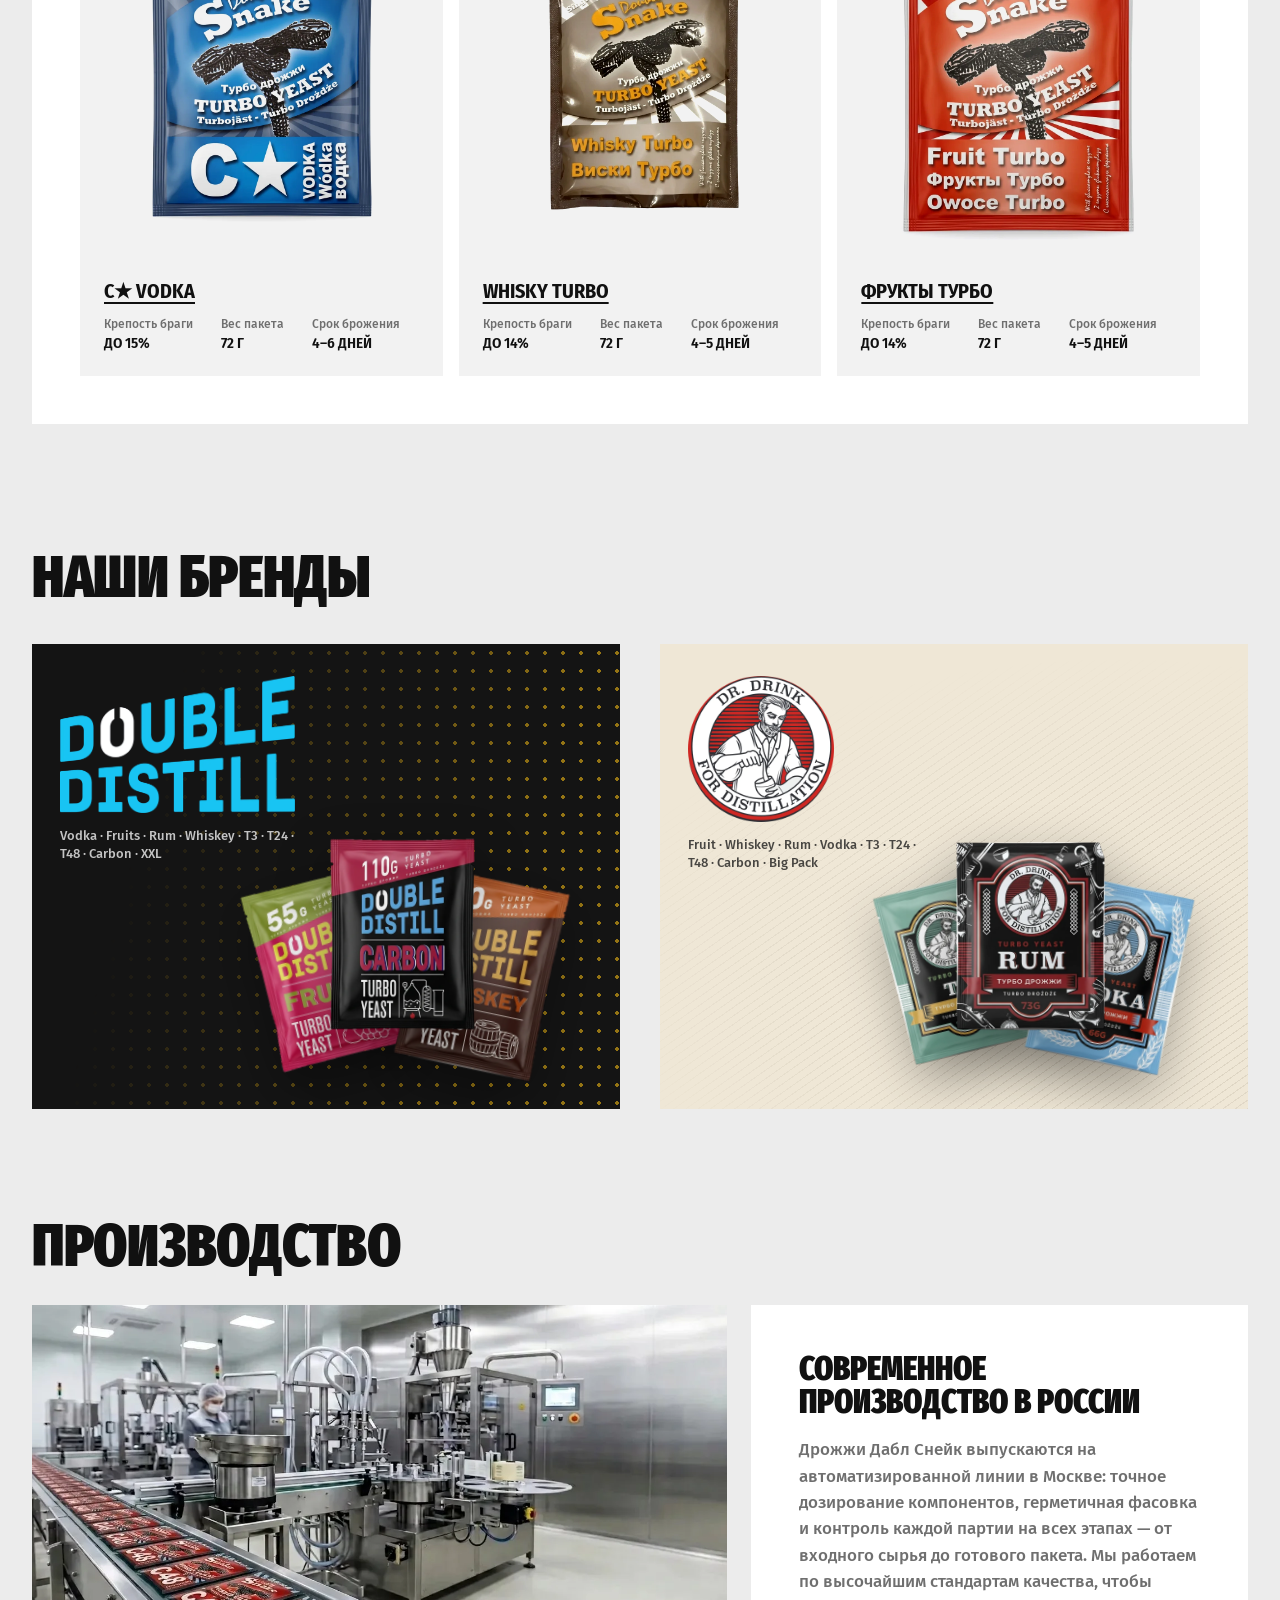
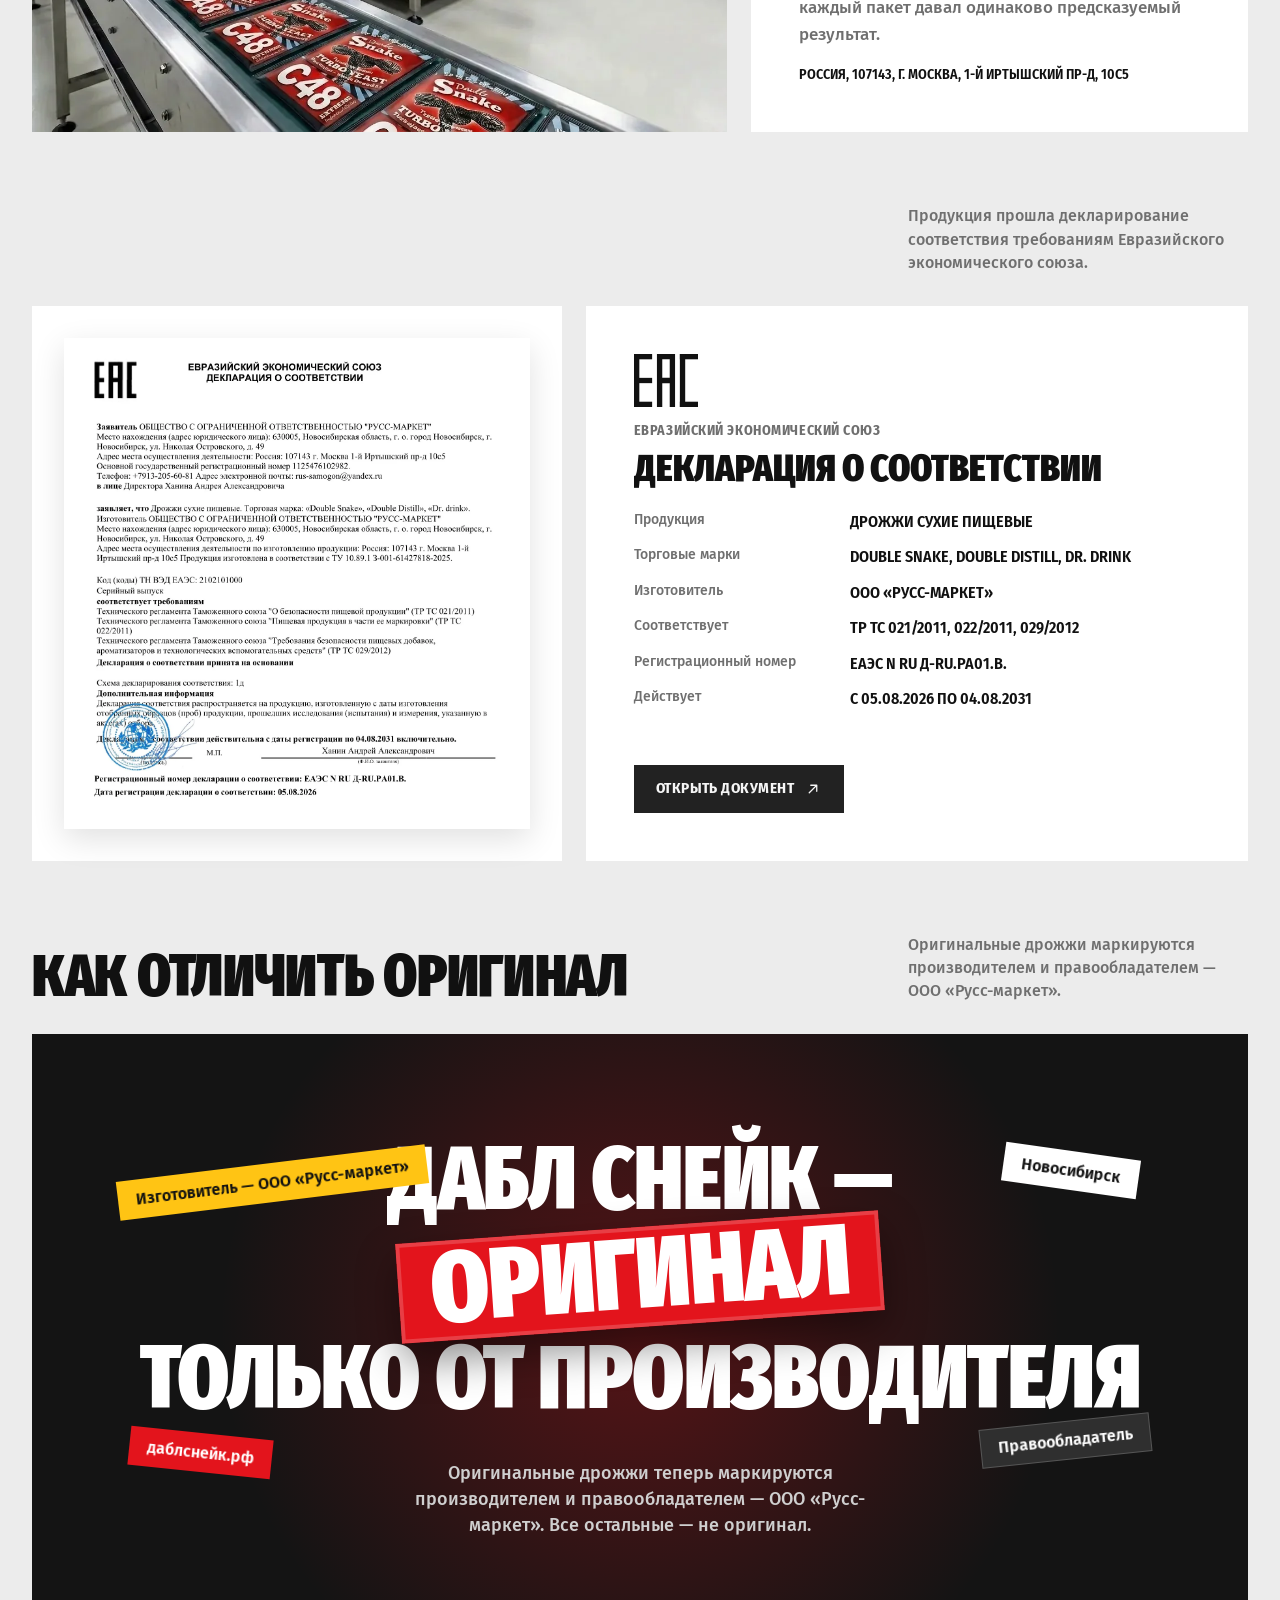
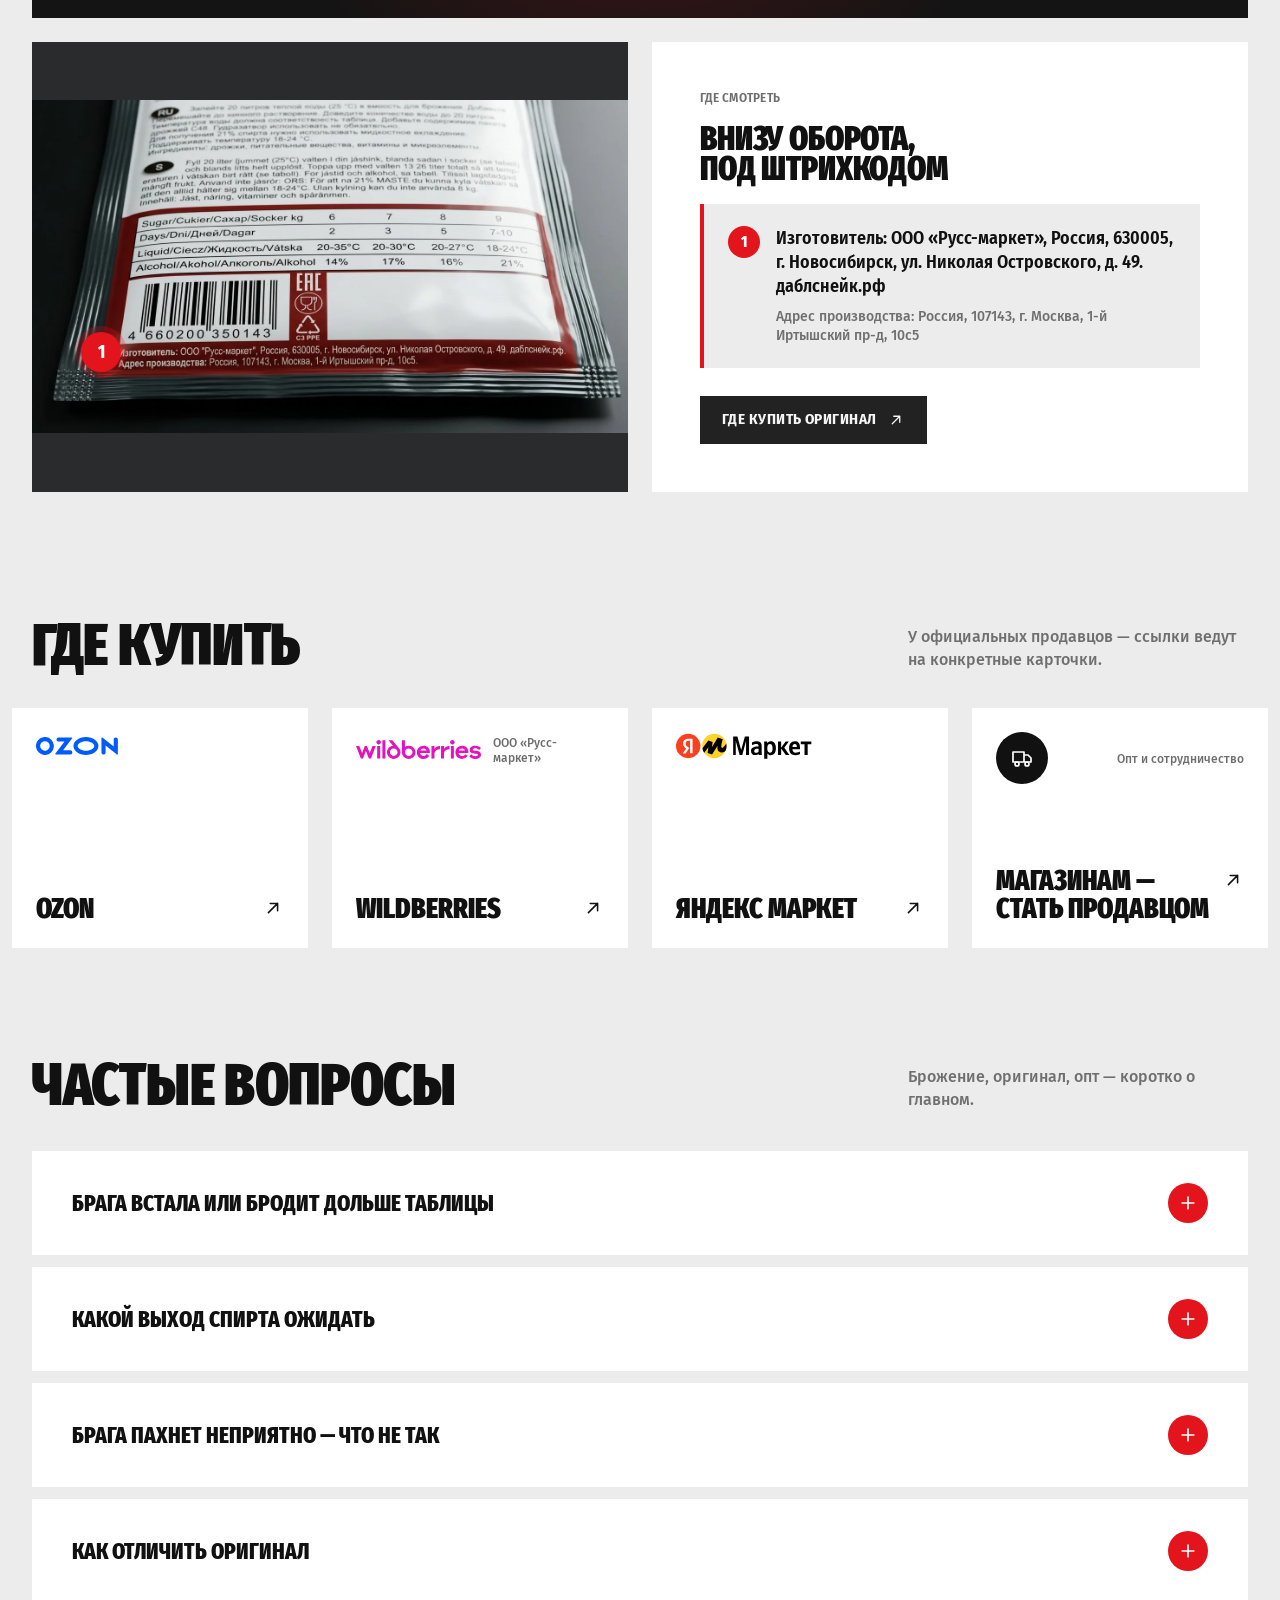
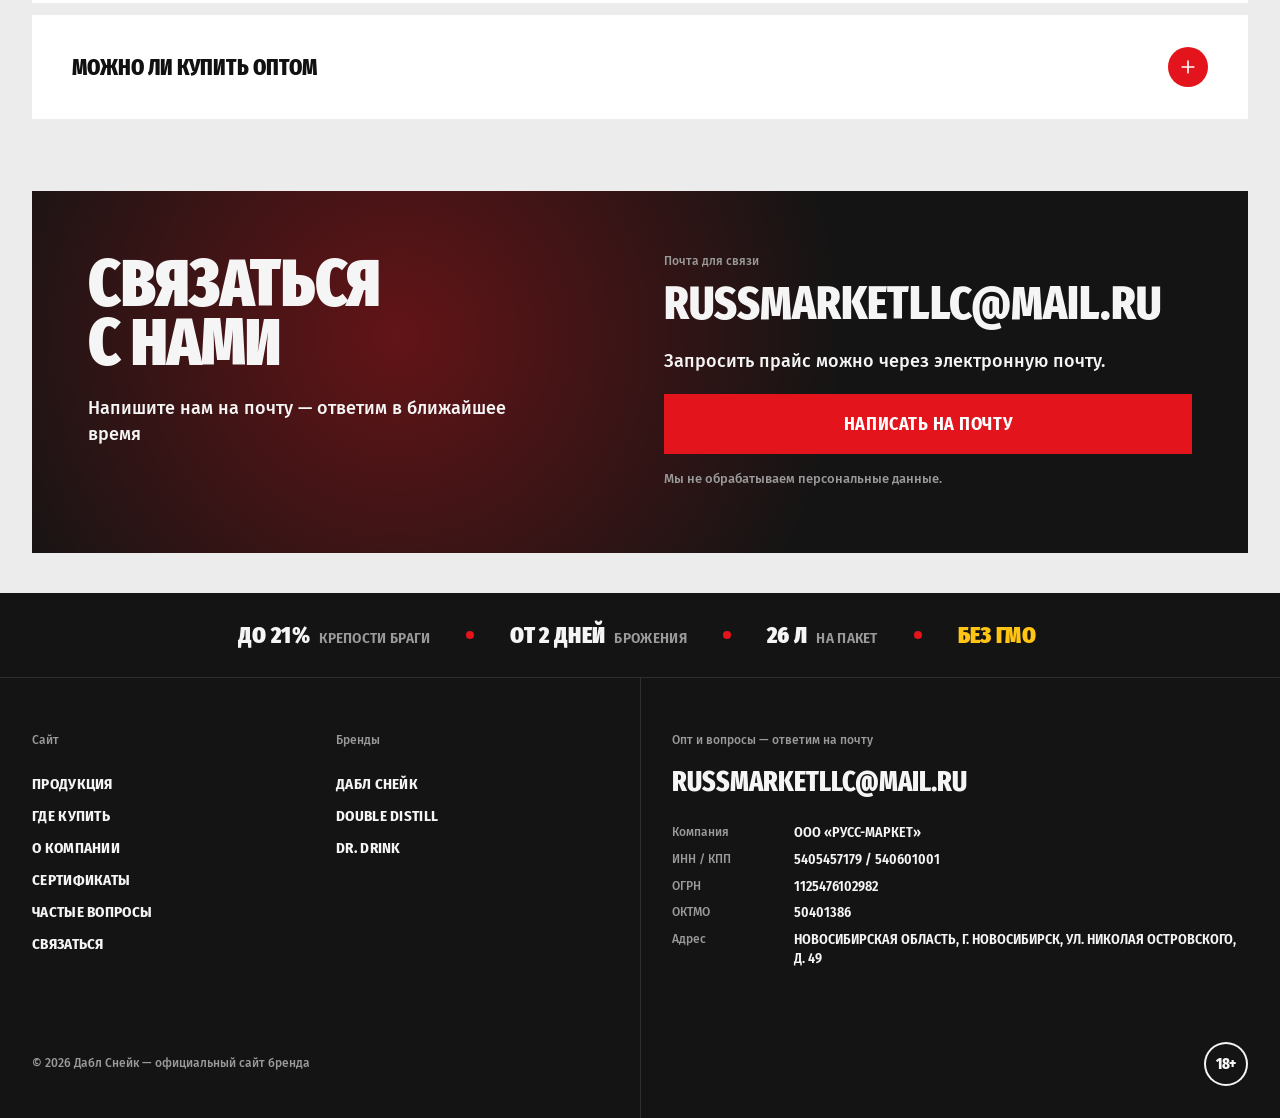
==== commit c90a2aa5: "Значок 18+ в подвале Справа в нижней строке подвала, на одной линии с ©; на телефоне — в самом низу " ====
--- a/index.html
+++ b/index.html
@@ -19,8 +19,8 @@
 <link rel="preconnect" href="https://fonts.googleapis.com">
 <link rel="preconnect" href="https://fonts.gstatic.com" crossorigin>
 <link rel="stylesheet" href="https://fonts.googleapis.com/css2?family=Fira+Sans+Condensed:wght@500;600;700&family=Fira+Sans+Extra+Condensed:wght@800;900&family=Fira+Sans:wght@400;500&display=swap">
-<link rel="stylesheet" href="site.css?v=20261008-2">
-<link rel="stylesheet" href="site-v2.css?v=20261008-2">
+<link rel="stylesheet" href="site.css?v=20261008-4">
+<link rel="stylesheet" href="site-v2.css?v=20261008-4">
 </head>
 <body>
 <svg width="0" height="0" style="position:absolute" aria-hidden="true">
@@ -276,7 +276,7 @@
         <div><dt>ОКТМО</dt><dd>50401386</dd></div>
         <div><dt>Адрес</dt><dd>Новосибирская область, г. Новосибирск, ул. Николая Островского, д. 49</dd></div>
       </dl>
-      <div class="ft-bottom ft-bottom-r"><span></span></div>
+      <div class="ft-bottom ft-bottom-r"><span class="age18" role="img" aria-label="Только для лиц старше 18 лет">18+</span></div>
     </div>
   </div>
 </footer><dialog class="cdlg" id="contact-dlg" aria-labelledby="cdlg-title">
@@ -295,6 +295,6 @@
     </div>
   </div>
 </dialog>
-<script src="site.js?v=20261008-2"></script>
+<script src="site.js?v=20261008-4"></script>
 <script>if (/brands=b/.test(location.search)) document.documentElement.classList.add('brands-b');</script></body>
 </html>
--- a/site.css
+++ b/site.css
@@ -1524,7 +1524,7 @@
 /* скругления убраны у всех элементов; круги (номера, точки, «+», маркер на обороте) остаются кругами */
 :root { --r: 0px; --pnl-r: 0px; }
 *, *::before, *::after { border-radius: 0 !important; }
-.cdlg-x, .faq4-list summary::after, .ft-adv i, .h4-mps i, .h4-rays, .hg-ava, .hot, .hr-n, .tabbar a, .pb-red::before { border-radius: 50% !important; }
+.age18, .cdlg-x, .faq4-list summary::after, .ft-adv i, .h4-mps i, .h4-rays, .hg-ava, .hot, .hr-n, .tabbar a, .pb-red::before { border-radius: 50% !important; }
 /* ===== «О бренде» v3 (реф Beanro): без заголовка; утверждение огромным капсом со встроенными пачками, абзац, карточки по линиям сетки ===== */
 .about3 { padding: 112px 0 0; text-align: center; }
 .ab3-say { max-width: 1240px; margin: 0 auto; padding: 0 var(--pad); font-size: clamp(38px, 4.6vw, 72px); line-height: 1.02; }
--- a/site-v2.css
+++ b/site-v2.css
@@ -453,3 +453,9 @@
 .cmail-btn { height: 60px; margin-top: 12px; font-size: 18px; }
 .cmail-note { margin: 16px 0 0; font: 500 13px/1.4 var(--text); color: var(--on-dark-2); }
 @media (max-width: 575px) { .cmail-text { font-size: 16px; } }
+
+/* подвал: значок 18+ (клиент 08.10) — справа в нижней строке, на одной линии с ©; на телефоне — в самом низу подвала слева */
+.age18 { display: inline-grid; place-items: center; width: 44px; height: 44px; border-radius: 50%; box-shadow: inset 0 0 0 2px var(--on-dark); font: 800 16px/1 var(--display); letter-spacing: -.02em; color: var(--on-dark); }
+.ft-bottom-r { justify-content: flex-end; }
+@media (min-width: 768px) { .ft-bottom-l { min-height: 84px; align-items: center; } }
+@media (max-width: 767px) { .ft-bottom-r { justify-content: flex-start; } }
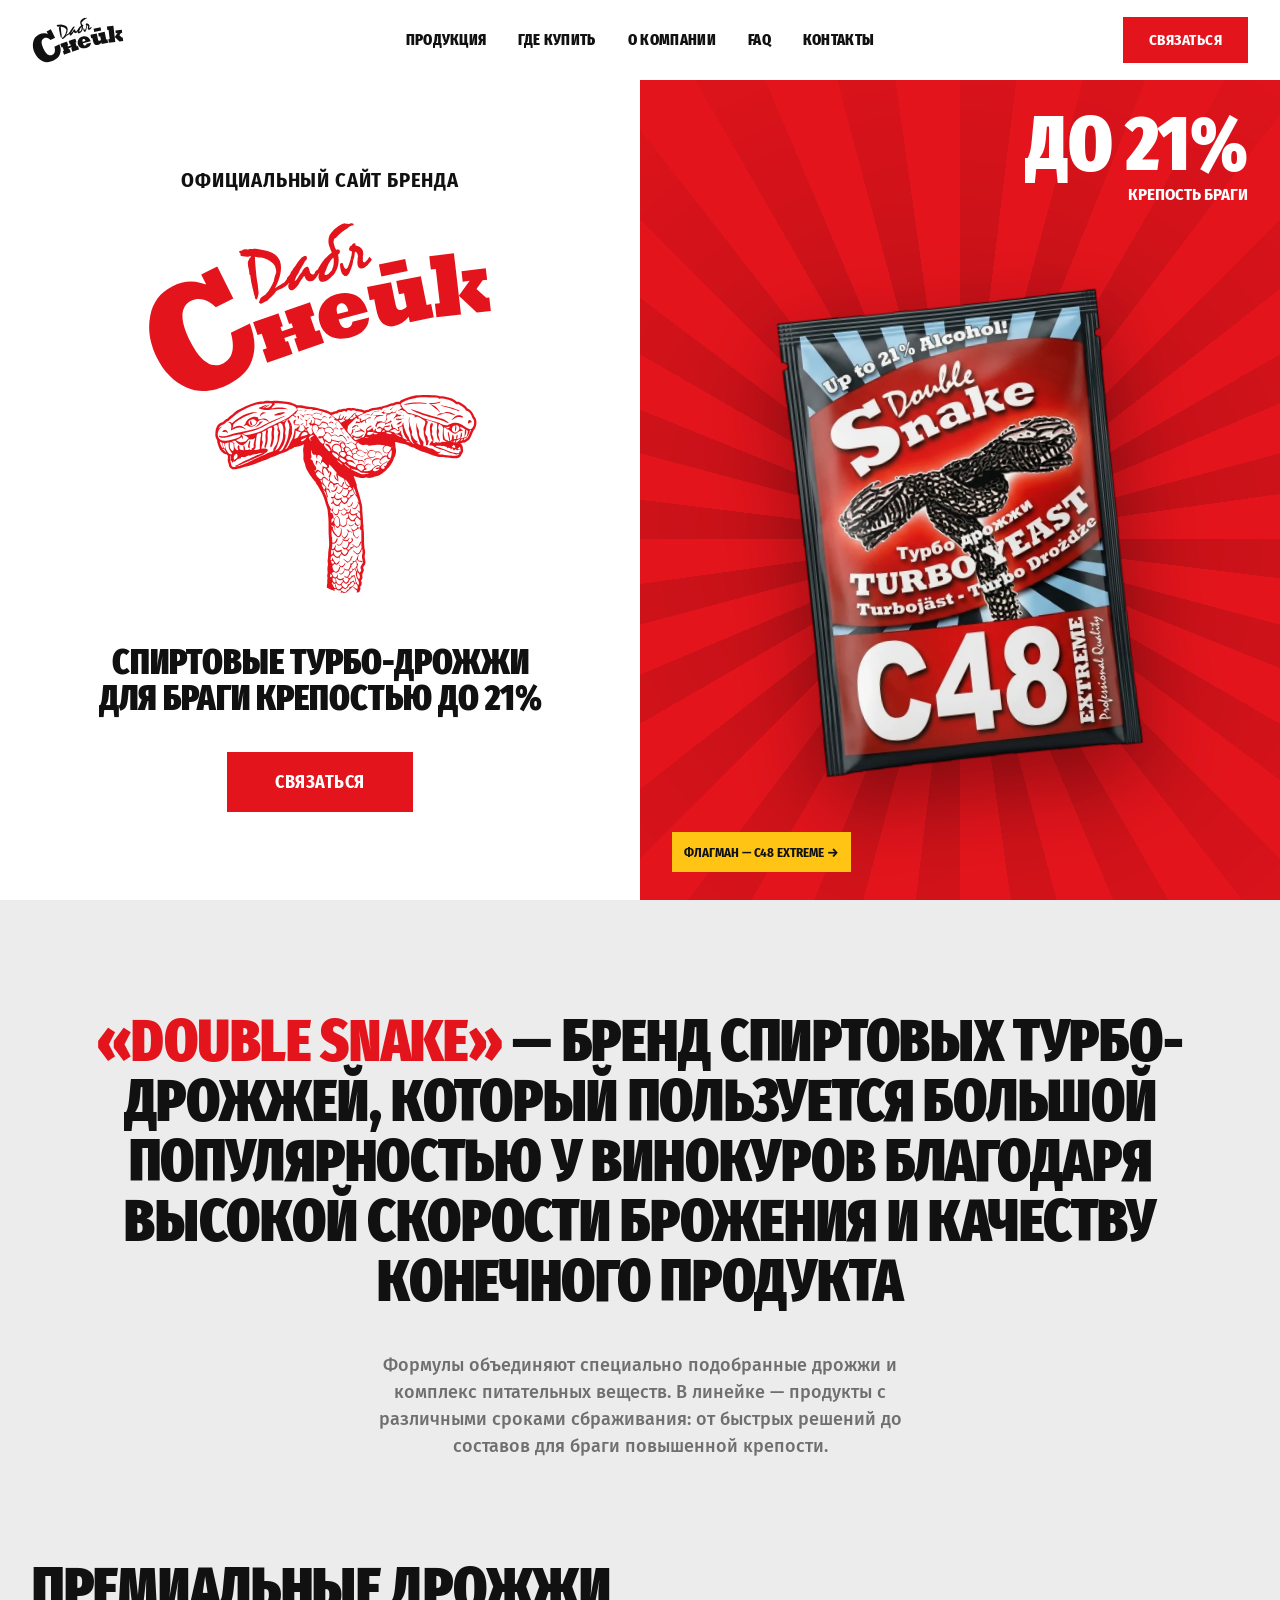
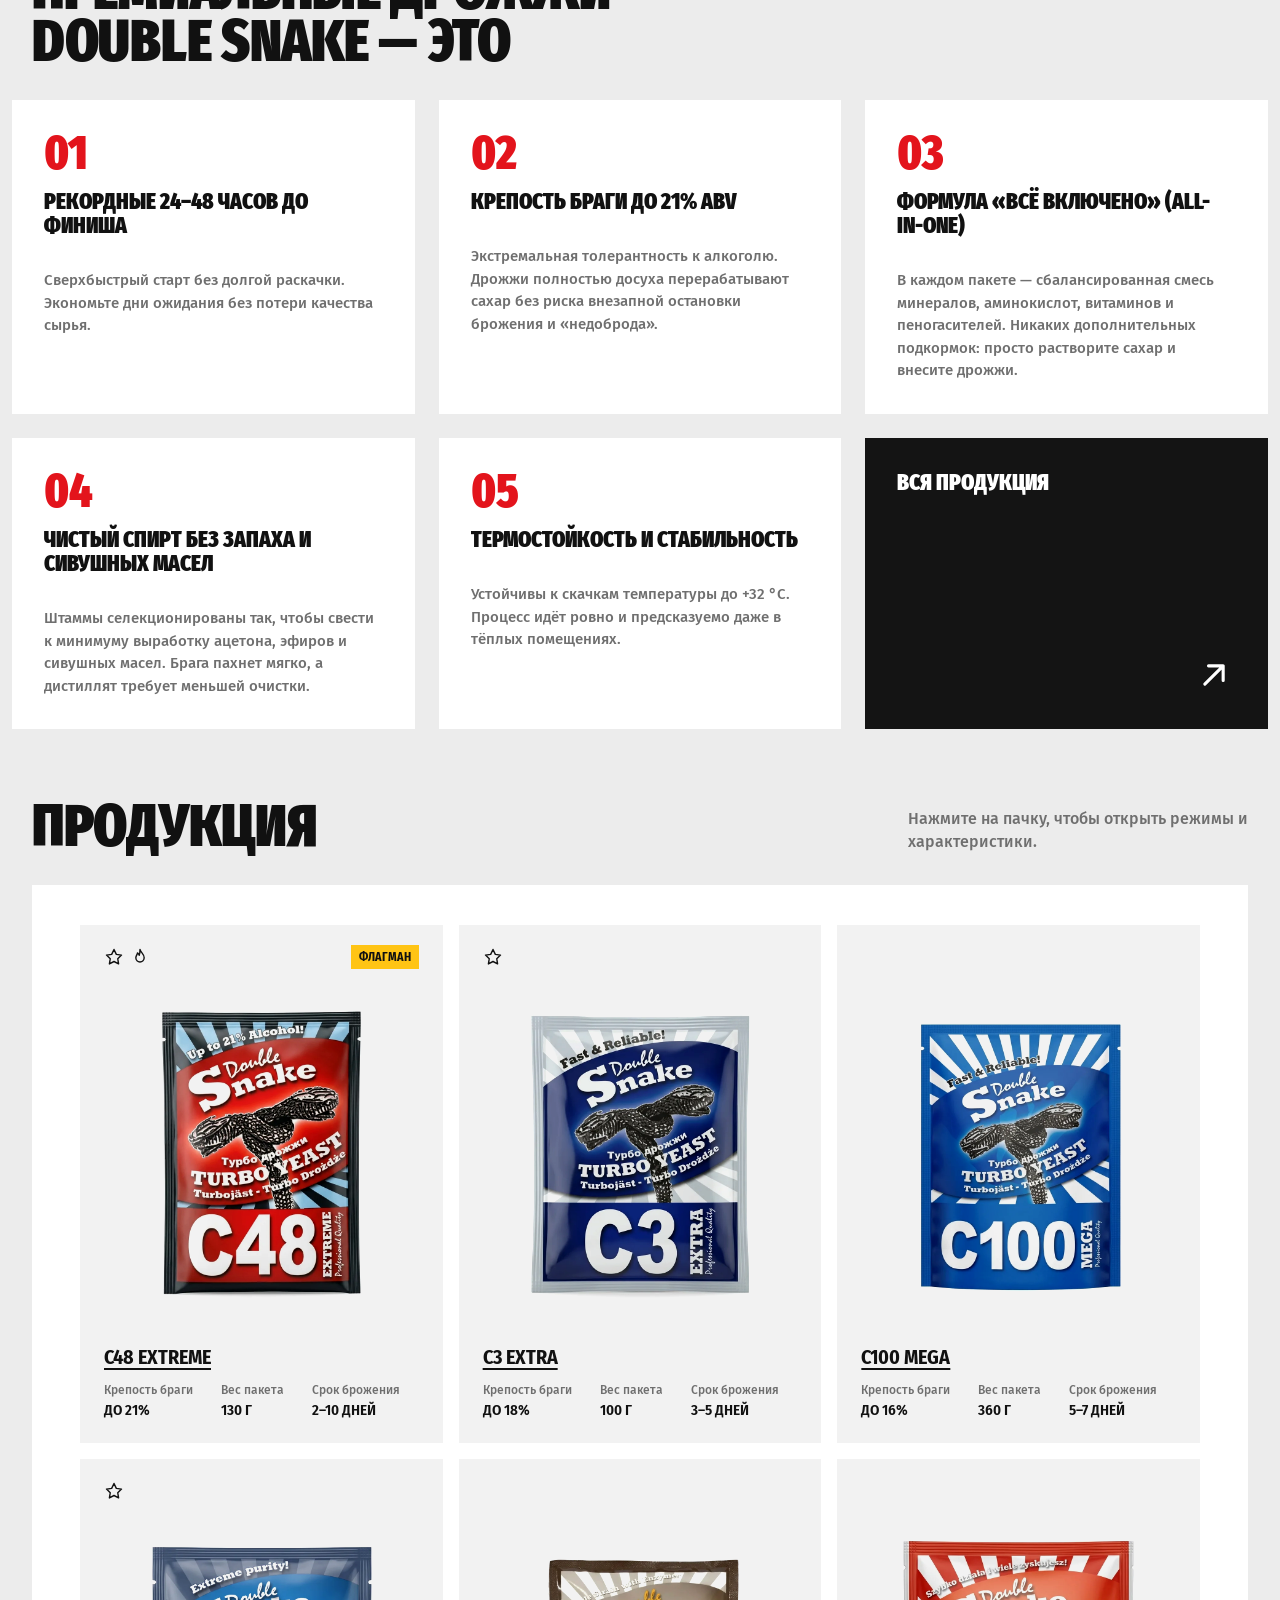
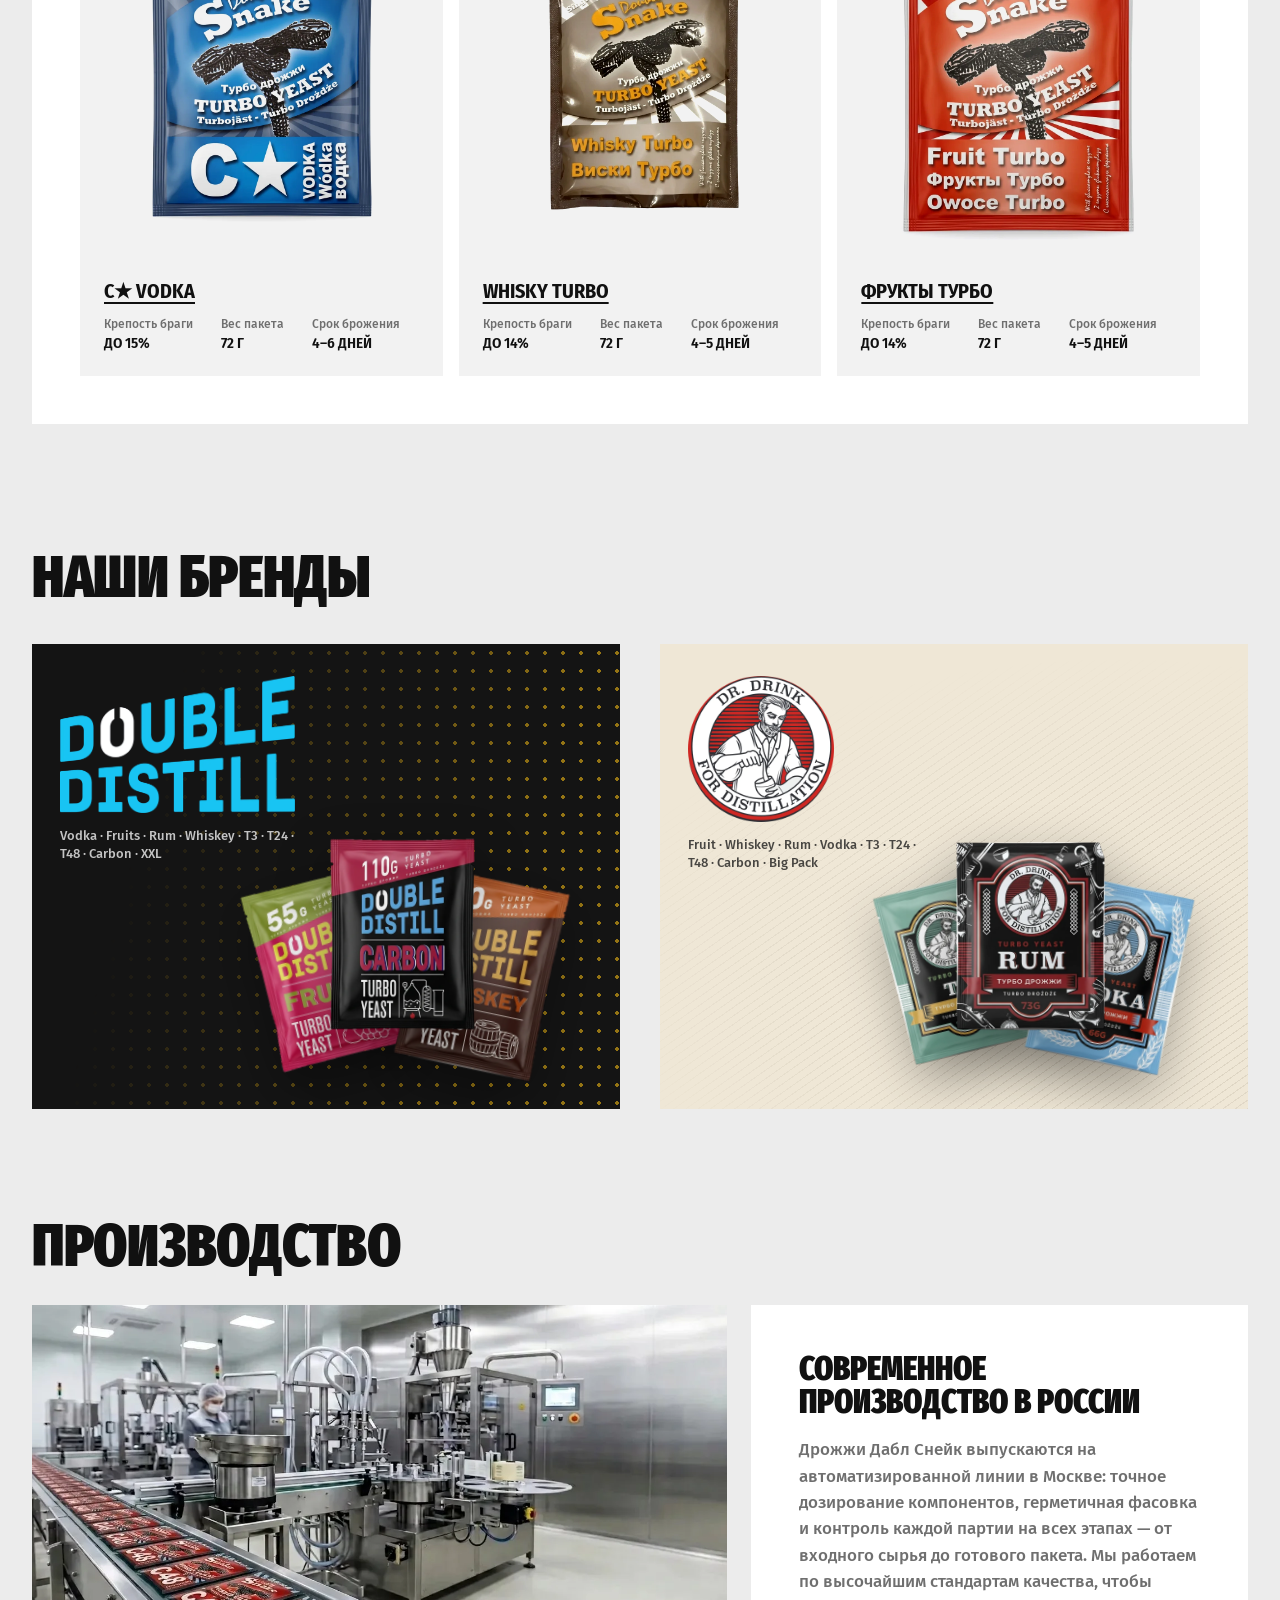
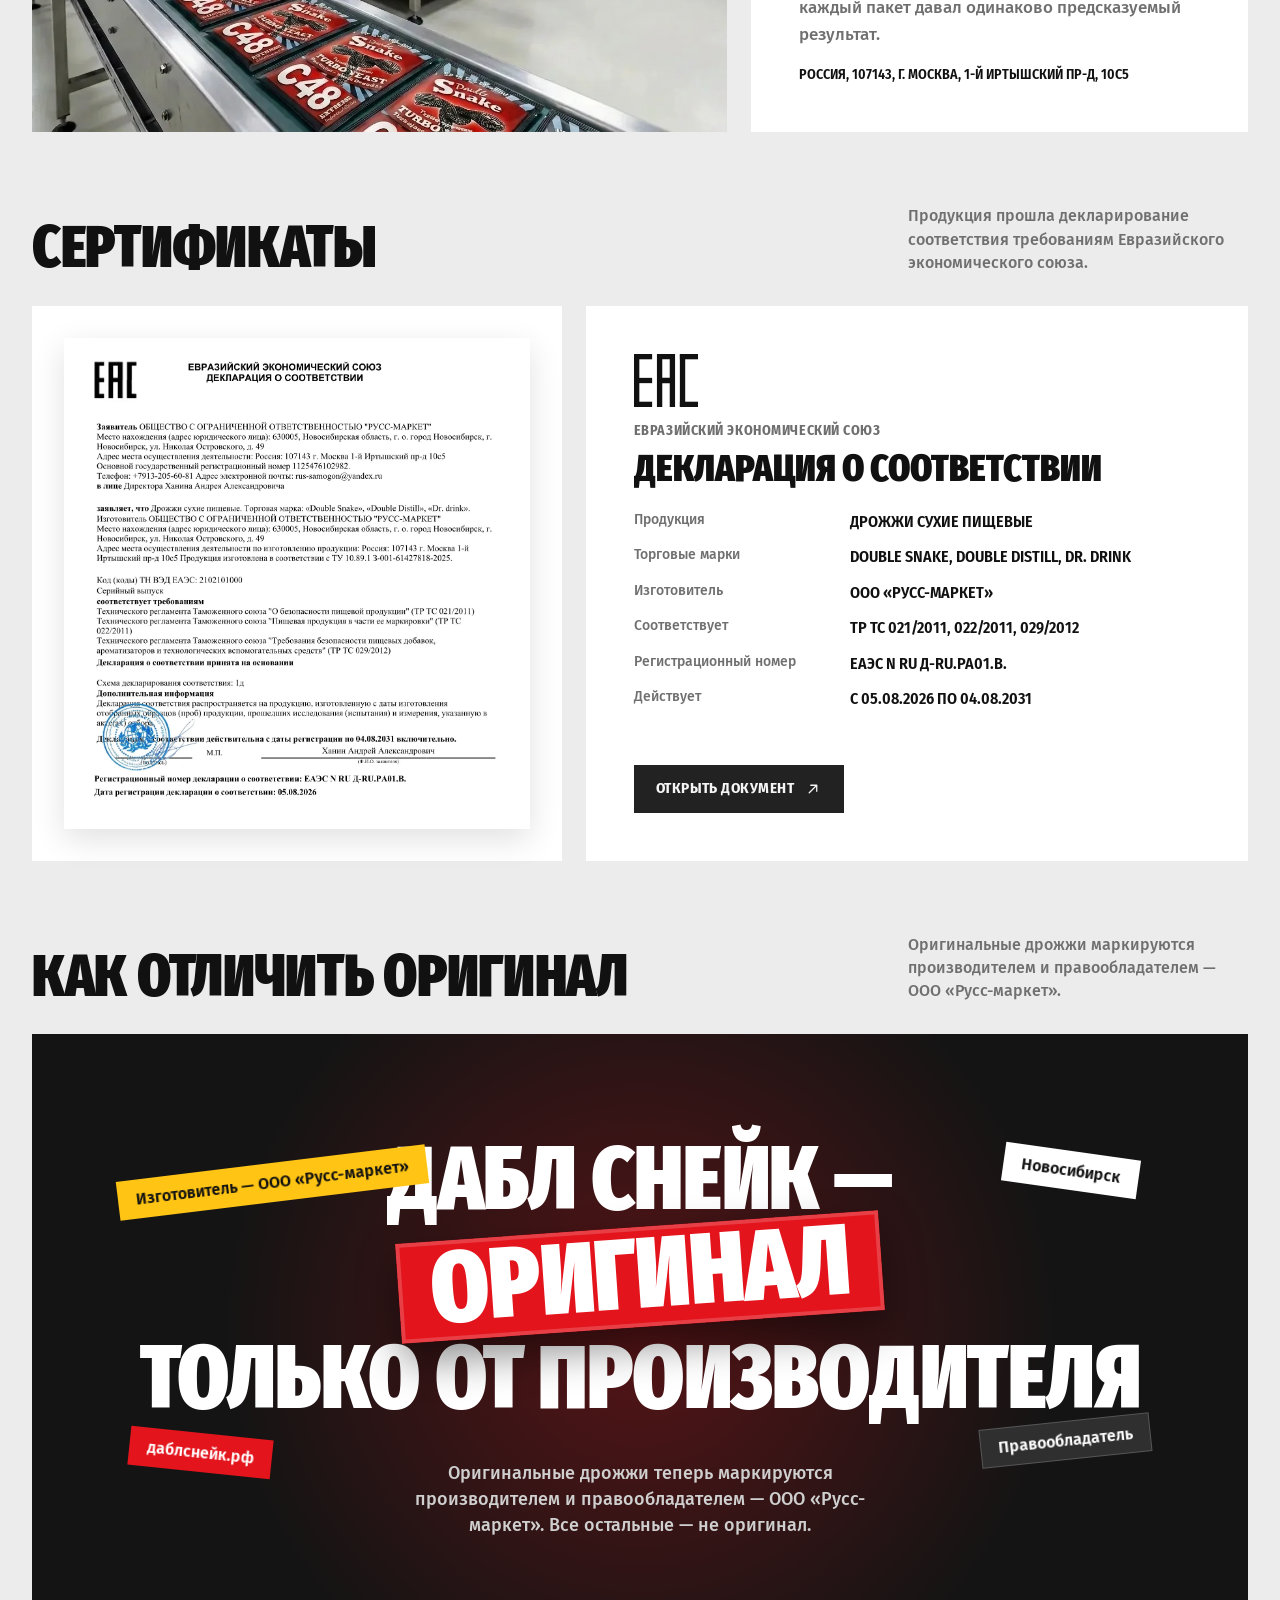
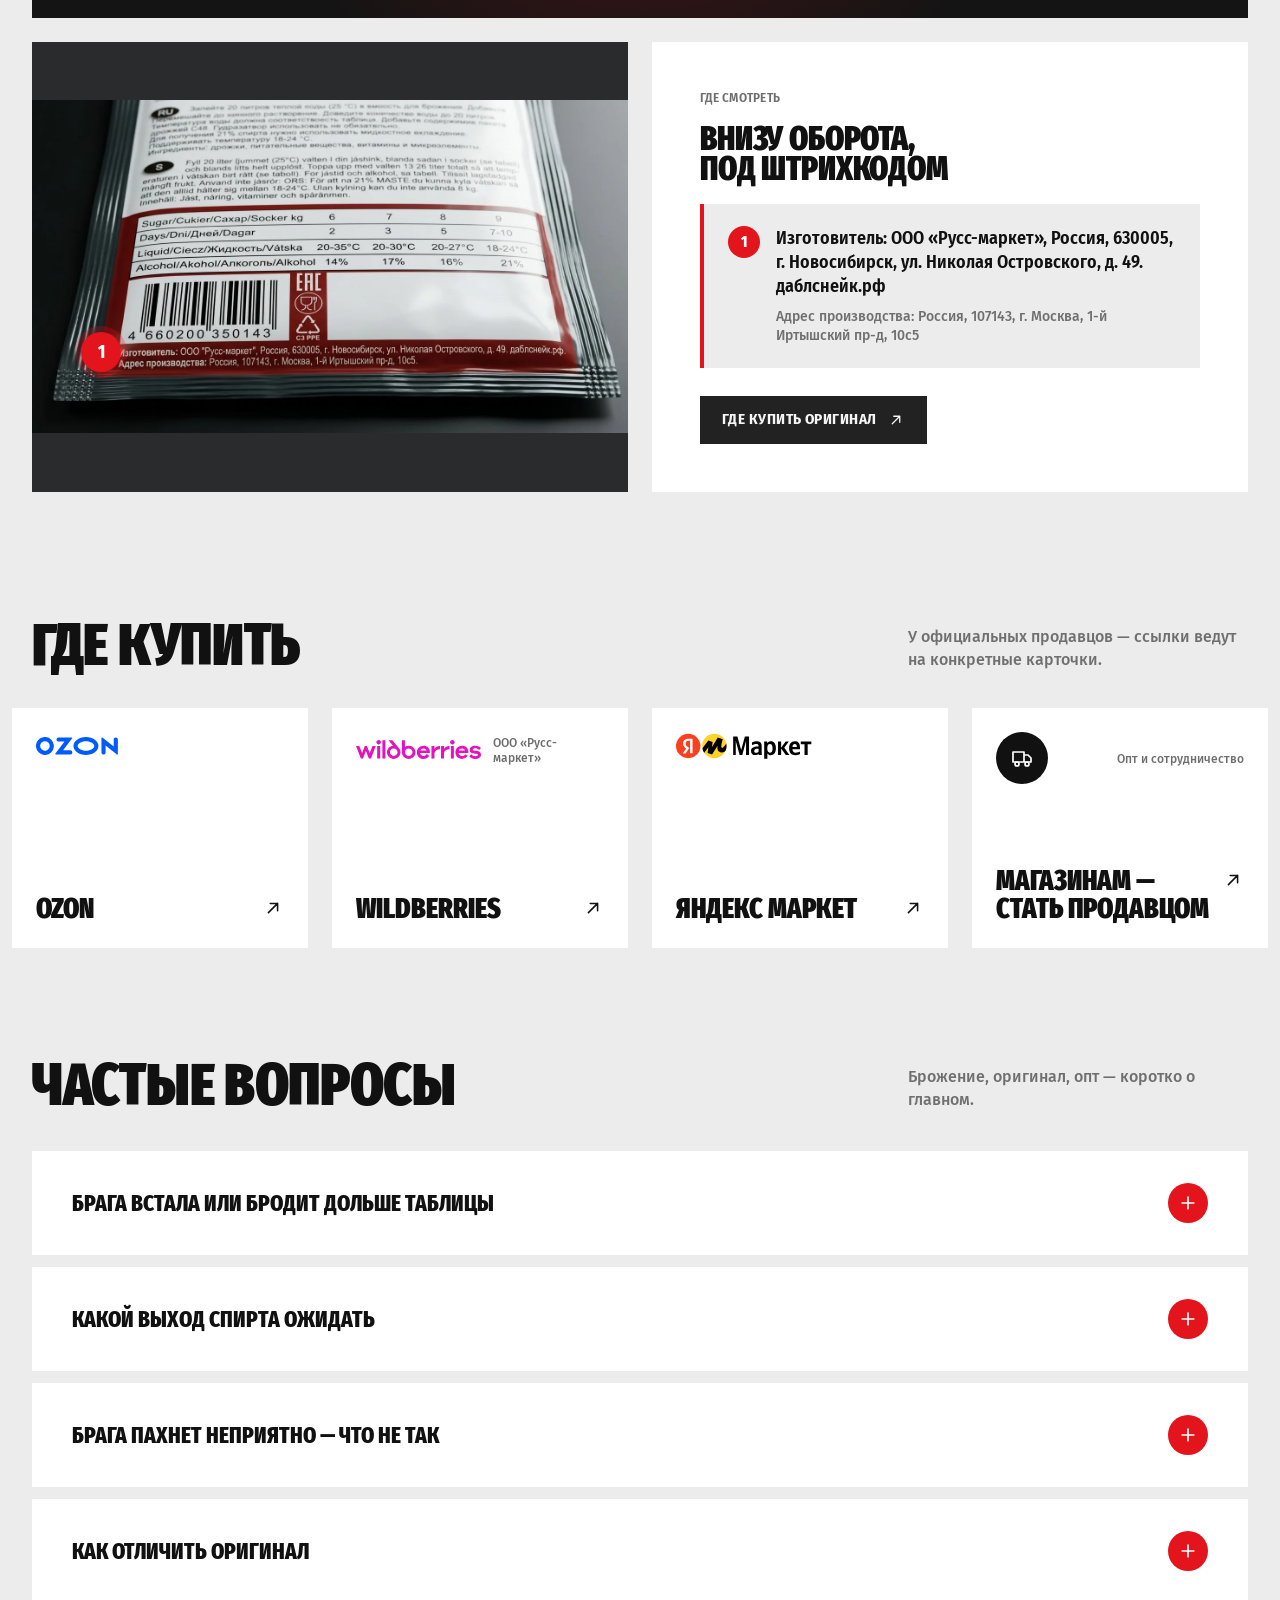
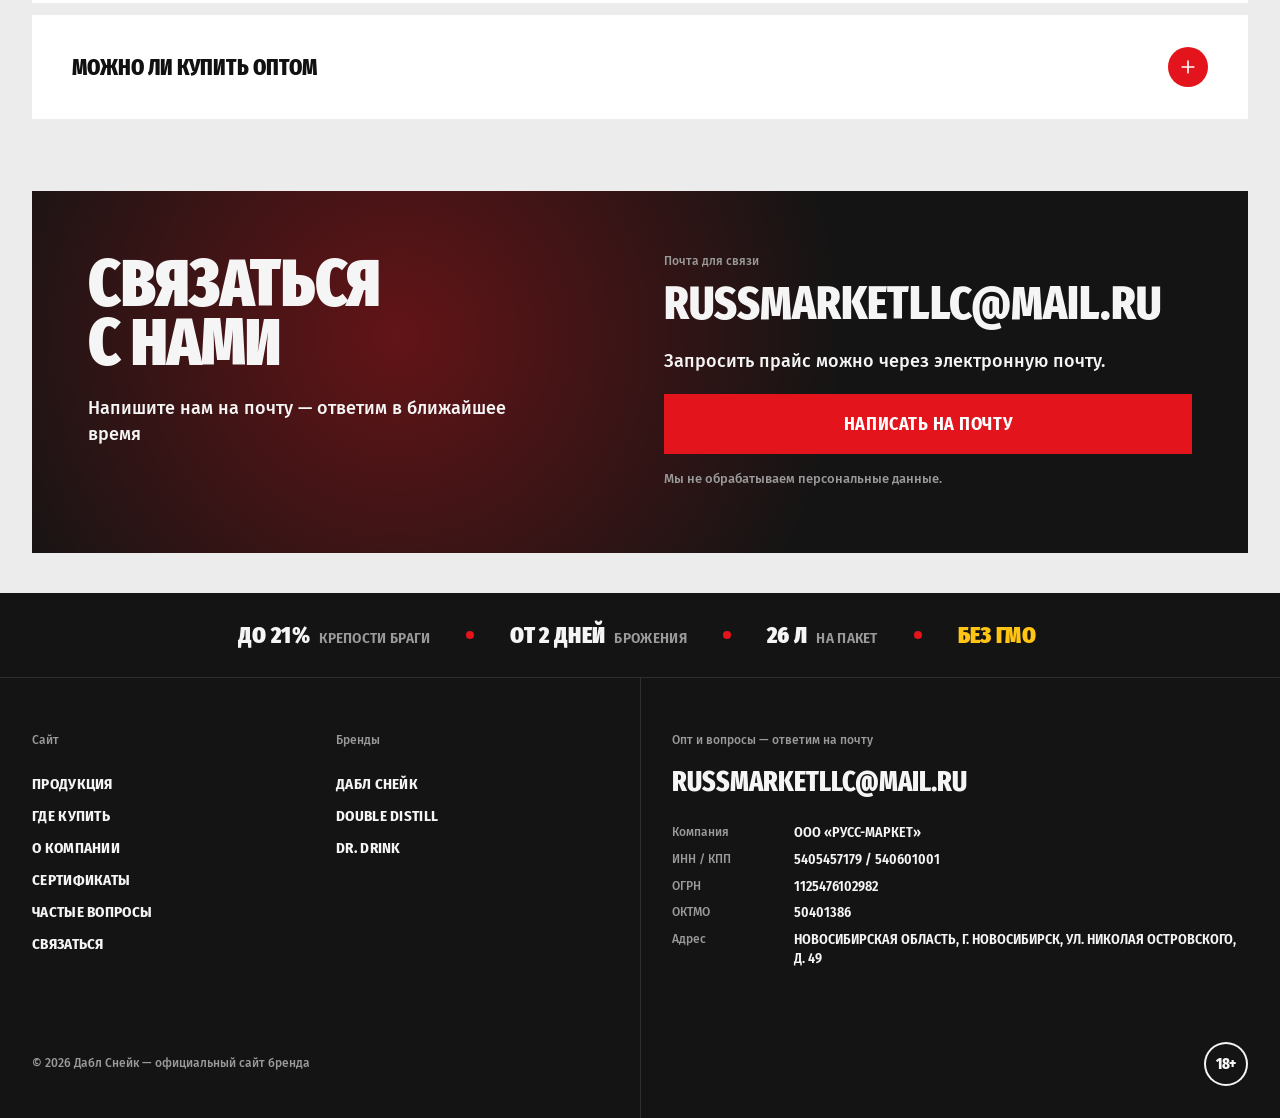
==== commit 4bd6a149: "Заглушка брендов, страница 404, внешние ссылки в новой вкладке - баннеры Double Distill и Dr. Drink " ====
--- a/index.html
+++ b/index.html
@@ -19,8 +19,8 @@
 <link rel="preconnect" href="https://fonts.googleapis.com">
 <link rel="preconnect" href="https://fonts.gstatic.com" crossorigin>
 <link rel="stylesheet" href="https://fonts.googleapis.com/css2?family=Fira+Sans+Condensed:wght@500;600;700&family=Fira+Sans+Extra+Condensed:wght@800;900&family=Fira+Sans:wght@400;500&display=swap">
-<link rel="stylesheet" href="site.css?v=20261008-4">
-<link rel="stylesheet" href="site-v2.css?v=20261008-4">
+<link rel="stylesheet" href="site.css?v=20261008-6">
+<link rel="stylesheet" href="site-v2.css?v=20261008-6">
 </head>
 <body>
 <svg width="0" height="0" style="position:absolute" aria-hidden="true">
@@ -136,14 +136,14 @@
   <section class="sec pb" id="brands" style="padding-left:0;padding-right:0">
     <div class="pnl-head ttl"><h2 class="display d2 rv">Наши бренды</h2></div>
     <div class="pb-grid">
-      <div class="pb-card pb-dark pb-dd">
+      <a class="pb-card pb-dark pb-dd" href="brands.html#dd">
         <span class="pb-fan" aria-hidden="true"><img class="f1" src="img/dd-fruits-cut.webp" alt=""><img class="f2" src="img/dd-carbon-cut.webp" alt=""><img class="f3" src="img/dd-whiskey-cut.webp" alt=""></span>
         <span class="pb-text"><img class="pb-logo pb-logo-dd" src="img/brand-dd.webp" alt="Double Distill"><span class="pb-cap">Vodka · Fruits · Rum · Whiskey · T3 · T24 · T48 · Carbon · XXL</span></span>
-      </div>
-      <div class="pb-card pb-paper pb-dr">
+      </a>
+      <a class="pb-card pb-paper pb-dr" href="brands.html#dr">
         <span class="pb-fan" aria-hidden="true"><img class="f1" src="img/dr-t3-cut.webp" alt=""><img class="f2" src="img/dr-rum-cut.webp" alt=""><img class="f3" src="img/dr-vodka-cut.webp" alt=""></span>
         <span class="pb-text"><img class="pb-logo pb-logo-dr" src="img/brand-dr.webp" alt="Dr. Drink"><span class="pb-cap">Fruit · Whiskey · Rum · Vodka · T3 · T24 · T48 · Carbon · Big Pack</span></span>
-      </div>
+      </a>
     </div>
   </section>
 
@@ -210,7 +210,7 @@
     <div class="pnl-head ttl"><h2 class="display d2 rv">Где купить</h2><p>У официальных продавцов — ссылки ведут на конкретные карточки.</p></div>
     <div class="buy2-grid">
       <a class="hg-cell hbuy buy2-card" href="#"><span class="hg-top"><span class="mp-logo"><img src="img/mp-ozon.svg" alt="Ozon"></span><span class="hg-meta"></span></span><span class="hg-title hbuy-t">Ozon<svg class="i"><use href="#i-arrow"/></svg></span></a>
-      <a class="hg-cell hbuy buy2-card" href="https://www.wildberries.ru/catalog/183913306/detail.aspx"><span class="hg-top"><span class="mp-logo"><img src="img/mp-wb.svg" alt="Wildberries"></span><span class="hg-meta">ООО «Русс-маркет»</span></span><span class="hg-title hbuy-t">Wildberries<svg class="i"><use href="#i-arrow"/></svg></span></a>
+      <a class="hg-cell hbuy buy2-card" href="https://www.wildberries.ru/catalog/183913306/detail.aspx" target="_blank" rel="noopener"><span class="hg-top"><span class="mp-logo"><img src="img/mp-wb.svg" alt="Wildberries"></span><span class="hg-meta">ООО «Русс-маркет»</span></span><span class="hg-title hbuy-t">Wildberries<svg class="i"><use href="#i-arrow"/></svg></span></a>
       <a class="hg-cell hbuy buy2-card" href="#"><span class="hg-top"><span class="mp-logo"><img src="img/mp-ym.svg" alt="Яндекс Маркет"></span><span class="hg-meta"></span></span><span class="hg-title hbuy-t">Яндекс Маркет<svg class="i"><use href="#i-arrow"/></svg></span></a>
       <a class="hg-cell hbuy buy2-card" href="#contact" data-contact><span class="hg-top"><span class="hg-ava" style="background:var(--ink);color:#fff"><svg class="i"><use href="#i-truck"/></svg></span><span class="hg-meta">Опт и сотрудничество</span></span><span class="hg-title hbuy-t">Магазинам — стать продавцом<svg class="i"><use href="#i-arrow"/></svg></span></a>
     </div>
@@ -262,7 +262,7 @@
       </div>
       <div class="ft-col">
         <div class="ft-label">Бренды</div>
-        <a href="#lineup">Дабл Снейк</a><a href="#brands">Double Distill</a><a href="#brands">Dr. Drink</a>
+        <a href="#lineup">Дабл Снейк</a><a href="brands.html#dd">Double Distill</a><a href="brands.html#dr">Dr. Drink</a>
       </div>
       <div class="ft-bottom ft-bottom-l"><span>© 2026 Дабл Снейк — официальный сайт бренда</span></div>
     </div>
@@ -295,6 +295,6 @@
     </div>
   </div>
 </dialog>
-<script src="site.js?v=20261008-4"></script>
+<script src="site.js?v=20261008-6"></script>
 <script>if (/brands=b/.test(location.search)) document.documentElement.classList.add('brands-b');</script></body>
 </html>
--- a/site-v2.css
+++ b/site-v2.css
@@ -459,3 +459,18 @@
 .ft-bottom-r { justify-content: flex-end; }
 @media (min-width: 768px) { .ft-bottom-l { min-height: 84px; align-items: center; } }
 @media (max-width: 767px) { .ft-bottom-r { justify-content: flex-start; } }
+
+/* служебные страницы: заглушка брендов (brands.html, менеджер 08.10) и 404 (404.html) */
+.soon { width: 100%; max-width: 1440px; margin: 0 auto; padding: 0 var(--pad); }
+.soon-hero { display: grid; justify-items: start; gap: 24px; padding: clamp(56px, 9vw, 120px) 0 clamp(40px, 6vw, 80px); }
+.soon-code { font-size: clamp(96px, 16vw, 220px); color: var(--red); }
+.soon-title { font-size: clamp(48px, 7vw, 104px); }
+.soon-sub { max-width: 560px; margin: 0; font: 500 18px/1.45 var(--text); color: var(--ink-2); }
+.soon-acts { display: flex; flex-wrap: wrap; gap: 12px; margin-top: 8px; }
+.soon-brands { display: grid; grid-template-columns: 1fr 1fr; gap: 24px; padding-bottom: clamp(56px, 8vw, 104px); }
+.soon-brand { position: relative; display: grid; place-items: center; aspect-ratio: 16 / 9; padding: 40px; scroll-margin-top: 96px; }
+.soon-brand img { width: auto; max-width: 80%; height: clamp(96px, 11vw, 168px); object-fit: contain; }
+.soon-brand .label { position: absolute; left: 24px; top: 24px; }
+.soon-dd { background: #141414; color: var(--on-dark); }
+.soon-dr { background: #efe7d6; color: var(--ink); }
+@media (max-width: 767px) { .soon-brands { grid-template-columns: 1fr; gap: 16px; } .soon-sub { font-size: 16px; } .soon-acts .btn { flex: 1 1 100%; } }
